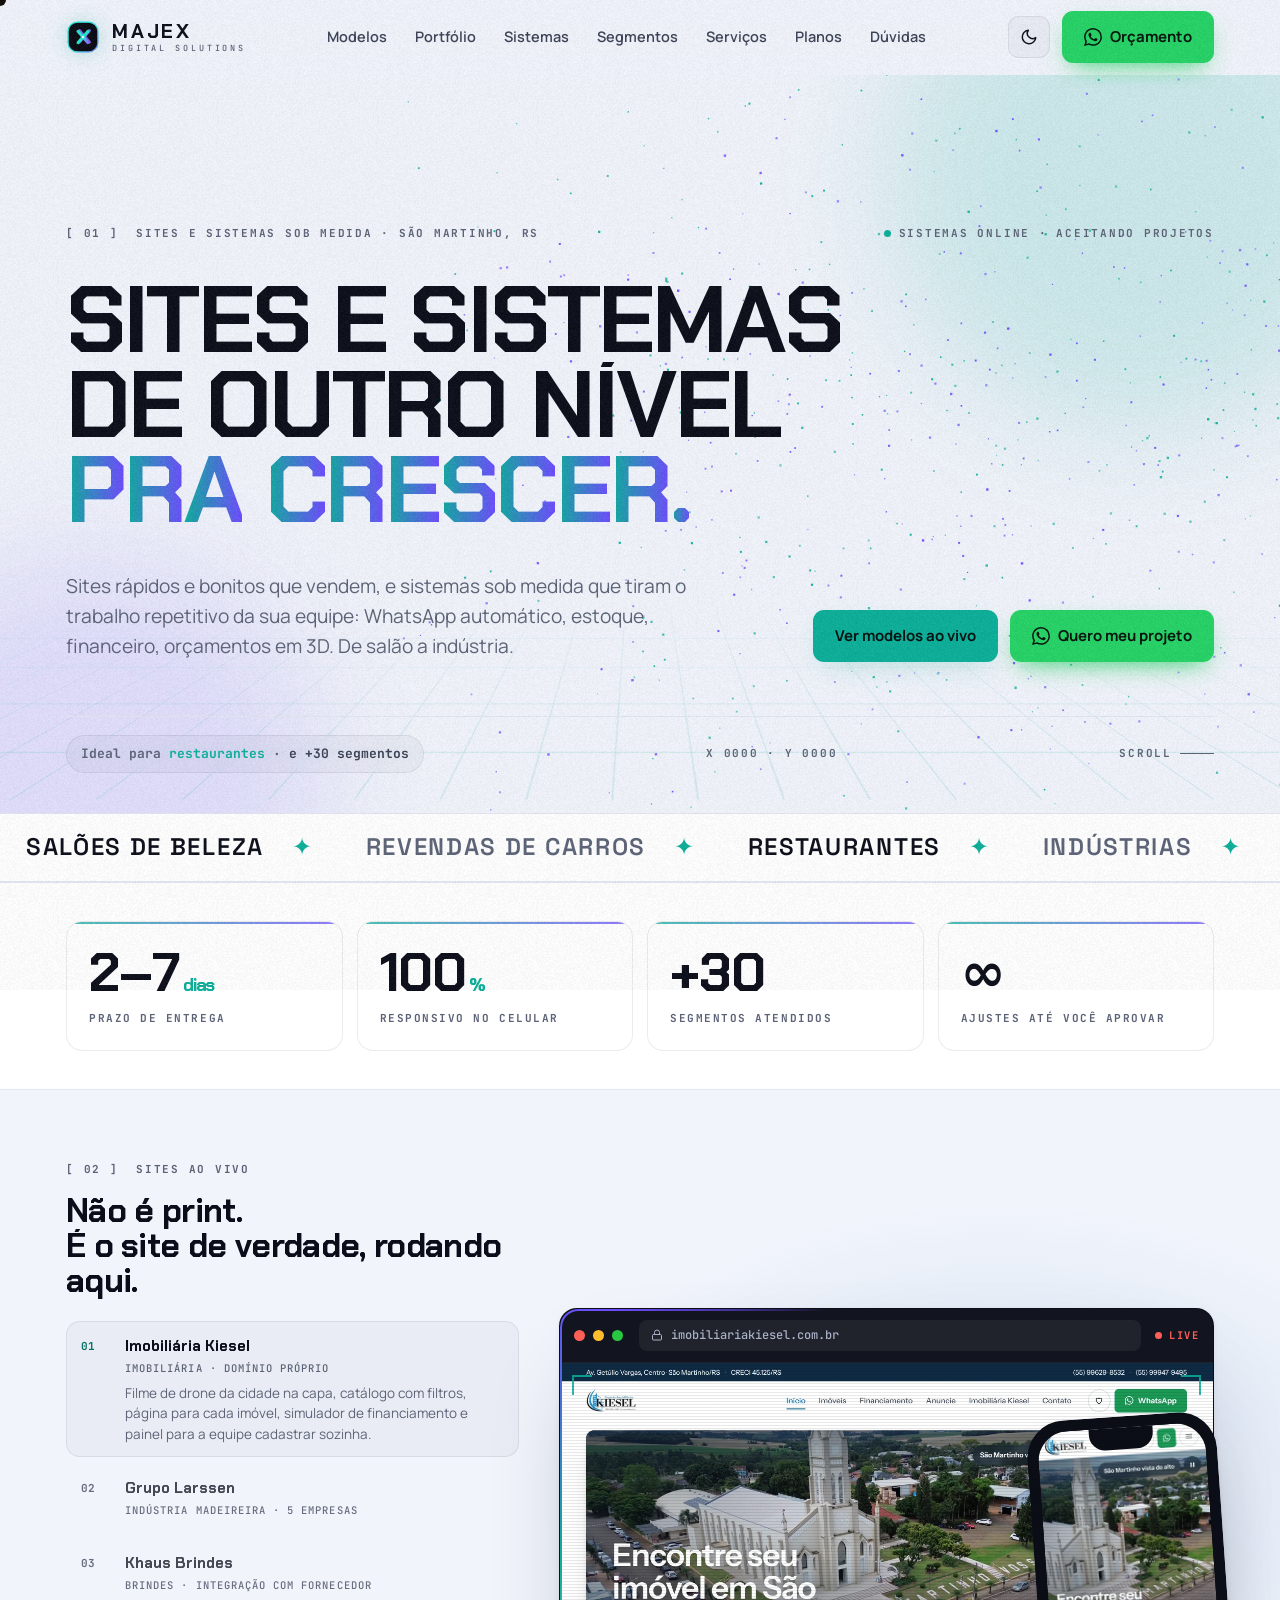
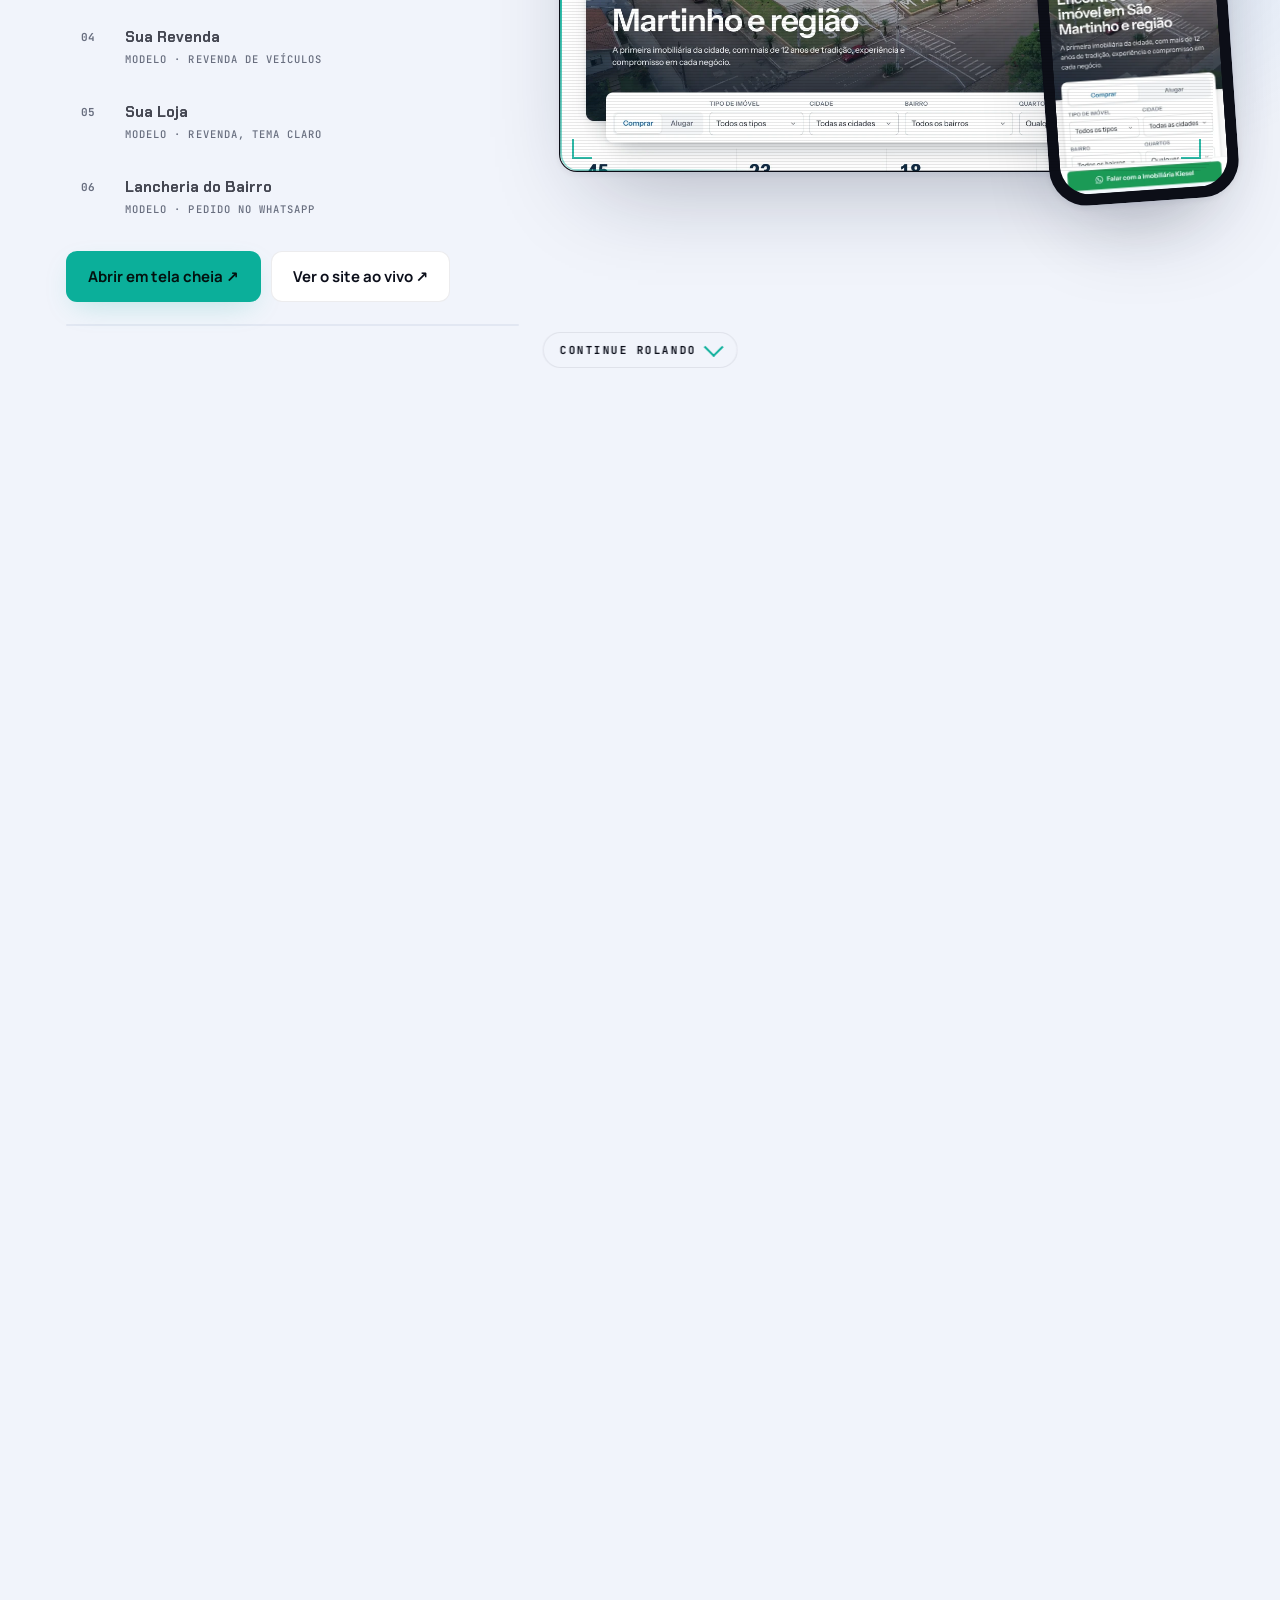
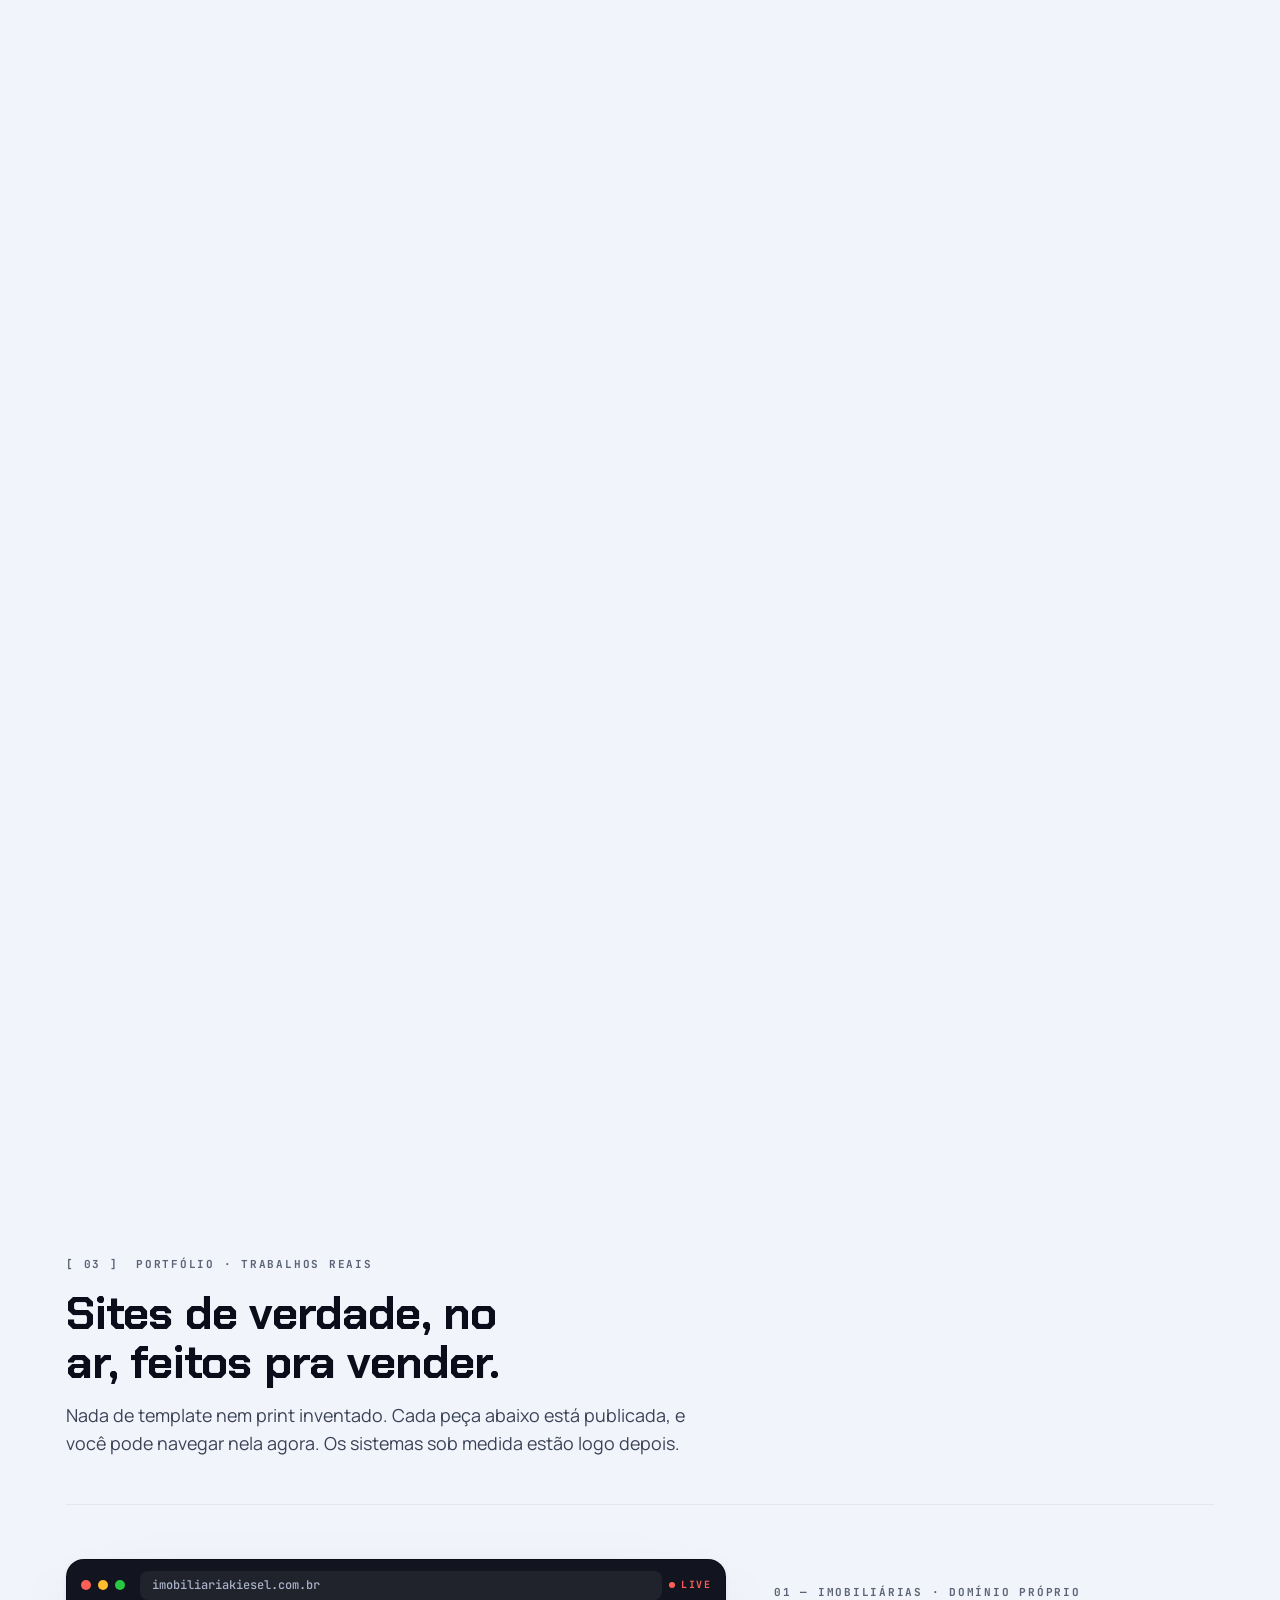
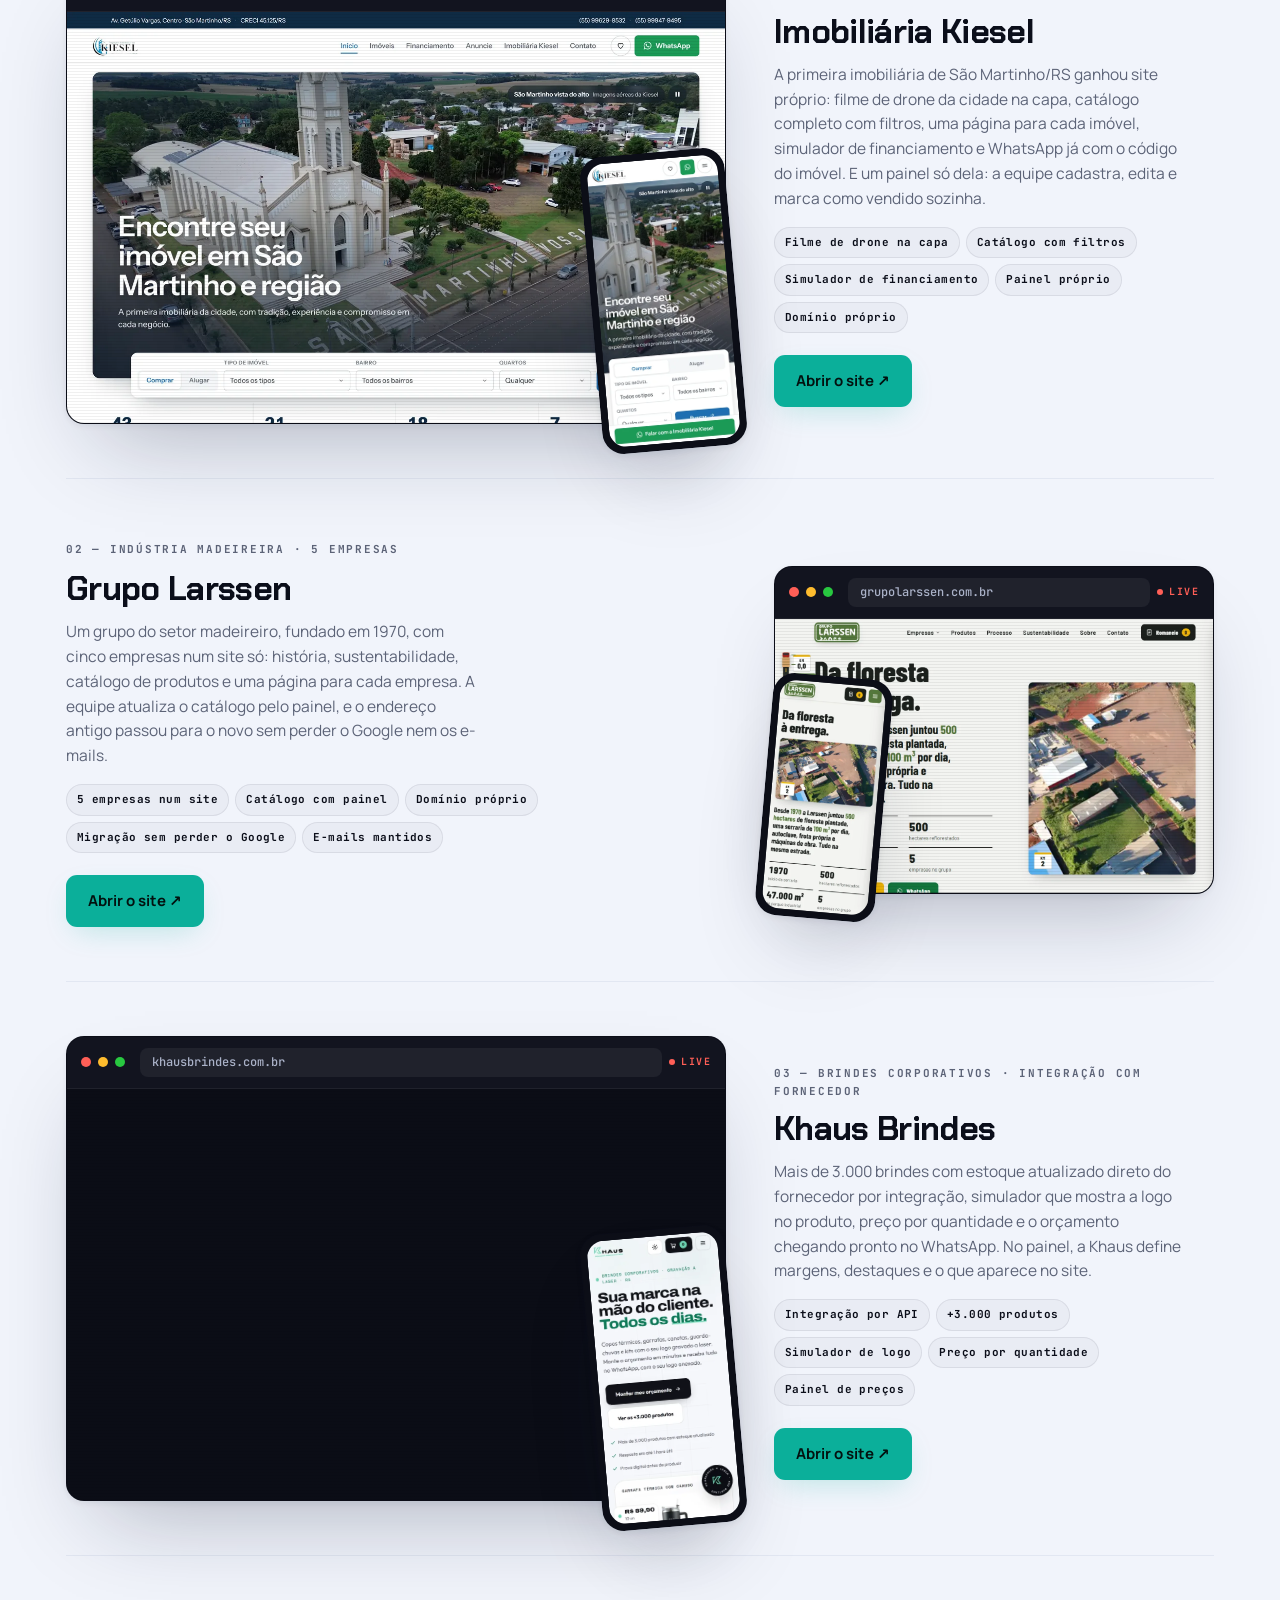
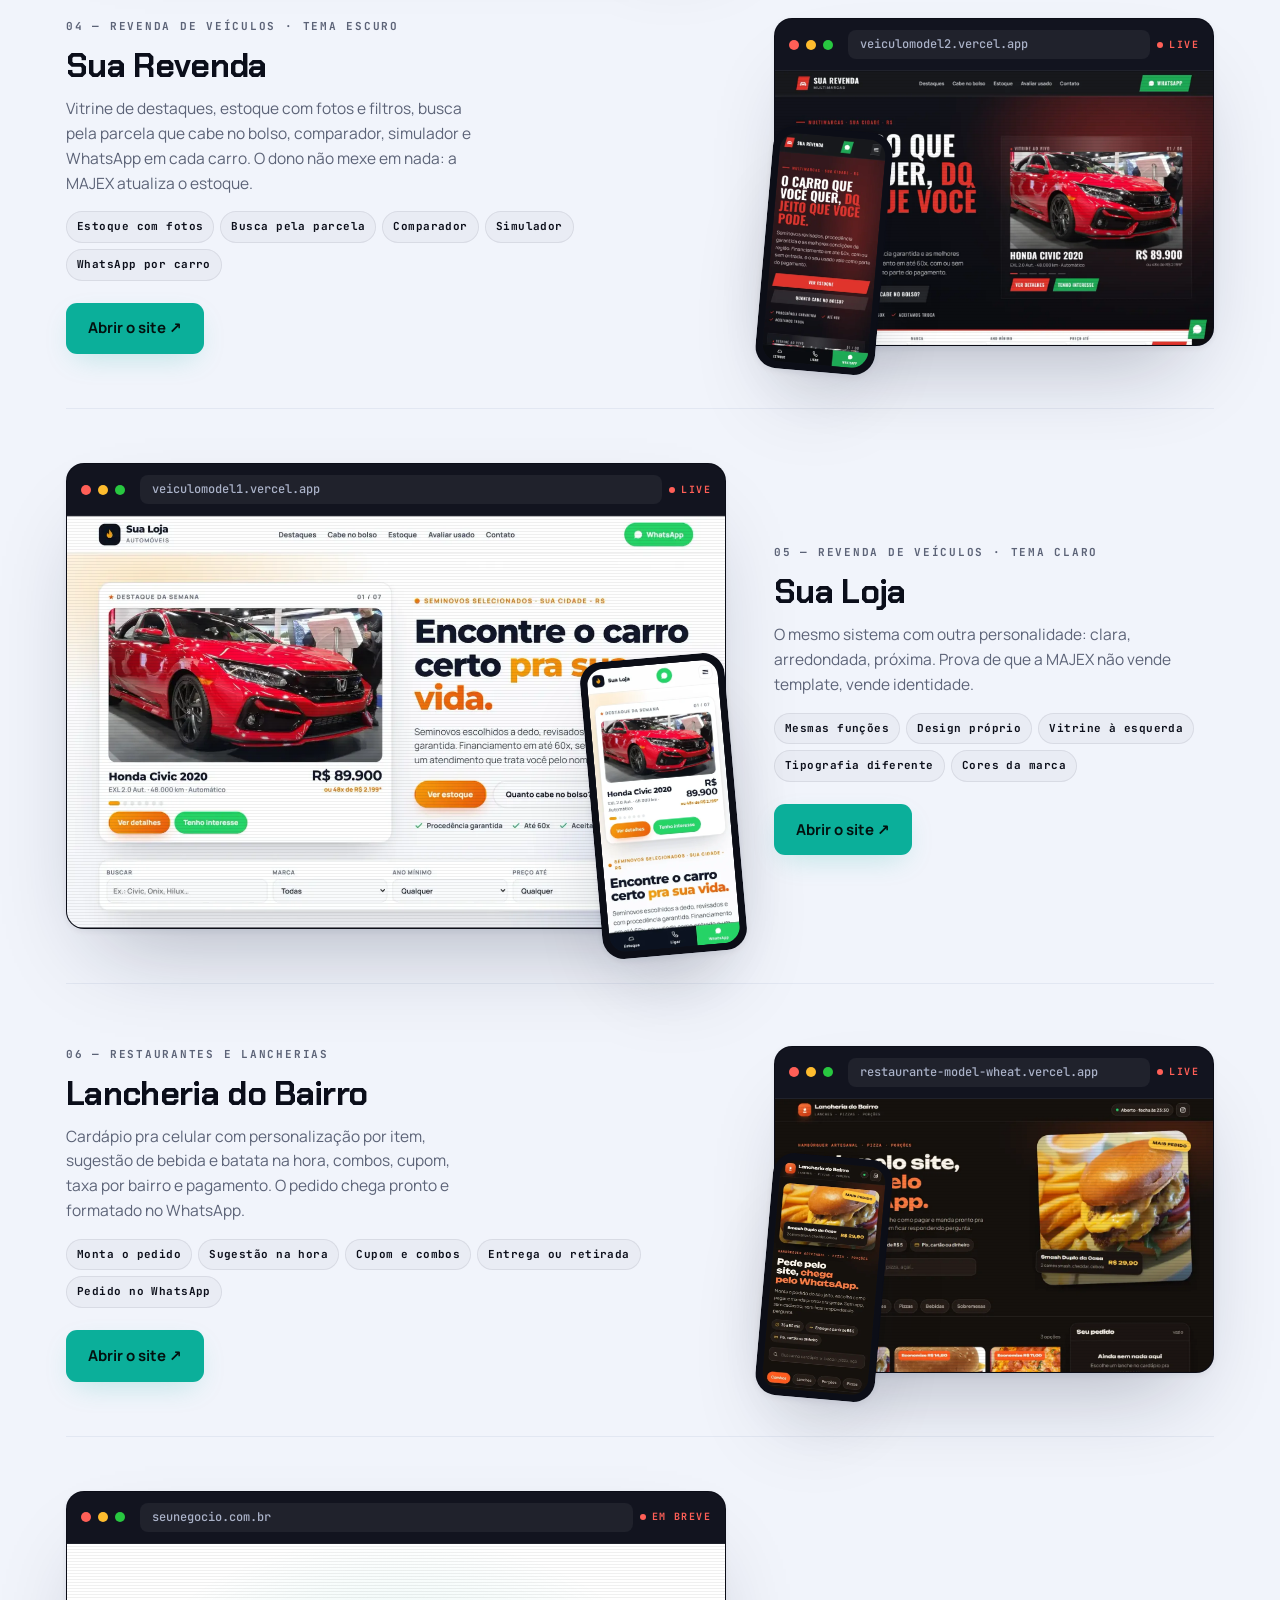
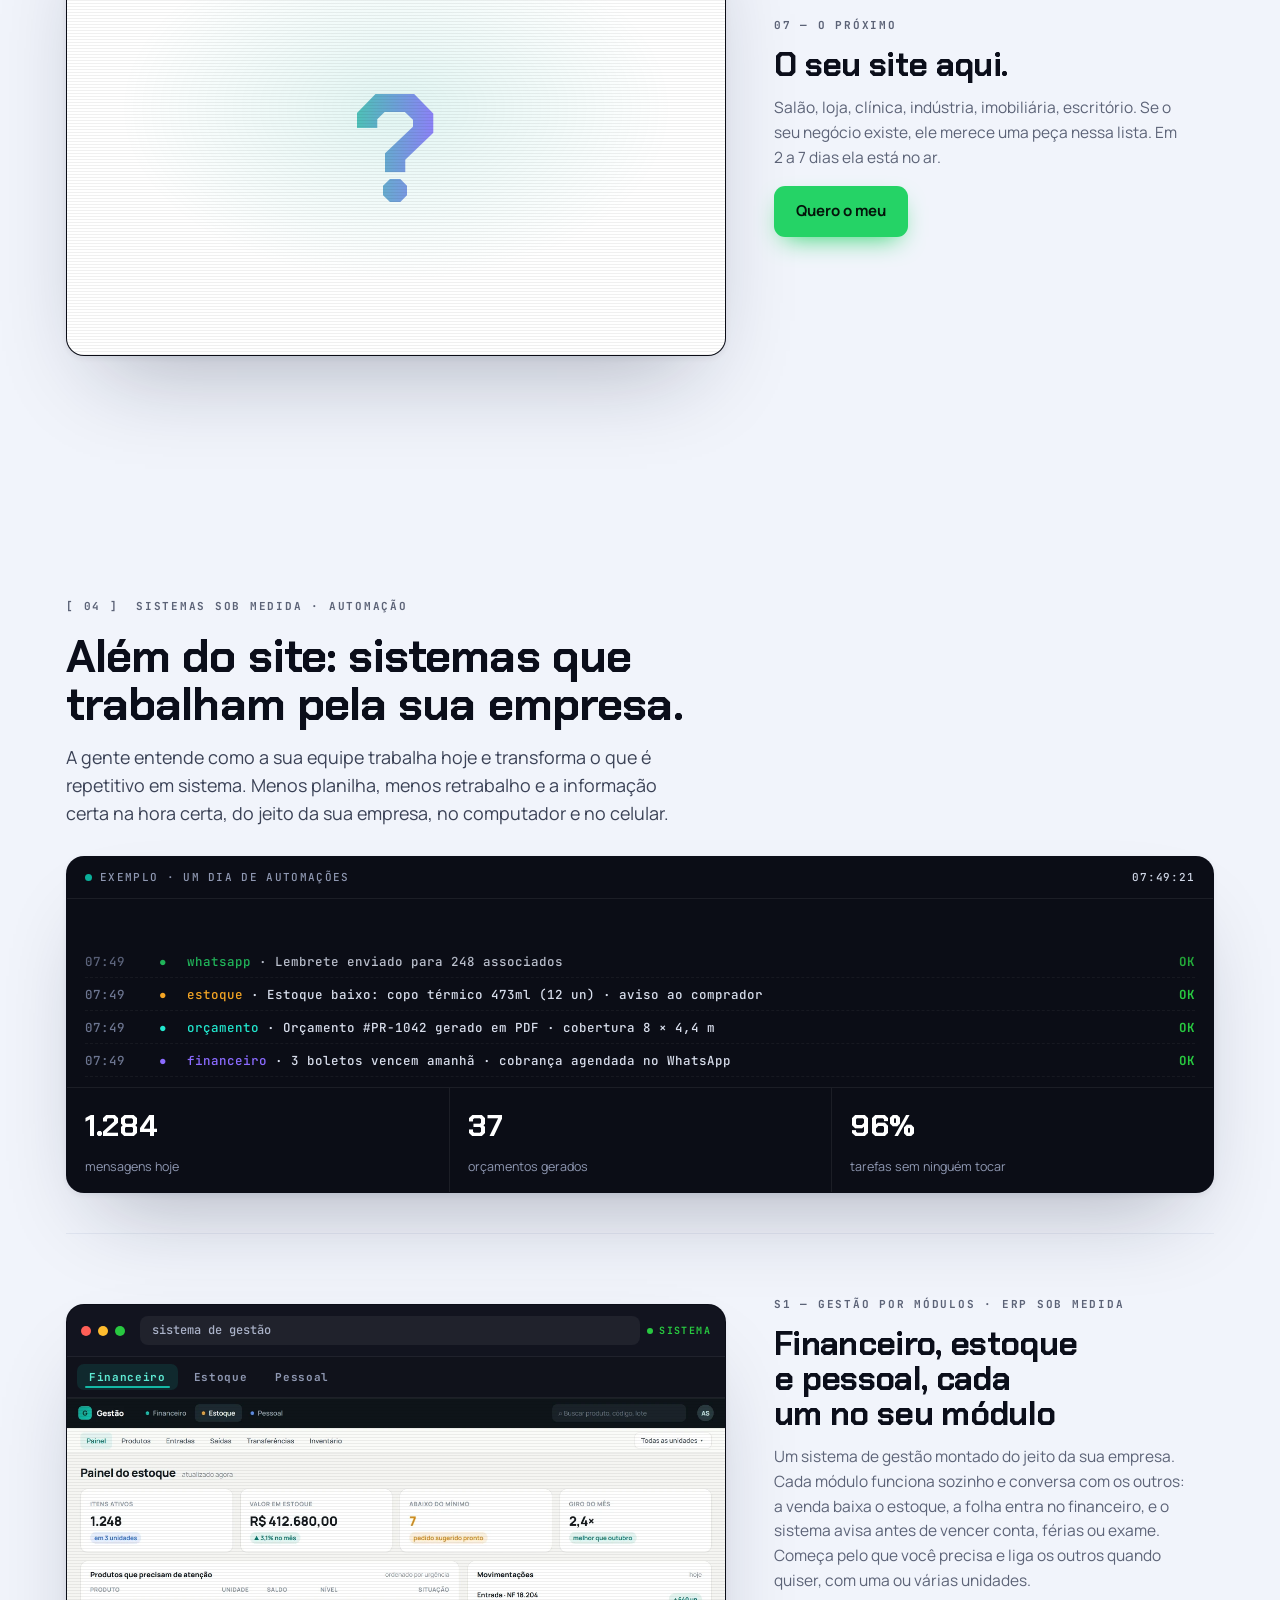
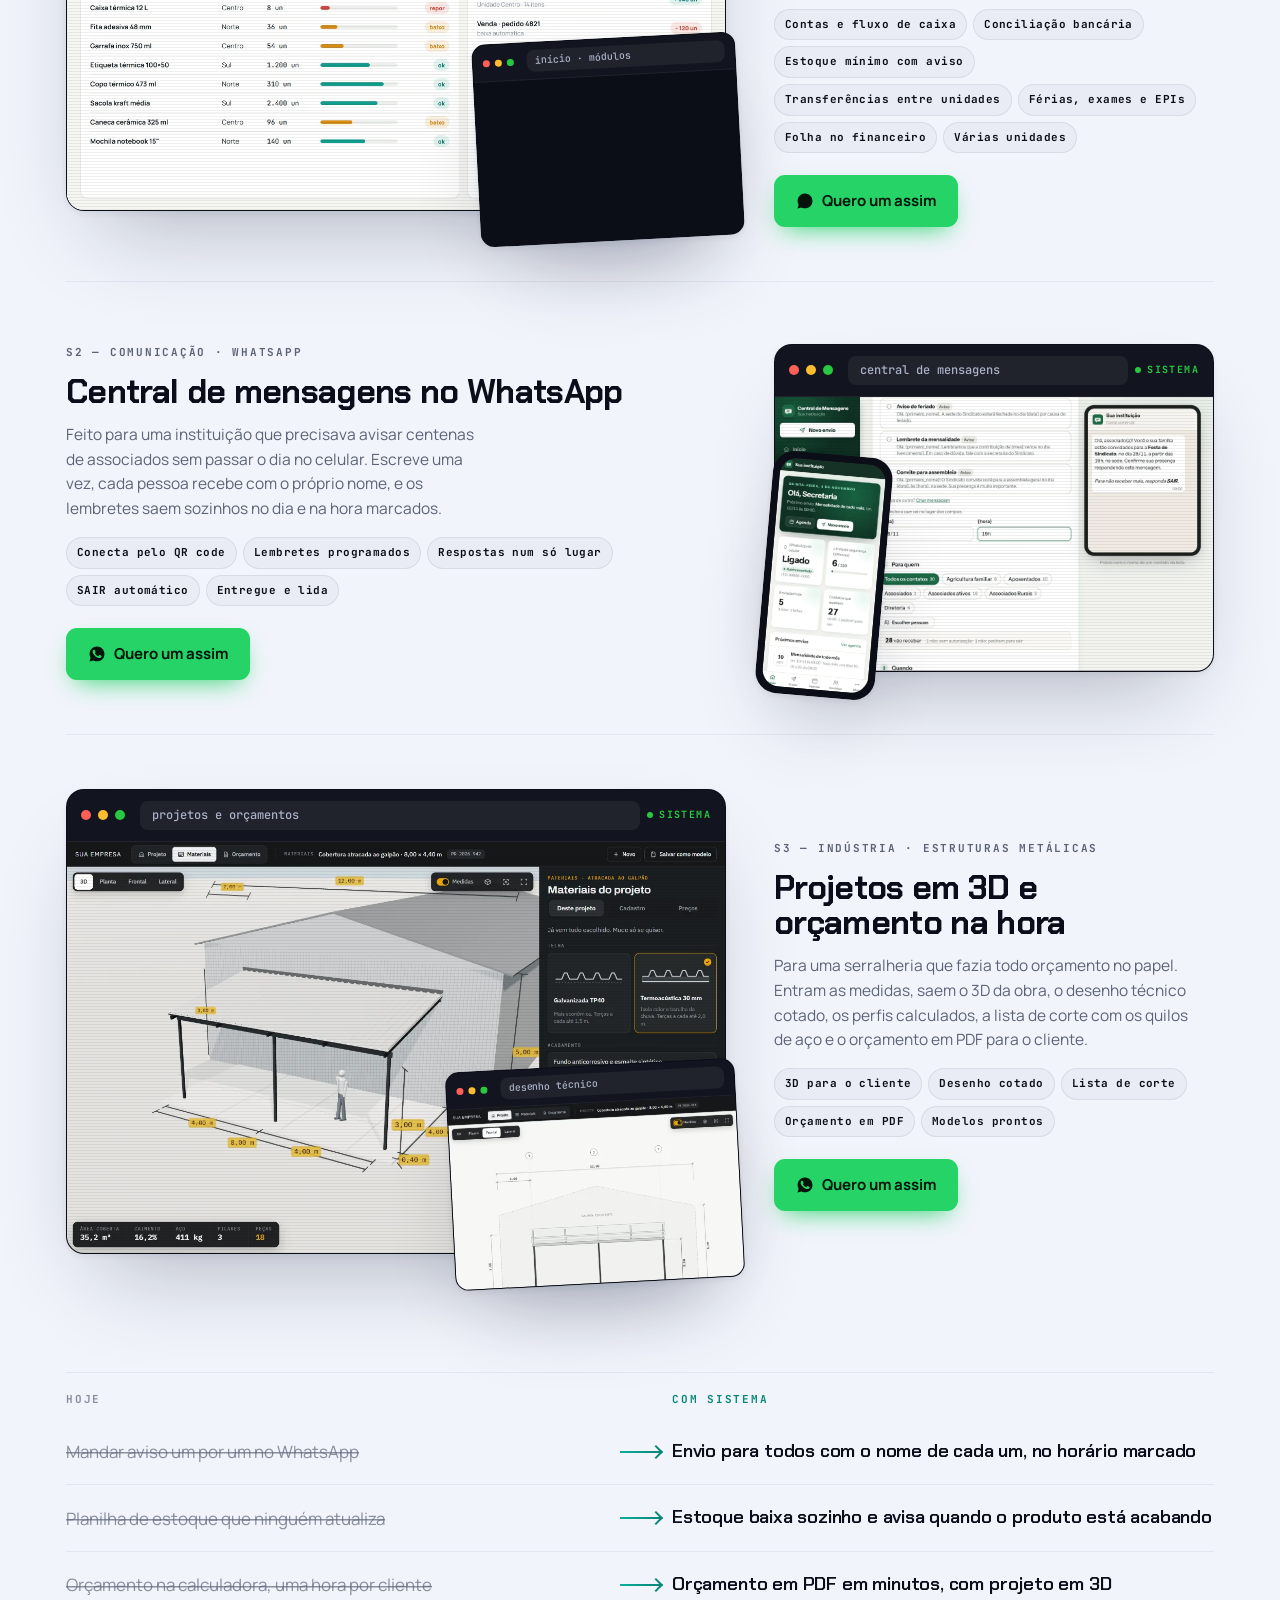
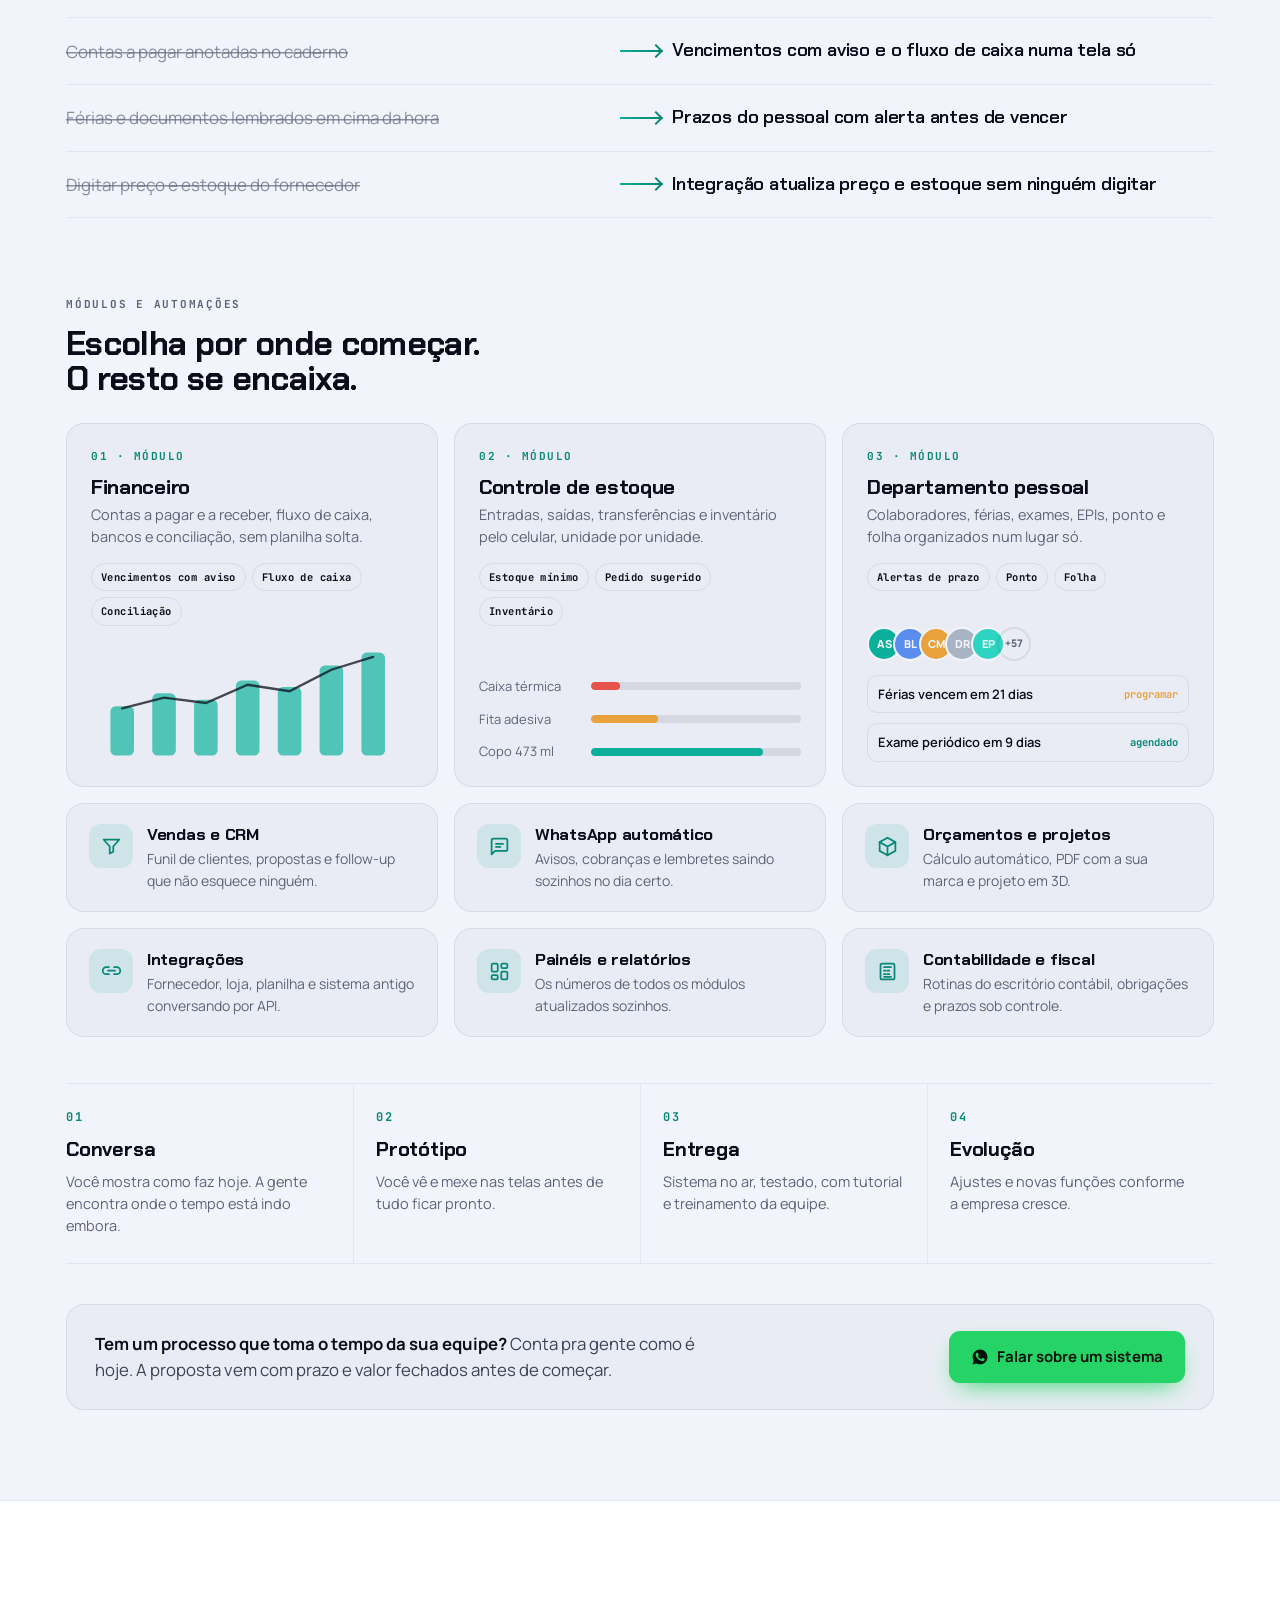
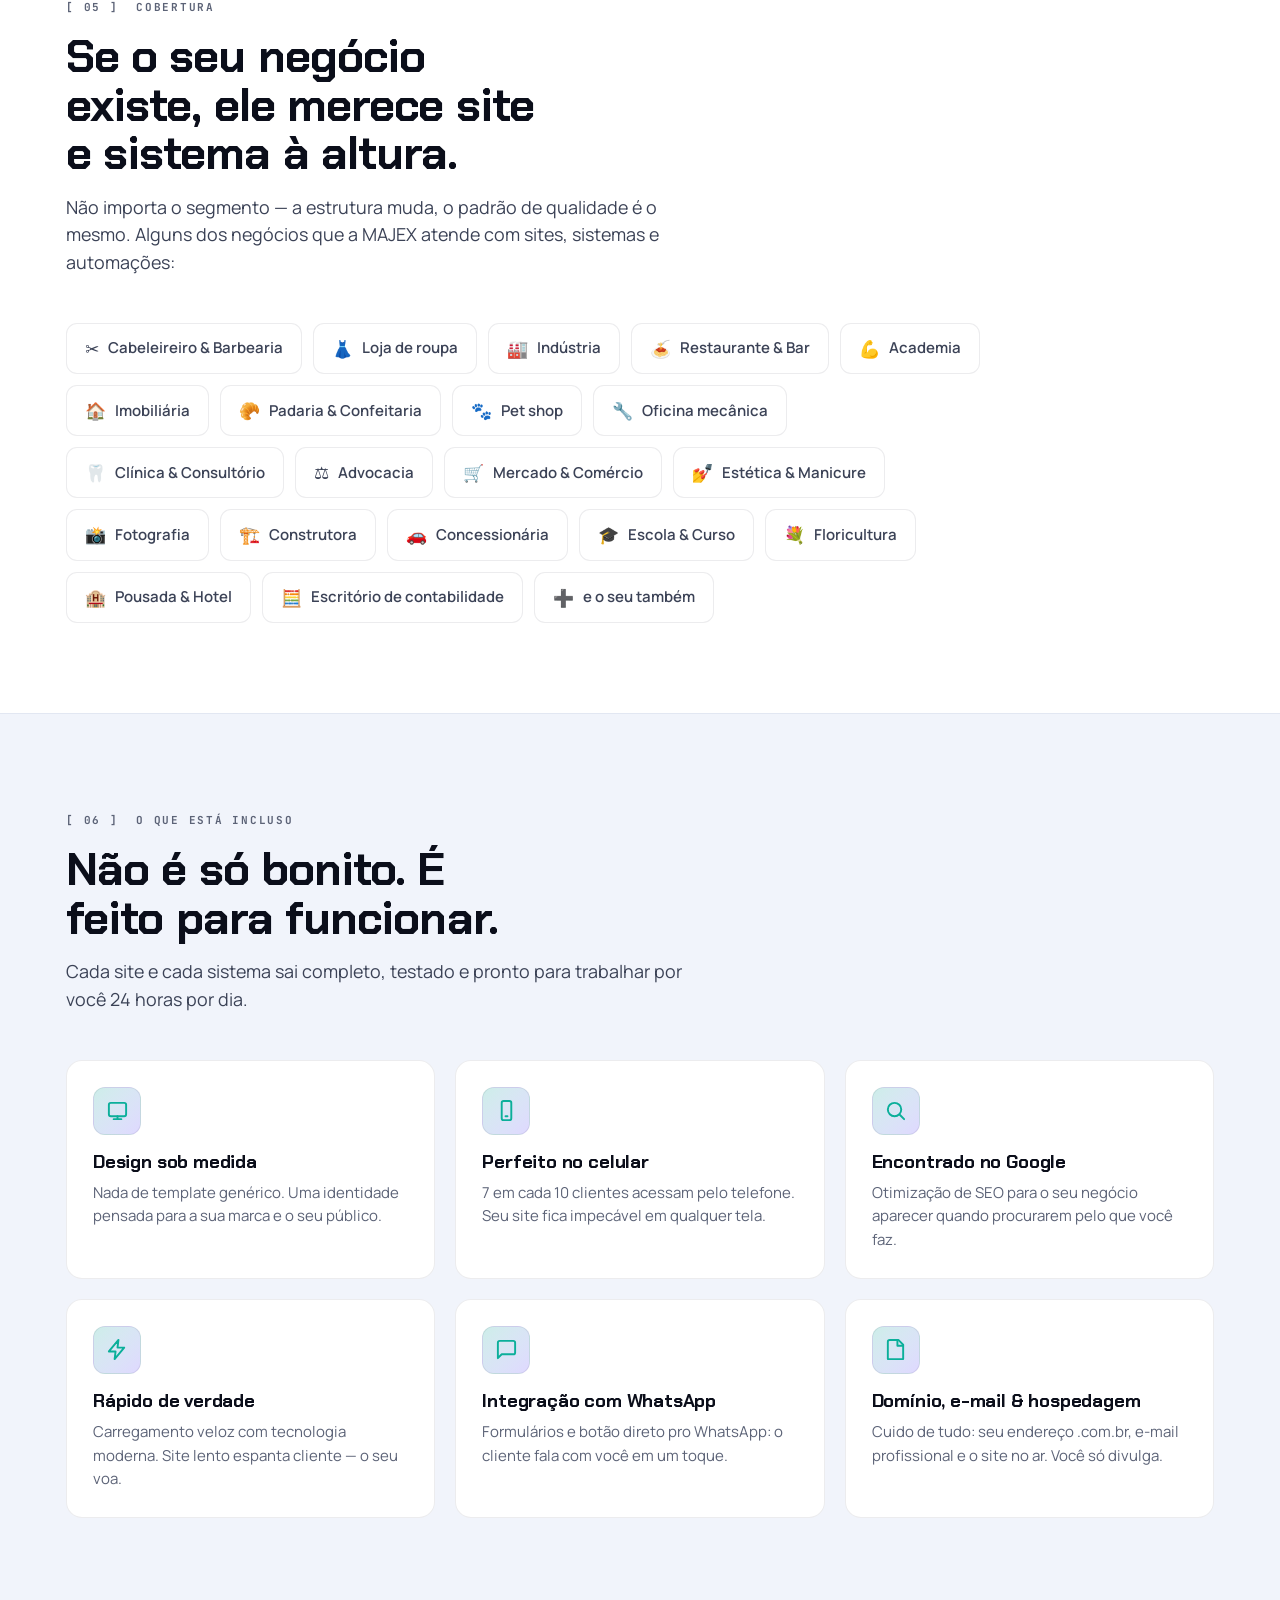
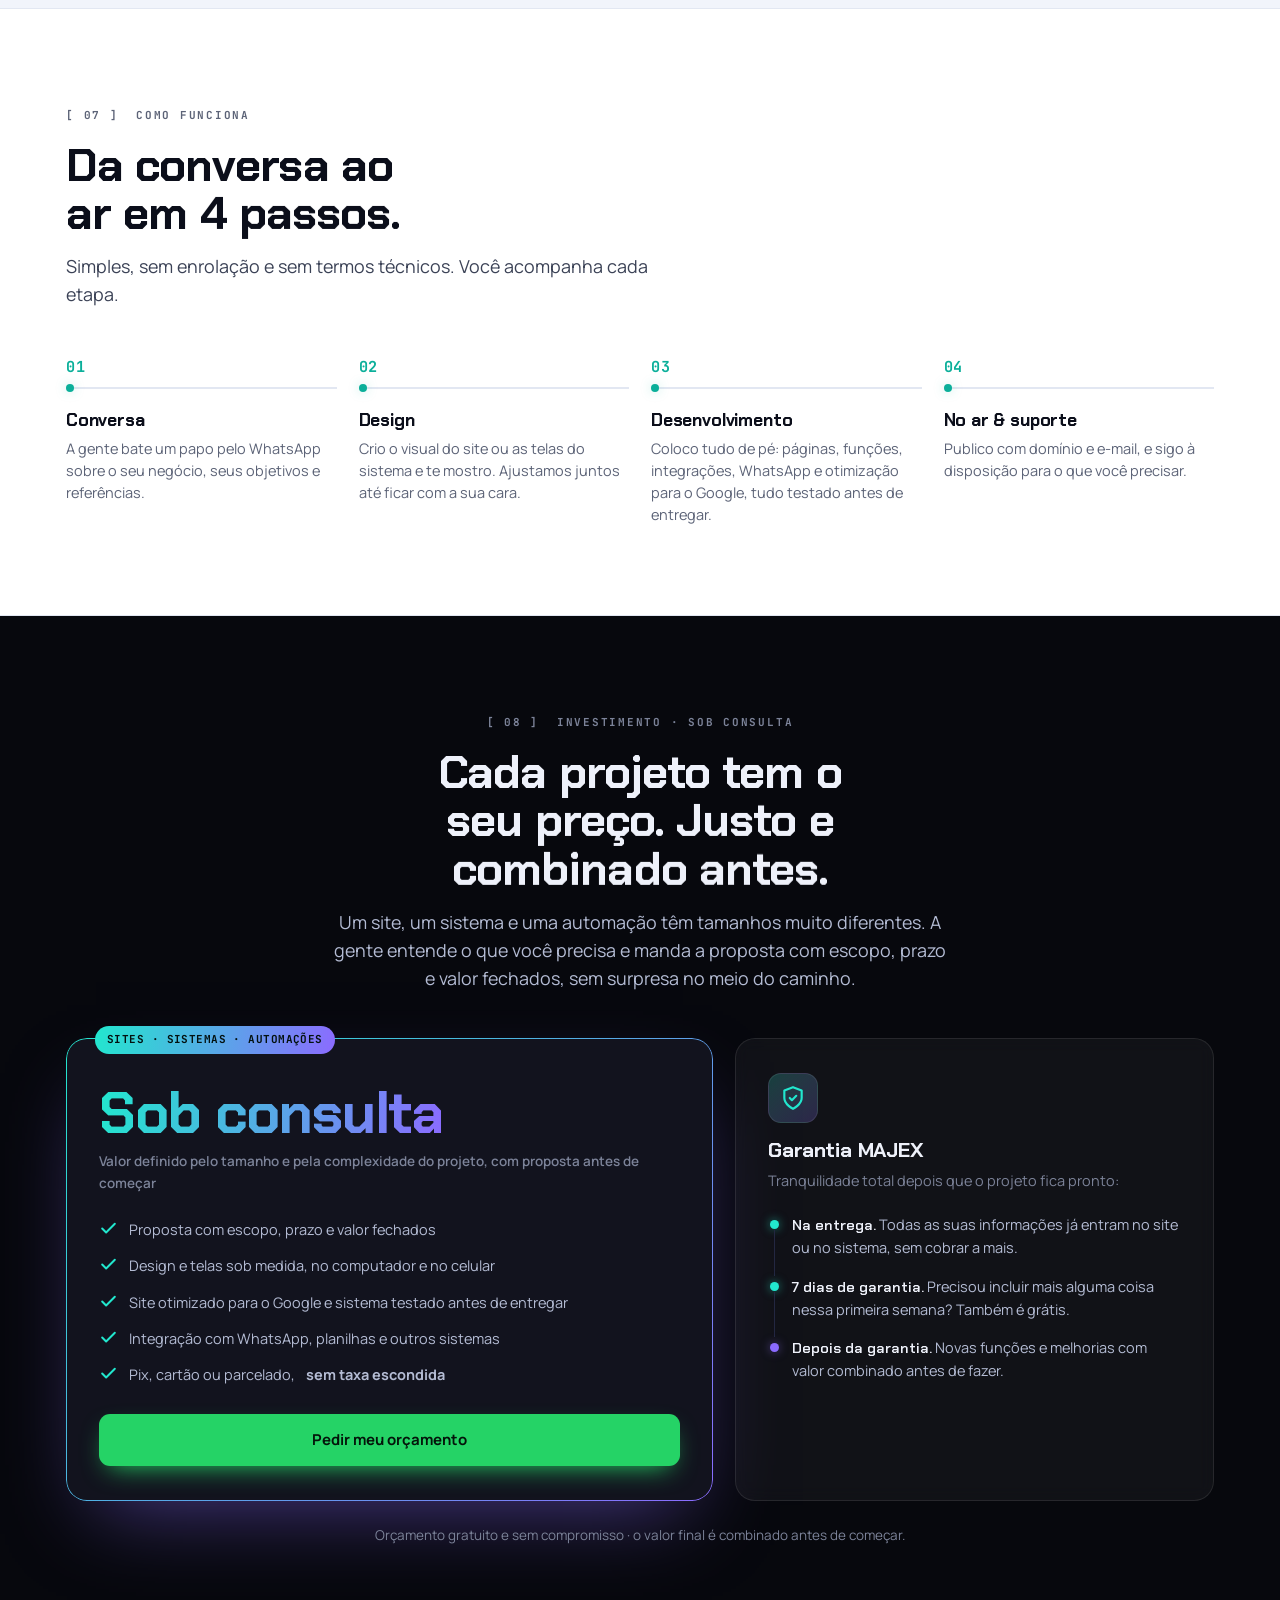
==== index.html @ f6990b2a "Melhorias: fontes e scripts no proprio site, imagens no tamanho certo, contraste e portfolio sem tel" ====
<!doctype html>
<html lang="pt-BR">
<head>
<meta charset="utf-8">
<meta name="viewport" content="width=device-width, initial-scale=1">
<meta name="google-site-verification" content="b00fm8jJkgmRPr_v6QnxMAgg4o9gQQAiu-wmDbqB4Kk">
<meta name="google-site-verification" content="aWofWuE5zzugHikdLjwspqLPCb-Pk0n316ze8vfORV4">
<meta name="description" content="Criação de sites e sistemas sob medida para empresas em Santa Rosa, Horizontina, Três de Maio e todo o noroeste do RS: sites que vendem, WhatsApp automático, controle de estoque, financeiro, orçamentos em 3D e integrações.">
<meta property="og:type" content="website">
<meta property="og:title" content="Criação de sites e sistemas sob medida | MAJEX Digital Solutions">
<meta property="og:description" content="Sites que vendem e sistemas sob medida que automatizam a sua empresa: WhatsApp automático, estoque, financeiro, orçamentos em 3D. Orçamento sem compromisso.">
<meta property="og:url" content="https://www.majexsites.com.br/">
<meta property="og:image" content="https://www.majexsites.com.br/og.jpg">
<meta property="og:image:width" content="1200">
<meta property="og:image:height" content="630">
<meta property="og:image:alt" content="MAJEX Digital Solutions: sites, sistemas de gestão e automações sob medida">
<meta property="og:locale" content="pt_BR">
<meta property="og:site_name" content="MAJEX Digital Solutions">
<meta name="twitter:card" content="summary_large_image">
<meta name="twitter:title" content="Criação de sites e sistemas sob medida | MAJEX Digital Solutions">
<meta name="twitter:description" content="Sites profissionais que fazem sua empresa vender. Orçamento sem compromisso.">
<meta name="twitter:image" content="https://www.majexsites.com.br/og.jpg">
<meta name="theme-color" content="#05070C">
<link rel="preload" as="image" href="img/shot-1-1280.webp" imagesrcset="img/shot-1-640.webp 640w, img/shot-1-1280.webp 1280w" imagesizes="(max-width:760px) 92vw, 660px" fetchpriority="high">
<link rel="canonical" href="https://www.majexsites.com.br/">
<script type="application/ld+json">[{"@context":"https://schema.org","@type":"ProfessionalService","name":"MAJEX Digital Solutions","alternateName":"MAJEX Sites","description":"Criação de sites e sistemas sob medida para empresas: loja virtual, revenda de veículos, cardápio digital, imobiliária e prestadores de serviço.","url":"https://www.majexsites.com.br/","image":"https://www.majexsites.com.br/og.jpg","telephone":"+55 55 99624-1177","priceRange":"$","address":{"@type":"PostalAddress","addressLocality":"São Martinho","addressRegion":"RS","addressCountry":"BR"},"areaServed":["Santa Rosa","São Martinho","Horizontina","Três de Maio","Santo Cristo","Giruá","Tuparendi","Ijuí","Panambi","Cruz Alta","Noroeste do Rio Grande do Sul","Brasil"],"sameAs":["https://www.instagram.com/majexds/"],"knowsAbout":["criação de sites","landing page","sistemas sob medida","automação empresarial","automação de WhatsApp","controle de estoque","sistema financeiro","departamento pessoal","sistema para contabilidade","orçamento com projeto 3D","CRM","integração por API","site para revenda de veículos","cardápio digital","site para imobiliária","site para loja"],"makesOffer":[{"@type":"Offer","itemOffered":{"@type":"Service","name":"Criação de site para empresa"}},{"@type":"Offer","itemOffered":{"@type":"Service","name":"Atualização de estoque para revenda de veículos"}}],"hasOfferCatalog":{"@type":"OfferCatalog","name":"Sites, sistemas e automações","itemListElement":[{"@type":"Offer","itemOffered":{"@type":"Service","name":"Criação de sites","description":"Sites e landing pages sob medida, rápidos e otimizados para o Google, com WhatsApp integrado."}},{"@type":"Offer","itemOffered":{"@type":"Service","name":"Sistema de gestão sob medida","description":"Módulos de financeiro, controle de estoque e departamento pessoal integrados."}},{"@type":"Offer","itemOffered":{"@type":"Service","name":"Automação de WhatsApp","description":"Envio de avisos, lembretes e cobranças programados para muitos contatos."}},{"@type":"Offer","itemOffered":{"@type":"Service","name":"Sistema de orçamentos e projetos 3D","description":"Cálculo automático, desenho técnico, lista de materiais e orçamento em PDF."}},{"@type":"Offer","itemOffered":{"@type":"Service","name":"Integrações por API","description":"Conexão com fornecedores, planilhas, lojas e sistemas existentes."}}]}},{"@context":"https://schema.org","@type":"FAQPage","mainEntity":[{"@type":"Question","name":"Vocês fazem sistemas, além de sites?","acceptedAnswer":{"@type":"Answer","text":"Sim. A MAJEX desenvolve sistemas sob medida: WhatsApp automático, controle de estoque, financeiro, departamento pessoal, rotinas contábeis, orçamentos com projeto em 3D, painéis, CRM e integração com fornecedores. Tudo roda no navegador, no computador e no celular, sem instalar nada."}},{"@type":"Question","name":"Quanto custa um sistema sob medida?","acceptedAnswer":{"@type":"Answer","text":"Depende do tamanho do processo. A gente conversa, entende como a sua equipe trabalha hoje e manda uma proposta com prazo e valor fechados antes de começar. Sem surpresa no meio do caminho."}},{"@type":"Question","name":"E se eu já uso planilhas ou outro sistema?","acceptedAnswer":{"@type":"Answer","text":"Melhor ainda: aproveitamos o que já existe. Importamos as planilhas e, quando o sistema atual permite, fazemos a integração para os dados conversarem sem ninguém precisar digitar duas vezes."}},{"@type":"Question","name":"Quanto tempo leva para ficar pronto?","acceptedAnswer":{"@type":"Answer","text":"Na maioria dos casos, entre 2 e 7 dias. Depende do tamanho do site e da rapidez com que você me envia textos e fotos — mas eu te ajudo com isso também."}},{"@type":"Question","name":"Eu preciso entender de tecnologia?","acceptedAnswer":{"@type":"Answer","text":"Não. A MAJEX cuida de tudo: domínio, e-mail, hospedagem e publicação. Você só me conta sobre o seu negócio e aprova o que eu criar."}},{"@type":"Question","name":"Funciona bem no celular?","acceptedAnswer":{"@type":"Answer","text":"Sempre. Todo site é feito primeiro pensando no celular, porque é de lá que vem a maioria dos seus clientes. Fica perfeito em telefone, tablet e computador."}},{"@type":"Question","name":"Depois de pronto, dá para mudar coisas?","acceptedAnswer":{"@type":"Answer","text":"Claro. Fazemos ajustes até você aprovar, e depois ofereço suporte e pacotes de manutenção para atualizações, novas fotos, promoções e o que surgir."}},{"@type":"Question","name":"Como faço para começar?","acceptedAnswer":{"@type":"Answer","text":"É só chamar a MAJEX no WhatsApp. A gente conversa sobre o seu negócio, eu te passo um orçamento sem compromisso e, se fizer sentido, começamos."}}]}]</script>
<title>Criação de sites e sistemas sob medida | MAJEX Digital Solutions</title>
<link rel="icon" href="/favicon.ico" sizes="any">
<link rel="icon" type="image/svg+xml" href="/favicon.svg">
<link rel="icon" type="image/png" sizes="48x48" href="/favicon-48.png">
<link rel="icon" type="image/png" sizes="192x192" href="/favicon-192.png">
<link rel="apple-touch-icon" href="/apple-touch-icon.png">
<link rel="manifest" href="/site.webmanifest">
<link rel="preload" href="/fonts/chakra-petch-700-latin.woff2" as="font" type="font/woff2" crossorigin>
<link rel="preload" href="/fonts/manrope-400-latin.woff2" as="font" type="font/woff2" crossorigin>
<style>/* fontes locais: parte 13 */
@font-face{font-family:'Anton';font-style:normal;font-weight:400;font-display:swap;src:url(/fonts/anton-400-latin-ext.woff2) format('woff2');unicode-range:U+0100-02BA,U+02BD-02C5,U+02C7-02CC,U+02CE-02D7,U+02DD-02FF,U+0304,U+0308,U+0329,U+1D00-1DBF,U+1E00-1E9F,U+1EF2-1EFF,U+2020,U+20A0-20AB,U+20AD-20C4,U+2113,U+2C60-2C7F,U+A720-A7FF;}
@font-face{font-family:'Anton';font-style:normal;font-weight:400;font-display:swap;src:url(/fonts/anton-400-latin.woff2) format('woff2');unicode-range:U+0000-00FF,U+0131,U+0152-0153,U+02BB-02BC,U+02C6,U+02DA,U+02DC,U+0304,U+0308,U+0329,U+2000-206F,U+20AC,U+2122,U+2191,U+2193,U+2212,U+2215,U+FEFF,U+FFFD;}
@font-face{font-family:'Chakra Petch';font-style:normal;font-weight:500;font-display:swap;src:url(/fonts/chakra-petch-500-latin-ext.woff2) format('woff2');unicode-range:U+0100-02BA,U+02BD-02C5,U+02C7-02CC,U+02CE-02D7,U+02DD-02FF,U+0304,U+0308,U+0329,U+1D00-1DBF,U+1E00-1E9F,U+1EF2-1EFF,U+2020,U+20A0-20AB,U+20AD-20C4,U+2113,U+2C60-2C7F,U+A720-A7FF;}
@font-face{font-family:'Chakra Petch';font-style:normal;font-weight:500;font-display:swap;src:url(/fonts/chakra-petch-500-latin.woff2) format('woff2');unicode-range:U+0000-00FF,U+0131,U+0152-0153,U+02BB-02BC,U+02C6,U+02DA,U+02DC,U+0304,U+0308,U+0329,U+2000-206F,U+20AC,U+2122,U+2191,U+2193,U+2212,U+2215,U+FEFF,U+FFFD;}
@font-face{font-family:'Chakra Petch';font-style:normal;font-weight:600;font-display:swap;src:url(/fonts/chakra-petch-600-latin-ext.woff2) format('woff2');unicode-range:U+0100-02BA,U+02BD-02C5,U+02C7-02CC,U+02CE-02D7,U+02DD-02FF,U+0304,U+0308,U+0329,U+1D00-1DBF,U+1E00-1E9F,U+1EF2-1EFF,U+2020,U+20A0-20AB,U+20AD-20C4,U+2113,U+2C60-2C7F,U+A720-A7FF;}
@font-face{font-family:'Chakra Petch';font-style:normal;font-weight:600;font-display:swap;src:url(/fonts/chakra-petch-600-latin.woff2) format('woff2');unicode-range:U+0000-00FF,U+0131,U+0152-0153,U+02BB-02BC,U+02C6,U+02DA,U+02DC,U+0304,U+0308,U+0329,U+2000-206F,U+20AC,U+2122,U+2191,U+2193,U+2212,U+2215,U+FEFF,U+FFFD;}
@font-face{font-family:'Chakra Petch';font-style:normal;font-weight:700;font-display:swap;src:url(/fonts/chakra-petch-700-latin-ext.woff2) format('woff2');unicode-range:U+0100-02BA,U+02BD-02C5,U+02C7-02CC,U+02CE-02D7,U+02DD-02FF,U+0304,U+0308,U+0329,U+1D00-1DBF,U+1E00-1E9F,U+1EF2-1EFF,U+2020,U+20A0-20AB,U+20AD-20C4,U+2113,U+2C60-2C7F,U+A720-A7FF;}
@font-face{font-family:'Chakra Petch';font-style:normal;font-weight:700;font-display:swap;src:url(/fonts/chakra-petch-700-latin.woff2) format('woff2');unicode-range:U+0000-00FF,U+0131,U+0152-0153,U+02BB-02BC,U+02C6,U+02DA,U+02DC,U+0304,U+0308,U+0329,U+2000-206F,U+20AC,U+2122,U+2191,U+2193,U+2212,U+2215,U+FEFF,U+FFFD;}
@font-face{font-family:'JetBrains Mono';font-style:normal;font-weight:500;font-display:swap;src:url(/fonts/jetbrains-mono-500-latin-ext.woff2) format('woff2');unicode-range:U+0100-02BA,U+02BD-02C5,U+02C7-02CC,U+02CE-02D7,U+02DD-02FF,U+0304,U+0308,U+0329,U+1D00-1DBF,U+1E00-1E9F,U+1EF2-1EFF,U+2020,U+20A0-20AB,U+20AD-20C4,U+2113,U+2C60-2C7F,U+A720-A7FF;}
@font-face{font-family:'JetBrains Mono';font-style:normal;font-weight:500;font-display:swap;src:url(/fonts/jetbrains-mono-500-latin.woff2) format('woff2');unicode-range:U+0000-00FF,U+0131,U+0152-0153,U+02BB-02BC,U+02C6,U+02DA,U+02DC,U+0304,U+0308,U+0329,U+2000-206F,U+20AC,U+2122,U+2191,U+2193,U+2212,U+2215,U+FEFF,U+FFFD;}
@font-face{font-family:'JetBrains Mono';font-style:normal;font-weight:700;font-display:swap;src:url(/fonts/jetbrains-mono-500-latin-ext.woff2) format('woff2');unicode-range:U+0100-02BA,U+02BD-02C5,U+02C7-02CC,U+02CE-02D7,U+02DD-02FF,U+0304,U+0308,U+0329,U+1D00-1DBF,U+1E00-1E9F,U+1EF2-1EFF,U+2020,U+20A0-20AB,U+20AD-20C4,U+2113,U+2C60-2C7F,U+A720-A7FF;}
@font-face{font-family:'JetBrains Mono';font-style:normal;font-weight:700;font-display:swap;src:url(/fonts/jetbrains-mono-500-latin.woff2) format('woff2');unicode-range:U+0000-00FF,U+0131,U+0152-0153,U+02BB-02BC,U+02C6,U+02DA,U+02DC,U+0304,U+0308,U+0329,U+2000-206F,U+20AC,U+2122,U+2191,U+2193,U+2212,U+2215,U+FEFF,U+FFFD;}
@font-face{font-family:'Manrope';font-style:normal;font-weight:400;font-display:swap;src:url(/fonts/manrope-400-latin-ext.woff2) format('woff2');unicode-range:U+0100-02BA,U+02BD-02C5,U+02C7-02CC,U+02CE-02D7,U+02DD-02FF,U+0304,U+0308,U+0329,U+1D00-1DBF,U+1E00-1E9F,U+1EF2-1EFF,U+2020,U+20A0-20AB,U+20AD-20C4,U+2113,U+2C60-2C7F,U+A720-A7FF;}
@font-face{font-family:'Manrope';font-style:normal;font-weight:400;font-display:swap;src:url(/fonts/manrope-400-latin.woff2) format('woff2');unicode-range:U+0000-00FF,U+0131,U+0152-0153,U+02BB-02BC,U+02C6,U+02DA,U+02DC,U+0304,U+0308,U+0329,U+2000-206F,U+20AC,U+2122,U+2191,U+2193,U+2212,U+2215,U+FEFF,U+FFFD;}
@font-face{font-family:'Manrope';font-style:normal;font-weight:500;font-display:swap;src:url(/fonts/manrope-400-latin-ext.woff2) format('woff2');unicode-range:U+0100-02BA,U+02BD-02C5,U+02C7-02CC,U+02CE-02D7,U+02DD-02FF,U+0304,U+0308,U+0329,U+1D00-1DBF,U+1E00-1E9F,U+1EF2-1EFF,U+2020,U+20A0-20AB,U+20AD-20C4,U+2113,U+2C60-2C7F,U+A720-A7FF;}
@font-face{font-family:'Manrope';font-style:normal;font-weight:500;font-display:swap;src:url(/fonts/manrope-400-latin.woff2) format('woff2');unicode-range:U+0000-00FF,U+0131,U+0152-0153,U+02BB-02BC,U+02C6,U+02DA,U+02DC,U+0304,U+0308,U+0329,U+2000-206F,U+20AC,U+2122,U+2191,U+2193,U+2212,U+2215,U+FEFF,U+FFFD;}
@font-face{font-family:'Manrope';font-style:normal;font-weight:600;font-display:swap;src:url(/fonts/manrope-400-latin-ext.woff2) format('woff2');unicode-range:U+0100-02BA,U+02BD-02C5,U+02C7-02CC,U+02CE-02D7,U+02DD-02FF,U+0304,U+0308,U+0329,U+1D00-1DBF,U+1E00-1E9F,U+1EF2-1EFF,U+2020,U+20A0-20AB,U+20AD-20C4,U+2113,U+2C60-2C7F,U+A720-A7FF;}
@font-face{font-family:'Manrope';font-style:normal;font-weight:600;font-display:swap;src:url(/fonts/manrope-400-latin.woff2) format('woff2');unicode-range:U+0000-00FF,U+0131,U+0152-0153,U+02BB-02BC,U+02C6,U+02DA,U+02DC,U+0304,U+0308,U+0329,U+2000-206F,U+20AC,U+2122,U+2191,U+2193,U+2212,U+2215,U+FEFF,U+FFFD;}
@font-face{font-family:'Manrope';font-style:normal;font-weight:700;font-display:swap;src:url(/fonts/manrope-400-latin-ext.woff2) format('woff2');unicode-range:U+0100-02BA,U+02BD-02C5,U+02C7-02CC,U+02CE-02D7,U+02DD-02FF,U+0304,U+0308,U+0329,U+1D00-1DBF,U+1E00-1E9F,U+1EF2-1EFF,U+2020,U+20A0-20AB,U+20AD-20C4,U+2113,U+2C60-2C7F,U+A720-A7FF;}
@font-face{font-family:'Manrope';font-style:normal;font-weight:700;font-display:swap;src:url(/fonts/manrope-400-latin.woff2) format('woff2');unicode-range:U+0000-00FF,U+0131,U+0152-0153,U+02BB-02BC,U+02C6,U+02DA,U+02DC,U+0304,U+0308,U+0329,U+2000-206F,U+20AC,U+2122,U+2191,U+2193,U+2212,U+2215,U+FEFF,U+FFFD;}
@font-face{font-family:'Manrope';font-style:normal;font-weight:800;font-display:swap;src:url(/fonts/manrope-400-latin-ext.woff2) format('woff2');unicode-range:U+0100-02BA,U+02BD-02C5,U+02C7-02CC,U+02CE-02D7,U+02DD-02FF,U+0304,U+0308,U+0329,U+1D00-1DBF,U+1E00-1E9F,U+1EF2-1EFF,U+2020,U+20A0-20AB,U+20AD-20C4,U+2113,U+2C60-2C7F,U+A720-A7FF;}
@font-face{font-family:'Manrope';font-style:normal;font-weight:800;font-display:swap;src:url(/fonts/manrope-400-latin.woff2) format('woff2');unicode-range:U+0000-00FF,U+0131,U+0152-0153,U+02BB-02BC,U+02C6,U+02DA,U+02DC,U+0304,U+0308,U+0329,U+2000-206F,U+20AC,U+2122,U+2191,U+2193,U+2212,U+2215,U+FEFF,U+FFFD;}
@font-face{font-family:'Playfair Display';font-style:normal;font-weight:600;font-display:swap;src:url(/fonts/playfair-display-600-latin-ext.woff2) format('woff2');unicode-range:U+0100-02BA,U+02BD-02C5,U+02C7-02CC,U+02CE-02D7,U+02DD-02FF,U+0304,U+0308,U+0329,U+1D00-1DBF,U+1E00-1E9F,U+1EF2-1EFF,U+2020,U+20A0-20AB,U+20AD-20C4,U+2113,U+2C60-2C7F,U+A720-A7FF;}
@font-face{font-family:'Playfair Display';font-style:normal;font-weight:600;font-display:swap;src:url(/fonts/playfair-display-600-latin.woff2) format('woff2');unicode-range:U+0000-00FF,U+0131,U+0152-0153,U+02BB-02BC,U+02C6,U+02DA,U+02DC,U+0304,U+0308,U+0329,U+2000-206F,U+20AC,U+2122,U+2191,U+2193,U+2212,U+2215,U+FEFF,U+FFFD;}
@font-face{font-family:'Playfair Display';font-style:normal;font-weight:700;font-display:swap;src:url(/fonts/playfair-display-600-latin-ext.woff2) format('woff2');unicode-range:U+0100-02BA,U+02BD-02C5,U+02C7-02CC,U+02CE-02D7,U+02DD-02FF,U+0304,U+0308,U+0329,U+1D00-1DBF,U+1E00-1E9F,U+1EF2-1EFF,U+2020,U+20A0-20AB,U+20AD-20C4,U+2113,U+2C60-2C7F,U+A720-A7FF;}
@font-face{font-family:'Playfair Display';font-style:normal;font-weight:700;font-display:swap;src:url(/fonts/playfair-display-600-latin.woff2) format('woff2');unicode-range:U+0000-00FF,U+0131,U+0152-0153,U+02BB-02BC,U+02C6,U+02DA,U+02DC,U+0304,U+0308,U+0329,U+2000-206F,U+20AC,U+2122,U+2191,U+2193,U+2212,U+2215,U+FEFF,U+FFFD;}
@font-face{font-family:'Playfair Display';font-style:normal;font-weight:800;font-display:swap;src:url(/fonts/playfair-display-600-latin-ext.woff2) format('woff2');unicode-range:U+0100-02BA,U+02BD-02C5,U+02C7-02CC,U+02CE-02D7,U+02DD-02FF,U+0304,U+0308,U+0329,U+1D00-1DBF,U+1E00-1E9F,U+1EF2-1EFF,U+2020,U+20A0-20AB,U+20AD-20C4,U+2113,U+2C60-2C7F,U+A720-A7FF;}
@font-face{font-family:'Playfair Display';font-style:normal;font-weight:800;font-display:swap;src:url(/fonts/playfair-display-600-latin.woff2) format('woff2');unicode-range:U+0000-00FF,U+0131,U+0152-0153,U+02BB-02BC,U+02C6,U+02DA,U+02DC,U+0304,U+0308,U+0329,U+2000-206F,U+20AC,U+2122,U+2191,U+2193,U+2212,U+2215,U+FEFF,U+FFFD;}
@font-face{font-family:'Space Grotesk';font-style:normal;font-weight:500;font-display:swap;src:url(/fonts/space-grotesk-500-latin-ext.woff2) format('woff2');unicode-range:U+0100-02BA,U+02BD-02C5,U+02C7-02CC,U+02CE-02D7,U+02DD-02FF,U+0304,U+0308,U+0329,U+1D00-1DBF,U+1E00-1E9F,U+1EF2-1EFF,U+2020,U+20A0-20AB,U+20AD-20C4,U+2113,U+2C60-2C7F,U+A720-A7FF;}
@font-face{font-family:'Space Grotesk';font-style:normal;font-weight:500;font-display:swap;src:url(/fonts/space-grotesk-500-latin.woff2) format('woff2');unicode-range:U+0000-00FF,U+0131,U+0152-0153,U+02BB-02BC,U+02C6,U+02DA,U+02DC,U+0304,U+0308,U+0329,U+2000-206F,U+20AC,U+2122,U+2191,U+2193,U+2212,U+2215,U+FEFF,U+FFFD;}
@font-face{font-family:'Space Grotesk';font-style:normal;font-weight:600;font-display:swap;src:url(/fonts/space-grotesk-500-latin-ext.woff2) format('woff2');unicode-range:U+0100-02BA,U+02BD-02C5,U+02C7-02CC,U+02CE-02D7,U+02DD-02FF,U+0304,U+0308,U+0329,U+1D00-1DBF,U+1E00-1E9F,U+1EF2-1EFF,U+2020,U+20A0-20AB,U+20AD-20C4,U+2113,U+2C60-2C7F,U+A720-A7FF;}
@font-face{font-family:'Space Grotesk';font-style:normal;font-weight:600;font-display:swap;src:url(/fonts/space-grotesk-500-latin.woff2) format('woff2');unicode-range:U+0000-00FF,U+0131,U+0152-0153,U+02BB-02BC,U+02C6,U+02DA,U+02DC,U+0304,U+0308,U+0329,U+2000-206F,U+20AC,U+2122,U+2191,U+2193,U+2212,U+2215,U+FEFF,U+FFFD;}
</style>

<style>
/* ================= TOKENS — DARK-FIRST ================= */
:root{
  --bg:#07080D; --bg-2:#0C0D15; --panel:#12131E; --panel-2:#171827;
  --ink:#EEF1FA; --ink-2:#B4BCD4; --ink-soft:#7C8399;
  --line:#232741; --line-2:#1A1C2E; --glass:rgba(255,255,255,.045); --glass-bd:rgba(255,255,255,.09);
  --cyan:#22E7CE; --cyan-deep:#12C7B0; --violet:#8B6BFF; --violet-deep:#6D4BFF;
  --grid-line:rgba(34,231,206,.16); --wa:#25D366; --wa-deep:#1DB558;
  --glow-c:rgba(34,231,206,.55); --glow-v:rgba(139,107,255,.5);
  --shadow:0 2px 6px rgba(0,0,0,.4), 0 24px 60px -22px rgba(0,0,0,.75);
  --shadow-lg:0 2px 8px rgba(0,0,0,.5), 0 50px 100px -34px rgba(0,0,0,.85);
  --maxw:1200px;
  --f-display:"Chakra Petch", system-ui, sans-serif;
  --f-body:"Manrope", system-ui, sans-serif;
  --f-mono:"JetBrains Mono", ui-monospace, monospace;
}
@media (prefers-color-scheme: light){
  :root:not([data-theme="dark"]){
    --bg:#F1F4FB; --bg-2:#FFFFFF; --panel:#FFFFFF; --panel-2:#F6F8FD;
    --ink:#0B0E1A; --ink-2:#3B4256; --ink-soft:#5C6377; --cyan-txt:#067366;
    --line:#E2E7F2; --line-2:#EDF1F9; --glass:rgba(15,20,40,.03); --glass-bd:rgba(15,20,40,.08);
    --cyan:#0BAF9A; --cyan-deep:#088777; --violet:#6D4BFF; --violet-deep:#5836E6;
    --grid-line:rgba(11,175,154,.14);
    --glow-c:rgba(11,175,154,.28); --glow-v:rgba(109,75,255,.24);
    --shadow:0 1px 2px rgba(16,24,50,.05), 0 18px 44px -18px rgba(16,24,50,.22);
    --shadow-lg:0 2px 6px rgba(16,24,50,.07), 0 44px 90px -34px rgba(16,24,50,.3);
  }
}
:root[data-theme="light"]{
  --bg:#F1F4FB; --bg-2:#FFFFFF; --panel:#FFFFFF; --panel-2:#F6F8FD;
  --ink:#0B0E1A; --ink-2:#3B4256; --ink-soft:#5C6377; --cyan-txt:#067366;
  --line:#E2E7F2; --line-2:#EDF1F9; --glass:rgba(15,20,40,.03); --glass-bd:rgba(15,20,40,.08);
  --cyan:#0BAF9A; --cyan-deep:#088777; --violet:#6D4BFF; --violet-deep:#5836E6;
  --grid-line:rgba(11,175,154,.14);
  --glow-c:rgba(11,175,154,.28); --glow-v:rgba(109,75,255,.24);
  --shadow:0 1px 2px rgba(16,24,50,.05), 0 18px 44px -18px rgba(16,24,50,.22);
  --shadow-lg:0 2px 6px rgba(16,24,50,.07), 0 44px 90px -34px rgba(16,24,50,.3);
}
:root[data-theme="dark"]{
  --bg:#07080D; --bg-2:#0C0D15; --panel:#12131E; --panel-2:#171827;
  --ink:#EEF1FA; --ink-2:#B4BCD4; --ink-soft:#7C8399;
  --line:#232741; --line-2:#1A1C2E; --glass:rgba(255,255,255,.045); --glass-bd:rgba(255,255,255,.09);
  --cyan:#22E7CE; --cyan-deep:#12C7B0; --violet:#8B6BFF; --violet-deep:#6D4BFF;
  --grid-line:rgba(34,231,206,.16);
  --glow-c:rgba(34,231,206,.55); --glow-v:rgba(139,107,255,.5);
}

*{box-sizing:border-box}
html{scroll-behavior:smooth}
body{margin:0; background:var(--bg); color:var(--ink); font-family:var(--f-body); font-size:17px; line-height:1.6;
  -webkit-font-smoothing:antialiased; text-rendering:optimizeLegibility; overflow-x:hidden}
h1,h2,h3,h4{font-family:var(--f-display); font-weight:700; line-height:1.05; margin:0; text-wrap:balance; letter-spacing:-.01em}
p{margin:0}
a{color:inherit; text-decoration:none}
.wrap{width:100%; max-width:var(--maxw); margin:0 auto; padding:0 26px}
.eyebrow{font-family:var(--f-mono); font-size:12px; font-weight:700; letter-spacing:.14em; text-transform:uppercase; color:var(--cyan-deep); display:inline-flex; align-items:center; gap:8px}
.eyebrow::before{content:"//"; color:var(--violet); opacity:.8}
.muted{color:var(--ink-soft)}
.grad{background:linear-gradient(100deg,var(--cyan),var(--violet),var(--cyan)); background-size:220% auto; -webkit-background-clip:text; background-clip:text; color:transparent; animation:shimmer 7s steps(140) infinite}
@keyframes shimmer{to{background-position:220% center}}

/* ================= LOGO ================= */
.logo-mark{width:34px; height:34px; flex:0 0 auto; filter:drop-shadow(0 0 10px var(--glow-c))}
.brand{display:inline-flex; align-items:center; gap:12px}
.brand-tx{display:flex; flex-direction:column; line-height:1}
.brand-tx b{font-family:var(--f-display); font-weight:700; font-size:20px; letter-spacing:.14em}
.brand-tx small{font-family:var(--f-mono); font-size:8.5px; letter-spacing:.34em; color:var(--ink-soft); margin-top:3px}

/* ================= BUTTONS ================= */
.btn{display:inline-flex; align-items:center; gap:.55em; font-family:var(--f-body); font-weight:700; font-size:15px;
  padding:.85em 1.4em; border-radius:11px; cursor:pointer; border:1.5px solid transparent; transition:transform .16s ease, box-shadow .22s ease, background .2s, border-color .2s; white-space:nowrap; position:relative}
.btn:active{transform:translateY(1px)}
.btn-wa{background:var(--wa); color:#04140A; box-shadow:0 10px 26px -10px var(--wa)}
.btn-wa:hover{background:var(--wa-deep); transform:translateY(-2px); box-shadow:0 16px 34px -12px var(--wa)}
.btn-primary{background:var(--cyan); color:#03110F; box-shadow:0 10px 30px -10px var(--glow-c)}
.btn-primary:hover{transform:translateY(-2px); box-shadow:0 18px 42px -12px var(--glow-c)}
.btn-ghost{background:var(--glass); color:var(--ink); border-color:var(--glass-bd); backdrop-filter:blur(6px)}
.btn-ghost:hover{border-color:var(--cyan); transform:translateY(-2px)}
.btn svg{width:18px; height:18px}
.btn{overflow:hidden}
.btn::after{content:""; position:absolute; top:0; bottom:0; left:-70%; width:45%; background:linear-gradient(100deg,transparent,rgba(255,255,255,.4),transparent); transform:skewX(-18deg); opacity:0; pointer-events:none}
.btn:hover::after{animation:sheen .75s ease}
@keyframes sheen{0%{left:-70%; opacity:.9}100%{left:130%; opacity:.9}}
.tech-badge svg{width:13px; height:13px; color:var(--cyan); flex:0 0 auto}

/* ================= NAV ================= */
header.nav{position:sticky; top:0; z-index:60; backdrop-filter:saturate(1.4) blur(14px);
  background:color-mix(in srgb, var(--bg) 78%, transparent); border-bottom:1px solid transparent; transition:border-color .3s}
header.nav.scrolled{border-color:var(--line)}
.nav-inner{display:flex; align-items:center; justify-content:space-between; gap:20px; height:74px}
.nav-links{display:flex; align-items:center; gap:28px}
.nav-links a{font-size:14.5px; font-weight:600; color:var(--ink-2)}
.nav-links a{position:relative}
.nav-links a::after{content:""; position:absolute; left:0; right:100%; bottom:-5px; height:2px; border-radius:2px; background:linear-gradient(90deg,var(--cyan),var(--violet)); transition:right .28s ease}
.nav-links a:hover{color:var(--cyan)}
.nav-links a:hover::after{right:0}
.nav-right{display:flex; align-items:center; gap:12px}
.icon-btn{width:42px; height:42px; border-radius:11px; border:1.5px solid var(--glass-bd); background:var(--glass); display:grid; place-items:center; cursor:pointer; color:var(--ink); transition:border-color .2s; backdrop-filter:blur(6px)}
.icon-btn:hover{border-color:var(--cyan)}
.icon-btn svg{width:18px; height:18px}
.sun{display:none}
:root[data-theme="dark"] .sun{display:block} :root[data-theme="dark"] .moon{display:none}
@media (prefers-color-scheme:dark){:root:not([data-theme="light"]) .sun{display:block} :root:not([data-theme="light"]) .moon{display:none}}

/* ================= HERO ================= */
.hero{position:relative; padding:80px 0 60px; overflow:hidden}
.hero-bg{position:absolute; inset:0; z-index:0; overflow:hidden}
.orb{position:absolute; border-radius:50%; filter:blur(80px); opacity:.55; pointer-events:none}
.orb.c{width:520px; height:520px; background:var(--glow-c); top:-160px; right:-120px}
.orb.v{width:460px; height:460px; background:var(--glow-v); bottom:-200px; left:-140px}
.grid-floor{position:absolute; bottom:-20px; left:50%; width:220%; height:420px;
  transform:translateX(-50%) perspective(420px) rotateX(62deg);
  background-image:linear-gradient(var(--grid-line) 1px, transparent 1px), linear-gradient(90deg, var(--grid-line) 1px, transparent 1px);
  background-size:48px 48px; -webkit-mask-image:linear-gradient(to top,#000 5%,transparent 72%); mask-image:linear-gradient(to top,#000 5%,transparent 72%);
  animation:none; overflow:hidden; background:none}
.grid-floor::before{content:""; position:absolute; inset:-48px 0 0 -48px; background-image:linear-gradient(var(--grid-line) 1px, transparent 1px), linear-gradient(90deg, var(--grid-line) 1px, transparent 1px); background-size:48px 48px; animation:floor 9s linear infinite; will-change:transform}
@keyframes floor{to{transform:translate(48px,48px)}}
/* desempenho: seção fora da tela pausa as próprias animações */
.pausa,.pausa *,.pausa *::before,.pausa *::after,.fora-tela,.fora-tela *,.fora-tela *::before,.fora-tela *::after{animation-play-state:paused!important}

/* desempenho: computador fraco mantém os efeitos, troca só o vidro desfocado por fundo sólido */
html.fraco .feat,html.fraco .plan,html.fraco .stat,html.fraco .btn-ghost,html.fraco .tagbig,html.fraco .card{backdrop-filter:none!important;-webkit-backdrop-filter:none!important;background:var(--panel)}
html.fraco header.nav{backdrop-filter:blur(8px);-webkit-backdrop-filter:blur(8px)}
html.fraco .orb{filter:blur(56px)}

.hero .wrap{position:relative; z-index:2}
.hero-grid{display:grid; grid-template-columns:1.15fr .85fr; gap:40px; align-items:center}
.status{display:inline-flex; align-items:center; gap:10px; padding:8px 15px; border:1px solid var(--glass-bd); background:var(--glass); border-radius:999px; font-family:var(--f-mono); font-size:12px; font-weight:600; color:var(--ink-2); backdrop-filter:blur(8px); margin-bottom:26px}
.status .dot{width:8px; height:8px; border-radius:50%; background:var(--cyan); box-shadow:0 0 0 4px color-mix(in srgb,var(--cyan) 22%, transparent); animation:pulse 2s ease-in-out infinite}
@keyframes pulse{50%{opacity:.4}}
h1.hero-h{font-size:clamp(2.5rem, 5.6vw, 4.4rem); letter-spacing:-.02em; line-height:1.02}
.rot-word{color:var(--cyan); position:relative; display:inline-block; text-shadow:0 0 26px var(--glow-c)}
.hero-sub{font-size:clamp(1.05rem,1.5vw,1.24rem); color:var(--ink-2); max-width:52ch; margin:24px 0 0; line-height:1.55}
.hero-sub b{color:var(--ink)}
.seg-ticker{font-family:var(--f-mono); font-size:13px; font-weight:600; color:var(--ink-soft); margin-top:16px; display:inline-flex; align-items:center; gap:8px; flex-wrap:wrap; border:1px solid var(--glass-bd); background:var(--glass); padding:8px 14px; border-radius:999px; backdrop-filter:blur(6px)}
.seg-ticker .rot-word{font-size:13px; color:var(--cyan); font-weight:700}
.seg-ticker .seg-more{color:var(--ink-2)}
.seg-ticker .seg-more::before{content:"·"; margin-right:8px; color:var(--ink-soft)}
.hero-cta{display:flex; flex-wrap:wrap; gap:13px; margin-top:32px}
.hero-tech{display:flex; flex-wrap:wrap; gap:9px 10px; margin-top:30px}
.tech-badge{font-family:var(--f-mono); font-size:11.5px; font-weight:600; color:var(--ink-2); border:1px solid var(--glass-bd); background:var(--glass); padding:6px 12px; border-radius:8px; display:inline-flex; align-items:center; gap:7px}
.tech-badge b{color:var(--cyan); font-weight:700}

/* hero orbit visual */
.hero-visual{position:relative; display:grid; place-items:center; min-height:360px}
.orbit{position:absolute; border:1px solid var(--glass-bd); border-radius:50%}
.orbit.o1{width:300px; height:300px; animation:spin 18s linear infinite}
.orbit.o2{width:210px; height:210px; animation:spin 12s linear infinite reverse}
.orbit .sat{position:absolute; top:-5px; left:50%; width:10px; height:10px; margin-left:-5px; border-radius:50%; background:var(--cyan); box-shadow:0 0 14px var(--glow-c)}
.orbit.o2 .sat{background:var(--violet); box-shadow:0 0 14px var(--glow-v)}
@keyframes spin{to{transform:rotate(360deg)}}
.hero-logo{width:190px; height:190px; filter:drop-shadow(0 0 40px var(--glow-c)); position:relative; z-index:2}
.hero-ring{position:absolute; width:340px; height:340px; border-radius:50%; background:radial-gradient(circle, transparent 58%, var(--glow-v) 100%); opacity:.35; filter:blur(20px)}

/* ================= SECTION ================= */
.sec{padding:90px 0; position:relative}
.sec-head{max-width:62ch; margin-bottom:46px}
.sec-head h2{font-size:clamp(2rem,3.6vw,2.9rem); letter-spacing:-.02em; margin-top:16px}
.sec-head p{color:var(--ink-2); font-size:1.12rem; margin-top:16px; line-height:1.55}
.band{background:var(--bg-2); border-top:1px solid var(--line); border-bottom:1px solid var(--line)}

/* ================= STATS ================= */
.stats-grid{display:grid; grid-template-columns:repeat(4,1fr); gap:14px; padding:38px 0}
.stat{padding:24px 22px 22px; background:var(--glass); border:1px solid var(--glass-bd); border-radius:16px; position:relative; overflow:hidden; backdrop-filter:blur(8px); transition:transform .2s, border-color .2s}
.stat::before{content:""; position:absolute; left:0; right:0; top:0; height:2px; background:linear-gradient(90deg,var(--cyan),var(--violet)); opacity:.75}
.stat:hover{transform:translateY(-3px); border-color:color-mix(in srgb,var(--cyan) 35%,transparent)}
.stat b{font-family:var(--f-display); font-weight:700; font-size:2.5rem; letter-spacing:-.02em; display:block; line-height:1; color:var(--ink); white-space:nowrap}
.stat b .cnt{font-variant-numeric:tabular-nums}
.stat b .u{color:var(--cyan); font-size:1.15rem; font-weight:700; margin-left:3px}
.stat > span{font-size:13.5px; color:var(--ink-soft); font-weight:600; display:block; margin-top:10px}

/* ================= PORTFOLIO ================= */
.filters{display:flex; flex-wrap:wrap; gap:10px; margin-bottom:38px}
.filter{padding:9px 17px; border-radius:10px; border:1.5px solid var(--glass-bd); background:var(--glass); font-family:var(--f-mono); font-weight:600; font-size:13px; letter-spacing:.02em; color:var(--ink-2); cursor:pointer; transition:all .18s; backdrop-filter:blur(6px)}
.filter:hover{border-color:var(--cyan); color:var(--ink)}
.filter[aria-pressed="true"]{background:var(--cyan); color:#03110F; border-color:var(--cyan)}
.gallery{display:grid; grid-template-columns:repeat(2,1fr); gap:30px}
.case{transition:opacity .35s, transform .35s}
.case.hide{display:none}
.browser{border-radius:16px; overflow:hidden; box-shadow:var(--shadow-lg); border:1px solid var(--glass-bd); background:#fff; transition:transform .3s ease}
.case:hover .browser{transform:translateY(-9px)}
.browser{position:relative}
.browser::after{content:""; position:absolute; inset:0; z-index:6; pointer-events:none; opacity:0; background:linear-gradient(115deg,transparent 34%,rgba(255,255,255,.22) 46%,rgba(255,255,255,.05) 55%,transparent 66%); background-size:280% 100%; background-position:135% 0}
.case:hover .browser::after{opacity:1; animation:glare .9s ease forwards}
@keyframes glare{from{background-position:135% 0}to{background-position:-60% 0}}
.bbar{display:flex; align-items:center; gap:8px; padding:11px 14px; background:#e9e9ec; border-bottom:1px solid rgba(0,0,0,.06)}
.bdot{width:11px; height:11px; border-radius:50%}
.burl{flex:1; margin-left:8px; background:#fff; border-radius:7px; font-family:var(--f-mono); font-size:11.5px; color:#7a7a82; padding:5px 12px; display:flex; align-items:center; gap:7px; overflow:hidden; white-space:nowrap}
.burl svg{width:11px; height:11px; flex:0 0 auto; color:#3fae6b}

.mk{background:var(--mk-bg); color:var(--mk-fg); font-family:var(--mk-body,"Manrope",sans-serif); font-size:11px; line-height:1.4; aspect-ratio:16/12.6; display:flex; flex-direction:column; overflow:hidden; position:relative}
.mk *{box-sizing:border-box; margin:0; padding:0}
.m-top{display:flex; align-items:center; justify-content:space-between; padding:10px 15px; flex:0 0 auto; border-bottom:1px solid var(--mk-line)}
.m-brand{font-family:var(--mk-display); font-weight:800; font-size:13px; letter-spacing:var(--mk-brand-sp,-.01em); color:var(--mk-brandc,var(--mk-fg)); text-transform:var(--mk-brand-tt,none); display:flex; align-items:center; gap:6px}
.m-dot{width:11px; height:11px; border-radius:3px; background:var(--mk-accent); flex:0 0 auto}
.m-nav{display:flex; gap:10px; align-items:center; color:var(--mk-muted); font-weight:600; font-size:9.5px}
.m-nav .on{color:var(--mk-fg)}
.m-btn{background:var(--mk-accent); color:var(--mk-btnfg,#fff); font-weight:700; font-size:9.5px; padding:6px 11px; border-radius:var(--mk-btn-r,8px); white-space:nowrap; display:inline-flex; align-items:center; gap:4px; font-family:var(--mk-body)}
.m-hero{flex:1 1 auto; min-height:0; display:flex; overflow:hidden}
.m-copy{padding:15px; display:flex; flex-direction:column; justify-content:center; min-width:0}
.m-eyebrow{font-family:var(--f-mono); font-size:8px; letter-spacing:.15em; text-transform:uppercase; color:var(--mk-accent); font-weight:700; margin-bottom:7px}
.m-h{font-family:var(--mk-display); font-weight:var(--mk-title-w,800); font-size:var(--mk-title-s,22px); line-height:1.02; letter-spacing:var(--mk-title-sp,-.02em); color:var(--mk-titlec,var(--mk-fg)); text-transform:var(--mk-title-tt,none)}
.m-sub{font-size:9.5px; color:var(--mk-muted); margin-top:7px; line-height:1.5}
.m-cta{align-self:flex-start; margin-top:11px}
.m-photo{background:var(--mk-photo,linear-gradient(135deg,#c9c9c9,#9a9a9a)); position:relative; overflow:hidden; min-width:0}
.m-photo::after{content:""; position:absolute; inset:0; background:var(--mk-photo-ov,linear-gradient(180deg,transparent 45%,rgba(8,10,20,.3)))}
.m-photo > *{position:relative; z-index:1}
.m-photo.win::before{content:""; position:absolute; inset:0; z-index:0; opacity:.5;
  background-image:repeating-linear-gradient(90deg,rgba(255,255,255,.12) 0 5px,transparent 5px 13px),repeating-linear-gradient(0deg,rgba(255,255,255,.12) 0 6px,transparent 6px 15px)}
.m-strip{flex:0 0 auto; padding:11px 15px; background:var(--mk-soft,transparent); border-top:1px solid var(--mk-line); display:flex; gap:9px; align-items:center}
.m-fill{flex:1 1 auto; min-width:0}
.m-stars{color:#F5A623; letter-spacing:.5px; font-size:10px; white-space:nowrap}
.m-cards{display:grid; grid-template-columns:repeat(3,1fr); gap:8px}
.m-card{display:flex; flex-direction:column; gap:4px; min-width:0}
.m-thumb{aspect-ratio:1/1; border-radius:7px; background:var(--_t,#ccc)}
.m-card b{font-size:9px; font-weight:600; color:var(--mk-fg); white-space:nowrap; overflow:hidden; text-overflow:ellipsis}
.m-card .p{font-size:10px; font-weight:800; color:var(--mk-accent2,var(--mk-fg)); font-family:var(--mk-display)}
.m-menu{display:flex; flex-direction:column; gap:7px}
.m-mitem{display:flex; align-items:baseline; gap:6px; font-size:10px}
.m-mitem .nm{color:var(--mk-fg); font-weight:600; white-space:nowrap}
.m-mitem .ln{flex:1; border-bottom:1px dotted var(--mk-line); transform:translateY(-2px); min-width:12px}
.m-mitem .pr{color:var(--mk-accent2,var(--mk-accent)); font-weight:800; font-family:var(--mk-display); white-space:nowrap}
.m-plans{display:grid; grid-template-columns:repeat(3,1fr); gap:7px}
.m-plan{border:1px solid var(--mk-line); border-radius:8px; padding:9px 8px; display:flex; flex-direction:column; gap:3px}
.m-plan.hot{border-color:var(--mk-accent); background:color-mix(in srgb,var(--mk-accent) 14%, transparent)}
.m-plan .t{font-size:7.5px; text-transform:uppercase; letter-spacing:.08em; color:var(--mk-muted); font-weight:700}
.m-plan .v{font-family:var(--mk-display); font-weight:800; font-size:14px; color:var(--mk-fg); line-height:1}
.m-plan .v small{font-size:7.5px; color:var(--mk-muted); font-weight:600}
.m-stats{display:flex; gap:16px}
.m-stat b{font-family:var(--mk-display); font-weight:800; font-size:15px; color:var(--mk-accent); display:block; line-height:1}
.m-stat span{font-size:8px; color:var(--mk-muted)}
.m-logos{display:flex; gap:9px; align-items:center; opacity:.55}
.m-logos i{height:7px; border-radius:2px; background:var(--mk-muted)}
.m-tabs{display:flex; gap:5px}
.m-chip{font-size:8px; font-weight:700; padding:3px 9px; border-radius:999px; background:rgba(255,255,255,.18); color:#fff}
.m-chip.on{background:var(--mk-accent); color:var(--mk-btnfg,#16283c)}
.m-search{display:flex; gap:5px; background:#fff; border-radius:8px; padding:4px 4px 4px 8px; align-items:center}
.m-search .f{flex:1; font-size:8.5px; color:#8a94a0; white-space:nowrap; overflow:hidden}
.m-props{display:grid; grid-template-columns:repeat(2,1fr); gap:8px}
.m-prop{border:1px solid var(--mk-line); border-radius:8px; overflow:hidden; background:var(--mk-soft,#fff)}
.m-prop .ph{aspect-ratio:16/8; background:var(--_t,#ccc)}
.m-prop .in{padding:6px 8px}
.m-prop .pr{font-family:var(--mk-display); font-weight:800; font-size:11px; color:var(--mk-fg)}
.m-prop .mt{font-size:7.5px; color:var(--mk-muted); margin-top:2px}
.mk-cap{padding:20px 4px 0}
.mk-cap-top{display:flex; align-items:center; justify-content:space-between; gap:12px}
.mk-cap h3{font-size:1.26rem; letter-spacing:-.01em}
.mk-tag{font-family:var(--f-mono); font-size:11px; font-weight:700; color:var(--cyan-deep); background:color-mix(in srgb,var(--cyan) 14%, transparent); padding:5px 11px; border-radius:999px; white-space:nowrap; border:1px solid color-mix(in srgb,var(--cyan) 26%, transparent)}
.mk-cap p{color:var(--ink-soft); font-size:14.5px; margin-top:8px; line-height:1.5}

.mk--salao{--mk-bg:#fffaf8; --mk-fg:#3a2230; --mk-muted:#a98a92; --mk-accent:#c07a5a; --mk-accent2:#b06a86; --mk-line:#f1e3e3; --mk-soft:#fdf4f3; --mk-display:"Playfair Display",serif; --mk-title-w:700; --mk-title-s:21px; --mk-brandc:#a85f7d; --mk-btn-r:999px; --mk-btnfg:#fff; --mk-photo:linear-gradient(150deg,#f1d6cb,#dcaab0 52%,#a96d80)}
.mk--moda{--mk-bg:#0f0f11; --mk-fg:#f5f5f5; --mk-muted:#8f8f95; --mk-accent:#ece6d8; --mk-accent2:#ece6d8; --mk-line:#2a2a2e; --mk-soft:#161618; --mk-display:"Manrope",sans-serif; --mk-title-w:800; --mk-title-tt:uppercase; --mk-title-sp:-.03em; --mk-title-s:24px; --mk-brand-tt:uppercase; --mk-brand-sp:.24em; --mk-btnfg:#111; --mk-btn-r:2px; --mk-photo:linear-gradient(120deg,#4a3b45,#241c22 65%)}
.mk--industria{--mk-bg:#0e1620; --mk-fg:#e9f0f6; --mk-muted:#8097a8; --mk-accent:#ff8b32; --mk-accent2:#ff8b32; --mk-line:#243447; --mk-soft:#12202e; --mk-display:"Chakra Petch",sans-serif; --mk-title-w:700; --mk-title-tt:uppercase; --mk-title-s:21px; --mk-brand-tt:uppercase; --mk-brand-sp:.06em; --mk-btnfg:#0c1620; --mk-btn-r:4px; --mk-photo:linear-gradient(135deg,#4a6b82,#22384a 55%,#12202c)}
.mk--resto{--mk-bg:#f8f1e5; --mk-fg:#33291b; --mk-muted:#9c8a70; --mk-accent:#b5451f; --mk-accent2:#b5451f; --mk-line:#ece1ce; --mk-soft:#fdf8ee; --mk-display:"Playfair Display",serif; --mk-title-w:700; --mk-title-s:23px; --mk-brandc:#b5451f; --mk-btn-r:999px; --mk-btnfg:#fff; --mk-photo:radial-gradient(circle at 50% 42%,#dba869,#8a5730 55%,#3f2a1c); --mk-photo-ov:linear-gradient(180deg,rgba(40,25,15,.12),rgba(40,25,15,.35))}
.mk--academia{--mk-bg:#0a0a0c; --mk-fg:#f4f4f5; --mk-muted:#84848c; --mk-accent:#d7ff3e; --mk-accent2:#d7ff3e; --mk-line:#26262a; --mk-soft:#141416; --mk-display:"Anton",sans-serif; --mk-title-w:400; --mk-title-tt:uppercase; --mk-title-s:26px; --mk-title-sp:0; --mk-brand-tt:uppercase; --mk-brandc:#d7ff3e; --mk-btnfg:#0b0b0d; --mk-btn-r:4px; --mk-photo:radial-gradient(circle at 72% 22%,rgba(215,255,62,.22),transparent 45%),linear-gradient(120deg,#212126,#0c0c0f)}
.mk--imob{--mk-bg:#f3f6f9; --mk-fg:#16283c; --mk-muted:#7a8a9c; --mk-accent:#c39a4e; --mk-accent2:#16283c; --mk-line:#e1e8ee; --mk-soft:#ffffff; --mk-display:"Playfair Display",serif; --mk-title-w:700; --mk-title-s:19px; --mk-brandc:#16283c; --mk-btn-r:6px; --mk-btnfg:#16283c; --mk-photo:linear-gradient(160deg,#3a6a94,#16324f 55%,#0f2338)}
.mk--auto{--mk-bg:#0d0f14; --mk-fg:#f3f4f6; --mk-muted:#8b93a3; --mk-accent:#e0342c; --mk-accent2:#ff6b64; --mk-line:#242833; --mk-soft:#151821; --mk-display:"Chakra Petch",sans-serif; --mk-brand-tt:uppercase; --mk-brand-sp:.06em; --mk-btnfg:#fff; --mk-btn-r:3px}
.ma-hero{flex:1 1 auto; min-height:0; position:relative; background-size:cover; background-position:center; display:flex; flex-direction:column; justify-content:flex-end; padding:12px 14px}
.ma-hero::before{content:""; position:absolute; inset:0; background:linear-gradient(180deg,rgba(13,15,20,.08) 25%,rgba(13,15,20,.55) 60%,rgba(13,15,20,.95))}
.ma-hero > *{position:relative; z-index:1}
.ma-badge{position:absolute; top:10px; left:14px; font-family:var(--f-mono); font-size:7px; font-weight:700; letter-spacing:.14em; text-transform:uppercase; color:#fff; background:var(--mk-accent); padding:4px 7px; border-radius:3px}
.ma-specs{display:flex; gap:4px; flex-wrap:wrap; margin-bottom:6px}
.ma-specs span{font-size:7px; font-weight:700; color:#e5e7eb; background:rgba(255,255,255,.12); border:1px solid rgba(255,255,255,.2); padding:3px 7px; border-radius:999px}
.ma-title{font-family:var(--mk-display); font-weight:700; text-transform:uppercase; font-size:17px; line-height:1; color:#fff; letter-spacing:.01em}
.ma-price{display:flex; align-items:baseline; gap:8px; margin-top:6px; flex-wrap:wrap}
.ma-price b{font-family:var(--mk-display); font-weight:700; font-size:15px; color:#fff; line-height:1}
.ma-price span{font-size:8px; font-weight:700; color:var(--mk-accent2)}
.ma-strip{flex:0 0 auto; background:var(--mk-soft); border-top:1px solid var(--mk-line); padding:9px 14px 11px}
.ma-strip-top{display:flex; justify-content:space-between; align-items:center; gap:8px; margin-bottom:7px; font-size:8px; font-weight:700; color:var(--mk-muted)}
.ma-strip-top .fl{display:flex; gap:4px}
.ma-strip-top .fl span{padding:2px 6px; border:1px solid var(--mk-line); border-radius:3px; font-size:7px}
.ma-strip-top .fl span.on{background:var(--mk-accent); border-color:var(--mk-accent); color:#fff}
.ma-cars{display:grid; grid-template-columns:repeat(3,1fr); gap:7px}
.ma-car{background:var(--mk-bg); border:1px solid var(--mk-line); border-radius:5px; overflow:hidden; min-width:0}
.ma-car .ph{aspect-ratio:16/10; background-size:cover; background-position:center}
.ma-car .in{padding:5px 6px 6px}
.ma-car b{display:block; font-size:8px; font-weight:700; color:var(--mk-fg); white-space:nowrap; overflow:hidden; text-overflow:ellipsis}
.ma-car .pr{display:block; font-family:var(--mk-display); font-weight:700; font-size:9.5px; color:var(--mk-accent2); margin-top:2px; line-height:1.1}
.ma-car .pc{display:block; font-size:6.5px; color:var(--mk-muted); font-weight:600; margin-top:2px}
@media (max-width:560px){.ma-title{font-size:14px} .ma-price b{font-size:12px} .ma-strip-top .fl{display:none} .ma-specs span:nth-child(n+3){display:none} .ma-car .pc{display:none}}
.mk--conta{--mk-bg:#ffffff; --mk-fg:#0f2430; --mk-muted:#5f7385; --mk-accent:#0DAB9A; --mk-accent2:#13c9a2; --mk-line:#e4eef0; --mk-soft:#f1fbf9; --mk-display:"Chakra Petch",sans-serif; --mk-title-w:700; --mk-title-s:18px; --mk-brandc:#0f2430; --mk-btnfg:#fff; --mk-btn-r:8px}
/* dashboard + pills (contábil / SaaS) */
.m-dash{background:var(--mk-soft,#fff); border:1px solid var(--mk-line); border-radius:10px; padding:11px; display:flex; flex-direction:column; gap:8px; width:100%; box-shadow:0 12px 26px -16px rgba(20,40,80,.5)}
.m-dash-top{display:flex; justify-content:space-between; align-items:center; font-size:8.5px; color:var(--mk-muted); font-weight:600}
.m-dash-top .ok{color:#1fa855; font-weight:700}
.m-dash-big{font-family:var(--mk-display); font-weight:800; font-size:19px; color:var(--mk-fg); line-height:1; display:flex; flex-direction:column; gap:3px}
.m-dash-big span{font-family:var(--mk-body); font-size:8px; font-weight:600; color:var(--mk-muted)}
.m-bars{display:flex; align-items:flex-end; gap:5px; height:32px}
.m-bars i{flex:1; background:linear-gradient(180deg,var(--mk-accent),var(--mk-accent2,var(--mk-accent))); border-radius:3px 3px 0 0; min-height:5px}
.m-dash-row{display:flex; justify-content:space-between; align-items:center; font-size:9px; color:var(--mk-muted); font-weight:600; border-top:1px solid var(--mk-line); padding-top:7px}
.m-dash-row b{color:var(--mk-fg); font-family:var(--mk-display); font-weight:800}
.m-pills{display:flex; gap:6px; flex-wrap:wrap}
.m-pill{font-size:8.5px; font-weight:700; color:var(--mk-fg); background:var(--mk-soft); border:1px solid var(--mk-line); border-radius:999px; padding:5px 9px; display:flex; align-items:center; gap:5px}
.m-pill i{width:5px; height:5px; border-radius:50%; background:var(--mk-accent2,var(--mk-accent)); font-style:normal}
.m-kpis{display:grid; grid-template-columns:repeat(3,1fr); gap:6px}
.m-kpi{background:var(--mk-bg); border:1px solid var(--mk-line); border-radius:7px; padding:6px 7px}
.m-kpi span{font-size:7px; color:var(--mk-muted); font-weight:600; display:block; white-space:nowrap}
.m-kpi b{font-family:var(--mk-display); font-weight:800; font-size:11px; color:var(--mk-fg); white-space:nowrap}
.m-feed{display:flex; flex-direction:column; gap:5px}
.m-fitem{display:flex; gap:6px; align-items:center; font-size:8px; color:var(--mk-muted)}
.m-fitem .ic{width:12px; height:12px; border-radius:50%; background:color-mix(in srgb,var(--mk-accent) 18%, transparent); color:var(--mk-accent); display:grid; place-items:center; font-size:7px; font-weight:800; flex:0 0 auto}
.m-fitem b{color:var(--mk-fg); font-weight:700}

/* ================= SEGMENTS ================= */
.cloud{display:flex; flex-wrap:wrap; gap:11px; max-width:920px}
.tagbig{padding:11px 18px; border-radius:11px; border:1px solid var(--glass-bd); background:var(--glass); font-weight:600; font-size:15px; color:var(--ink-2); display:inline-flex; align-items:center; gap:9px; transition:transform .15s, border-color .2s, color .2s; backdrop-filter:blur(6px)}
.tagbig:hover{transform:translateY(-2px); border-color:var(--cyan); color:var(--ink)}
.tagbig i{font-style:normal; font-size:17px}

/* ================= FEATURES ================= */
.feat-grid{display:grid; grid-template-columns:repeat(3,1fr); gap:20px}
.feat{background:var(--glass); border:1px solid var(--glass-bd); border-radius:16px; padding:26px; transition:transform .2s, border-color .2s, box-shadow .2s; backdrop-filter:blur(8px); position:relative; overflow:hidden}
.feat:hover{transform:translateY(-4px); border-color:color-mix(in srgb,var(--cyan) 40%,transparent); box-shadow:var(--shadow)}
.feat .ic{width:48px; height:48px; border-radius:12px; background:linear-gradient(135deg,color-mix(in srgb,var(--cyan) 22%,transparent),color-mix(in srgb,var(--violet) 22%,transparent)); color:var(--cyan); display:grid; place-items:center; margin-bottom:18px; border:1px solid var(--glass-bd)}
.feat .ic svg{width:23px; height:23px}
.feat h3{font-size:1.16rem; letter-spacing:-.01em}
.feat p{color:var(--ink-soft); font-size:15px; margin-top:9px; line-height:1.55}
.feat{--mx:50%; --my:0%}
.feat::before{content:""; position:absolute; inset:0; border-radius:16px; opacity:0; transition:opacity .3s; pointer-events:none;
  background:radial-gradient(220px circle at var(--mx) var(--my), color-mix(in srgb,var(--cyan) 15%, transparent), transparent 62%)}
.feat:hover::before{opacity:1}
.feat > *{position:relative}
.feat:hover .ic{transform:translateY(-2px) scale(1.05); transition:transform .25s}

/* ================= PROCESS ================= */
.steps{display:grid; grid-template-columns:repeat(4,1fr); gap:22px}
.step{position:relative; padding-top:32px}
.step .num{font-family:var(--f-mono); font-weight:700; font-size:.95rem; color:var(--cyan); position:absolute; top:0; left:0; letter-spacing:.05em}
.step-line{height:2px; background:var(--line); margin-bottom:22px; position:relative}
.step-line::after{content:""; position:absolute; left:0; top:-3px; width:8px; height:8px; border-radius:50%; background:var(--cyan); box-shadow:0 0 12px var(--glow-c)}
.step h3{font-size:1.1rem; letter-spacing:-.01em}
.step p{color:var(--ink-soft); font-size:14.5px; margin-top:9px; line-height:1.5}

/* ================= PRICING ================= */
.plans{display:grid; grid-template-columns:repeat(3,1fr); gap:22px; align-items:start}
.plan{background:var(--glass); border:1px solid var(--glass-bd); border-radius:18px; padding:30px 28px; position:relative; backdrop-filter:blur(8px)}
.plan.feature{border-color:transparent; background:var(--panel)}
.plan.feature::before{content:""; position:absolute; inset:-1px; border-radius:19px; padding:1px; background:linear-gradient(135deg,var(--cyan),var(--violet));
  -webkit-mask:linear-gradient(#000 0 0) content-box, linear-gradient(#000 0 0); -webkit-mask-composite:xor; mask-composite:exclude; pointer-events:none}
.plan.feature{box-shadow:0 30px 70px -28px var(--glow-v); transform:translateY(-6px)}
.plan-badge{position:absolute; top:-13px; left:28px; background:linear-gradient(100deg,var(--cyan),var(--violet)); color:#03110F; font-family:var(--f-mono); font-size:11px; font-weight:700; letter-spacing:.04em; padding:5px 12px; border-radius:999px}
.plan h3{font-size:1.28rem}
.plan .price{font-family:var(--f-display); font-weight:700; font-size:2.5rem; letter-spacing:-.02em; margin:14px 0 2px; line-height:1}
.plan .price small{font-size:1rem; font-weight:600; color:var(--ink-soft); font-family:var(--f-body)}
.plan .from{font-size:13px; color:var(--ink-soft); font-weight:600}
.plan ul{list-style:none; padding:0; margin:22px 0 26px; display:flex; flex-direction:column; gap:12px}
.plan li{display:flex; gap:11px; align-items:flex-start; font-size:14.5px; color:var(--ink-2)}
.plan li svg{width:19px; height:19px; color:var(--cyan); flex:0 0 auto; margin-top:1px}
.plan .btn{width:100%; justify-content:center}

/* ================= OFFER (real pricing) ================= */
.offer{display:grid; grid-template-columns:1.15fr .85fr; gap:22px; align-items:stretch}
.offer-card{background:var(--glass); border:1px solid var(--glass-bd); border-radius:20px; padding:34px 32px; backdrop-filter:blur(8px); position:relative}
.offer-main{background:var(--panel); border-color:transparent; box-shadow:0 34px 80px -30px var(--glow-v); animation:cardpulse 3.4s steps(68) infinite}
@keyframes cardpulse{0%,100%{box-shadow:0 34px 80px -30px var(--glow-v)}50%{box-shadow:0 42px 94px -26px var(--glow-c)}}
.offer-main::before{content:""; position:absolute; inset:-1px; border-radius:21px; padding:1px; background:linear-gradient(135deg,var(--cyan),var(--violet));
  -webkit-mask:linear-gradient(#000 0 0) content-box, linear-gradient(#000 0 0); -webkit-mask-composite:xor; mask-composite:exclude; pointer-events:none}
.price-row{margin-top:12px; display:flex; align-items:baseline; gap:4px}
.price{font-family:var(--f-display); font-weight:700; font-size:3.4rem; letter-spacing:-.02em; line-height:1;
  background:linear-gradient(100deg,var(--cyan),var(--violet)); -webkit-background-clip:text; background-clip:text; color:transparent}
.price-cur{font-family:var(--f-display); font-weight:600; font-size:1.4rem; color:var(--ink-2)}
.offer .from{font-size:13.5px; color:var(--ink-soft); font-weight:600; margin-top:8px}
.offer-main ul{list-style:none; padding:0; margin:24px 0 28px; display:flex; flex-direction:column; gap:13px}
.offer-main li{display:flex; gap:11px; align-items:flex-start; font-size:14.5px; color:var(--ink-2)}
.offer-main li svg{width:19px; height:19px; color:var(--cyan); flex:0 0 auto; margin-top:1px}
.offer-main .btn{width:100%; justify-content:center}
.g-ic{width:50px; height:50px; border-radius:13px; display:grid; place-items:center; color:var(--cyan); margin-bottom:16px; border:1px solid var(--glass-bd);
  background:linear-gradient(135deg,color-mix(in srgb,var(--cyan) 22%,transparent),color-mix(in srgb,var(--violet) 22%,transparent))}
.g-ic svg{width:26px; height:26px}
.offer-guarantee h3{font-size:1.3rem}
.offer-guarantee > p{color:var(--ink-soft); margin-top:8px; font-size:14.5px}
.g-list{list-style:none; padding:0; margin:22px 0 0; display:flex; flex-direction:column; gap:17px}
.g-list li{position:relative; padding-left:24px; font-size:14.5px; color:var(--ink-2); line-height:1.5}
.g-list li::before{content:""; position:absolute; left:2px; top:6px; width:9px; height:9px; border-radius:50%; background:var(--cyan); box-shadow:0 0 10px var(--glow-c)}
.g-list li:last-child::before{background:var(--violet); box-shadow:0 0 10px var(--glow-v)}
.g-list li::after{content:""; position:absolute; left:6px; top:16px; bottom:-17px; width:1px; background:var(--line)}
.g-list li:last-child::after{display:none}
.g-list b{color:var(--ink); font-family:var(--f-display); font-weight:600}
.g-price{color:var(--cyan-deep); font-weight:700}

/* ================= SCROLL PROGRESS ================= */
.progress{position:fixed; top:0; left:0; height:3px; width:0; z-index:90;
  background:linear-gradient(90deg,var(--cyan),var(--violet)); box-shadow:0 0 12px var(--glow-c)}
/* ================= HERO CANVAS ================= */
.hero-fx{position:absolute; inset:0; width:100%; height:100%; z-index:1; opacity:.7; pointer-events:none}
/* ================= CURSOR SPOTLIGHT + TILT ================= */
.cursor-glow{position:fixed; top:0; left:0; width:360px; height:360px; margin:-180px 0 0 -180px; border-radius:50%; pointer-events:none; z-index:4;
  background:radial-gradient(circle, var(--glow-c), transparent 62%); opacity:0; transition:opacity .35s ease; mix-blend-mode:screen; will-change:transform}
.gallery{perspective:1500px}
.case .browser{will-change:transform; transform-style:preserve-3d}
.stat b .cnt{font-variant-numeric:tabular-nums}

/* ================= FAQ ================= */
.faq{max-width:820px; margin:0 auto}
details{border:1px solid var(--glass-bd); border-radius:14px; background:var(--glass); margin-bottom:12px; overflow:hidden; backdrop-filter:blur(6px)}
summary{list-style:none; cursor:pointer; padding:20px 22px; font-family:var(--f-display); font-weight:600; font-size:1.05rem; display:flex; justify-content:space-between; gap:16px; align-items:center}
summary::-webkit-details-marker{display:none}
summary .plus{width:22px; height:22px; flex:0 0 auto; position:relative}
summary .plus::before,summary .plus::after{content:""; position:absolute; background:var(--cyan); border-radius:2px}
summary .plus::before{top:10px; left:3px; right:3px; height:2px}
summary .plus::after{left:10px; top:3px; bottom:3px; width:2px; transition:opacity .2s}
details[open] summary .plus::after{opacity:0}
details .a{padding:0 22px 22px; color:var(--ink-soft); font-size:15px; line-height:1.6}

/* ================= CTA ================= */
.cta-final{position:relative; overflow:hidden; border-radius:26px; border:1px solid var(--glass-bd); background:var(--bg-2); padding:66px 56px; text-align:center}
.cta-final .orb{opacity:.4}
.cta-final .grid-floor{opacity:.5}
.cta-inner{position:relative; z-index:2}
.cta-final h2{font-size:clamp(2rem,4vw,3.1rem); letter-spacing:-.02em}
.cta-final p{color:var(--ink-2); font-size:1.15rem; max-width:52ch; margin:20px auto 0}
.cta-final .hero-cta{justify-content:center; margin-top:32px}
.cta-contacts{display:flex; flex-wrap:wrap; gap:12px 30px; justify-content:center; margin-top:34px; font-family:var(--f-mono); font-size:13.5px; color:var(--ink-soft)}
.cta-contacts a{display:inline-flex; align-items:center; gap:9px; color:var(--ink)}
.cta-contacts svg{width:16px; height:16px; color:var(--cyan)}

/* ================= FOOTER ================= */
footer.ft{padding:48px 0 40px; border-top:1px solid var(--line)}
.ft-inner{display:flex; flex-wrap:wrap; gap:20px; justify-content:space-between; align-items:center}
.ft small{color:var(--ink-soft); font-size:13.5px}
.ft-note{font-size:12.5px; color:var(--ink-soft); margin-top:22px; max-width:74ch; line-height:1.6}

/* ================= REVEAL ================= */
.js .reveal{opacity:0; transform:translateY(22px) scale(.985); filter:blur(5px)}
.js .reveal.in{opacity:1; transform:none; filter:blur(0); transition:opacity .7s cubic-bezier(.2,.7,.2,1), transform .7s cubic-bezier(.2,.7,.2,1), filter .7s cubic-bezier(.2,.7,.2,1)}

/* ================= RESPONSIVE ================= */
@media (max-width:960px){
  .hero-grid{grid-template-columns:1fr}
  .hero-visual{min-height:280px; order:-1}
  .nav-links{display:none}
  .brand-tx small{display:none}
  .gallery,.feat-grid,.plans,.offer{grid-template-columns:1fr}
  .steps{grid-template-columns:repeat(2,1fr); gap:30px}
  .stats-grid{grid-template-columns:repeat(2,1fr)}
  .plan.feature{transform:none}
  .cta-final{padding:48px 24px}
}
@media (max-width:520px){
  body{font-size:16px}
  .stats-grid{grid-template-columns:repeat(2,1fr); gap:10px}
  .steps{grid-template-columns:1fr}
  .hero{padding:52px 0 40px}
  .hero-visual{min-height:230px}
  .hero-logo{width:140px; height:140px}
  .orbit.o1{width:230px;height:230px}.orbit.o2{width:160px;height:160px}
}
@media (max-width:560px){
  .wrap{padding:0 18px}
  .sec{padding:58px 0}
  .sec-head{margin-bottom:32px}
  h1.hero-h{font-size:2.25rem}
  .hero{padding:36px 0 26px}
  .hero-visual{min-height:168px}
  .hero-logo{width:116px; height:116px}
  .hero-ring{width:224px; height:224px}
  .orbit.o1{width:192px; height:192px} .orbit.o2{width:136px; height:136px}
  .hero-sub{font-size:1.02rem}
  .hero-cta{flex-direction:column}
  .hero-cta .btn{width:100%; justify-content:center}
  .status{font-size:11px}
  .offer-card{padding:24px 20px}
  .price{font-size:2.55rem}
  .feat{padding:22px}
  .gallery{gap:20px}
  .cta-final{padding:42px 20px}
  .cta-contacts{font-size:12.5px}
  /* mockups do portfólio: proporção de "print real" no celular */
  .mk{aspect-ratio:16/14}
  .m-top{padding:8px 11px}
  .m-brand{font-size:11px}
  .m-nav{gap:7px; font-size:8px}
  .m-btn{font-size:8px; padding:5px 8px}
  .m-copy{padding:11px}
  .m-eyebrow{font-size:7px; margin-bottom:5px}
  .mk .m-h{font-size:calc(var(--mk-title-s,20px) * .8)}
  .m-sub{font-size:8.5px; margin-top:5px}
  .m-cta{margin-top:9px}
  .m-strip{padding:9px 11px; gap:7px}
  .m-mitem{font-size:9px}
  .m-card b{font-size:8.5px} .m-card .p{font-size:9px}
  .m-pill{font-size:7.5px; padding:4px 8px}
  .m-plan{padding:8px 7px} .m-plan .v{font-size:12px} .m-plan .t{font-size:7px}
  .m-stat b{font-size:13px} .m-stat span{font-size:7.5px}
  .m-dash{padding:9px; gap:6px}
  .m-dash-top{font-size:7.5px}
  .m-kpi{padding:5px} .m-kpi b{font-size:9.5px} .m-kpi span{font-size:6.5px}
  .m-bars{height:26px}
  .m-fitem{font-size:7px}
}
@media (max-width:380px){
  h1.hero-h{font-size:2.05rem}
  .m-nav .on ~ span:not(.m-btn){display:none}
}
/* Animações sempre ativas (decisão de marketing): não respeita "reduzir movimento" do sistema. */

/* ===== SHOWROOM · modelos ao vivo ===== */
@property --ang{syntax:"<angle>"; inherits:false; initial-value:0deg}
.showroom{position:relative; overflow:hidden; --sr-accent:#e0342c}
.showroom::before{content:""; position:absolute; inset:0; background:radial-gradient(55% 45% at 78% 35%, color-mix(in srgb,var(--sr-accent) 13%,transparent), transparent 72%); pointer-events:none; transition:background .6s}
.sr-top{display:flex; align-items:flex-end; justify-content:space-between; gap:26px; flex-wrap:wrap}
.sr-top .sec-head{margin-bottom:0}
.sr-tabs{display:flex; gap:10px; flex-wrap:wrap}
.sr-tab{display:flex; align-items:center; gap:12px; padding:10px 18px 10px 12px; border-radius:14px; border:1px solid var(--glass-bd); background:var(--glass); color:var(--ink); cursor:pointer; font-family:var(--f-body); text-align:left; transition:border-color .25s, background .25s, transform .2s, box-shadow .25s}
.sr-tab b{display:block; font-family:var(--f-display); font-size:15px; letter-spacing:.01em}
.sr-tab small{display:block; font-size:11.5px; color:var(--ink-soft); margin-top:2px}
.sr-tab .sr-dot{width:12px; height:12px; border-radius:50%; background:var(--c); box-shadow:0 0 0 4px color-mix(in srgb,var(--c) 22%,transparent); flex:0 0 auto}
.sr-tab[aria-selected="true"]{border-color:color-mix(in srgb,var(--cyan) 60%,transparent); background:color-mix(in srgb,var(--cyan) 10%,var(--glass)); box-shadow:0 12px 34px -18px var(--glow-c)}
.sr-tab:hover{transform:translateY(-2px)}
.sr-stage{display:grid; grid-template-columns:minmax(0,1fr) auto; grid-template-areas:"desk phone" "info info"; gap:28px 40px; align-items:start; margin-top:40px; perspective:1500px}
.sr-desk{grid-area:desk}
.sr-phone{grid-area:phone; justify-self:center; align-self:center}
.sr-info{grid-area:info}
.sr-desk{position:relative; transform-style:preserve-3d; transform:rotateY(var(--ry,0deg)) rotateX(var(--rx,0deg)); transition:transform .28s ease-out}
.sr-desk.flat{transform:none}
.sr-shell{position:relative; border-radius:18px; border:1px solid var(--glass-bd); background:#0b0d16; box-shadow:var(--shadow-lg); overflow:hidden}
.sr-shell::before{content:""; position:absolute; inset:0; border-radius:inherit; padding:1.5px; background:conic-gradient(from var(--ang), transparent 0 58%, var(--cyan) 74%, var(--violet) 86%, transparent 96%); -webkit-mask:linear-gradient(#000 0 0) content-box, linear-gradient(#000 0 0); -webkit-mask-composite:xor; mask-composite:exclude; animation:srSpin 5.5s linear infinite; pointer-events:none; z-index:5}
@keyframes srSpin{to{--ang:360deg}}
.sr-bar{display:flex; align-items:center; gap:8px; padding:11px 14px; background:#12141f; border-bottom:1px solid rgba(255,255,255,.06)}
.sr-bar i{width:11px; height:11px; border-radius:50%; display:block}
.sr-url{margin-left:8px; flex:1; min-width:0; font-family:var(--f-mono); font-size:12px; color:#aab2c8; background:rgba(255,255,255,.06); border-radius:8px; padding:6px 12px; display:flex; align-items:center; gap:8px; white-space:nowrap; overflow:hidden}
.sr-url svg{width:12px; height:12px; flex:0 0 auto}
.sr-live{font-family:var(--f-mono); font-size:10.5px; font-weight:700; letter-spacing:.14em; color:#ff5f57; display:inline-flex; align-items:center; gap:7px; margin-left:6px}
.sr-live::before{content:""; width:7px; height:7px; border-radius:50%; background:currentColor; animation:srPulse 1.6s infinite}
@keyframes srPulse{0%{box-shadow:0 0 0 0 rgba(255,95,87,.6)}100%{box-shadow:0 0 0 9px rgba(255,95,87,0)}}
.sr-screen{position:relative; aspect-ratio:16/10; background:#0b0d16; overflow:hidden}
.sr-screen img{position:absolute; inset:0; width:100%; height:100%; object-fit:cover; object-position:top; transition:opacity .4s}
.sr-screen iframe{position:absolute; inset:0; width:100%; height:100%; border:0; background:#fff; opacity:0; transition:opacity .5s}
.sr-pscreen iframe{position:absolute; left:0; top:0; width:390px; height:844px; transform:scale(var(--ps,.72)); transform-origin:0 0; border:0; background:#fff; opacity:0; transition:opacity .5s}
.sr-screen.live iframe,.sr-pscreen.live iframe{opacity:1}
.sr-screen.live img,.sr-screen.live .sr-play,.sr-screen.live .sr-scan,.sr-screen.live .sr-hud,.sr-pscreen.live img,.sr-pscreen.live .sr-play{opacity:0; pointer-events:none}
.sr-play{position:absolute; inset:0; display:grid; place-items:center; background:linear-gradient(180deg,rgba(7,8,13,.05),rgba(7,8,13,.55)); border:0; cursor:pointer; color:#fff; transition:opacity .35s; z-index:3; font:inherit}
.sr-play span{display:inline-flex; align-items:center; gap:10px; padding:14px 24px; border-radius:999px; background:rgba(7,8,13,.62); border:1px solid rgba(255,255,255,.22); backdrop-filter:blur(8px); font-family:var(--f-display); font-weight:700; font-size:15px; letter-spacing:.02em; box-shadow:0 20px 50px -20px rgba(0,0,0,.8); transition:transform .2s, background .2s, border-color .2s}
.sr-play:hover span{transform:scale(1.05); background:color-mix(in srgb,var(--cyan) 32%,rgba(7,8,13,.62)); border-color:color-mix(in srgb,var(--cyan) 60%,transparent)}
.sr-play svg{width:18px; height:18px; fill:currentColor}
.sr-scan{position:absolute; left:0; right:0; height:36%; top:-40%; background:linear-gradient(180deg,transparent,color-mix(in srgb,var(--cyan) 12%,transparent) 60%,color-mix(in srgb,var(--cyan) 42%,transparent) 99%,transparent); animation:srScan 3.6s cubic-bezier(.4,0,.2,1) infinite; pointer-events:none; mix-blend-mode:screen; z-index:2}
@keyframes srScan{0%{top:-40%}70%,100%{top:110%}}
.sr-hud{position:absolute; inset:12px; pointer-events:none; z-index:2}
.sr-hud i{position:absolute; width:20px; height:20px; border:2px solid color-mix(in srgb,var(--cyan) 85%,transparent)}
.sr-hud i:nth-child(1){left:0; top:0; border-right:0; border-bottom:0}
.sr-hud i:nth-child(2){right:0; top:0; border-left:0; border-bottom:0}
.sr-hud i:nth-child(3){left:0; bottom:0; border-right:0; border-top:0}
.sr-hud i:nth-child(4){right:0; bottom:0; border-left:0; border-top:0}
.sr-phone{width:300px; position:relative; transform:translate3d(var(--px,0px),var(--py,0px),0); transition:transform .28s ease-out}
.sr-pshell{position:relative; border-radius:38px; padding:10px; background:#0c0e17; border:1px solid var(--glass-bd); box-shadow:var(--shadow-lg)}
.sr-pscreen{position:relative; aspect-ratio:390/844; border-radius:30px; overflow:hidden; background:#0b0d16}
.sr-pscreen img{position:absolute; inset:0; width:100%; height:100%; object-fit:cover; object-position:top; transition:opacity .4s}
.sr-pscreen .sr-play span{padding:11px 18px; font-size:13.5px}
.sr-notch{position:absolute; top:0; left:50%; transform:translateX(-50%); width:38%; height:22px; border-radius:0 0 16px 16px; background:#0c0e17; z-index:4}
.sr-info{width:100%; padding:24px 28px; border-radius:16px; border:1px solid var(--glass-bd); background:var(--glass); backdrop-filter:blur(8px); display:grid; grid-template-columns:minmax(0,1fr) minmax(0,1.15fr); gap:18px 36px; align-items:center}
.sr-info-l p{margin-bottom:0}
.sr-info h3{font-size:1.2rem}
.sr-info p{color:var(--ink-soft); font-size:14px; margin:8px 0 14px; line-height:1.55}
.sr-feats{display:flex; flex-wrap:wrap; gap:6px; margin-bottom:14px}
.sr-feats span{font-family:var(--f-mono); font-size:11px; font-weight:700; padding:5px 10px; border-radius:999px; border:1px solid var(--glass-bd); color:var(--ink)}
.sr-actions{display:flex; gap:10px; flex-wrap:wrap}
.sr-actions .btn{width:auto}
.sr-note{font-size:12px; color:var(--ink-soft); margin:12px 0 0 !important}
@media (max-width:960px){
  .sr-stage{grid-template-columns:1fr; grid-template-areas:"phone" "info"; gap:24px; perspective:none; margin-top:28px}
  .sr-desk{display:none}
  .sr-phone{width:min(290px,80%)}
  .sr-info{grid-template-columns:1fr; gap:14px}
  .sr-tab{flex:1 1 46%} .sr-tab[data-m="2"]{flex-basis:100%}
}
@media (max-width:560px){ .sr-actions .btn{width:100%} }

/* ===== v2 · camada premium ===== */
html{scroll-behavior:auto}
html.pre-on{overflow:hidden}
.hud{font-family:var(--f-mono); font-size:11px; font-weight:700; letter-spacing:.16em; text-transform:uppercase; color:var(--ink-soft); display:inline-flex; align-items:center; gap:8px}
.hud-dot{width:7px; height:7px; border-radius:50%; background:var(--cyan); box-shadow:0 0 0 0 var(--glow-c); animation:hudPulse 1.8s infinite}
@keyframes hudPulse{0%{box-shadow:0 0 0 0 var(--glow-c)}100%{box-shadow:0 0 0 8px transparent}}
.hero2{padding:150px 0 40px; min-height:auto}
.hero2 .wrap{display:block; max-width:var(--maxw)}
.h2-top{display:flex; justify-content:space-between; gap:16px; flex-wrap:wrap; margin-bottom:34px}
.h2-title{font-family:var(--f-display); font-weight:700; text-transform:uppercase; font-size:clamp(2.5rem,7.4vw,8.4rem); line-height:.9; letter-spacing:-.03em; margin:0; color:var(--ink)}
.h2-title .ln{display:block; overflow:hidden; padding-bottom:.06em; margin-bottom:-.06em}
.h2-title .tx{display:block}
.h2-title .ch{display:inline-block; will-change:transform}
.h2-title .wd{display:inline-block; white-space:nowrap}
.h2-title .grad .wd{background:inherit; -webkit-background-clip:text; background-clip:text; color:transparent}
.h2-title .grad{background:linear-gradient(90deg,var(--cyan),var(--violet)); -webkit-background-clip:text; background-clip:text; color:transparent}
.h2-title .grad .ch{color:transparent; background:inherit; -webkit-background-clip:text; background-clip:text}
.h2-row{display:grid; grid-template-columns:minmax(0,1.1fr) auto; gap:28px 48px; align-items:end; margin-top:40px}
.h2-sub{font-size:clamp(1rem,1.5vw,1.25rem); color:var(--ink-soft); max-width:52ch; margin:0; line-height:1.55}
.h2-cta{display:flex; gap:12px; flex-wrap:wrap}
.h2-cta .btn{width:auto}
.h2-hud{display:flex; justify-content:space-between; align-items:center; gap:16px; flex-wrap:wrap; margin-top:54px; padding-top:18px; border-top:1px solid var(--line)}
.h2-hud .seg-ticker{margin:0}
.hud-xy{font-variant-numeric:tabular-nums; min-width:14ch}
.hud-scroll i{display:inline-block; width:34px; height:1px; background:currentColor; transform-origin:left; animation:scrollLine 1.6s ease-in-out infinite}
@keyframes scrollLine{0%{transform:scaleX(0); opacity:0}30%{opacity:1}100%{transform:scaleX(1); opacity:0}}
@media (max-width:760px){ .hero2{padding:112px 0 30px} .h2-row{grid-template-columns:1fr; gap:22px; margin-top:28px} .h2-hud{margin-top:34px} .hud-xy{display:none} .h2-top .hud-r{display:none} }
/* marquee */
.marq{overflow:hidden; border-top:1px solid var(--line); border-bottom:1px solid var(--line); padding:14px 0; background:var(--bg-2)}
.marq-track{display:flex; gap:0; width:max-content; animation:marq 38s linear infinite}
.marq span{font-family:"Space Grotesk",var(--f-body); font-weight:600; text-transform:uppercase; font-size:clamp(1.05rem,1.9vw,1.5rem); letter-spacing:.07em; padding:0 26px; white-space:nowrap; color:var(--ink)}
.marq span:nth-child(even){color:var(--ink-soft)}
.marq span i{font-style:normal; color:var(--cyan); margin-left:28px}
@keyframes marq{to{transform:translateX(-50%)}}
/* grão */
.grain{position:fixed; inset:-10%; width:120%; height:120%; pointer-events:none; z-index:9998; opacity:.04; background-repeat:repeat; background-size:160px 160px; animation:grain 1.2s steps(6) infinite; will-change:transform}
@keyframes grain{0%{transform:translate(0,0)}17%{transform:translate(-3%,2%)}33%{transform:translate(2%,-4%)}50%{transform:translate(-4%,-2%)}67%{transform:translate(3%,3%)}83%{transform:translate(-1%,4%)}100%{transform:translate(0,0)}}
/* cursor */
.cur{position:fixed; left:0; top:0; width:12px; height:12px; border-radius:50%; background:#fff; mix-blend-mode:difference; pointer-events:none; z-index:9999; transform:translate(-50%,-50%); transition:width .25s,height .25s}
.cur.big{width:56px; height:56px}
@media (hover:none){ .cur{display:none} .grain{display:none} }
@media (max-width:980px){ .grain{display:none} .orb{display:none} *{backdrop-filter:none!important; -webkit-backdrop-filter:none!important} .reveal{filter:none!important} .reveal.in{filter:none!important} .marq-track{animation-duration:26s} .sr2-pin::before{display:none} .cta-final .hero-bg .orb{display:none} }
/* preloader */
.pre{position:fixed; inset:0; z-index:10000; background:var(--bg); color:var(--ink); display:grid; place-items:center}
.pre-in{width:min(420px,84vw); display:grid; gap:22px}
.pre svg{width:64px; height:64px}
.pre svg path{fill:none; stroke:var(--cyan); stroke-width:14; stroke-linecap:round; stroke-dasharray:80; stroke-dashoffset:80}
.pre svg path:last-child{stroke:var(--violet)}
.pre-num{font-family:var(--f-display); font-weight:700; font-size:clamp(4rem,12vw,7rem); line-height:1; letter-spacing:-.04em; font-variant-numeric:tabular-nums; display:flex; align-items:baseline; gap:6px}
.pre-num span{font-family:var(--f-mono); font-size:1rem; color:var(--ink-soft); letter-spacing:.1em}
.pre-log{font-family:var(--f-mono); font-size:11.5px; letter-spacing:.08em; text-transform:uppercase; color:var(--ink-soft); display:grid; gap:6px; min-height:60px}
.pre-log div{opacity:0; transform:translateY(6px); transition:opacity .3s, transform .3s}
.pre-log div.on{opacity:1; transform:none}
.pre-log b{color:var(--cyan-txt,var(--cyan)); font-weight:700}
.pre-bar{height:2px; background:var(--line); overflow:hidden; border-radius:2px}
.pre-bar i{display:block; height:100%; width:0; background:linear-gradient(90deg,var(--cyan),var(--violet))}
/* showroom v2 */
html,body{overflow-x:clip}
.sr2{position:relative; height:370vh; --sr-accent:#1F6FB8}
.sr2 + #portfolio{padding-top:28px}
.sr2-pin{position:sticky; top:0; height:100vh; display:flex; align-items:center; overflow:hidden}
.sr2-more{position:absolute; left:50%; bottom:22px; transform:translateX(-50%); z-index:3; display:inline-flex; align-items:center; gap:10px; padding:10px 16px; border-radius:999px; border:1px solid var(--glass-bd); background:color-mix(in srgb,var(--bg) 70%,transparent); backdrop-filter:blur(8px); font-family:var(--f-mono); font-size:11px; font-weight:700; letter-spacing:.14em; text-transform:uppercase; color:var(--ink); cursor:pointer; transition:opacity .3s, transform .3s}
.sr2-more i{width:14px; height:14px; border-right:2px solid var(--cyan); border-bottom:2px solid var(--cyan); transform:rotate(45deg) translate(-2px,-2px); animation:srMore 1.4s ease-in-out infinite}
@keyframes srMore{0%,100%{transform:rotate(45deg) translate(-2px,-2px); opacity:1}50%{transform:rotate(45deg) translate(2px,2px); opacity:.5}}
.sr2-end .sr2-more{opacity:0; transform:translate(-50%,10px); pointer-events:none}
.sr2-pin::before{content:""; position:absolute; inset:0; background:radial-gradient(50% 45% at 78% 45%, color-mix(in srgb,var(--sr-accent) 14%,transparent), transparent 72%); pointer-events:none; transition:background .6s}
.sr2-grid{display:grid; grid-template-columns:minmax(0,.9fr) minmax(0,1.3fr); gap:40px; align-items:center; position:relative}
.sr2-h{font-size:clamp(1.6rem,2.6vw,2.3rem); letter-spacing:-.02em; margin:14px 0 22px}
.sr2-steps{list-style:none; margin:0; padding:0; display:grid; gap:6px}
.sr2-steps li{display:grid; grid-template-columns:34px minmax(0,1fr); gap:10px; padding:12px 14px; border-radius:14px; border:1px solid transparent; cursor:pointer; opacity:.75; transition:opacity .35s, border-color .35s, background .35s}
.sr2-steps li.on{opacity:1; border-color:var(--glass-bd); background:var(--glass)}
.sr2-steps li:not(.on) .sr2-n,.sr2-steps li:not(.on) small,.sr2-steps li:not(.on) p{color:var(--ink-2)}
.sr2-n{font-family:var(--f-mono); font-size:11px; font-weight:700; color:var(--cyan-txt,var(--cyan)); padding-top:4px}
.sr2-steps b{display:block; font-family:var(--f-display); font-size:15px}
.sr2-steps small{display:block; font-family:var(--f-mono); font-size:10.5px; letter-spacing:.1em; text-transform:uppercase; color:var(--ink-soft); margin-top:2px}
.sr2-steps p{margin:6px 0 0; font-size:13.5px; color:var(--ink-soft); line-height:1.5; display:none}
.sr2-steps li.on p{display:block}
.sr2-actions{display:flex; gap:10px; flex-wrap:wrap; margin-top:20px}
.sr2-actions .btn{width:auto}
.sr2-prog{height:2px; background:var(--line); margin-top:22px; border-radius:2px; overflow:hidden}
.sr2-prog i{display:block; height:100%; width:0; background:linear-gradient(90deg,var(--cyan),var(--violet))}
.sr2-right{position:relative}
.sr2-screen img{position:absolute; inset:0; width:100%; height:100%; object-fit:cover; object-position:top; opacity:0; transform:scale(1.04); transition:opacity .6s, transform .9s cubic-bezier(.2,.8,.2,1)}
.sr2-screen img.on{opacity:1; transform:none}
.sr2-screen.live img{opacity:0}
.sr2-screen iframe{position:absolute; inset:0; width:100%; height:100%; border:0; background:#fff}
.sr2-phone{position:absolute; right:-14px; bottom:-30px; width:190px; transform:rotate(-4deg)}
.sr2-phone .sr-pscreen img{position:absolute; inset:0; width:100%; height:100%; object-fit:cover; object-position:top; opacity:0; transition:opacity .6s}
.sr2-phone .sr-pscreen img.on{opacity:1}
@media (max-width:980px){
  .sr2{height:auto; padding:70px 0 40px}
  .sr2-pin{position:static; height:auto; display:block; overflow:visible}
  .sr2-grid{grid-template-columns:1fr; gap:26px}
  .sr2-shell{display:none}
  .sr2-phone{position:relative; right:auto; bottom:auto; width:min(280px,78%); margin:0 auto; transform:none}
  .sr2-steps p{display:block}
  .sr2-prog{display:none}
}

/* v3 */
.hero-fx{opacity:1}
.w{display:inline-block; overflow:hidden; vertical-align:bottom; padding-bottom:.1em; margin-bottom:-.1em}
.wi{display:inline-block; will-change:transform}
.sec-head .hud{display:inline-flex; margin-bottom:6px}
.sec-head h2{margin-top:10px}
.nav{transition:transform .45s cubic-bezier(.2,.8,.2,1), background .3s, box-shadow .3s}
.nav.nav-hide{transform:translateY(-110%)}
.sr2-screen::after{content:""; position:absolute; inset:0; background:repeating-linear-gradient(0deg, rgba(0,0,0,.16) 0 1px, transparent 1px 3px); pointer-events:none; z-index:2; opacity:.55}
.sr2-screen.live::after{display:none}
.stat b{font-size:3.4rem}
.stat > span:last-child{font-family:var(--f-mono); font-size:11px; letter-spacing:.14em; text-transform:uppercase}
.cta-inner h2{font-size:clamp(2.2rem,5.2vw,4.8rem); letter-spacing:-.03em; line-height:1}
/* portfólio horizontal (desktop) */
.hgal-on #portfolio{padding:34px 0 26px}
.hgal-on #portfolio .sec-head{margin-bottom:18px; max-width:none; display:grid; grid-template-columns:minmax(0,1.15fr) minmax(0,1fr); align-items:end; gap:8px 40px}
.hgal-on #portfolio .sec-head .hud{grid-column:1/-1}
.hgal-on #portfolio .sec-head h2{margin-top:4px}
.hgal-on #portfolio .sec-head p{margin:0; max-width:46ch}
.hgal-on #portfolio .filters{margin-bottom:22px}
.hgal-on .gallery{display:flex; gap:26px; width:max-content; will-change:transform; padding-right:8vw}
.hgal-on .gallery .case{flex:0 0 470px; width:470px}
.hgal-hint{font-family:var(--f-mono); font-size:11px; letter-spacing:.14em; text-transform:uppercase; color:var(--ink-soft); display:flex; align-items:center; gap:10px; margin-top:16px}
.hgal-hint i{flex:1; height:1px; background:var(--line); position:relative; overflow:hidden}
.hgal-hint i::after{content:""; position:absolute; left:0; top:0; height:100%; width:var(--p,0%); background:linear-gradient(90deg,var(--cyan),var(--violet))}

/* v4 */
.pf4-list{display:grid; gap:0; grid-template-columns:minmax(0,1fr)}
.pf4-case>*{min-width:0}
.pf4-case{display:grid; grid-template-columns:minmax(0,1.2fr) minmax(0,.8fr); gap:48px; align-items:center; padding:54px 0; border-top:1px solid var(--line)}
.pf4-case:nth-child(even) .pf4-media{order:2}
.pf4-media{position:relative}
.pf4-shell{display:block; border-radius:18px; border:1px solid var(--glass-bd); background:#0b0d16; box-shadow:var(--shadow-lg); overflow:hidden; position:relative; transition:transform .5s cubic-bezier(.2,.8,.2,1), box-shadow .5s}
.pf4-shell:hover{transform:translateY(-6px); box-shadow:0 40px 90px -30px color-mix(in srgb,var(--acc) 55%,transparent), var(--shadow-lg)}
.pf4-bar{display:flex; align-items:center; gap:7px; padding:11px 14px; background:#12141f; border-bottom:1px solid rgba(255,255,255,.06)}
.pf4-bar i{width:10px; height:10px; border-radius:50%; background:#2a2d3c}
.pf4-bar i:nth-child(1){background:#ff5f57} .pf4-bar i:nth-child(2){background:#febc2e} .pf4-bar i:nth-child(3){background:#28c840}
.pf4-bar b{margin-left:8px; flex:1; font-family:var(--f-mono); font-weight:500; font-size:12px; color:#aab2c8; background:rgba(255,255,255,.06); border-radius:8px; padding:5px 12px; white-space:nowrap; overflow:hidden; text-overflow:ellipsis; min-width:0}
.pf4-bar em{font-style:normal; font-family:var(--f-mono); font-size:10px; font-weight:700; letter-spacing:.14em; text-transform:uppercase; color:#ff5f57; display:inline-flex; align-items:center; gap:6px}
.pf4-bar em::before{content:""; width:6px; height:6px; border-radius:50%; background:currentColor; animation:srPulse 1.6s infinite}
.pf4-screen{display:block; aspect-ratio:16/10; overflow:hidden; position:relative; background:#0b0d16}
.pf4-screen img{width:100%; height:100%; object-fit:cover; object-position:top; display:block; transform:scale(1.02); transition:transform 1.2s cubic-bezier(.2,.8,.2,1)}
.pf4-shell:hover .pf4-screen img{transform:scale(1.06)}
.pf4-screen::after{content:""; position:absolute; inset:0; background:repeating-linear-gradient(0deg, rgba(0,0,0,.12) 0 1px, transparent 1px 3px); pointer-events:none; opacity:.5}
.pf4-phone{position:absolute; right:-10px; bottom:-26px; width:22%; min-width:120px; border-radius:22px; padding:6px; background:#0c0e17; border:1px solid var(--glass-bd); box-shadow:var(--shadow-lg); transform:rotate(-5deg); pointer-events:none}
.pf4-phone img{display:block; width:100%; aspect-ratio:390/844; object-fit:cover; object-position:top; border-radius:17px}
.pf4-case:nth-child(even) .pf4-phone{right:auto; left:-10px; transform:rotate(5deg)}
.pf4-info h3{font-size:clamp(1.6rem,2.6vw,2.3rem); letter-spacing:-.02em; margin:12px 0 12px}
.pf4-info p{color:var(--ink-soft); font-size:15.5px; line-height:1.6; margin:0 0 16px; max-width:46ch}
.pf4-feats{list-style:none; padding:0; margin:0 0 22px; display:flex; flex-wrap:wrap; gap:6px}
.pf4-feats li{font-family:var(--f-mono); font-size:11px; font-weight:700; letter-spacing:.04em; padding:6px 10px; border-radius:999px; border:1px solid var(--glass-bd); background:var(--glass); color:var(--ink)}
.pf4-info .btn{width:auto}
.pf4-ghost{border-style:dashed; cursor:default}
.pf4-ghost .pf4-screen{display:grid; place-items:center; background:radial-gradient(60% 60% at 50% 40%, color-mix(in srgb,var(--cyan) 12%,transparent), transparent 70%), var(--bg-2)}
.pf4-q{font-family:var(--f-display); font-weight:700; font-size:clamp(5rem,12vw,11rem); line-height:1; background:linear-gradient(90deg,var(--cyan),var(--violet)); -webkit-background-clip:text; background-clip:text; color:transparent; opacity:.7}
.pf4-ghost:hover{transform:none}
@media (max-width:900px){
  .pf4-case{grid-template-columns:minmax(0,1fr); gap:26px; padding:38px 0}
  .pf4-case:nth-child(even) .pf4-media{order:0}
  .pf4-phone{right:6px; bottom:-18px; width:26%}
  .pf4-case:nth-child(even) .pf4-phone{left:auto; right:6px; transform:rotate(-5deg)}
  .pf4-media{margin-bottom:12px}
}
/* temas por seção */
.theme-flip{--bg:#F1F4FB; --bg-2:#FFFFFF; --panel:#FFFFFF; --panel-2:#F6F8FD; --ink:#0B0E1A; --ink-2:#3B4256; --ink-soft:#5C6377; --cyan-txt:#067366; --line:#E2E7F2; --line-2:#EDF1F9; --glass:rgba(15,20,40,.03); --glass-bd:rgba(15,20,40,.08); --cyan:#0BAF9A; --cyan-deep:#088777; --violet:#6D4BFF; --violet-deep:#5836E6; --grid-line:rgba(11,175,154,.14); --glow-c:rgba(11,175,154,.28); --glow-v:rgba(109,75,255,.24); --shadow:0 1px 2px rgba(16,24,50,.05), 0 18px 44px -18px rgba(16,24,50,.22); --shadow-lg:0 2px 6px rgba(16,24,50,.07), 0 44px 90px -34px rgba(16,24,50,.3); background:var(--bg); color:var(--ink); transition:background .6s, color .6s}
[data-theme="light"] .theme-flip{--bg:#07080D; --bg-2:#0C0D15; --panel:#12131E; --panel-2:#171827; --ink:#EEF1FA; --ink-2:#B4BCD4; --ink-soft:#7C8399; --line:#232741; --line-2:#1A1C2E; --glass:rgba(255,255,255,.045); --glass-bd:rgba(255,255,255,.09); --cyan:#22E7CE; --cyan-deep:#12C7B0; --violet:#8B6BFF; --violet-deep:#6D4BFF; --grid-line:rgba(34,231,206,.16); --glow-c:rgba(34,231,206,.55); --glow-v:rgba(139,107,255,.5); --shadow:0 2px 6px rgba(0,0,0,.4), 0 24px 60px -22px rgba(0,0,0,.75); --shadow-lg:0 2px 8px rgba(0,0,0,.5), 0 50px 100px -34px rgba(0,0,0,.85);}
@media (prefers-color-scheme: light){ :root:not([data-theme="dark"]) .theme-flip{--bg:#07080D; --bg-2:#0C0D15; --panel:#12131E; --panel-2:#171827; --ink:#EEF1FA; --ink-2:#B4BCD4; --ink-soft:#7C8399; --line:#232741; --line-2:#1A1C2E; --glass:rgba(255,255,255,.045); --glass-bd:rgba(255,255,255,.09); --cyan:#22E7CE; --cyan-deep:#12C7B0; --violet:#8B6BFF; --violet-deep:#6D4BFF; --grid-line:rgba(34,231,206,.16); --glow-c:rgba(34,231,206,.55); --glow-v:rgba(139,107,255,.5); --shadow:0 2px 6px rgba(0,0,0,.4), 0 24px 60px -22px rgba(0,0,0,.75); --shadow-lg:0 2px 8px rgba(0,0,0,.5), 0 50px 100px -34px rgba(0,0,0,.85);} }
.theme-flip.band{background:var(--bg-2)}
.nav.on-flip{--bg:#F1F4FB; --bg-2:#FFFFFF; --panel:#FFFFFF; --panel-2:#F6F8FD; --ink:#0B0E1A; --ink-2:#3B4256; --ink-soft:#5C6377; --cyan-txt:#067366; --line:#E2E7F2; --line-2:#EDF1F9; --glass:rgba(15,20,40,.03); --glass-bd:rgba(15,20,40,.08); --cyan:#0BAF9A; --cyan-deep:#088777; --violet:#6D4BFF; --violet-deep:#5836E6; --grid-line:rgba(11,175,154,.14); --glow-c:rgba(11,175,154,.28); --glow-v:rgba(109,75,255,.24); --shadow:0 1px 2px rgba(16,24,50,.05), 0 18px 44px -18px rgba(16,24,50,.22); --shadow-lg:0 2px 6px rgba(16,24,50,.07), 0 44px 90px -34px rgba(16,24,50,.3);}
[data-theme="light"] .nav.on-flip{--bg:#07080D; --bg-2:#0C0D15; --panel:#12131E; --panel-2:#171827; --ink:#EEF1FA; --ink-2:#B4BCD4; --ink-soft:#7C8399; --line:#232741; --line-2:#1A1C2E; --glass:rgba(255,255,255,.045); --glass-bd:rgba(255,255,255,.09); --cyan:#22E7CE; --cyan-deep:#12C7B0; --violet:#8B6BFF; --violet-deep:#6D4BFF; --grid-line:rgba(34,231,206,.16); --glow-c:rgba(34,231,206,.55); --glow-v:rgba(139,107,255,.5); --shadow:0 2px 6px rgba(0,0,0,.4), 0 24px 60px -22px rgba(0,0,0,.75); --shadow-lg:0 2px 8px rgba(0,0,0,.5), 0 50px 100px -34px rgba(0,0,0,.85);}
@media (prefers-color-scheme: light){ :root:not([data-theme="dark"]) .nav.on-flip{--bg:#07080D; --bg-2:#0C0D15; --panel:#12131E; --panel-2:#171827; --ink:#EEF1FA; --ink-2:#B4BCD4; --ink-soft:#7C8399; --line:#232741; --line-2:#1A1C2E; --glass:rgba(255,255,255,.045); --glass-bd:rgba(255,255,255,.09); --cyan:#22E7CE; --cyan-deep:#12C7B0; --violet:#8B6BFF; --violet-deep:#6D4BFF; --grid-line:rgba(34,231,206,.16); --glow-c:rgba(34,231,206,.55); --glow-v:rgba(139,107,255,.5); --shadow:0 2px 6px rgba(0,0,0,.4), 0 24px 60px -22px rgba(0,0,0,.75); --shadow-lg:0 2px 8px rgba(0,0,0,.5), 0 50px 100px -34px rgba(0,0,0,.85);} }
.nav{transition:transform .45s cubic-bezier(.2,.8,.2,1), background .5s, color .5s, border-color .3s}
.cta-final .hero-fx{opacity:.9}

/* ===== LEVE ===== */
html.lite .hero-fx,html.lite .cur{display:none!important}
html.lite .orb{filter:blur(48px)}
html.lite [class*="blur"],html.lite .glass{backdrop-filter:none!important;-webkit-backdrop-filter:none!important}
html.lite .nav,html.lite .nav-inner,html.lite .card,html.lite .feat,html.lite .plan,html.lite .tagbig{backdrop-filter:none!important;-webkit-backdrop-filter:none!important}
html.lite .reveal{opacity:1!important;transform:none!important;filter:none!important;transition:none!important}
html.lite .marq-track,html.lite .orbit,html.lite .sat,html.lite .pulse{animation:none!important}
html.lite .pf4-case,html.lite .feat,html.lite .case{transition:none!important}
html.lite .pf4-case:hover,html.lite .feat:hover,html.lite .case:hover{transform:none!important}
html.lite section{content-visibility:auto;contain-intrinsic-size:auto 900px}
html.lite .hero,html.lite .hero2{content-visibility:visible}

/* ===== FX26 ===== */
/* 1. prints revelados por máscara */
.pf4-screen img,.pf4-phone img,.sr2-img{clip-path:inset(0 0 0 0)}
.mask-rv{clip-path:inset(0 0 100% 0);transform:scale(1.08);transition:clip-path 1.05s cubic-bezier(.22,.7,.2,1),transform 1.3s cubic-bezier(.22,.7,.2,1)}
.mask-rv.on{clip-path:inset(0 0 0 0);transform:scale(1)}
.pf4-media{position:relative}
.pf4-media::after{content:"";position:absolute;inset:0;pointer-events:none;background:linear-gradient(100deg,transparent 42%,color-mix(in srgb,var(--acc,#22E7CE) 26%,transparent) 50%,transparent 58%);opacity:0;transform:translateX(-30%)}
.pf4-media.brilho::after{animation:brilhoPassa 1.25s cubic-bezier(.3,.6,.2,1) .15s both}
@keyframes brilhoPassa{0%{opacity:0;transform:translateX(-35%)}25%{opacity:1}100%{opacity:0;transform:translateX(35%)}}

/* 2. card de serviço que abre no hover */
.feat{position:relative;overflow:hidden}
.feat-more{display:grid;grid-template-rows:0fr;opacity:0;transition:grid-template-rows .45s cubic-bezier(.2,.7,.2,1),opacity .35s ease,margin .45s}
.feat-more>span{overflow:hidden;display:block;font-size:13.5px;line-height:1.55;color:var(--ink-soft,#9FB0C8);border-top:1px solid var(--glass-bd,rgba(255,255,255,.12));padding-top:0}
.feat:hover .feat-more,.feat:focus-within .feat-more{grid-template-rows:1fr;opacity:1;margin-top:12px}
.feat:hover .feat-more>span,.feat:focus-within .feat-more>span{padding-top:12px}
.feat{transition:transform .35s cubic-bezier(.2,.7,.2,1),box-shadow .35s,border-color .35s}
.feat:hover{transform:translateY(-6px)}
.feat::after{content:"";position:absolute;inset:auto auto 0 0;height:2px;width:100%;transform:scaleX(0);transform-origin:0 50%;background:linear-gradient(90deg,var(--cyan,#22E7CE),var(--violet,#8B6BFF));transition:transform .45s cubic-bezier(.2,.7,.2,1)}
.feat:hover::after{transform:scaleX(1)}

/* 3. ilha dinâmica */
.ilha{position:fixed;left:50%;bottom:22px;z-index:120;transform:translateX(-50%) translateY(140%);opacity:0;display:grid;align-items:center;
 border-radius:999px;background:rgba(8,11,18,.86);border:1px solid rgba(255,255,255,.14);box-shadow:0 22px 60px -22px rgba(0,0,0,.85),0 0 0 1px rgba(34,231,206,.08) inset;
 backdrop-filter:blur(14px) saturate(1.3);-webkit-backdrop-filter:blur(14px) saturate(1.3);overflow:hidden;
 transition:transform .55s cubic-bezier(.2,.9,.25,1),opacity .4s ease,width .5s cubic-bezier(.2,.9,.25,1),height .5s cubic-bezier(.2,.9,.25,1),border-radius .5s}
.ilha.ver{transform:translateX(-50%) translateY(0);opacity:1}
.ilha>*{grid-area:1/1;width:max-content;justify-self:start}
.ilha-bt{display:flex;align-items:center;gap:10px;height:54px;padding:0 24px 0 20px;background:none;border:0;color:#EAF2FF;font:inherit;font-weight:700;font-size:15px;cursor:pointer;white-space:nowrap;transition:opacity .25s}
.ilha-wa{width:22px;height:22px;color:#25D366;flex:0 0 auto}
.ilha-form{display:flex;align-items:center;gap:8px;padding:8px 8px 8px 16px;opacity:0;pointer-events:none;transition:opacity .3s}
.ilha-form input{height:40px;border-radius:999px;border:1px solid rgba(255,255,255,.14);background:rgba(255,255,255,.04);color:#EAF2FF;padding:0 14px;font:inherit;font-size:14px;min-width:0;width:150px;outline:none;transition:border-color .2s,background .2s}
.ilha-form input:focus{border-color:#22E7CE;background:rgba(34,231,206,.07)}
.ilha-ok{width:40px;height:40px;border-radius:50%;border:0;background:#25D366;color:#05261A;display:grid;place-items:center;cursor:pointer;flex:0 0 auto}
.ilha-ok svg{width:20px;height:20px}
.ilha-x{width:32px;height:40px;border:0;background:none;color:#9FB0C8;font-size:22px;line-height:1;cursor:pointer;flex:0 0 auto}
.ilha-ok-msg{display:flex;align-items:center;justify-content:center;gap:10px;color:#EAF2FF;font-weight:600;font-size:15px;opacity:0;pointer-events:none;transition:opacity .3s;white-space:nowrap;padding:0 26px}
.ilha-ok-msg svg{width:20px;height:20px;color:#25D366}
.ilha[data-estado="aberta"] .ilha-bt{opacity:0;pointer-events:none}
.ilha[data-estado="aberta"] .ilha-form{opacity:1;pointer-events:auto}
.ilha[data-estado="enviada"] .ilha-bt,.ilha[data-estado="enviada"] .ilha-form{opacity:0;pointer-events:none}
.ilha[data-estado="enviada"] .ilha-ok-msg{opacity:1}
@media (max-width:640px){.ilha-form input{width:112px}.ilha-bt{padding:0 18px 0 16px;font-size:14px}}
html.calmo .ilha{transition:opacity .2s}

/* 4. fita de luz no topo */
.hero-gl{position:absolute;inset:0;width:100%;height:100%;display:block;opacity:0;transition:opacity 1.2s ease;pointer-events:none}
.hero-gl.on{opacity:.85}
html.lite .hero-gl{display:none}
/* ===== BASE ===== */

/* ===== SISTEMAS SOB MEDIDA ===== */
.sis-list{margin-bottom:30px}
.sis .wrap>.sec-head{margin-bottom:28px}
.sis-ops{margin:0 0 40px; border:1px solid var(--glass-bd); border-radius:18px; background:#0b0d16; color:#d8deec; overflow:hidden; box-shadow:var(--shadow-lg)}
.sis-ops-top{display:flex; justify-content:space-between; align-items:center; padding:12px 18px; border-bottom:1px solid rgba(255,255,255,.07); font-family:var(--f-mono); font-size:11px; letter-spacing:.12em; text-transform:uppercase; color:#8f98b2}
.sis-ops-top span{display:inline-flex; align-items:center; gap:8px}
.sis-clock{color:#cfd6e6; letter-spacing:.08em}
.sis-log{list-style:none; margin:0; padding:10px 18px; height:188px; overflow:hidden; display:flex; flex-direction:column; justify-content:flex-end; gap:2px; font-family:var(--f-mono); font-size:12.5px; -webkit-mask-image:linear-gradient(transparent,#000 40%); mask-image:linear-gradient(transparent,#000 40%)}
.sis-log li{display:grid; grid-template-columns:64px 18px minmax(0,1fr) auto; gap:10px; align-items:baseline; padding:5px 0; border-bottom:1px dashed rgba(255,255,255,.05); animation:sisIn .5s cubic-bezier(.2,.8,.2,1) both}
.sis-log time{color:#6c7590}
.sis-log .k{color:var(--acc-log,#22E7CE)}
.sis-log .t{white-space:nowrap; overflow:hidden; text-overflow:ellipsis; color:#d8deec}
.sis-log .ok{color:#28c840; font-weight:700}
@keyframes sisIn{from{opacity:0; transform:translateY(8px)}to{opacity:1; transform:none}}
.sis-ops-kpi{display:grid; grid-template-columns:repeat(3,minmax(0,1fr)); border-top:1px solid rgba(255,255,255,.07)}
.sis-ops-kpi div{padding:14px 18px; border-left:1px solid rgba(255,255,255,.07)}
.sis-ops-kpi div:first-child{border-left:0}
.sis-ops-kpi b{display:block; font-family:var(--f-display); font-size:clamp(1.3rem,2.4vw,1.9rem); color:#fff; letter-spacing:-.01em}
.sis-ops-kpi span{font-size:12.5px; color:#8f98b2}
@media (max-width:560px){.sis-log{font-size:11px; height:170px; padding:8px 14px}.sis-log li{grid-template-columns:52px 14px minmax(0,1fr)}.sis-log .ok{display:none}.sis-ops-kpi div{padding:12px}.sis-ops-kpi span{font-size:11px}}
.sis-em{color:#28c840 !important}
.sis-float{position:absolute; right:-14px; bottom:-30px; width:44%; min-width:170px; border-radius:14px; overflow:hidden; background:#0c0e17; border:1px solid var(--glass-bd); box-shadow:var(--shadow-lg); transform:rotate(-3deg); pointer-events:none}
.sis-float .pf4-bar{padding:7px 10px; gap:5px}
.sis-float .pf4-bar i{width:7px; height:7px}
.sis-float .pf4-bar b{font-size:10px; padding:3px 8px}
.sis-float img{display:block; width:100%; height:auto; aspect-ratio:16/10; object-fit:cover; object-position:top}
.pf4-case:nth-child(even) .sis-float{right:auto; left:-14px; transform:rotate(3deg)}
.sis-head2{margin:70px 0 26px; max-width:62ch}
.sis-head2 h3{font-size:clamp(1.5rem,2.6vw,2.1rem); letter-spacing:-.02em; margin:12px 0 0}
.sis-grid{grid-template-columns:repeat(4,minmax(0,1fr))}
.sis-grid .feat h3{font-size:1.08rem}
.sis-grid .feat p{font-size:14.5px}
.sis-steps{list-style:none; padding:0; margin:46px 0 0; display:grid; grid-template-columns:repeat(4,minmax(0,1fr)); gap:0; border-top:1px solid var(--line); border-bottom:1px solid var(--line)}
.sis-steps li{padding:24px 22px 26px; border-left:1px solid var(--line); display:flex; flex-direction:column; gap:6px}
.sis-steps li:first-child{border-left:0; padding-left:0}
.sis-steps b{font-family:var(--f-mono); font-size:12px; letter-spacing:.14em; color:var(--cyan-deep)}
.sis-steps strong{font-family:var(--f-display); font-size:1.25rem; letter-spacing:-.01em; color:var(--ink)}
.sis-steps span{color:var(--ink-soft); font-size:14.5px; line-height:1.5}
.sis-cta{margin-top:40px; display:flex; align-items:center; justify-content:space-between; gap:24px; flex-wrap:wrap; padding:26px 28px; border:1px solid var(--glass-bd); border-radius:18px; background:var(--glass)}
.sis-cta p{margin:0; max-width:60ch; color:var(--ink-2); font-size:1.05rem; line-height:1.55}
.sis-cta strong{color:var(--ink)}
@media (max-width:1100px){.sis-grid{grid-template-columns:repeat(2,minmax(0,1fr))}}
@media (max-width:860px){.sis-steps{grid-template-columns:repeat(2,minmax(0,1fr))}.sis-steps li:nth-child(3){border-left:0; padding-left:0}.sis-steps li:nth-child(n+3){border-top:1px solid var(--line)}}
@media (max-width:760px){.sis-float{width:52%; min-width:0; right:-6px; bottom:-22px}.pf4-case:nth-child(even) .sis-float{left:-6px}}
@media (max-width:560px){.sis-grid{grid-template-columns:minmax(0,1fr)}.sis-steps{grid-template-columns:minmax(0,1fr)}.sis-steps li{border-left:0; padding-left:0}.sis-steps li+li{border-top:1px solid var(--line)}.sis-cta{padding:22px}.sis-cta .btn{width:100%; justify-content:center}}

.sis-vs{margin:64px 0 0; border-top:1px solid var(--line)}
.sis-vs-top{display:grid; grid-template-columns:minmax(0,1fr) 64px minmax(0,1fr); padding:18px 0 10px}
.sis-vs-top .hud{opacity:.7}
.sis-vs-r{grid-column:3; color:var(--cyan-deep); opacity:1 !important}
.sis-vs ol{list-style:none; margin:0; padding:0}
.sis-vs li{display:grid; grid-template-columns:minmax(0,1fr) 64px minmax(0,1fr); align-items:center; padding:18px 0; border-bottom:1px solid var(--line)}
.sis-vs-a{color:var(--ink-soft); font-size:clamp(15px,1.4vw,17px); position:relative; justify-self:start; transition:color .6s ease calc(var(--i)*.12s)}
.sis-vs-a>span{background:linear-gradient(currentColor,currentColor) 0 58%/0% 1.5px no-repeat; -webkit-box-decoration-break:clone; box-decoration-break:clone; transition:background-size .7s cubic-bezier(.6,0,.2,1) calc(var(--i)*.12s)}
.sis-vs-seta{position:relative; height:2px; margin:0 12px; background:var(--line); overflow:visible}
.sis-vs-seta i{position:absolute; inset:0; background:linear-gradient(90deg,var(--cyan),var(--cyan-deep)); transform:scaleX(0); transform-origin:left; transition:transform .5s cubic-bezier(.6,0,.2,1) calc(var(--i)*.12s + .35s)}
.sis-vs-seta::after{content:""; position:absolute; right:-1px; top:50%; width:8px; height:8px; border-top:2px solid var(--cyan-deep); border-right:2px solid var(--cyan-deep); transform:translateY(-50%) rotate(45deg); opacity:0; transition:opacity .3s ease calc(var(--i)*.12s + .75s)}
.sis-vs-b{font-family:var(--f-display); font-weight:600; font-size:clamp(15.5px,1.5vw,18.5px); color:var(--ink); letter-spacing:-.01em; opacity:.18; transform:translateX(-10px); transition:opacity .6s ease calc(var(--i)*.12s + .6s), transform .6s cubic-bezier(.2,.8,.2,1) calc(var(--i)*.12s + .6s)}
.sis-vs.on .sis-vs-a{color:color-mix(in srgb,var(--ink-soft) 70%,transparent)}
.sis-vs.on .sis-vs-a>span{background-size:100% 1.5px}
.sis-vs.on .sis-vs-seta i{transform:scaleX(1)}
.sis-vs.on .sis-vs-seta::after{opacity:1}
.sis-vs.on .sis-vs-b{opacity:1; transform:none}
@media (max-width:700px){
  .sis-vs-top{display:none}
  .sis-vs li{grid-template-columns:minmax(0,1fr); gap:8px; padding:16px 0}
  .sis-vs-seta{width:44px; margin:2px 0}
  .sis-vs-a::before{content:"Hoje · "; font-family:var(--f-mono); font-size:11px; letter-spacing:.1em; text-transform:uppercase; opacity:.7}
}
@media (prefers-reduced-motion:reduce){.sis-vs *, .sis-vs *::after, .sis-vs-a>span{transition-duration:.01s !important; transition-delay:0s !important}}

.sis-tabs{display:flex; gap:4px; padding:7px 10px; background:#10121b; border-bottom:1px solid rgba(255,255,255,.06)}
.sis-tabs button{position:relative; overflow:hidden; font-family:var(--f-mono); font-size:11px; font-weight:700; letter-spacing:.06em; color:#8f98b2; background:transparent; border:0; border-radius:7px; padding:6px 12px; cursor:pointer; transition:color .2s, background .2s}
.sis-tabs button:hover{color:#d8deec}
.sis-tabs button.on{color:#5eead4; background:rgba(20,184,166,.14)}
.sis-tabs button.on::after{content:""; position:absolute; left:8px; right:8px; bottom:2px; height:2px; border-radius:2px; background:#14b8a6; transform-origin:left; animation:sisTab var(--sis-t,4.2s) linear both}
.sis-erp.pausa .sis-tabs button.on::after{animation-play-state:paused}
@keyframes sisTab{from{transform:scaleX(0)}to{transform:scaleX(1)}}
.sis-erp-tela{aspect-ratio:16/10 !important; background:#f4f5f2}
.sis-erp-tela img{position:absolute; inset:0; width:100%; height:100%; object-fit:cover; object-position:top left; opacity:0; transition:opacity .55s ease}
.sis-erp-tela img.on{opacity:1}
.sis-erp .sis-float{width:40%}
@media (max-width:560px){.sis-tabs button{padding:6px 9px; font-size:10.5px}}

.sis-bento{display:grid; grid-template-columns:repeat(3,minmax(0,1fr)); gap:16px}
.sb{position:relative; border:1px solid var(--glass-bd); background:var(--glass); border-radius:18px; padding:24px; overflow:hidden; transition:transform .3s cubic-bezier(.2,.8,.2,1), border-color .3s}
.sb::before{content:""; position:absolute; inset:0; pointer-events:none; opacity:0; transition:opacity .3s; background:radial-gradient(420px circle at var(--mx,50%) var(--my,0%), color-mix(in srgb,var(--cyan) 9%,transparent), transparent 60%)}
.sb:hover{transform:translateY(-4px); border-color:color-mix(in srgb,var(--cyan) 40%,transparent)}
.sb:hover::before{opacity:1}
.sb>*{position:relative}
.sb.big{min-height:360px; display:flex; flex-direction:column}
.sb-n{font-family:var(--f-mono); font-size:11px; font-weight:700; letter-spacing:.14em; text-transform:uppercase; color:var(--cyan-deep)}
.sb h3{font-size:1.3rem; letter-spacing:-.015em; margin:10px 0 6px}
.sb p{color:var(--ink-soft); font-size:14.5px; line-height:1.55; margin:0}
.sb-chips{list-style:none; padding:0; margin:14px 0 18px; display:flex; flex-wrap:wrap; gap:6px}
.sb-chips li{font-family:var(--f-mono); font-size:10.5px; font-weight:700; letter-spacing:.04em; padding:5px 9px; border-radius:999px; border:1px solid var(--glass-bd); color:var(--ink)}
.sb-viz{margin-top:auto; width:100%}
svg.sb-viz{height:118px}
.sb-bars rect{fill:color-mix(in srgb,var(--cyan) 70%,var(--bg)); transform-box:fill-box; transform-origin:bottom; transform:scaleY(.08); transition:transform .9s cubic-bezier(.2,.8,.2,1) var(--d)}
.sb-line{fill:none; stroke:var(--ink); stroke-width:2.2; stroke-linecap:round; stroke-dasharray:1; stroke-dashoffset:1; transition:stroke-dashoffset 1.4s ease .5s; opacity:.75}
.sb-niveis{display:grid; gap:12px}
.sb-niveis div{display:grid; grid-template-columns:100px minmax(0,1fr); align-items:center; gap:12px; font-size:13px; color:var(--ink-soft)}
.sb-niveis i{display:block; height:8px; border-radius:8px; background:color-mix(in srgb,var(--ink) 9%,transparent); overflow:hidden}
.sb-niveis b{display:block; height:100%; width:var(--w); border-radius:8px; transform:scaleX(0); transform-origin:left; transition:transform 1s cubic-bezier(.2,.8,.2,1) var(--d)}
.sb-niveis b.r{background:#e5534b} .sb-niveis b.a{background:#e9a23b} .sb-niveis b.o{background:var(--cyan)}
.sb-pessoas{display:grid; gap:10px}
.sb-avs{display:flex; margin-bottom:4px}
.sb-avs span{width:34px; height:34px; border-radius:50%; display:grid; place-items:center; font-size:11px; font-weight:800; color:var(--bg); background:var(--cyan); border:2px solid var(--bg); margin-left:-8px; transform:translateY(8px); opacity:0; transition:transform .5s cubic-bezier(.2,.8,.2,1) var(--d), opacity .5s var(--d)}
.sb-avs span:first-child{margin-left:0}
.sb-avs span:nth-child(2){background:#5b8def} .sb-avs span:nth-child(3){background:#e9a23b} .sb-avs span:nth-child(4){background:#a8b3c4} .sb-avs span:nth-child(5){background:#2dd4bf}
.sb-avs .mais{background:transparent; color:var(--ink-soft); border-color:var(--glass-bd); font-size:10.5px; opacity:1; transform:none}
.sb-al{display:flex; justify-content:space-between; align-items:center; gap:10px; font-size:13px; padding:8px 10px; border-radius:10px; border:1px solid var(--glass-bd)}
.sb-al b{font-weight:600; color:var(--ink)}
.sb-al em{font-style:normal; font-family:var(--f-mono); font-size:10.5px; font-weight:700; color:#e9a23b}
.sb-al em.ok{color:var(--cyan-deep)}
.sis-bento.on .sb-bars rect{transform:none}
.sis-bento.on .sb-line{stroke-dashoffset:0}
.sis-bento.on .sb-niveis b{transform:none}
.sis-bento.on .sb-avs span{transform:none; opacity:1}
.sb.sm{display:grid; grid-template-columns:44px minmax(0,1fr); gap:14px; align-items:start; padding:20px 22px}
.sb.sm h3{font-size:1.05rem; margin:2px 0 4px}
.sb.sm p{font-size:14px}
.sb-ic{width:44px; height:44px; border-radius:12px; display:grid; place-items:center; color:var(--cyan-deep); background:color-mix(in srgb,var(--cyan) 12%,transparent)}
.sb-ic svg{width:21px; height:21px}
@media (max-width:1000px){.sis-bento{grid-template-columns:repeat(2,minmax(0,1fr))}.sb.big:nth-child(3){grid-column:1/-1}}
@media (max-width:620px){.sis-bento{grid-template-columns:minmax(0,1fr)}.sb.big{min-height:0}.sb.big:nth-child(3){grid-column:auto}}
@media (prefers-reduced-motion:reduce){.sis-bento *{transition-duration:.01s !important; transition-delay:0s !important}}

#planos .price{font-size:clamp(2.4rem,5vw,3.6rem); letter-spacing:-.02em}
</style>
</head>
<body>


<!-- ============ REUSABLE LOGO (defs) ============ -->
<svg width="0" height="0" style="position:absolute" aria-hidden="true">
  <defs>
    <linearGradient id="mjx" x1="0" y1="0" x2="1" y2="1">
      <stop offset="0" stop-color="#22E7CE"/><stop offset=".55" stop-color="#3FD6E8"/><stop offset="1" stop-color="#8B6BFF"/>
    </linearGradient>
    <symbol id="majex-mark" viewBox="0 0 48 48">
      <rect x="3" y="3" width="42" height="42" rx="13" fill="#0A0B12" stroke="url(#mjx)" stroke-width="1.6"/>
      <rect x="3" y="3" width="42" height="42" rx="13" fill="none" stroke="#22E7CE" stroke-width="1.6" opacity=".25"/>
      <g stroke-linecap="round" stroke-width="4.4" fill="none">
        <path d="M17 16 L31 32" stroke="#8B6BFF" opacity=".85" transform="translate(2 -1)"/>
        <path d="M31 16 L17 32" stroke="#8B6BFF" opacity=".85" transform="translate(2 -1)"/>
        <path d="M17 16 L31 32" stroke="url(#mjx)"/>
        <path d="M31 16 L17 32" stroke="#22E7CE"/>
      </g>
      <circle cx="24" cy="24" r="1.7" fill="#EAFBF8"/>
    </symbol>
  </defs>
</svg>

<div class="progress" id="prog" aria-hidden="true"></div>

<!-- ============ NAV ============ -->
<div class="pre" id="pre" aria-hidden="true"><div class="pre-in">
  <svg viewBox="0 0 64 64" aria-hidden="true"><path d="M12 12 L52 52"/><path d="M52 12 L12 52"/></svg>
  <div class="pre-num"><b id="preN">000</b><span>%</span></div>
  <div class="pre-bar"><i id="preBar"></i></div>
  <div class="pre-log" id="preLog"><div>// iniciando <b>MAJEX</b> digital solutions</div><div>// carregando modelos ao vivo</div><div>// tudo pronto. <b>bem-vindo.</b></div></div>
</div></div>
<div class="grain" id="grain" aria-hidden="true"></div>
<div class="cur" id="cur" aria-hidden="true"></div>
<header class="nav" id="nav">
  <div class="wrap nav-inner">
    <a class="brand" href="#topo" aria-label="MAJEX Digital Solutions — início">
      <svg class="logo-mark" aria-hidden="true"><use href="#majex-mark"/></svg>
      <span class="brand-tx"><b>MAJEX</b><small>DIGITAL SOLUTIONS</small></span>
    </a>
    <nav class="nav-links" aria-label="Seções">
      <a href="#modelos">Modelos</a>
      <a href="#portfolio">Portfólio</a>
      <a href="#sistemas">Sistemas</a>
      <a href="#segmentos">Segmentos</a>
      <a href="#servicos">Serviços</a>
      <a href="#planos">Planos</a>
      <a href="#faq">Dúvidas</a>
    </nav>
    <div class="nav-right">
      <button class="icon-btn" id="theme" aria-label="Alternar tema" title="Tema claro/escuro">
        <svg class="moon" viewBox="0 0 24 24" fill="none" stroke="currentColor" stroke-width="2" stroke-linecap="round" stroke-linejoin="round"><path d="M21 12.79A9 9 0 1 1 11.21 3 7 7 0 0 0 21 12.79z"/></svg>
        <svg class="sun" viewBox="0 0 24 24" fill="none" stroke="currentColor" stroke-width="2" stroke-linecap="round" stroke-linejoin="round"><circle cx="12" cy="12" r="4"/><path d="M12 2v2M12 20v2M4.9 4.9l1.4 1.4M17.7 17.7l1.4 1.4M2 12h2M20 12h2M4.9 19.1l1.4-1.4M17.7 6.3l1.4-1.4"/></svg>
      </button>
      <a class="btn btn-wa" href="#contato">
        <svg viewBox="0 0 24 24" fill="currentColor" aria-hidden="true"><path d="M17.472 14.382c-.297-.149-1.758-.867-2.03-.967-.273-.099-.471-.148-.67.15-.197.297-.767.966-.94 1.164-.173.199-.347.223-.644.075-.297-.15-1.255-.463-2.39-1.475-.883-.788-1.48-1.761-1.653-2.059-.173-.297-.018-.458.13-.606.134-.133.298-.347.446-.52.149-.174.198-.298.298-.497.099-.198.05-.371-.025-.52-.075-.149-.669-1.612-.916-2.207-.242-.579-.487-.5-.669-.51-.173-.008-.371-.01-.57-.01-.198 0-.52.074-.792.372-.272.297-1.04 1.016-1.04 2.479 0 1.462 1.065 2.875 1.213 3.074.149.198 2.096 3.2 5.077 4.487.709.306 1.262.489 1.694.625.712.227 1.36.195 1.871.118.571-.085 1.758-.719 2.006-1.413.248-.694.248-1.289.173-1.413-.074-.124-.272-.198-.57-.347m-5.421 7.403h-.004a9.87 9.87 0 01-5.031-1.378l-.361-.214-3.741.982.998-3.648-.235-.374a9.86 9.86 0 01-1.51-5.26c.001-5.45 4.436-9.884 9.888-9.884 2.64 0 5.122 1.03 6.988 2.898a9.825 9.825 0 012.893 6.994c-.003 5.45-4.437 9.884-9.885 9.884m8.413-18.297A11.815 11.815 0 0012.05 0C5.495 0 .16 5.335.157 11.892c0 2.096.547 4.142 1.588 5.945L.057 24l6.305-1.654a11.882 11.882 0 005.683 1.448h.005c6.554 0 11.89-5.335 11.893-11.893a11.821 11.821 0 00-3.48-8.413Z"/></svg>
        Orçamento
      </a>
    </div>
  </div>
</header>

<main id="topo">

<!-- ============ HERO ============ -->
<section class="hero hero2">
  <div class="hero-bg" aria-hidden="true">
    <span class="orb c"></span><span class="orb v"></span>
    <canvas class="hero-gl" id="glx" aria-hidden="true"></canvas>
      <canvas class="hero-fx" id="fx"></canvas>
    <div class="grid-floor"></div>
  </div>
  <div class="wrap">
    <div class="h2-top">
      <span class="hud">[ 01 ]&nbsp;&nbsp;Sites e sistemas sob medida · São Martinho, RS</span>
      <span class="hud hud-r"><i class="hud-dot"></i>Sistemas online · aceitando projetos</span>
    </div>
    <h1 class="h2-title" id="h2Title" aria-label="Sites e sistemas de outro nível pra sua empresa crescer.">
      <span class="ln"><span class="tx">Sites e sistemas</span></span>
      <span class="ln"><span class="tx">de outro nível</span></span>
      <span class="ln"><span class="tx grad">pra crescer.</span></span>
    </h1>
    <div class="h2-row">
      <p class="h2-sub" id="h2Sub">Sites rápidos e bonitos que vendem, e sistemas sob medida que tiram o trabalho repetitivo da sua equipe: WhatsApp automático, estoque, financeiro, orçamentos em 3D. De salão a indústria.</p>
      <div class="h2-cta" id="h2Cta">
        <a class="btn btn-primary mag" href="#modelos">Ver modelos ao vivo</a>
        <a class="btn btn-wa mag" href="#contato"><svg viewBox="0 0 24 24" fill="currentColor" aria-hidden="true"><path d="M17.472 14.382c-.297-.149-1.758-.867-2.03-.967-.273-.099-.471-.148-.67.15-.197.297-.767.966-.94 1.164-.173.199-.347.223-.644.075-.297-.15-1.255-.463-2.39-1.475-.883-.788-1.48-1.761-1.653-2.059-.173-.297-.018-.458.13-.606.134-.133.298-.347.446-.52.149-.174.198-.298.298-.497.099-.198.05-.371-.025-.52-.075-.149-.669-1.612-.916-2.207-.242-.579-.487-.5-.669-.51-.173-.008-.371-.01-.57-.01-.198 0-.52.074-.792.372-.272.297-1.04 1.016-1.04 2.479 0 1.462 1.065 2.875 1.213 3.074.149.198 2.096 3.2 5.077 4.487.709.306 1.262.489 1.694.625.712.227 1.36.195 1.871.118.571-.085 1.758-.719 2.006-1.413.248-.694.248-1.289.173-1.413-.074-.124-.272-.198-.57-.347m-5.421 7.403h-.004a9.87 9.87 0 01-5.031-1.378l-.361-.214-3.741.982.998-3.648-.235-.374a9.86 9.86 0 01-1.51-5.26c.001-5.45 4.436-9.884 9.888-9.884 2.64 0 5.122 1.03 6.988 2.898a9.825 9.825 0 012.893 6.994c-.003 5.45-4.437 9.884-9.885 9.884m8.413-18.297A11.815 11.815 0 0012.05 0C5.495 0 .16 5.335.157 11.892c0 2.096.547 4.142 1.588 5.945L.057 24l6.305-1.654a11.882 11.882 0 005.683 1.448h.005c6.554 0 11.89-5.335 11.893-11.893a11.821 11.821 0 00-3.48-8.413Z"/></svg>Quero meu projeto</a>
      </div>
    </div>
    <div class="h2-hud" id="h2Hud">
      <span class="seg-ticker">Ideal para <span class="rot-word" id="rot">cabeleireiros</span><span class="seg-more">e +30 segmentos</span></span>
      <span class="hud hud-xy" id="hudXY">X 0000 · Y 0000</span>
      <span class="hud hud-scroll">Scroll <i></i></span>
    </div>
  </div>
</section>
<div class="marq" aria-hidden="true"><div class="marq-track" id="marq"></div></div>

<!-- ============ STATS ============ -->
<section class="band">
  <div class="wrap">
    <div class="stats-grid">
      <div class="stat reveal"><b>2–<span class="cnt" data-to="7">0</span><span class="u">dias</span></b><span>Prazo de entrega</span></div>
      <div class="stat reveal"><b><span class="cnt" data-to="100">0</span><span class="u">%</span></b><span>Responsivo no celular</span></div>
      <div class="stat reveal"><b>+<span class="cnt" data-to="30">0</span></b><span>Segmentos atendidos</span></div>
      <div class="stat reveal"><b>∞</b><span>Ajustes até você aprovar</span></div>
    </div>
  </div>
</section>

<!-- ============ SHOWROOM v2 ============ -->
<section class="sr2" id="modelos">
  <div class="sr2-pin">
    <div class="wrap sr2-grid">
      <div class="sr2-left">
        <span class="hud">[ 02 ]&nbsp;&nbsp;Sites ao vivo</span>
        <h2 class="sr2-h">Não é print.<br>É o site de verdade, rodando aqui.</h2>
        <ol class="sr2-steps" id="srSteps">
          <li class="on" data-i="0"><span class="sr2-n">01</span><div><b>Imobiliária Kiesel</b><small>Imobiliária · domínio próprio</small><p>Filme de drone da cidade na capa, catálogo com filtros, página para cada imóvel, simulador de financiamento e painel para a equipe cadastrar sozinha.</p></div></li>
          <li class="" data-i="1"><span class="sr2-n">02</span><div><b>Grupo Larssen</b><small>Indústria madeireira · 5 empresas</small><p>Cinco empresas num site só, catálogo de produtos com painel, romaneio de pedido no WhatsApp e o endereço antigo migrado sem perder o Google.</p></div></li>
          <li class="" data-i="2"><span class="sr2-n">03</span><div><b>Khaus Brindes</b><small>Brindes · integração com fornecedor</small><p>Mais de 3.000 produtos com estoque do fornecedor por integração, simulador da logo no produto, preço por quantidade e orçamento pronto no WhatsApp.</p></div></li>
          <li class="" data-i="3"><span class="sr2-n">04</span><div><b>Sua Revenda</b><small>Modelo · revenda de veículos</small><p>Tipografia condensada, vitrine de destaques e senso de urgência. Estoque com fotos, busca pela parcela, comparador, simulador e WhatsApp em cada carro.</p></div></li>
          <li class="" data-i="4"><span class="sr2-n">05</span><div><b>Sua Loja</b><small>Modelo · revenda, tema claro</small><p>As mesmas funções com outra personalidade: clara, arredondada, próxima. Prova de que o mesmo sistema vira dois sites completamente diferentes.</p></div></li>
          <li class="" data-i="5"><span class="sr2-n">06</span><div><b>Lancheria do Bairro</b><small>Modelo · pedido no WhatsApp</small><p>Cardápio pra celular com personalização por item, sugestão de bebida e batata, cupom, taxa por bairro e pagamento. O pedido chega pronto no WhatsApp do dono.</p></div></li>
        </ol>
        <div class="sr2-actions">
          <a class="btn btn-primary mag" id="srOpen" href="https://www.imobiliariakiesel.com.br/" target="_blank" rel="noopener">Abrir em tela cheia ↗</a>
          <button class="btn btn-ghost mag" id="srLive" type="button">Ver o site ao vivo ↗</button>
        </div>
        <div class="sr2-prog" aria-hidden="true"><i id="srProg"></i></div>
      </div>
      <div class="sr2-right">
        <div class="sr-shell sr2-shell">
          <div class="sr-bar"><i style="background:#ff5f57"></i><i style="background:#febc2e"></i><i style="background:#28c840"></i>
            <span class="sr-url"><svg viewBox="0 0 24 24" fill="none" stroke="currentColor" stroke-width="2"><rect x="3" y="11" width="18" height="11" rx="2"/><path d="M7 11V7a5 5 0 0 1 10 0v4"/></svg><span id="srUrl">imobiliariakiesel.com.br</span></span>
            <span class="sr-live">LIVE</span></div>
          <div class="sr-screen sr2-screen" id="srScreen">
            <img class="sr2-img on" data-i="0" alt="Imobiliária Kiesel, versão computador" src="img/vivo-kiesel-desk-1280.webp" srcset="img/vivo-kiesel-desk-1280.webp 1280w, img/vivo-kiesel-desk-2560.webp 2560w" width="1280" height="800" sizes="(max-width:760px) 92vw, 660px" loading="lazy" decoding="async">
            <img class="sr2-img" data-i="1" alt="Grupo Larssen, versão computador" src="img/vivo-larssen-desk-1280.webp" srcset="img/vivo-larssen-desk-1280.webp 1280w, img/vivo-larssen-desk-2560.webp 2560w" width="1280" height="800" sizes="(max-width:760px) 92vw, 660px" loading="lazy" decoding="async">
            <img class="sr2-img" data-i="2" alt="Khaus Brindes, versão computador" src="img/vivo-khaus-desk-1280.webp" srcset="img/vivo-khaus-desk-1280.webp 1280w, img/vivo-khaus-desk-2560.webp 2560w" width="1280" height="800" sizes="(max-width:760px) 92vw, 660px" loading="lazy" decoding="async">
            <img class="sr2-img" data-i="3" alt="Sua Revenda, versão computador" src="img/shot-1-1280.webp" srcset="img/shot-1-640.webp 640w, img/shot-1-1280.webp 1280w" width="1400" height="875" sizes="(max-width:760px) 92vw, 660px" loading="lazy" decoding="async">
            <img class="sr2-img" data-i="4" alt="Sua Loja, versão computador" src="img/shot-2-1280.webp" srcset="img/shot-2-640.webp 640w, img/shot-2-1280.webp 1280w" width="1400" height="875" sizes="(max-width:760px) 92vw, 660px" loading="lazy" decoding="async">
            <img class="sr2-img" data-i="5" alt="Lancheria do Bairro, versão computador" src="img/shot-3-1280.webp" srcset="img/shot-3-640.webp 640w, img/shot-3-1280.webp 1280w" width="1400" height="875" sizes="(max-width:760px) 92vw, 660px" loading="lazy" decoding="async">
            <div class="sr-hud"><i></i><i></i><i></i><i></i></div>
          </div>
        </div>
        <div class="sr2-phone"><div class="sr-pshell"><div class="sr-pscreen" id="srPscreen"><div class="sr-notch"></div>
          <img class="sr2-img on" data-i="0" alt="" src="img/vivo-kiesel-cel-360.webp" srcset="img/vivo-kiesel-cel-360.webp 360w, img/vivo-kiesel-cel-600.webp 600w, img/vivo-kiesel-cel-780.webp 780w" sizes="(max-width:760px) 66vw, 170px" width="600" height="1298" loading="lazy" decoding="async">
          <img class="sr2-img" data-i="1" alt="" src="img/vivo-larssen-cel-360.webp" srcset="img/vivo-larssen-cel-360.webp 360w, img/vivo-larssen-cel-600.webp 600w, img/vivo-larssen-cel-780.webp 780w" sizes="(max-width:760px) 66vw, 170px" width="600" height="1298" loading="lazy" decoding="async">
          <img class="sr2-img" data-i="2" alt="" src="img/vivo-khaus-cel-360.webp" srcset="img/vivo-khaus-cel-360.webp 360w, img/vivo-khaus-cel-600.webp 600w, img/vivo-khaus-cel-780.webp 780w" sizes="(max-width:760px) 66vw, 170px" width="600" height="1298" loading="lazy" decoding="async">
          <img class="sr2-img" data-i="3" alt="" src="img/shot-5-320.webp" srcset="img/shot-5-320.webp 320w" sizes="(max-width:760px) 66vw, 170px" width="600" height="1298" loading="lazy" decoding="async">
          <img class="sr2-img" data-i="4" alt="" src="img/shot-6-360.webp" srcset="img/shot-6-360.webp 360w, img/shot-6-600.webp 600w" sizes="(max-width:760px) 66vw, 170px" width="600" height="1298" loading="lazy" decoding="async">
          <img class="sr2-img" data-i="5" alt="" src="img/shot-7-360.webp" srcset="img/shot-7-360.webp 360w, img/shot-7-600.webp 600w" sizes="(max-width:760px) 66vw, 170px" width="600" height="1298" loading="lazy" decoding="async">
        </div></div></div>
      </div>
    </div>
    <button class="sr2-more" id="srMore" type="button">Continue rolando<i></i></button>
  </div>
</section>

<!-- ============ PORTFOLIO v4 ============ -->
<section class="sec pf4" id="portfolio">
  <div class="wrap">
    <div class="sec-head">
      <span class="eyebrow">Portfólio · trabalhos reais</span>
      <h2>Sites de verdade, no ar, feitos pra vender.</h2>
      <p>Nada de template nem print inventado. Cada peça abaixo está publicada, e você pode navegar nela agora. Os sistemas sob medida estão logo depois.</p>
    </div>
    <div class="pf4-list">
      <article class="pf4-case" style="--acc:#1F6FB8">
        <div class="pf4-media">
          <a class="pf4-shell" href="https://www.imobiliariakiesel.com.br/" target="_blank" rel="noopener" tabindex="-1" aria-hidden="true">
            <span class="pf4-bar"><i></i><i></i><i></i><b>imobiliariakiesel.com.br</b><em>live</em></span>
            <span class="pf4-screen"><img src="img/kiesel-desk-1280.webp" srcset="img/kiesel-desk-640.webp 640w, img/kiesel-desk-1280.webp 1280w" sizes="(max-width:760px) 92vw, 660px" width="1280" height="800" alt="Site da Imobiliária Kiesel, versão computador" loading="lazy" decoding="async"></span>
          </a>
          <span class="pf4-phone"><img src="img/kiesel-cel-320.webp" srcset="img/kiesel-cel-320.webp 320w, img/kiesel-cel-600.webp 600w" sizes="(max-width:1023px) 175px, 135px" alt="" loading="lazy" decoding="async"></span>
        </div>
        <div class="pf4-info">
          <span class="hud">01 — Imobiliárias · domínio próprio</span>
          <h3>Imobiliária Kiesel</h3>
          <p>A primeira imobiliária de São Martinho/RS ganhou site próprio: filme de drone da cidade na capa, catálogo completo com filtros, uma página para cada imóvel, simulador de financiamento e WhatsApp já com o código do imóvel. E um painel só dela: a equipe cadastra, edita e marca como vendido sozinha.</p>
          <ul class="pf4-feats"><li>Filme de drone na capa</li><li>Catálogo com filtros</li><li>Simulador de financiamento</li><li>Painel próprio</li><li>Domínio próprio</li></ul>
          <a class="btn btn-primary mag" href="https://www.imobiliariakiesel.com.br/" target="_blank" rel="noopener">Abrir o site ↗</a>
        </div>
      </article>
      <article class="pf4-case" style="--acc:#2E7D32">
        <div class="pf4-media">
          <a class="pf4-shell" href="https://grupolarssen.com.br/" target="_blank" rel="noopener" tabindex="-1" aria-hidden="true">
            <span class="pf4-bar"><i></i><i></i><i></i><b>grupolarssen.com.br</b><em>live</em></span>
            <span class="pf4-screen"><img src="img/larssen-desk-1280.webp" srcset="img/larssen-desk-640.webp 640w, img/larssen-desk-1280.webp 1280w" sizes="(max-width:760px) 92vw, 660px" width="1280" height="800" alt="Site Grupo Larssen, versão computador" loading="lazy" decoding="async"></span>
          </a>
          <span class="pf4-phone"><img src="img/larssen-cel-320.webp" srcset="img/larssen-cel-320.webp 320w, img/larssen-cel-600.webp 600w" sizes="(max-width:1023px) 175px, 135px" alt="" loading="lazy" decoding="async"></span>
        </div>
        <div class="pf4-info">
          <span class="hud">02 — Indústria madeireira · 5 empresas</span>
          <h3>Grupo Larssen</h3>
          <p>Um grupo do setor madeireiro, fundado em 1970, com cinco empresas num site só: história, sustentabilidade, catálogo de produtos e uma página para cada empresa. A equipe atualiza o catálogo pelo painel, e o endereço antigo passou para o novo sem perder o Google nem os e-mails.</p>
          <ul class="pf4-feats"><li>5 empresas num site</li><li>Catálogo com painel</li><li>Domínio próprio</li><li>Migração sem perder o Google</li><li>E-mails mantidos</li></ul>
          <a class="btn btn-primary mag" href="https://grupolarssen.com.br/" target="_blank" rel="noopener">Abrir o site ↗</a>
        </div>
      </article>
      <article class="pf4-case" style="--acc:#0F8F66">
        <div class="pf4-media">
          <a class="pf4-shell" href="https://khausbrindes.com.br/" target="_blank" rel="noopener" tabindex="-1" aria-hidden="true">
            <span class="pf4-bar"><i></i><i></i><i></i><b>khausbrindes.com.br</b><em>live</em></span>
            <span class="pf4-screen"><img src="img/khaus-desk-1280.webp" srcset="img/khaus-desk-640.webp 640w, img/khaus-desk-1280.webp 1280w" sizes="(max-width:760px) 92vw, 660px" width="1280" height="800" alt="Site Khaus Brindes, versão computador" loading="lazy" decoding="async"></span>
          </a>
          <span class="pf4-phone"><img src="img/khaus-cel-320.webp" srcset="img/khaus-cel-320.webp 320w, img/khaus-cel-600.webp 600w" sizes="(max-width:1023px) 175px, 135px" alt="" loading="lazy" decoding="async"></span>
        </div>
        <div class="pf4-info">
          <span class="hud">03 — Brindes corporativos · integração com fornecedor</span>
          <h3>Khaus Brindes</h3>
          <p>Mais de 3.000 brindes com estoque atualizado direto do fornecedor por integração, simulador que mostra a logo no produto, preço por quantidade e o orçamento chegando pronto no WhatsApp. No painel, a Khaus define margens, destaques e o que aparece no site.</p>
          <ul class="pf4-feats"><li>Integração por API</li><li>+3.000 produtos</li><li>Simulador de logo</li><li>Preço por quantidade</li><li>Painel de preços</li></ul>
          <a class="btn btn-primary mag" href="https://khausbrindes.com.br/" target="_blank" rel="noopener">Abrir o site ↗</a>
        </div>
      </article>
      <article class="pf4-case" style="--acc:#e0342c">
        <div class="pf4-media">
          <a class="pf4-shell" href="https://veiculomodel2.vercel.app/" target="_blank" rel="noopener" tabindex="-1" aria-hidden="true">
            <span class="pf4-bar"><i></i><i></i><i></i><b>veiculomodel2.vercel.app</b><em>live</em></span>
            <span class="pf4-screen"><img data-shot="dark:desk" alt="Sua Revenda, versão computador" loading="lazy" decoding="async"></span>
          </a>
          <span class="pf4-phone"><img data-shot="dark:phone" alt="" loading="lazy" decoding="async"></span>
        </div>
        <div class="pf4-info">
          <span class="hud">04 — Revenda de veículos · tema escuro</span>
          <h3>Sua Revenda</h3>
          <p>Vitrine de destaques, estoque com fotos e filtros, busca pela parcela que cabe no bolso, comparador, simulador e WhatsApp em cada carro. O dono não mexe em nada: a MAJEX atualiza o estoque.</p>
          <ul class="pf4-feats"><li>Estoque com fotos</li><li>Busca pela parcela</li><li>Comparador</li><li>Simulador</li><li>WhatsApp por carro</li></ul>
          <a class="btn btn-primary mag" href="https://veiculomodel2.vercel.app/" target="_blank" rel="noopener">Abrir o site ↗</a>
        </div>
      </article>
      <article class="pf4-case" style="--acc:#f59e0b">
        <div class="pf4-media">
          <a class="pf4-shell" href="https://veiculomodel1.vercel.app/" target="_blank" rel="noopener" tabindex="-1" aria-hidden="true">
            <span class="pf4-bar"><i></i><i></i><i></i><b>veiculomodel1.vercel.app</b><em>live</em></span>
            <span class="pf4-screen"><img data-shot="light:desk" alt="Sua Loja, versão computador" loading="lazy" decoding="async"></span>
          </a>
          <span class="pf4-phone"><img data-shot="light:phone" alt="" loading="lazy" decoding="async"></span>
        </div>
        <div class="pf4-info">
          <span class="hud">05 — Revenda de veículos · tema claro</span>
          <h3>Sua Loja</h3>
          <p>O mesmo sistema com outra personalidade: clara, arredondada, próxima. Prova de que a MAJEX não vende template, vende identidade.</p>
          <ul class="pf4-feats"><li>Mesmas funções</li><li>Design próprio</li><li>Vitrine à esquerda</li><li>Tipografia diferente</li><li>Cores da marca</li></ul>
          <a class="btn btn-primary mag" href="https://veiculomodel1.vercel.app/" target="_blank" rel="noopener">Abrir o site ↗</a>
        </div>
      </article>
      <article class="pf4-case" style="--acc:#FF5A1F">
        <div class="pf4-media">
          <a class="pf4-shell" href="https://restaurante-model-wheat.vercel.app/" target="_blank" rel="noopener" tabindex="-1" aria-hidden="true">
            <span class="pf4-bar"><i></i><i></i><i></i><b>restaurante-model-wheat.vercel.app</b><em>live</em></span>
            <span class="pf4-screen"><img data-shot="food:desk" alt="Lancheria do Bairro, versão computador" loading="lazy" decoding="async"></span>
          </a>
          <span class="pf4-phone"><img data-shot="food:phone" alt="" loading="lazy" decoding="async"></span>
        </div>
        <div class="pf4-info">
          <span class="hud">06 — Restaurantes e lancherias</span>
          <h3>Lancheria do Bairro</h3>
          <p>Cardápio pra celular com personalização por item, sugestão de bebida e batata na hora, combos, cupom, taxa por bairro e pagamento. O pedido chega pronto e formatado no WhatsApp.</p>
          <ul class="pf4-feats"><li>Monta o pedido</li><li>Sugestão na hora</li><li>Cupom e combos</li><li>Entrega ou retirada</li><li>Pedido no WhatsApp</li></ul>
          <a class="btn btn-primary mag" href="https://restaurante-model-wheat.vercel.app/" target="_blank" rel="noopener">Abrir o site ↗</a>
        </div>
      </article>
      <article class="pf4-case pf4-next">
        <div class="pf4-media">
          <span class="pf4-shell pf4-ghost"><span class="pf4-bar"><i></i><i></i><i></i><b>seunegocio.com.br</b><em>em breve</em></span><span class="pf4-screen"><span class="pf4-q">?</span></span></span>
        </div>
        <div class="pf4-info">
          <span class="hud">07 — O próximo</span>
          <h3>O seu site aqui.</h3>
          <p>Salão, loja, clínica, indústria, imobiliária, escritório. Se o seu negócio existe, ele merece uma peça nessa lista. Em 2 a 7 dias ela está no ar.</p>
          <a class="btn btn-wa mag" href="#contato">Quero o meu</a>
        </div>
      </article>
    </div>
  </div>
</section>

<section class="sec sis" id="sistemas">
  <div class="wrap">
    <div class="sec-head reveal">
      <span class="eyebrow">Sistemas sob medida · automação</span>
      <h2>Além do site: sistemas que trabalham pela sua empresa.</h2>
      <p>A gente entende como a sua equipe trabalha hoje e transforma o que é repetitivo em sistema. Menos planilha, menos retrabalho e a informação certa na hora certa, do jeito da sua empresa, no computador e no celular.</p>
    </div>
    <div class="sis-ops reveal" aria-hidden="true">
      <div class="sis-ops-top"><span><i class="hud-dot"></i>exemplo · um dia de automações</span><span class="sis-clock" id="sisClock">--:--:--</span></div>
      <ol class="sis-log" id="sisLog"></ol>
      <div class="sis-ops-kpi"><div><b data-sis-n="1284">0</b><span>mensagens hoje</span></div><div><b data-sis-n="37">0</b><span>orçamentos gerados</span></div><div><b data-sis-n="96" data-sis-suf="%">0</b><span>tarefas sem ninguém tocar</span></div></div>
    </div>
    <div class="pf4-list sis-list">
      <article class="pf4-case sis-erp" style="--acc:#14b8a6">
        <div class="pf4-media">
          <span class="pf4-shell">
            <span class="pf4-bar"><i></i><i></i><i></i><b>sistema de gestão</b><em class="sis-em">sistema</em></span>
            <span class="sis-tabs" role="tablist" aria-label="Módulos do sistema"><button type="button" class="on" data-erp="0" role="tab" aria-selected="true">Financeiro</button><button type="button" data-erp="1" role="tab" aria-selected="false">Estoque</button><button type="button" data-erp="2" role="tab" aria-selected="false">Pessoal</button></span>
            <span class="pf4-screen sis-erp-tela"><img class="sis-erp-img on" src="img/sis-erp-fin-1280.webp" srcset="img/sis-erp-fin-1280.webp 1280w, img/sis-erp-fin-2560.webp 2560w" sizes="(max-width:760px) 92vw, 660px" width="1280" height="800" alt="Módulo financeiro: saldo em contas, contas a pagar e a receber, fluxo de caixa e próximos vencimentos" loading="lazy" decoding="async"><img class="sis-erp-img" src="img/sis-erp-est-1280.webp" srcset="img/sis-erp-est-1280.webp 1280w, img/sis-erp-est-2560.webp 2560w" sizes="(max-width:760px) 92vw, 660px" width="1280" height="800" alt="Módulo de estoque: itens ativos, produtos abaixo do mínimo e movimentações do dia" loading="lazy" decoding="async"><img class="sis-erp-img" src="img/sis-erp-dp-1280.webp" srcset="img/sis-erp-dp-1280.webp 1280w, img/sis-erp-dp-2560.webp 2560w" sizes="(max-width:760px) 92vw, 660px" width="1280" height="800" alt="Módulo de pessoal: colaboradores por setor e alertas de férias, exames e EPIs" loading="lazy" decoding="async"></span>
          </span>
          <span class="sis-float"><span class="pf4-bar"><i></i><i></i><i></i><b>início · módulos</b></span><img src="img/sis-erp-hub-960.webp" srcset="img/sis-erp-hub-960.webp 960w, img/sis-erp-hub-1920.webp 1920w" sizes="(max-width:760px) 52vw, 340px" width="480" height="300" alt="" loading="lazy" decoding="async"></span>
        </div>
        <div class="pf4-info">
          <span class="hud">S1 — Gestão por módulos · ERP sob medida</span>
          <h3>Financeiro, estoque e pessoal, cada um no seu módulo</h3>
          <p>Um sistema de gestão montado do jeito da sua empresa. Cada módulo funciona sozinho e conversa com os outros: a venda baixa o estoque, a folha entra no financeiro, e o sistema avisa antes de vencer conta, férias ou exame. Começa pelo que você precisa e liga os outros quando quiser, com uma ou várias unidades.</p>
          <ul class="pf4-feats"><li>Contas e fluxo de caixa</li><li>Conciliação bancária</li><li>Estoque mínimo com aviso</li><li>Transferências entre unidades</li><li>Férias, exames e EPIs</li><li>Folha no financeiro</li><li>Várias unidades</li></ul>
          <a class="btn btn-wa mag" href="#contato"><svg viewBox="0 0 24 24" fill="currentColor" aria-hidden="true"><path d="M12.04 2C6.58 2 2.13 6.45 2.13 11.91c0 1.75.46 3.45 1.32 4.95L2.05 22l5.25-1.38c1.45.79 3.08 1.21 4.74 1.21 5.46 0 9.91-4.45 9.91-9.91C21.95 6.45 17.5 2 12.04 2Z"/></svg>Quero um assim</a>
        </div>
      </article>
      <article class="pf4-case" style="--acc:#25D366">
        <div class="pf4-media">
          <span class="pf4-shell">
            <span class="pf4-bar"><i></i><i></i><i></i><b>central de mensagens</b><em class="sis-em">sistema</em></span>
            <span class="pf4-screen"><img src="img/sis-wa-desk-1280.webp" srcset="img/sis-wa-desk-640.webp 640w, img/sis-wa-desk-1280.webp 1280w" sizes="(max-width:760px) 92vw, 660px" width="1280" height="800" alt="Sistema de mensagens no WhatsApp: tela de novo envio com prévia da mensagem" loading="lazy" decoding="async"></span>
          </span>
          <span class="pf4-phone"><img src="img/sis-wa-cel-320.webp" srcset="img/sis-wa-cel-320.webp 320w, img/sis-wa-cel-600.webp 600w" sizes="(max-width:1023px) 175px, 135px" alt="" loading="lazy" decoding="async"></span>
        </div>
        <div class="pf4-info">
          <span class="hud">S2 — Comunicação · WhatsApp</span>
          <h3>Central de mensagens no WhatsApp</h3>
          <p>Feito para uma instituição que precisava avisar centenas de associados sem passar o dia no celular. Escreve uma vez, cada pessoa recebe com o próprio nome, e os lembretes saem sozinhos no dia e na hora marcados.</p>
          <ul class="pf4-feats"><li>Conecta pelo QR code</li><li>Lembretes programados</li><li>Respostas num só lugar</li><li>SAIR automático</li><li>Entregue e lida</li></ul>
          <a class="btn btn-wa mag" href="#contato"><svg viewBox="0 0 24 24" fill="currentColor" aria-hidden="true"><path d="M12.04 2C6.58 2 2.13 6.45 2.13 11.91c0 1.75.46 3.45 1.32 4.95L2.05 22l5.25-1.38c1.45.79 3.08 1.21 4.74 1.21 5.46 0 9.91-4.45 9.91-9.91C21.95 6.45 17.5 2 12.04 2Zm5.8 14.04c-.24.69-1.42 1.32-1.96 1.4-.5.08-1.14.11-1.83-.11-.42-.13-.97-.31-1.67-.61-2.93-1.27-4.85-4.22-5-4.42-.15-.2-1.2-1.59-1.2-3.04s.76-2.16 1.03-2.46c.27-.3.59-.37.79-.37h.57c.18 0 .43-.07.67.51.25.59.84 2.04.91 2.19.07.15.12.32.02.52-.1.2-.15.32-.3.49-.15.17-.31.39-.45.52-.15.15-.3.31-.13.61.17.3.77 1.27 1.65 2.06 1.13 1.01 2.09 1.32 2.38 1.47.3.15.47.12.64-.07.17-.2.74-.86.94-1.16.2-.3.39-.25.66-.15.27.1 1.72.81 2.01.96.3.15.49.22.57.34.07.13.07.71-.17 1.4Z"/></svg>Quero um assim</a>
        </div>
      </article>
      <article class="pf4-case" style="--acc:#F5A524">
        <div class="pf4-media">
          <span class="pf4-shell">
            <span class="pf4-bar"><i></i><i></i><i></i><b>projetos e orçamentos</b><em class="sis-em">sistema</em></span>
            <span class="pf4-screen"><img src="img/sis-3d-desk-1280.webp" srcset="img/sis-3d-desk-640.webp 640w, img/sis-3d-desk-1280.webp 1280w" sizes="(max-width:760px) 92vw, 660px" width="1280" height="800" alt="Sistema de projetos para serralheria: estrutura em 3D com medidas e lista de materiais" loading="lazy" decoding="async"></span>
          </span>
          <span class="sis-float"><span class="pf4-bar"><i></i><i></i><i></i><b>desenho técnico</b></span><img src="img/sis-3d-frontal-480.webp" srcset="img/sis-3d-frontal-480.webp 480w, img/sis-3d-frontal-960.webp 960w" sizes="300px" width="480" height="300" alt="" loading="lazy" decoding="async"></span>
        </div>
        <div class="pf4-info">
          <span class="hud">S3 — Indústria · estruturas metálicas</span>
          <h3>Projetos em 3D e orçamento na hora</h3>
          <p>Para uma serralheria que fazia todo orçamento no papel. Entram as medidas, saem o 3D da obra, o desenho técnico cotado, os perfis calculados, a lista de corte com os quilos de aço e o orçamento em PDF para o cliente.</p>
          <ul class="pf4-feats"><li>3D para o cliente</li><li>Desenho cotado</li><li>Lista de corte</li><li>Orçamento em PDF</li><li>Modelos prontos</li></ul>
          <a class="btn btn-wa mag" href="#contato"><svg viewBox="0 0 24 24" fill="currentColor" aria-hidden="true"><path d="M12.04 2C6.58 2 2.13 6.45 2.13 11.91c0 1.75.46 3.45 1.32 4.95L2.05 22l5.25-1.38c1.45.79 3.08 1.21 4.74 1.21 5.46 0 9.91-4.45 9.91-9.91C21.95 6.45 17.5 2 12.04 2Zm5.8 14.04c-.24.69-1.42 1.32-1.96 1.4-.5.08-1.14.11-1.83-.11-.42-.13-.97-.31-1.67-.61-2.93-1.27-4.85-4.22-5-4.42-.15-.2-1.2-1.59-1.2-3.04s.76-2.16 1.03-2.46c.27-.3.59-.37.79-.37h.57c.18 0 .43-.07.67.51.25.59.84 2.04.91 2.19.07.15.12.32.02.52-.1.2-.15.32-.3.49-.15.17-.31.39-.45.52-.15.15-.3.31-.13.61.17.3.77 1.27 1.65 2.06 1.13 1.01 2.09 1.32 2.38 1.47.3.15.47.12.64-.07.17-.2.74-.86.94-1.16.2-.3.39-.25.66-.15.27.1 1.72.81 2.01.96.3.15.49.22.57.34.07.13.07.71-.17 1.4Z"/></svg>Quero um assim</a>
        </div>
      </article>
    </div>

    <div class="sis-vs" id="sisVs">
      <div class="sis-vs-top"><span class="hud">Hoje</span><span class="hud sis-vs-r">Com sistema</span></div>
      <ol>
        <li style="--i:0"><span class="sis-vs-a"><span>Mandar aviso um por um no WhatsApp</span></span><span class="sis-vs-seta" aria-hidden="true"><i></i></span><span class="sis-vs-b">Envio para todos com o nome de cada um, no horário marcado</span></li>
        <li style="--i:1"><span class="sis-vs-a"><span>Planilha de estoque que ninguém atualiza</span></span><span class="sis-vs-seta" aria-hidden="true"><i></i></span><span class="sis-vs-b">Estoque baixa sozinho e avisa quando o produto está acabando</span></li>
        <li style="--i:2"><span class="sis-vs-a"><span>Orçamento na calculadora, uma hora por cliente</span></span><span class="sis-vs-seta" aria-hidden="true"><i></i></span><span class="sis-vs-b">Orçamento em PDF em minutos, com projeto em 3D</span></li>
        <li style="--i:3"><span class="sis-vs-a"><span>Contas a pagar anotadas no caderno</span></span><span class="sis-vs-seta" aria-hidden="true"><i></i></span><span class="sis-vs-b">Vencimentos com aviso e o fluxo de caixa numa tela só</span></li>
        <li style="--i:4"><span class="sis-vs-a"><span>Férias e documentos lembrados em cima da hora</span></span><span class="sis-vs-seta" aria-hidden="true"><i></i></span><span class="sis-vs-b">Prazos do pessoal com alerta antes de vencer</span></li>
        <li style="--i:5"><span class="sis-vs-a"><span>Digitar preço e estoque do fornecedor</span></span><span class="sis-vs-seta" aria-hidden="true"><i></i></span><span class="sis-vs-b">Integração atualiza preço e estoque sem ninguém digitar</span></li>
      </ol>
    </div>
    <div class="sis-head2 reveal">
      <span class="hud">Módulos e automações</span>
      <h3>Escolha por onde começar. O resto se encaixa.</h3>
    </div>
    <div class="sis-bento" id="sisBento">
      <article class="sb big reveal"><span class="sb-n">01 · Módulo</span><h3>Financeiro</h3><p>Contas a pagar e a receber, fluxo de caixa, bancos e conciliação, sem planilha solta.</p><ul class="sb-chips"><li>Vencimentos com aviso</li><li>Fluxo de caixa</li><li>Conciliação</li></ul><svg class="sb-viz" viewBox="0 0 280 110" aria-hidden="true"><g class="sb-bars"><rect x="8" y="58" width="22" height="46" rx="5" style="--d:0s"/><rect x="47" y="46" width="22" height="58" rx="5" style="--d:0.07s"/><rect x="86" y="52" width="22" height="52" rx="5" style="--d:0.14s"/><rect x="125" y="34" width="22" height="70" rx="5" style="--d:0.21000000000000002s"/><rect x="164" y="40" width="22" height="64" rx="5" style="--d:0.28s"/><rect x="203" y="20" width="22" height="84" rx="5" style="--d:0.35000000000000003s"/><rect x="242" y="8" width="22" height="96" rx="5" style="--d:0.42000000000000004s"/></g><path class="sb-line" d="M19 60 L58 50 L97 55 L136 38 L175 44 L214 24 L253 12" pathLength="1"/></svg></article>
      <article class="sb big reveal"><span class="sb-n">02 · Módulo</span><h3>Controle de estoque</h3><p>Entradas, saídas, transferências e inventário pelo celular, unidade por unidade.</p><ul class="sb-chips"><li>Estoque mínimo</li><li>Pedido sugerido</li><li>Inventário</li></ul><div class="sb-viz sb-niveis" aria-hidden="true"><div><span>Caixa térmica</span><i><b class="r" style="--w:14%;--d:0s"></b></i></div><div><span>Fita adesiva</span><i><b class="a" style="--w:32%;--d:0.12s"></b></i></div><div><span>Copo 473 ml</span><i><b class="o" style="--w:82%;--d:0.24s"></b></i></div></div></article>
      <article class="sb big reveal"><span class="sb-n">03 · Módulo</span><h3>Departamento pessoal</h3><p>Colaboradores, férias, exames, EPIs, ponto e folha organizados num lugar só.</p><ul class="sb-chips"><li>Alertas de prazo</li><li>Ponto</li><li>Folha</li></ul><div class="sb-viz sb-pessoas" aria-hidden="true"><div class="sb-avs"><span style="--d:0s">AS</span><span style="--d:0.08s">BL</span><span style="--d:0.16s">CM</span><span style="--d:0.24s">DR</span><span style="--d:0.32s">EP</span><span class="mais">+57</span></div><div class="sb-al"><b>Férias vencem em 21 dias</b><em>programar</em></div><div class="sb-al"><b>Exame periódico em 9 dias</b><em class="ok">agendado</em></div></div></article>
      <article class="sb sm reveal"><span class="sb-ic"><svg viewBox="0 0 24 24" fill="none" stroke="currentColor" stroke-width="2" stroke-linecap="round" stroke-linejoin="round" aria-hidden="true"><path d="M3 4h18l-7 8v6l-4 2v-8z"/></svg></span><div><h3>Vendas e CRM</h3><p>Funil de clientes, propostas e follow-up que não esquece ninguém.</p></div></article>
      <article class="sb sm reveal"><span class="sb-ic"><svg viewBox="0 0 24 24" fill="none" stroke="currentColor" stroke-width="2" stroke-linecap="round" stroke-linejoin="round" aria-hidden="true"><path d="M21 15a2 2 0 0 1-2 2H7l-4 4V5a2 2 0 0 1 2-2h14a2 2 0 0 1 2 2z"/><path d="M8 9h8M8 12.5h5"/></svg></span><div><h3>WhatsApp automático</h3><p>Avisos, cobranças e lembretes saindo sozinhos no dia certo.</p></div></article>
      <article class="sb sm reveal"><span class="sb-ic"><svg viewBox="0 0 24 24" fill="none" stroke="currentColor" stroke-width="2" stroke-linecap="round" stroke-linejoin="round" aria-hidden="true"><path d="M12 2 3 7v10l9 5 9-5V7z"/><path d="M12 12 3 7M12 12l9-5M12 12v10"/></svg></span><div><h3>Orçamentos e projetos</h3><p>Cálculo automático, PDF com a sua marca e projeto em 3D.</p></div></article>
      <article class="sb sm reveal"><span class="sb-ic"><svg viewBox="0 0 24 24" fill="none" stroke="currentColor" stroke-width="2" stroke-linecap="round" stroke-linejoin="round" aria-hidden="true"><path d="M9 7H6a4 4 0 0 0 0 8h3M15 7h3a4 4 0 0 1 0 8h-3M8 11h8"/></svg></span><div><h3>Integrações</h3><p>Fornecedor, loja, planilha e sistema antigo conversando por API.</p></div></article>
      <article class="sb sm reveal"><span class="sb-ic"><svg viewBox="0 0 24 24" fill="none" stroke="currentColor" stroke-width="2" stroke-linecap="round" stroke-linejoin="round" aria-hidden="true"><rect x="3" y="3" width="7" height="9" rx="1.5"/><rect x="14" y="3" width="7" height="5" rx="1.5"/><rect x="14" y="12" width="7" height="9" rx="1.5"/><rect x="3" y="16" width="7" height="5" rx="1.5"/></svg></span><div><h3>Painéis e relatórios</h3><p>Os números de todos os módulos atualizados sozinhos.</p></div></article>
      <article class="sb sm reveal"><span class="sb-ic"><svg viewBox="0 0 24 24" fill="none" stroke="currentColor" stroke-width="2" stroke-linecap="round" stroke-linejoin="round" aria-hidden="true"><rect x="4" y="3" width="16" height="18" rx="2"/><path d="M8 7h8M8 11h2M12 11h2M8 15h2M12 15h2M8 18h8"/></svg></span><div><h3>Contabilidade e fiscal</h3><p>Rotinas do escritório contábil, obrigações e prazos sob controle.</p></div></article>
    </div>
    <ol class="sis-steps reveal">
      <li><b>01</b><strong>Conversa</strong><span>Você mostra como faz hoje. A gente encontra onde o tempo está indo embora.</span></li>
      <li><b>02</b><strong>Protótipo</strong><span>Você vê e mexe nas telas antes de tudo ficar pronto.</span></li>
      <li><b>03</b><strong>Entrega</strong><span>Sistema no ar, testado, com tutorial e treinamento da equipe.</span></li>
      <li><b>04</b><strong>Evolução</strong><span>Ajustes e novas funções conforme a empresa cresce.</span></li>
    </ol>
    <div class="sis-cta reveal">
      <p><strong>Tem um processo que toma o tempo da sua equipe?</strong> Conta pra gente como é hoje. A proposta vem com prazo e valor fechados antes de começar.</p>
      <a class="btn btn-wa mag" href="#contato"><svg viewBox="0 0 24 24" fill="currentColor" aria-hidden="true"><path d="M12.04 2C6.58 2 2.13 6.45 2.13 11.91c0 1.75.46 3.45 1.32 4.95L2.05 22l5.25-1.38c1.45.79 3.08 1.21 4.74 1.21 5.46 0 9.91-4.45 9.91-9.91C21.95 6.45 17.5 2 12.04 2Zm5.8 14.04c-.24.69-1.42 1.32-1.96 1.4-.5.08-1.14.11-1.83-.11-.42-.13-.97-.31-1.67-.61-2.93-1.27-4.85-4.22-5-4.42-.15-.2-1.2-1.59-1.2-3.04s.76-2.16 1.03-2.46c.27-.3.59-.37.79-.37h.57c.18 0 .43-.07.67.51.25.59.84 2.04.91 2.19.07.15.12.32.02.52-.1.2-.15.32-.3.49-.15.17-.31.39-.45.52-.15.15-.3.31-.13.61.17.3.77 1.27 1.65 2.06 1.13 1.01 2.09 1.32 2.38 1.47.3.15.47.12.64-.07.17-.2.74-.86.94-1.16.2-.3.39-.25.66-.15.27.1 1.72.81 2.01.96.3.15.49.22.57.34.07.13.07.71-.17 1.4Z"/></svg>Falar sobre um sistema</a>
    </div>
  </div>
</section>


<section class="sec band" id="segmentos">
  <div class="wrap">
    <div class="sec-head reveal">
      <span class="eyebrow">Cobertura</span>
      <h2>Se o seu negócio existe, ele merece site e sistema à altura.</h2>
      <p>Não importa o segmento — a estrutura muda, o padrão de qualidade é o mesmo. Alguns dos negócios que a MAJEX atende com sites, sistemas e automações:</p>
    </div>
    <div class="cloud reveal">
      <span class="tagbig"><i>✂️</i>Cabeleireiro & Barbearia</span>
      <span class="tagbig"><i>👗</i>Loja de roupa</span>
      <span class="tagbig"><i>🏭</i>Indústria</span>
      <span class="tagbig"><i>🍝</i>Restaurante & Bar</span>
      <span class="tagbig"><i>💪</i>Academia</span>
      <span class="tagbig"><i>🏠</i>Imobiliária</span>
      <span class="tagbig"><i>🥐</i>Padaria & Confeitaria</span>
      <span class="tagbig"><i>🐾</i>Pet shop</span>
      <span class="tagbig"><i>🔧</i>Oficina mecânica</span>
      <span class="tagbig"><i>🦷</i>Clínica & Consultório</span>
      <span class="tagbig"><i>⚖️</i>Advocacia</span>
      <span class="tagbig"><i>🛒</i>Mercado & Comércio</span>
      <span class="tagbig"><i>💅</i>Estética & Manicure</span>
      <span class="tagbig"><i>📸</i>Fotografia</span>
      <span class="tagbig"><i>🏗️</i>Construtora</span>
      <span class="tagbig"><i>🚗</i>Concessionária</span>
      <span class="tagbig"><i>🎓</i>Escola & Curso</span>
      <span class="tagbig"><i>💐</i>Floricultura</span>
      <span class="tagbig"><i>🏨</i>Pousada & Hotel</span>
      <span class="tagbig"><i>🧮</i>Escritório de contabilidade</span>
      <span class="tagbig"><i>➕</i>e o seu também</span>
    </div>
  </div>
</section>

<!-- ============ FEATURES ============ -->
<section class="sec" id="servicos">
  <div class="wrap">
    <div class="sec-head reveal">
      <span class="eyebrow">O que está incluso</span>
      <h2>Não é só bonito. É feito para funcionar.</h2>
      <p>Cada site e cada sistema sai completo, testado e pronto para trabalhar por você 24 horas por dia.</p>
    </div>
    <div class="feat-grid">
      <div class="feat reveal"><div class="ic"><svg viewBox="0 0 24 24" fill="none" stroke="currentColor" stroke-width="2" stroke-linecap="round" stroke-linejoin="round"><rect x="3" y="4" width="18" height="14" rx="2"/><path d="M8 21h8M12 18v3"/></svg></div><h3>Design sob medida</h3><p>Nada de template genérico. Uma identidade pensada para a sua marca e o seu público.</p><div class="feat-more"><span>Você aprova o layout antes de eu programar. Ajustes de cor, texto e seções inclusos.</span></div></div>
      <div class="feat reveal"><div class="ic"><svg viewBox="0 0 24 24" fill="none" stroke="currentColor" stroke-width="2" stroke-linecap="round" stroke-linejoin="round"><rect x="7" y="2" width="10" height="20" rx="2"/><path d="M11 18h2"/></svg></div><h3>Perfeito no celular</h3><p>7 em cada 10 clientes acessam pelo telefone. Seu site fica impecável em qualquer tela.</p><div class="feat-more"><span>Testado em tela de 360px até monitor grande. 8 em cada 10 visitas vêm do celular.</span></div></div>
      <div class="feat reveal"><div class="ic"><svg viewBox="0 0 24 24" fill="none" stroke="currentColor" stroke-width="2" stroke-linecap="round" stroke-linejoin="round"><circle cx="11" cy="11" r="7"/><path d="m21 21-4.3-4.3"/></svg></div><h3>Encontrado no Google</h3><p>Otimização de SEO para o seu negócio aparecer quando procurarem pelo que você faz.</p><div class="feat-more"><span>Título, descrição, sitemap e dados do negócio prontos pro Google indexar.</span></div></div>
      <div class="feat reveal"><div class="ic"><svg viewBox="0 0 24 24" fill="none" stroke="currentColor" stroke-width="2" stroke-linecap="round" stroke-linejoin="round"><path d="M13 2 3 14h7l-1 8 10-12h-7z"/></svg></div><h3>Rápido de verdade</h3><p>Carregamento veloz com tecnologia moderna. Site lento espanta cliente — o seu voa.</p><div class="feat-more"><span>Imagens comprimidas e site em arquivo único: abre em menos de 2 segundos no 4G.</span></div></div>
      <div class="feat reveal"><div class="ic"><svg viewBox="0 0 24 24" fill="none" stroke="currentColor" stroke-width="2" stroke-linecap="round" stroke-linejoin="round"><path d="M21 15a2 2 0 0 1-2 2H7l-4 4V5a2 2 0 0 1 2-2h14a2 2 0 0 1 2 2z"/></svg></div><h3>Integração com WhatsApp</h3><p>Formulários e botão direto pro WhatsApp: o cliente fala com você em um toque.</p><div class="feat-more"><span>Botão em todo lugar e mensagem já escrita: o cliente só aperta enviar.</span></div></div>
      <div class="feat reveal"><div class="ic"><svg viewBox="0 0 24 24" fill="none" stroke="currentColor" stroke-width="2" stroke-linecap="round" stroke-linejoin="round"><path d="M4 22V4a2 2 0 0 1 2-2h9l5 5v15z"/><path d="M14 2v6h6"/></svg></div><h3>Domínio, e-mail & hospedagem</h3><p>Cuido de tudo: seu endereço .com.br, e-mail profissional e o site no ar. Você só divulga.</p><div class="feat-more"><span>Registro do .com.br, e-mail profissional e publicação. Você não mexe em nada.</span></div></div>
    </div>
  </div>
</section>

<!-- ============ PROCESS ============ -->
<section class="sec band" id="processo">
  <div class="wrap">
    <div class="sec-head reveal">
      <span class="eyebrow">Como funciona</span>
      <h2>Da conversa ao ar em 4 passos.</h2>
      <p>Simples, sem enrolação e sem termos técnicos. Você acompanha cada etapa.</p>
    </div>
    <div class="steps">
      <div class="step reveal"><span class="num">01</span><div class="step-line"></div><h3>Conversa</h3><p>A gente bate um papo pelo WhatsApp sobre o seu negócio, seus objetivos e referências.</p></div>
      <div class="step reveal"><span class="num">02</span><div class="step-line"></div><h3>Design</h3><p>Crio o visual do site ou as telas do sistema e te mostro. Ajustamos juntos até ficar com a sua cara.</p></div>
      <div class="step reveal"><span class="num">03</span><div class="step-line"></div><h3>Desenvolvimento</h3><p>Coloco tudo de pé: páginas, funções, integrações, WhatsApp e otimização para o Google, tudo testado antes de entregar.</p></div>
      <div class="step reveal"><span class="num">04</span><div class="step-line"></div><h3>No ar & suporte</h3><p>Publico com domínio e e-mail, e sigo à disposição para o que você precisar.</p></div>
    </div>
  </div>
</section>

<!-- ============ PRICING ============ -->
<section class="sec theme-flip" id="planos">
  <div class="wrap">
    <div class="sec-head reveal" style="text-align:center; margin-left:auto; margin-right:auto">
      <span class="eyebrow" style="justify-content:center">Investimento · sob consulta</span>
      <h2>Cada projeto tem o seu preço. Justo e combinado antes.</h2>
      <p>Um site, um sistema e uma automação têm tamanhos muito diferentes. A gente entende o que você precisa e manda a proposta com escopo, prazo e valor fechados, sem surpresa no meio do caminho.</p>
    </div>
    <div class="offer">
      <div class="offer-card offer-main reveal">
        <span class="plan-badge">SITES · SISTEMAS · AUTOMAÇÕES</span>
        <div class="price-row"><span class="price">Sob consulta</span></div>
        <div class="from">Valor definido pelo tamanho e pela complexidade do projeto, com proposta antes de começar</div>
        <ul>
          <li><svg viewBox="0 0 24 24" fill="none" stroke="currentColor" stroke-width="2.5" stroke-linecap="round" stroke-linejoin="round"><path d="M20 6 9 17l-5-5"/></svg>Proposta com escopo, prazo e valor fechados</li>
          <li><svg viewBox="0 0 24 24" fill="none" stroke="currentColor" stroke-width="2.5" stroke-linecap="round" stroke-linejoin="round"><path d="M20 6 9 17l-5-5"/></svg>Design e telas sob medida, no computador e no celular</li>
          <li><svg viewBox="0 0 24 24" fill="none" stroke="currentColor" stroke-width="2.5" stroke-linecap="round" stroke-linejoin="round"><path d="M20 6 9 17l-5-5"/></svg>Site otimizado para o Google e sistema testado antes de entregar</li>
          <li><svg viewBox="0 0 24 24" fill="none" stroke="currentColor" stroke-width="2.5" stroke-linecap="round" stroke-linejoin="round"><path d="M20 6 9 17l-5-5"/></svg>Integração com WhatsApp, planilhas e outros sistemas</li>
          <li><svg viewBox="0 0 24 24" fill="none" stroke="currentColor" stroke-width="2.5" stroke-linecap="round" stroke-linejoin="round"><path d="M20 6 9 17l-5-5"/></svg>Pix, cartão ou parcelado, <b>sem taxa escondida</b></li>
        </ul>
        <a class="btn btn-wa" href="#contato">Pedir meu orçamento</a>
      </div>
      <div class="offer-card offer-guarantee reveal">
        <div class="g-ic"><svg viewBox="0 0 24 24" fill="none" stroke="currentColor" stroke-width="2" stroke-linecap="round" stroke-linejoin="round"><path d="M12 22s8-4 8-10V5l-8-3-8 3v7c0 6 8 10 8 10z"/><path d="m9 12 2 2 4-4"/></svg></div>
        <h3>Garantia MAJEX</h3>
        <p>Tranquilidade total depois que o projeto fica pronto:</p>
        <ul class="g-list">
          <li><b>Na entrega.</b> Todas as suas informações já entram no site ou no sistema, sem cobrar a mais.</li>
          <li><b>7 dias de garantia.</b> Precisou incluir mais alguma coisa nessa primeira semana? Também é grátis.</li>
          <li><b>Depois da garantia.</b> Novas funções e melhorias com valor combinado antes de fazer.</li>
        </ul>
      </div>
    </div>
    
    <p class="muted reveal" style="font-size:13.5px; margin-top:24px; text-align:center">Orçamento gratuito e sem compromisso · o valor final é combinado antes de começar.</p>
  </div>
</section>

<!-- ============ FAQ ============ -->
<section class="sec band theme-flip" id="faq">
  <div class="wrap">
    <div class="sec-head reveal" style="text-align:center; margin-left:auto; margin-right:auto">
      <span class="eyebrow">Dúvidas frequentes</span>
      <h2>O que todo cliente pergunta.</h2>
    </div>
    <div class="faq">
      <details class="reveal"><summary>Vocês fazem sistemas, além de sites?<span class="plus" aria-hidden="true"></span></summary><div class="a">Sim. A MAJEX desenvolve sistemas sob medida: WhatsApp automático, controle de estoque, financeiro, departamento pessoal, rotinas contábeis, orçamentos com projeto em 3D, painéis, CRM e integração com fornecedores. Tudo roda no navegador, no computador e no celular, sem instalar nada.</div></details>
      <details class="reveal"><summary>Quanto custa um sistema sob medida?<span class="plus" aria-hidden="true"></span></summary><div class="a">Depende do tamanho do processo. A gente conversa, entende como a sua equipe trabalha hoje e manda uma proposta com prazo e valor fechados antes de começar. Sem surpresa no meio do caminho.</div></details>
      <details class="reveal"><summary>E se eu já uso planilhas ou outro sistema?<span class="plus" aria-hidden="true"></span></summary><div class="a">Melhor ainda: aproveitamos o que já existe. Importamos as planilhas e, quando o sistema atual permite, fazemos a integração para os dados conversarem sem ninguém precisar digitar duas vezes.</div></details>
      <details class="reveal"><summary>Quanto tempo leva para ficar pronto?<span class="plus" aria-hidden="true"></span></summary><div class="a">Na maioria dos casos, entre 2 e 7 dias. Depende do tamanho do site e da rapidez com que você me envia textos e fotos — mas eu te ajudo com isso também.</div></details>
      <details class="reveal"><summary>Eu preciso entender de tecnologia?<span class="plus" aria-hidden="true"></span></summary><div class="a">Não. A MAJEX cuida de tudo: domínio, e-mail, hospedagem e publicação. Você só me conta sobre o seu negócio e aprova o que eu criar.</div></details>
      <details class="reveal"><summary>Funciona bem no celular?<span class="plus" aria-hidden="true"></span></summary><div class="a">Sempre. Todo site é feito primeiro pensando no celular, porque é de lá que vem a maioria dos seus clientes. Fica perfeito em telefone, tablet e computador.</div></details>
      <details class="reveal"><summary>Depois de pronto, dá para mudar coisas?<span class="plus" aria-hidden="true"></span></summary><div class="a">Claro. Fazemos ajustes até você aprovar, e depois ofereço suporte e pacotes de manutenção para atualizações, novas fotos, promoções e o que surgir.</div></details>
      <details class="reveal"><summary>Como faço para começar?<span class="plus" aria-hidden="true"></span></summary><div class="a">É só chamar a MAJEX no WhatsApp. A gente conversa sobre o seu negócio, eu te passo um orçamento sem compromisso e, se fizer sentido, começamos.</div></details>
    </div>
  </div>
</section>

<!-- ============ CTA ============ -->
<section class="sec" id="contato">
  <div class="wrap">
    <div class="cta-final reveal">
      <div class="hero-bg" aria-hidden="true"><span class="orb c"></span><span class="orb v"></span><canvas class="hero-fx" id="fx2"></canvas><div class="grid-floor"></div></div>
      <div class="cta-inner">
        <span class="eyebrow" style="justify-content:center">Vamos começar</span>
        <h2 style="margin-top:16px">O seu site ou sistema pode<br>estar no ar ainda este mês.</h2>
        <p>Me manda uma mensagem contando qual é o seu negócio e o que você precisa: site, sistema ou automação. O orçamento é gratuito e sem compromisso.</p>
        <div class="hero-cta">
          <a class="btn btn-wa" href="https://wa.me/5555996241177?text=Ol%C3%A1%20MAJEX!%20Vi%20o%20portf%C3%B3lio%20e%20quero%20um%20or%C3%A7amento." target="_blank" rel="noopener">
            <svg viewBox="0 0 24 24" fill="currentColor" aria-hidden="true"><path d="M17.472 14.382c-.297-.149-1.758-.867-2.03-.967-.273-.099-.471-.148-.67.15-.197.297-.767.966-.94 1.164-.173.199-.347.223-.644.075-.297-.15-1.255-.463-2.39-1.475-.883-.788-1.48-1.761-1.653-2.059-.173-.297-.018-.458.13-.606.134-.133.298-.347.446-.52.149-.174.198-.298.298-.497.099-.198.05-.371-.025-.52-.075-.149-.669-1.612-.916-2.207-.242-.579-.487-.5-.669-.51-.173-.008-.371-.01-.57-.01-.198 0-.52.074-.792.372-.272.297-1.04 1.016-1.04 2.479 0 1.462 1.065 2.875 1.213 3.074.149.198 2.096 3.2 5.077 4.487.709.306 1.262.489 1.694.625.712.227 1.36.195 1.871.118.571-.085 1.758-.719 2.006-1.413.248-.694.248-1.289.173-1.413-.074-.124-.272-.198-.57-.347m-5.421 7.403h-.004a9.87 9.87 0 01-5.031-1.378l-.361-.214-3.741.982.998-3.648-.235-.374a9.86 9.86 0 01-1.51-5.26c.001-5.45 4.436-9.884 9.888-9.884 2.64 0 5.122 1.03 6.988 2.898a9.825 9.825 0 012.893 6.994c-.003 5.45-4.437 9.884-9.885 9.884m8.413-18.297A11.815 11.815 0 0012.05 0C5.495 0 .16 5.335.157 11.892c0 2.096.547 4.142 1.588 5.945L.057 24l6.305-1.654a11.882 11.882 0 005.683 1.448h.005c6.554 0 11.89-5.335 11.893-11.893a11.821 11.821 0 00-3.48-8.413Z"/></svg>
            Chamar no WhatsApp
          </a>
        </div>
        <div class="cta-contacts">
          <a href="https://wa.me/5555996241177" target="_blank" rel="noopener"><svg viewBox="0 0 24 24" fill="none" stroke="currentColor" stroke-width="2" stroke-linecap="round" stroke-linejoin="round"><path d="M22 16.92v3a2 2 0 0 1-2.18 2 19.79 19.79 0 0 1-8.63-3.07 19.5 19.5 0 0 1-6-6 19.79 19.79 0 0 1-3.07-8.67A2 2 0 0 1 4.11 2h3a2 2 0 0 1 2 1.72c.13.96.36 1.9.7 2.81a2 2 0 0 1-.45 2.11L8.09 9.91a16 16 0 0 0 6 6l1.27-1.27a2 2 0 0 1 2.11-.45c.9.34 1.85.57 2.81.7A2 2 0 0 1 22 16.92z"/></svg> (55) 99624-1177</a>
          <a href="https://instagram.com/majexds" target="_blank" rel="noopener"><svg viewBox="0 0 24 24" fill="none" stroke="currentColor" stroke-width="2" stroke-linecap="round" stroke-linejoin="round"><rect x="2" y="2" width="20" height="20" rx="5"/><circle cx="12" cy="12" r="4"/><path d="M17.5 6.5h.01"/></svg> @majexds</a>
        </div>
      </div>
    </div>
  </div>
</section>

</main>

<footer class="ft">
  <div class="wrap">
    <div class="ft-inner">
      <a class="brand" href="#topo"><svg class="logo-mark" aria-hidden="true"><use href="#majex-mark"/></svg><span class="brand-tx"><b>MAJEX</b><small>DIGITAL SOLUTIONS</small></span></a>
      <small>Sites, sistemas e automações · Feito no capricho · 2026</small>
    </div>
    <p class="ft-note">MAJEX Digital Solutions — Criação de sites, sistemas sob medida e automações para todo tipo de empresa. As revendas e a lancheria do portfólio são modelos de demonstração por segmento; os sistemas aparecem com nomes genéricos para preservar os clientes.</p>
    <p class="atende" style="margin-top:14px;font-size:13px;line-height:1.7;opacity:.62">Atendemos empresas de <strong>Santa Rosa</strong>, <strong>São Martinho</strong>, <strong>Horizontina</strong>, <strong>Três de Maio</strong>, <strong>Santo Cristo</strong>, <strong>Giruá</strong>, <strong>Tuparendi</strong>, <strong>Ijuí</strong>, <strong>Panambi</strong>, <strong>Cruz Alta</strong> e todo o noroeste do Rio Grande do Sul — e, por ser tudo online, qualquer cidade do Brasil. Criação de sites para loja, revenda de veículos, lancheria, imobiliária, salão, clínica e prestador de serviço.</p>
  </div>
</footer>

<script>
(function(){
  var root = document.documentElement;
  root.classList.add('js');
  var mqReduce = false; /* animações sempre ligadas, independente da configuração do sistema */
  /* desempenho: parte 12 */
  if(((navigator.hardwareConcurrency||8) <= 4) || ((navigator.deviceMemory||8) <= 4)) root.classList.add('fraco');
  var fraco = function(){ return root.classList.contains('fraco') || root.classList.contains('lite'); };

  try{ var saved = localStorage.getItem('majex-theme'); if(saved){ root.setAttribute('data-theme', saved); } }catch(e){}
  function effectiveDark(){
    var t = root.getAttribute('data-theme');
    if(t) return t === 'dark';
    return !(window.matchMedia && window.matchMedia('(prefers-color-scheme: light)').matches);
  }
  var themeBtn = document.getElementById('theme');
  if(themeBtn){
    themeBtn.addEventListener('click', function(){
      var next = effectiveDark() ? 'light' : 'dark';
      root.setAttribute('data-theme', next);
      try{ localStorage.setItem('majex-theme', next); }catch(e){}
    });
  }

  var nav = document.getElementById('nav');
  var onScroll = function(){ if(nav){ nav.classList.toggle('scrolled', window.scrollY > 8); } };
  onScroll(); window.addEventListener('scroll', onScroll, {passive:true});

  var words = ['cabeleireiros','lojas de roupa','indústrias','restaurantes','academias','imobiliárias','revendas de carros','contadores','padarias','pet shops','clínicas','oficinas','mercados','advogados'];
  var el = document.getElementById('rot');
  if(el && !mqReduce){
    var wi = 0, sc = 'abcdefghijklmnopqrstuvwxyz#%&0';
    function scrambleTo(target){
      var len = target.length, frame = 0;
      clearInterval(el._t);
      el._t = setInterval(function(){
        var reveal = Math.floor(frame/2), out = '';
        for(var k=0;k<len;k++){
          var c = target.charAt(k);
          if(c === ' '){ out += ' '; continue; }
          out += k < reveal ? c : sc.charAt(Math.floor(Math.random()*sc.length));
        }
        el.textContent = out; frame++;
        if(reveal >= len){ clearInterval(el._t); el.textContent = target; }
      }, 34);
    }
    setInterval(function(){ wi = (wi+1) % words.length; scrambleTo(words[wi]); }, 2700);
  }

  if('IntersectionObserver' in window){
    var io = new IntersectionObserver(function(entries){
      entries.forEach(function(en){ if(en.isIntersecting){ en.target.classList.add('in'); io.unobserve(en.target); } });
    }, {threshold:0, rootMargin:'0px 0px -30px 0px'});
    document.querySelectorAll('.reveal').forEach(function(n){ io.observe(n); });
  } else { document.querySelectorAll('.reveal').forEach(function(n){ n.classList.add('in'); }); }

  var filters = document.querySelectorAll('.filter');
  var cases = document.querySelectorAll('.case');
  filters.forEach(function(btn){
    btn.addEventListener('click', function(){
      var f = btn.getAttribute('data-f');
      filters.forEach(function(b){ b.setAttribute('aria-pressed', b===btn ? 'true':'false'); });
      cases.forEach(function(c){ c.classList.toggle('hide', !(f==='all' || c.getAttribute('data-cat')===f)); });
    });
  });

  /* scroll progress bar */
  var prog = document.getElementById('prog');
  if(prog){
    var updProg = function(){
      var h = document.documentElement;
      var max = (h.scrollHeight - h.clientHeight) || 1;
      prog.style.width = (Math.min(1, window.scrollY / max) * 100) + '%';
    };
    updProg(); window.addEventListener('scroll', updProg, {passive:true}); window.addEventListener('resize', updProg);
  }

  /* X da MAJEX em partículas (hero e CTA final) */
  function particleX(canvas, cfg){ if(document.documentElement.classList.contains("lite")) return;
    if(!(canvas && canvas.getContext)) return;
    var ctx = canvas.getContext('2d'), dpr = Math.min(window.devicePixelRatio || 1, window.innerWidth < 760 ? 1.5 : 2), frame = 0;
    var W=0, H=0, P=[], raf=null, running=false, fxT=0, mx=-9999, my=-9999, ultMov=0, temaEscuro=null, cores=null, grupos=null;
    var nCor = 0;
    function prepCores(){ if(cores && (nCor++ % 30)) return; var dark = effectiveDark(); if(dark===temaEscuro && cores) return; temaEscuro = dark;
      var cyan = dark ? '34,231,206' : '11,175,154', viol = dark ? '139,107,255' : '109,75,255'; cores = [];
      for(var k=0;k<8;k++){ cores.push('rgba('+(k<4?cyan:viol)+','+(.5+((k%4)+.5)/4*.5).toFixed(3)+')'); } }
    function agrupa(){ grupos = [[],[],[],[],[],[],[],[]]; for(var i=0;i<P.length;i++){ var p=P[i]; grupos[(p.v?4:0)+Math.min(3,Math.floor(p.o*4))].push(p); } }
    var isMob = function(){ return W < 760; };
    function size(){
      W = canvas.clientWidth; H = canvas.clientHeight; if(!W || !H) return;
      canvas.width = Math.floor(W*dpr); canvas.height = Math.floor(H*dpr); ctx.setTransform(dpr,0,0,dpr,0,0);
      var S = isMob() ? Math.min(W*cfg.mobS, H*.62) : Math.min(H*cfg.hS, W*cfg.wS);
      var cx = W*(isMob() ? .5 : cfg.cx), cy = H*(isMob() ? cfg.mobCy : cfg.cy);
      var R = 170, off = document.createElement('canvas'); off.width = off.height = R; var o = off.getContext('2d');
      o.lineCap = 'round'; o.lineWidth = R*.15;
      o.strokeStyle = '#f00'; o.beginPath(); o.moveTo(R*.2, R*.2); o.lineTo(R*.8, R*.8); o.stroke();
      o.strokeStyle = '#00f'; o.beginPath(); o.moveTo(R*.8, R*.2); o.lineTo(R*.2, R*.8); o.stroke();
      var d = o.getImageData(0,0,R,R).data, pts = [];
      for(var y=0; y<R; y+=2) for(var x=0; x<R; x+=2){ var ii=(y*R+x)*4; if(d[ii+3] > 120) pts.push({x:(x/R-.5)*S+cx, y:(y/R-.5)*S+cy, v:d[ii+2] > d[ii]}); }
      var N = isMob() ? cfg.nMob : cfg.n; while(pts.length > N) pts.splice(Math.floor(Math.random()*pts.length), 1);
      P = pts.map(function(p){ return {hx:p.x, hy:p.y, x:p.x+(Math.random()-.5)*W*.9, y:p.y+(Math.random()-.5)*H*.9, vx:0, vy:0, v:p.v, s:1+Math.random()*1.4, o:Math.random()}; });
      if(fraco()){ P = P.filter(function(p,i){ return i%2===0; }); }
      agrupa();
    }
    var mexendo = 0;
    function draw(passoT){
      ctx.clearRect(0,0,W,H); fxT += .008 * (passoT || 1);
      prepCores(); if(!grupos) agrupa();
      var R2 = isMob() ? 70*70 : 140*140, perto = mx > -999, vel = 0;
      for(var g=0; g<8; g++){
        var lista = grupos[g]; if(!lista.length) continue;
        ctx.fillStyle = cores[g];
        for(var i=0; i<lista.length; i++){
          var p = lista[i];
          var tx = p.hx + Math.sin(fxT*1.7 + p.o*6.283)*3, ty = p.hy + Math.cos(fxT*1.3 + p.o*6.283)*3;
          if(perto){ var dx = p.x-mx, dy = p.y-my, dd = dx*dx+dy*dy;
            if(dd < R2){ var f = (1-dd/R2)*10, l = Math.sqrt(dd) || 1; p.vx += dx/l*f; p.vy += dy/l*f; } }
          p.vx += (tx-p.x)*.055; p.vy += (ty-p.y)*.055; p.vx *= .8; p.vy *= .8; p.x += p.vx; p.y += p.vy;
          vel += (p.vx < 0 ? -p.vx : p.vx) + (p.vy < 0 ? -p.vy : p.vy);
          ctx.fillRect(p.x, p.y, p.s, p.s);
        }
      }
      mexendo = vel / (P.length || 1);
    }
    /* quando as partículas estão assentadas e o mouse parado, a deriva é lenta: 20 quadros/s bastam */
    function loop(){ frame++; raf = requestAnimationFrame(loop);
      var calmo = mexendo < .06 && (performance.now() - ultMov) > 1200;
      var cada = isMob() ? 2 : (calmo ? 3 : (fraco() ? 2 : 1));
      if(frame % cada === 0) draw(cada); }
    function start(){ if(!running && W && H){ running = true; loop(); } }
    function stop(){ if(running){ running = false; cancelAnimationFrame(raf); } }
    size();
    window.addEventListener('pointermove', function(e){ var r = canvas.getBoundingClientRect(); mx = e.clientX - r.left; my = e.clientY - r.top; if(mx > -140 && my > -140 && mx < W+140 && my < H+140) ultMov = performance.now(); else mx = my = -9999; }, {passive:true});
    document.addEventListener('pointerleave', function(){ mx = my = -9999; });
    if(mqReduce || isMob()){ P.forEach(function(p){ p.x=p.hx; p.y=p.hy; }); draw(); window.addEventListener('resize', function(){ size(); P.forEach(function(p){ p.x=p.hx; p.y=p.hy; }); draw(); }); return; }
    var io = new IntersectionObserver(function(es){ es.forEach(function(en){ if(en.isIntersecting) start(); else stop(); }); }, {threshold:.02});
    io.observe(canvas.parentNode);
    window.addEventListener('resize', function(){ size(); if(!running) draw(); });
  }
  particleX(document.getElementById('fx'),  {cx:.77, cy:.5, mobCy:.4, hS:.9, wS:.36, mobS:.86, n:1500, nMob:220});
  particleX(document.getElementById('fx2'), {cx:.5,  cy:.5, mobCy:.5, hS:.95, wS:.32, mobS:.9, n:1100, nMob:160});

  var fine = window.matchMedia && window.matchMedia('(pointer:fine)').matches;

  /* cursor spotlight */
  if(fine && !mqReduce){
    var glow = document.createElement('div'); glow.className = 'cursor-glow'; document.body.appendChild(glow);
    var gx=0, gy=0, cx=0, cy=0, graf=null;
    function gloop(){ cx+=(gx-cx)*.16; cy+=(gy-cy)*.16; glow.style.transform='translate('+cx+'px,'+cy+'px)';
      if(Math.abs(gx-cx)>.5 || Math.abs(gy-cy)>.5){ graf=requestAnimationFrame(gloop); } else { graf=null; } }
    window.addEventListener('pointermove', function(e){ if(e.pointerType==='touch') return; gx=e.clientX; gy=e.clientY; glow.style.opacity='.4'; if(!graf) gloop(); }, {passive:true});
    document.addEventListener('mouseleave', function(){ glow.style.opacity='0'; });
  }

  /* 3D tilt on portfolio cards */
  if(fine && !mqReduce){
    document.querySelectorAll('.case').forEach(function(card){
      var br = card.querySelector('.browser');
      if(!br) return;
      card.addEventListener('pointermove', function(e){
        var r = card.getBoundingClientRect();
        var px = (e.clientX - r.left)/r.width - .5, py = (e.clientY - r.top)/r.height - .5;
        br.style.transform = 'translateY(-9px) rotateX('+(-py*6).toFixed(2)+'deg) rotateY('+(px*7).toFixed(2)+'deg)';
      }, {passive:true});
      card.addEventListener('pointerleave', function(){ br.style.transform=''; });
    });
  }

  /* animated stat counters */
  var counters = document.querySelectorAll('.cnt');
  if(counters.length && 'IntersectionObserver' in window){
    var cio = new IntersectionObserver(function(entries){
      entries.forEach(function(en){
        if(!en.isIntersecting) return;
        var node = en.target, to = parseInt(node.getAttribute('data-to'),10)||0;
        cio.unobserve(node);
        if(mqReduce){ node.textContent = to; return; }
        var dur = 1150, t0 = null;
        function step(ts){ if(!t0) t0 = ts; var p = Math.min(1,(ts-t0)/dur);
          node.textContent = Math.round(to * (0.5 - Math.cos(Math.PI*p)/2));
          if(p<1) requestAnimationFrame(step); }
        requestAnimationFrame(step);
      });
    }, {threshold:.6});
    counters.forEach(function(c){ cio.observe(c); });
  }

  /* hero parallax */
  if(!mqReduce){
    var orbC = document.querySelector('.hero .orb.c'), orbV = document.querySelector('.hero .orb.v');
    window.addEventListener('scroll', function(){
      var y = window.scrollY;
      if(y < 950){
        if(orbC) orbC.style.transform = 'translateY('+(y*.18).toFixed(1)+'px)';
        if(orbV) orbV.style.transform = 'translateY('+(y*-.12).toFixed(1)+'px)';
      }
    }, {passive:true});
  }

  /* feature card spotlight follows the mouse */
  if(fine){
    document.querySelectorAll('.feat').forEach(function(card){
      card.addEventListener('pointermove', function(e){
        var r = card.getBoundingClientRect();
        card.style.setProperty('--mx', (e.clientX - r.left)+'px');
        card.style.setProperty('--my', (e.clientY - r.top)+'px');
      }, {passive:true});
    });
  }
})();
</script>

<script src="/js/gsap-3.12.5.min.js"></script>
<script src="/js/ScrollTrigger-3.12.5.min.js"></script>
<script src="/js/lenis-1.1.18.min.js"></script>
<script>
(function(){
  var fine=window.matchMedia('(hover:hover) and (pointer:fine)').matches;
  var hasGsap=typeof gsap!=='undefined';
  if(hasGsap && typeof ScrollTrigger!=='undefined') gsap.registerPlugin(ScrollTrigger);
  var $=function(s,r){return (r||document).querySelector(s);}, $$=function(s,r){return [].slice.call((r||document).querySelectorAll(s));};

  /* ---- grão ---- */
  (function(){ var c=document.createElement('canvas'); c.width=c.height=160; var x=c.getContext('2d'); var d=x.createImageData(160,160); for(var i=0;i<d.data.length;i+=4){ var v=Math.random()*255|0; d.data[i]=d.data[i+1]=d.data[i+2]=v; d.data[i+3]=255; } x.putImageData(d,0,0); $('#grain').style.backgroundImage='url('+c.toDataURL()+')'; })();

  /* ---- Lenis ---- */
  var lenis=null;
  if(typeof Lenis!=='undefined' && fine && !document.documentElement.classList.contains('fraco')){
    lenis=window.lenis=new Lenis({duration:1.15, easing:function(t){return Math.min(1,1.001-Math.pow(2,-10*t));}, smoothWheel:true});
    if(hasGsap){ lenis.on('scroll', ScrollTrigger.update); gsap.ticker.add(window.__mjTick=function(t){ lenis.raf(t*1000); }); gsap.ticker.lagSmoothing(0); }
    else { (function raf(t){ lenis.raf(t); requestAnimationFrame(raf); })(0); }
    document.addEventListener('click',function(e){ var a=e.target.closest('a[href^="#"]'); if(!a) return; var id=a.getAttribute('href'); if(id.length<2) return; var el=document.querySelector(id); if(!el) return; e.preventDefault(); lenis.scrollTo(el,{offset:-70, duration:1.3}); });
  } else {
    /* sem Lenis (celular): descida suave nativa, com duração controlada */
    document.addEventListener('click',function(e){ var a=e.target.closest('a[href^="#"]'); if(!a) return; var id=a.getAttribute('href'); if(id.length<2) return; var el=document.querySelector(id); if(!el) return; e.preventDefault();
      var start=window.scrollY, end=el.getBoundingClientRect().top+start-64, d=end-start, T=Math.min(1400, 500+Math.abs(d)*.35), t0=null;
      function ease(t){ return t<.5 ? 4*t*t*t : 1-Math.pow(-2*t+2,3)/2; }
      function step(ts){ if(!t0) t0=ts; var p=Math.min(1,(ts-t0)/T); window.scrollTo(0, start+d*ease(p)); if(p<1) requestAnimationFrame(step); }
      requestAnimationFrame(step); });
  }

  /* ---- split do título em letras ---- */
  var chars=[];
  $$('#h2Title .tx').forEach(function(tx){ var words=tx.textContent.trim().split(/\s+/); tx.textContent=''; words.forEach(function(w,wi){ var wd=document.createElement('span'); wd.className='wd'; w.split('').forEach(function(ch){ var s=document.createElement('span'); s.className='ch'; s.textContent=ch; wd.appendChild(s); chars.push(s); }); tx.appendChild(wd); if(wi<words.length-1) tx.appendChild(document.createTextNode(' ')); }); });

  /* ---- preloader ---- */
  var pre=$('#pre'), quick=false; try{ quick=!!sessionStorage.getItem('majex-pre'); sessionStorage.setItem('majex-pre','1'); }catch(e){}
  document.documentElement.classList.add('pre-on');
  function heroIn(){
    document.documentElement.classList.remove('pre-on');
    if(!hasGsap){ pre.style.display='none'; return; }
    var tl=gsap.timeline();
    tl.to(pre,{yPercent:-100, duration:.9, ease:'expo.inOut'})
      .set(pre,{display:'none'})
      .to(chars,{yPercent:0, duration:1.1, ease:'expo.out', stagger:.022},'-=.45')
      .from(['#h2Sub','#h2Cta'],{y:26, opacity:0, filter:'blur(8px)', duration:.9, ease:'power3.out', stagger:.12},'-=.7')
      .from(['.h2-top','#h2Hud','.marq'],{opacity:0, duration:.8, ease:'power2.out', stagger:.1},'-=.6');
  }
  if(hasGsap){
    var n={v:0}, log=$$('#preLog div'), dur=quick?.7:1.9;
    gsap.set(chars,{yPercent:115});
    gsap.to('.pre svg path',{strokeDashoffset:0, duration:dur*.7, ease:'power2.inOut', stagger:.15});
    gsap.to(n,{v:100, duration:dur, ease:'power2.inOut', onUpdate:function(){ var v=Math.round(n.v); $('#preN').textContent=String(v).padStart(3,'0'); $('#preBar').style.width=v+'%'; log.forEach(function(l,i){ if(v>=[8,48,90][i]) l.classList.add('on'); }); }, onComplete:function(){ setTimeout(heroIn, quick?80:260); }});
  } else heroIn();

  /* ---- marquee ---- */
  var segs=['Salões de beleza','Revendas de carros','Restaurantes','Indústrias','Imobiliárias','Contabilidade','Academias','Lojas de moda','Clínicas','Escritórios'];
  var mk=segs.map(function(s){return '<span>'+s+'<i>✦</i></span>';}).join(''); $('#marq').innerHTML=mk+mk;

  /* ---- HUD coordenadas ---- */
  var xy=$('#hudXY'); if(fine) window.addEventListener('pointermove',function(e){ xy.textContent='X '+String(e.clientX).padStart(4,'0')+' · Y '+String(e.clientY).padStart(4,'0'); },{passive:true});

  /* ---- cursor + magnético ---- */
  var cur=$('#cur');
  if(fine && hasGsap){
    var qx=gsap.quickTo(cur,'x',{duration:.35, ease:'power3'}), qy=gsap.quickTo(cur,'y',{duration:.35, ease:'power3'});
    window.addEventListener('pointermove',function(e){ qx(e.clientX); qy(e.clientY); },{passive:true});
    document.addEventListener('pointerover',function(e){ if(e.target.closest('a,button,.sr2-steps li,.case,.item')) cur.classList.add('big'); });
    document.addEventListener('pointerout',function(e){ if(e.target.closest('a,button,.sr2-steps li,.case,.item')) cur.classList.remove('big'); });
    $$('.mag').forEach(function(b){
      b.addEventListener('pointermove',function(e){ var r=b.getBoundingClientRect(); gsap.to(b,{x:(e.clientX-r.left-r.width/2)*.3, y:(e.clientY-r.top-r.height/2)*.3, duration:.5, ease:'power3.out'}); });
      b.addEventListener('pointerleave',function(){ gsap.to(b,{x:0,y:0, duration:.9, ease:'elastic.out(1,.4)'}); });
    });
  } else if(cur) cur.style.display='none';

  /* ---- showroom v2 ---- */
  var M=[{"name":"Imobiliária Kiesel","url":"https://www.imobiliariakiesel.com.br/","host":"imobiliariakiesel.com.br","accent":"#1F6FB8","embed":false},{"name":"Grupo Larssen","url":"https://grupolarssen.com.br/","host":"grupolarssen.com.br","accent":"#54763A","embed":false},{"name":"Khaus Brindes","url":"https://khausbrindes.com.br/","host":"khausbrindes.com.br","accent":"#0F8F66","embed":false},{"name":"Sua Revenda","url":"https://veiculomodel2.vercel.app/","host":"veiculomodel2.vercel.app","accent":"#e0342c","embed":true},{"name":"Sua Loja","url":"https://veiculomodel1.vercel.app/","host":"veiculomodel1.vercel.app","accent":"#f59e0b","embed":true},{"name":"Lancheria do Bairro","url":"https://restaurante-model-wheat.vercel.app/","host":"restaurante-model-wheat.vercel.app","accent":"#FF5A1F","embed":true}];
  var sec=$('#modelos'), steps=$$('#srSteps li'), imgs=$$('.sr2-img'), curI=0, frame=null, live=false;
  function setModel(i){
    if(i===curI && imgs[0].classList.contains('on')===(i===0)) {}
    curI=i; var x=M[i];
    steps.forEach(function(s,j){ s.classList.toggle('on',j===i); });
    imgs.forEach(function(im){ im.classList.toggle('on', +im.dataset.i===i); });
    $('#srUrl').textContent=x.host; $('#srOpen').href=x.url; sec.style.setProperty('--sr-accent',x.accent);
    if(frame && frame.src!==x.url) frame.src=x.url;
    var lv=$('#srLive'); if(lv && !live) lv.textContent = x.embed ? 'Testar aqui dentro' : 'Ver o site ao vivo ↗';
  }
  var isDesk=function(){ return window.matchMedia('(min-width:981px)').matches; };
  if(hasGsap && isDesk()){
    ScrollTrigger.create({trigger:sec, start:'top top', end:'bottom bottom', onUpdate:function(self){ var p=self.progress; $('#srProg').style.width=(p*100).toFixed(1)+'%'; var i=Math.min(M.length-1, Math.floor(p*M.length)); if(i!==curI) setModel(i); sec.classList.toggle('sr2-end', p>.92); }});
  }
  steps.forEach(function(s){ s.addEventListener('click',function(){ var i=+s.dataset.i; if(hasGsap && isDesk()){ var top=sec.getBoundingClientRect().top+window.scrollY; var span=sec.offsetHeight-window.innerHeight; var y=top+span*((i+.5)/M.length); if(lenis) lenis.scrollTo(y,{duration:.9}); else window.scrollTo({top:y,behavior:'smooth'}); } setModel(i); }); });
  var more=$('#srMore'); if(more) more.addEventListener('click',function(){ var y=sec.getBoundingClientRect().top+window.scrollY+sec.offsetHeight-window.innerHeight+80; if(lenis) lenis.scrollTo(y,{duration:1}); else window.scrollTo({top:y,behavior:'smooth'}); });
  $('#srLive').addEventListener('click',function(){
    if(!isDesk() || !M[curI].embed){ window.open(M[curI].url,'_blank','noopener'); return; }
    var sc=$('#srScreen'); if(!frame){ frame=document.createElement('iframe'); frame.src=M[curI].url; frame.title='Modelo ao vivo'; sc.appendChild(frame); }
    live=!live; sc.classList.toggle('live',live); this.textContent= live? 'Voltar pro print' : 'Testar aqui dentro'; if(!live){ sc.removeChild(frame); frame=null; }
  });
})();
</script>

<script>
/* v3 */
(function(){
  var hasGsap=typeof gsap!=='undefined' && typeof ScrollTrigger!=='undefined'; if(!hasGsap) return;
  var $=function(s,r){return (r||document).querySelector(s);}, $$=function(s,r){return [].slice.call((r||document).querySelectorAll(s));};
  /* palavras por máscara */
  function splitWords(el){
    var walk=function(node){ [].slice.call(node.childNodes).forEach(function(c){
      if(c.nodeType===3){ var parts=c.textContent.split(/(\s+)/), frag=document.createDocumentFragment(); parts.forEach(function(t){ if(!t) return; if(/^\s+$/.test(t)){ frag.appendChild(document.createTextNode(' ')); } else { var w=document.createElement('span'); w.className='w'; var i=document.createElement('span'); i.className='wi'; i.textContent=t; w.appendChild(i); frag.appendChild(w); } }); c.replaceWith(frag); }
      else if(c.nodeType===1 && c.tagName!=='BR') walk(c); }); };
    walk(el);
    gsap.from($$('.wi',el),{yPercent:112, duration:.95, ease:'expo.out', stagger:.035, scrollTrigger:{trigger:el, start:'top 96%', once:true}});
  }
  /* numeração + títulos das seções */
  var n=3;
  $$('.sec-head').forEach(function(h){
    if(h.closest('#modelos')) return;
    var eb=h.querySelector('.eyebrow'), txt=eb? eb.textContent.replace(/^\/\/\s*/,'').trim() : '';
    var hud=document.createElement('span'); hud.className='hud'; hud.innerHTML='[ 0'+n+' ]&nbsp;&nbsp;'+(txt||'Planos e valores'); n++;
    if(eb) eb.replaceWith(hud); else h.insertBefore(hud,h.firstChild);
    h.classList.remove('reveal'); h.classList.add('in');
    var h2=h.querySelector('h2'); if(h2) splitWords(h2);
    var p=h.querySelector('p'); if(p) gsap.from(p,{opacity:0, y:14, duration:.8, ease:'power2.out', delay:.15, scrollTrigger:{trigger:h, start:'top 96%', once:true}});
  });
  var srh=$('.sr2-h'); if(srh) splitWords(srh);
  var ctaH=$('.cta-inner h2'); if(ctaH){ ctaH.closest('.reveal') && ctaH.closest('.reveal').classList.add('in'); splitWords(ctaH); }
  /* nav esconde ao descer, volta ao subir */
  var nav=$('#nav'), ly=window.scrollY;
  window.addEventListener('scroll',function(){ var y=window.scrollY; if(nav) nav.classList.toggle('nav-hide', y>ly && y>260); ly=y; },{passive:true});
  /* portfólio horizontal pinado (desktop) */
  var gal=$('#portfolio .gallery');
  if(gal && window.matchMedia('(min-width:1024px)').matches){
    document.documentElement.classList.add('hgal-on');
    var hint=document.createElement('div'); hint.className='hgal-hint'; hint.innerHTML='<span>Role pra percorrer</span><i></i><span id="hgalN">01 / '+String(gal.children.length).padStart(2,'0')+'</span>'; gal.parentNode.appendChild(hint);
    var dist=function(){ return Math.max(0, gal.scrollWidth - window.innerWidth + 40); };
    var tw=gsap.to(gal,{x:function(){ return -dist(); }, ease:'none', scrollTrigger:{trigger:'#portfolio', start:'top top', end:function(){ return '+='+dist(); }, pin:true, scrub:.8, invalidateOnRefresh:true, onUpdate:function(self){ hint.style.setProperty('--p',(self.progress*100)+'%'); var vis=$$('.case',gal).filter(function(c){ return c.offsetParent!==null; }).length; $('#hgalN').textContent=String(Math.min(vis,Math.floor(self.progress*vis)+1)).padStart(2,'0')+' / '+String(vis).padStart(2,'0'); }}});
    $$('.filter').forEach(function(b){ b.addEventListener('click',function(){ setTimeout(function(){ ScrollTrigger.refresh(); },450); }); });
    window.addEventListener('load',function(){ ScrollTrigger.refresh(); });
  }
})();
</script>

<script>
/* v4 */
(function(){
  var $=function(s,r){return (r||document).querySelector(s);}, $$=function(s,r){return [].slice.call((r||document).querySelectorAll(s));};
  var order={dark:3,light:4,food:5};
  $$('img[data-shot]').forEach(function(im){ var p=im.dataset.shot.split(':'); var src=$$('.sr2-'+(p[1]==='desk'?'screen':'phone')+' .sr2-img')[order[p[0]]]; if(src) im.src=src.src; });
  var nav=$('#nav'), flips=$$('.theme-flip');
  function navFlip(){ var h=nav?nav.offsetHeight:70; var on=flips.some(function(s){ var r=s.getBoundingClientRect(); return r.top<=h && r.bottom>h; }); if(nav) nav.classList.toggle('on-flip',on); }
  window.addEventListener('scroll',navFlip,{passive:true}); window.addEventListener('resize',navFlip); navFlip();
  if(typeof gsap!=='undefined' && typeof ScrollTrigger!=='undefined'){
    $$('.pf4-case').forEach(function(c){
      var shell=$('.pf4-shell',c), img=$('.pf4-screen img',c), info=$('.pf4-info',c), ph=$('.pf4-phone',c);
      var tl=gsap.timeline({scrollTrigger:{trigger:c, start:'top 94%', once:true}});
      if(shell) tl.from(shell,{clipPath:'inset(0 0 100% 0 round 18px)', duration:1.1, ease:'expo.out'},0);
      if(img) tl.fromTo(img,{scale:1.18},{scale:1.02, duration:1.4, ease:'expo.out', clearProps:'transform', onStart:function(){ img.style.transition='none'; }, onComplete:function(){ img.style.transition=''; }},0);
      if(ph) tl.from(ph,{y:40, opacity:0, duration:.9, ease:'power3.out'},.35);
      tl.from(info.children,{y:22, opacity:0, duration:.8, ease:'power3.out', stagger:.08},.25);
    });
  }
})();
</script>

<!-- LGPD:start -->
<style>
.lg-foot{font:500 12px/1.6 system-ui,sans-serif; color:var(--ink-soft,#8a90a3); padding:14px 20px 22px; text-align:center}
.lg-foot a{color:inherit; text-decoration:underline; cursor:pointer}
.lg-foot a+a{margin-left:12px}
.lg-bn{position:fixed; left:14px; right:14px; bottom:14px; z-index:9000; max-width:560px; margin:0 auto; background:#12131E; color:#EEF1FA; border:1px solid #2a2e45; border-radius:16px; padding:16px 18px; box-shadow:0 24px 60px -24px rgba(0,0,0,.7); font:500 14px/1.5 system-ui,sans-serif; display:none}
.lg-bn.on{display:block}
.lg-bn p{margin:0 0 12px}
.lg-bn a{color:inherit; text-decoration:underline}
.lg-bn .row{display:flex; gap:8px; flex-wrap:wrap}
.lg-bn button{flex:1 1 140px; font:700 14px system-ui,sans-serif; padding:11px 14px; border-radius:10px; border:1px solid #3a3f5c; background:transparent; color:inherit; cursor:pointer}
.lg-bn button.ok{background:#22E7CE; color:#03110F; border-color:#22E7CE}
.lg-md{position:fixed; inset:0; z-index:9500; display:none}
.lg-md.on{display:block}
.lg-md .bd{position:absolute; inset:0; background:rgba(4,5,9,.72)}
.lg-md .pn{position:absolute; left:50%; top:50%; transform:translate(-50%,-50%); width:min(720px,94vw); max-height:88vh; overflow:auto; background:#0C0D15; color:#EEF1FA; border:1px solid #2a2e45; border-radius:18px; padding:26px 28px 30px; font:400 15px/1.65 system-ui,sans-serif}
.lg-md h2{font-size:1.35rem; margin:0 40px 6px 0}
.lg-md h3{font-size:1rem; margin:22px 0 6px}
.lg-md p,.lg-md li{color:#B4BCD4; margin:0 0 8px}
.lg-md ul{padding-left:20px; margin:0 0 8px}
.lg-md small{display:block; color:#8a90a3; margin-top:18px; font-size:12.5px}
.lg-md .x{position:absolute; right:14px; top:12px; width:36px; height:36px; border-radius:10px; border:1px solid #2a2e45; background:transparent; color:inherit; font-size:20px; cursor:pointer}
@media (max-width:560px){ .lg-md .pn{width:100vw; max-height:100vh; height:100vh; border-radius:0; padding:22px 18px 30px} }
</style>
<div class="lg-bn" id="lgBanner" role="dialog" aria-live="polite" aria-label="Aviso de cookies">
  <p><b>Cookies e privacidade.</b> Além do armazenamento essencial pro site funcionar, usamos ferramentas de estatística (quando ativadas) que só rodam com a sua permissão. Você pode aceitar ou recusar; nada muda no funcionamento do site. <a href="#" data-lg-open>Saiba mais</a>.</p>
  <div class="row"><button type="button" data-lg="reject">Recusar</button><button type="button" class="ok" data-lg="accept">Aceitar</button></div>
</div>
<div class="lg-md" id="lgModal" role="dialog" aria-modal="true" aria-labelledby="lgT"><div class="bd" data-lg-close></div><div class="pn">
  <button class="x" type="button" data-lg-close aria-label="Fechar">×</button>
  <h2 id="lgT">Política de Privacidade</h2>
  <p>Esta política explica, de forma direta, quais dados este site trata, para quê e quais são os seus direitos, conforme a Lei Geral de Proteção de Dados (Lei 13.709/2018).</p>
  <h3>1. Quem é o responsável</h3>
  <p><b>MAJEX Digital Solutions</b>, São Martinho, RS. Responsável: Douglas Hemsing Majolo. Canal para assuntos de privacidade: WhatsApp (55) 99624-1177.</p>
  <h3>2. Quais dados tratamos</h3>
  <ul>
    <li><b>Dados que você envia:</b> ao clicar em um botão de WhatsApp ou preencher um formulário, você nos envia voluntariamente nome, telefone e o conteúdo da mensagem. Usamos só para atender o seu pedido ou contato.</li>
    <li><b>Dados guardados no seu próprio navegador:</b> tema claro/escuro escolhido e preferências de exibição. Ficam apenas no seu aparelho (armazenamento local), não são enviados aos nossos servidores e podem ser apagados limpando os dados do navegador.</li>
    <li><b>Dados técnicos de acesso:</b> a hospedagem registra automaticamente endereço IP, tipo de navegador e páginas acessadas, para segurança e estatísticas agregadas. Não identificamos você por esses dados.</li>
  </ul>
  <h3>3. Cookies e ferramentas de terceiros</h3>
  <p>Este site não usa cookies de publicidade nem de rastreamento entre sites. Se algum dia passarmos a usar ferramentas de estatística, elas só serão ativadas com o seu consentimento, por meio de um aviso na tela. Serviços de terceiros que podem receber dados técnicos ao carregar a página: Vercel (hospedagem do site); Google Fonts (fontes tipográficas); WhatsApp/Meta (atendimento); Sites modelo da própria MAJEX exibidos dentro da página (iframe).</p>
  <h3>4. Base legal e finalidade</h3>
  <p>Tratamos seus dados para executar o atendimento ou o pedido que você solicitou (art. 7º, V), pelo nosso legítimo interesse em manter o site seguro e funcionando (art. 7º, IX) e, quando aplicável, com o seu consentimento (art. 7º, I).</p>
  <h3>5. Compartilhamento e retenção</h3>
  <p>Não vendemos nem cedemos seus dados. Eles são compartilhados apenas com os serviços necessários para o funcionamento do site listados acima e com o WhatsApp, quando você opta por falar conosco por lá. Mantemos as conversas pelo tempo necessário ao atendimento e às obrigações legais.</p>
  <h3>6. Seus direitos</h3>
  <p>Você pode, a qualquer momento, pedir confirmação de tratamento, acesso, correção, anonimização, portabilidade ou exclusão dos seus dados, e revogar consentimentos (art. 18). Basta falar pelo canal indicado no item 1. Respondemos em até 15 dias.</p>
  <h3>7. Segurança e alterações</h3>
  <p>O site é servido por conexão criptografada (HTTPS) e não armazena senhas ou dados de pagamento. Esta política pode ser atualizada; a data da última versão fica registrada abaixo.</p>
  <small>Última atualização: 13 de setembro de 2026.</small>
</div></div>
<script>
(function(){
  var CFG={"analytics":false};
  var KEY='lgpd-consent', $=function(s){return document.querySelector(s);};
  var ft=document.querySelector('footer')||document.body;
  var foot=document.createElement('div'); foot.className='lg-foot';
  foot.innerHTML=(CFG.analytics?'Usamos armazenamento essencial e, com a sua permissão, estatísticas de acesso. ':'Este site usa apenas armazenamento essencial do navegador, sem rastreadores. ')+'<a href="#" data-lg-open>Política de privacidade</a>'+(CFG.analytics?'<a href="#" data-lg-prefs>Preferências de cookies</a>':'');
  ft.appendChild(foot);
  function openModal(){ $('#lgModal').classList.add('on'); document.documentElement.style.overflow='hidden'; }
  function closeModal(){ $('#lgModal').classList.remove('on'); document.documentElement.style.overflow=''; }
  function readChoice(){ try{ return JSON.parse(localStorage.getItem(KEY)||'null'); }catch(e){ return null; } }
  function setChoice(v){ try{ localStorage.setItem(KEY,JSON.stringify({v:v,t:Date.now()})); }catch(e){} $('#lgBanner').classList.remove('on'); if(v==='accept') activate(); }
  function activate(){ document.querySelectorAll('script[type="text/plain"][data-consent]').forEach(function(t){ var s=document.createElement('script'); if(t.src) s.src=t.src; else s.textContent=t.textContent; t.parentNode.replaceChild(s,t); }); if(typeof window.LGPD_onAccept==='function') window.LGPD_onAccept(); }
  window.LGPD={open:openModal, consent:readChoice, reset:function(){ try{ localStorage.removeItem(KEY); }catch(e){} $('#lgBanner').classList.add('on'); }};
  document.addEventListener('click',function(e){
    if(e.target.closest('[data-lg-open]')){ e.preventDefault(); openModal(); return; }
    if(e.target.closest('[data-lg-close]')){ closeModal(); return; }
    if(e.target.closest('[data-lg-prefs]')){ e.preventDefault(); window.LGPD.reset(); return; }
    var b=e.target.closest('[data-lg]'); if(b){ setChoice(b.dataset.lg); }
  });
  document.addEventListener('keydown',function(e){ if(e.key==='Escape') closeModal(); });
  if(CFG.analytics){ var c=readChoice(); if(!c){ setTimeout(function(){ $('#lgBanner').classList.add('on'); },900); } else if(c.v==='accept') activate(); }
})();
</script>
<!-- LGPD:end -->


<script>
/* ===== LEVE ===== */
(function(){
  var html=document.documentElement;
  function leve(){ if(html.classList.contains("lite")) return; html.classList.add("lite");
    try{ if(window.lenis){ window.lenis.destroy(); window.lenis=null; if(window.gsap&&window.__mjTick) gsap.ticker.remove(window.__mjTick); } }catch(e){}
    try{ if(window.ScrollTrigger) ScrollTrigger.getAll().forEach(function(t){ if(t.vars&&(t.vars.scrub||t.vars.pin)) t.kill(); }); }catch(e){}
    try{ if(window.gsap) gsap.globalTimeline.getChildren(true,true,true).forEach(function(a){ if(a.repeat&&a.repeat()===-1) a.kill(); }); }catch(e){}
    try{ document.querySelectorAll(".reveal").forEach(function(el){ el.classList.remove("reveal"); el.classList.add("reveal-on"); }); }catch(e){}
    try{ if(window.majexDesligaGL) window.majexDesligaGL(); }catch(e){}
    try{ if(window.ScrollTrigger) ScrollTrigger.refresh(); }catch(e){}
  }
  window.majexLeve=leve;
  /* mede os primeiros quadros: máquina lenta vira "fraco" (efeitos ficam, rolagem nativa e vidro sólido) */
  function fraco(){ if(html.classList.contains("fraco")) return; html.classList.add("fraco");
    try{ if(window.lenis){ window.lenis.destroy(); window.lenis=null; if(window.gsap&&window.__mjTick) gsap.ticker.remove(window.__mjTick); } }catch(e){}
    try{ if(window.ScrollTrigger) ScrollTrigger.refresh(); }catch(e){} }
  window.majexFraco=fraco;
  if(!html.classList.contains("fraco")) window.addEventListener("load",function(){ setTimeout(function(){ var n=0,soma=0,ult=performance.now();
    (function q(agora){ var dt=agora-ult; ult=agora; if(n++>3) soma+=dt; if(n<45) requestAnimationFrame(q); else if(soma/(n-4)>24) fraco(); })(ult); },1500); });
  if(html.classList.contains("lite")){ try{ if(window.lenis){ window.lenis.destroy(); window.lenis=null; } }catch(e){} }
  /* mede os quadros enquanto a pessoa rola: é aí que trava */
  if(!html.classList.contains("lite")){
    var lendo=false,quadros=0,lentos=0,ult=0,rodadas=0,ruins=0;
    function passo(agora){ var dt=agora-ult; ult=agora;
      if(quadros++>2&&dt>34) lentos++;
      if(quadros<80){ requestAnimationFrame(passo); }
      else { if(lentos>=26){ ruins++; if(ruins>=2) leve(); } else ruins=0; lendo=false; rodadas++; } }
    function aoRolar(){ if(lendo||rodadas>=6||html.classList.contains("lite")) return; lendo=true; quadros=0; lentos=0; ult=performance.now(); requestAnimationFrame(passo); }
    ["scroll","wheel","touchmove"].forEach(function(ev){ window.addEventListener(ev,aoRolar,{passive:true}); });
  }
})();
</script>
<div class="ilha" id="ilha" data-estado="fechada" aria-live="polite">
  <button type="button" class="ilha-bt" id="ilhaAbrir" aria-expanded="false">
    <svg class="ilha-wa" viewBox="0 0 24 24" fill="currentColor" aria-hidden="true"><path d="M17.472 14.382c-.297-.149-1.758-.867-2.03-.967-.273-.099-.471-.148-.67.15-.197.297-.767.966-.94 1.164-.173.199-.347.223-.644.075-.297-.15-1.255-.463-2.39-1.475-.883-.788-1.48-1.761-1.653-2.059-.173-.297-.018-.458.13-.606.134-.133.298-.347.446-.52.149-.174.198-.298.298-.497.099-.198.05-.371-.025-.52-.075-.149-.669-1.612-.916-2.207-.242-.579-.487-.5-.669-.51l-.57-.01c-.198 0-.52.074-.792.372-.272.297-1.04 1.016-1.04 2.479 0 1.462 1.065 2.875 1.213 3.074.149.198 2.096 3.2 5.077 4.487.709.306 1.262.489 1.694.625.712.227 1.36.195 1.871.118.571-.085 1.758-.719 2.006-1.413.248-.694.248-1.289.173-1.413-.074-.124-.272-.198-.57-.347m-5.421 7.403h-.004a9.87 9.87 0 01-5.031-1.378l-.361-.214-3.741.982.998-3.648-.235-.374a9.86 9.86 0 01-1.51-5.26c.001-5.45 4.436-9.884 9.888-9.884 2.64 0 5.122 1.03 6.988 2.898a9.825 9.825 0 012.893 6.994c-.003 5.45-4.437 9.884-9.885 9.884m8.413-18.297A11.815 11.815 0 0012.05 0C5.495 0 .16 5.335.157 11.892c0 2.096.547 4.142 1.588 5.945L.057 24l6.305-1.654a11.882 11.882 0 005.683 1.448h.005c6.554 0 11.89-5.335 11.893-11.893a11.821 11.821 0 00-3.48-8.413Z"/></svg>
    <span class="ilha-tx">Quero um orçamento</span>
  </button>
  <form class="ilha-form" id="ilhaForm" novalidate>
    <input type="text" id="ilhaNome" placeholder="Seu nome" autocomplete="name" maxlength="40" required>
    <input type="text" id="ilhaNeg" placeholder="Seu negócio ou o que precisa" maxlength="50">
    <button type="submit" class="ilha-ok" aria-label="Enviar no WhatsApp">
      <svg viewBox="0 0 24 24" fill="none" stroke="currentColor" stroke-width="2.2" stroke-linecap="round" stroke-linejoin="round" aria-hidden="true"><path d="M5 12h13M13 6l6 6-6 6"/></svg>
    </button>
    <button type="button" class="ilha-x" id="ilhaFechar" aria-label="Fechar">×</button>
  </form>
  <div class="ilha-ok-msg"><svg viewBox="0 0 24 24" fill="none" stroke="currentColor" stroke-width="2.4" stroke-linecap="round" stroke-linejoin="round" aria-hidden="true"><path d="M4 12.5l5 5L20 6.5"/></svg><span>Abrindo o WhatsApp…</span></div>
</div>

<script>
/* ===== FX26 ===== */
(function(){
  var $=function(s,r){return (r||document).querySelector(s);}, $$=function(s,r){return [].slice.call((r||document).querySelectorAll(s));};
  var html=document.documentElement, leve=function(){ return html.classList.contains("lite"); }, calmo=html.classList.contains("calmo");

  /* 1. prints que aparecem por máscara, com um brilho passando */
  if(!calmo&&"IntersectionObserver" in window){
    var alvos=$$(".pf4-screen img, .pf4-phone img");
    alvos.forEach(function(im){ im.classList.add("mask-rv"); });
    var io=new IntersectionObserver(function(es){ es.forEach(function(e){ if(!e.isIntersecting) return; var im=e.target;
      im.classList.add("on"); var media=im.closest(".pf4-media"); if(media&&!leve()) media.classList.add("brilho"); io.unobserve(im); }); },{rootMargin:"0px 0px -12% 0px",threshold:.15});
    alvos.forEach(function(im){ io.observe(im); });
  }

  /* 3. ilha dinâmica do WhatsApp */
  var ilha=$("#ilha"); if(ilha){
    var abrir=$("#ilhaAbrir"), form=$("#ilhaForm"), nome=$("#ilhaNome"), neg=$("#ilhaNeg"), fechar=$("#ilhaFechar");
    var mostrada=false;
    function medir(){ var est=ilha.dataset.estado; var alvo= est==="aberta"?form : est==="enviada"?$(".ilha-ok-msg",ilha) : abrir;
      ilha.style.width=Math.ceil(alvo.getBoundingClientRect().width)+"px"; ilha.style.height=(est==="aberta"?56:54)+"px"; }
    function estado(e){ ilha.dataset.estado=e; abrir.setAttribute("aria-expanded",e==="aberta"?"true":"false"); medir(); }
    function ver(v){ ilha.classList.toggle("ver",v); if(v&&!mostrada){ mostrada=true; medir(); } }
    abrir.addEventListener("click",function(){ estado("aberta"); setTimeout(function(){ nome.focus(); },240); });
    fechar.addEventListener("click",function(){ estado("fechada"); });
    document.addEventListener("keydown",function(e){ if(e.key==="Escape"&&ilha.dataset.estado==="aberta") estado("fechada"); });
    form.addEventListener("submit",function(e){
      e.preventDefault();
      var n=(nome.value||"").trim(), g=(neg.value||"").trim();
      if(!n){ nome.focus(); nome.style.borderColor="#ff6b6b"; setTimeout(function(){ nome.style.borderColor=""; },1200); return; }
      var txt="Olá MAJEX! Meu nome é "+n+(g?" e tenho "+g:"")+". Quero um orçamento.";
      window.open("https://wa.me/5555996241177?text="+encodeURIComponent(txt),"_blank","noopener");
      estado("enviada"); setTimeout(function(){ estado("fechada"); nome.value=""; neg.value=""; },3200);
    });
    window.addEventListener("resize",medir);
    /* aparece depois que a pessoa passa do topo e some quando chega no contato */
    var contato=$("#contato");
    window.addEventListener("scroll",function(){
      var y=window.scrollY, fim=contato?contato.getBoundingClientRect().top<window.innerHeight*0.75:false;
      ver(y>window.innerHeight*0.6 && !fim);
    },{passive:true});
  }

  /* 4. fita de luz no topo, só onde vale a pena */
  (function(){
    var cv=$("#glx"); if(!cv||leve()||calmo) return;
    if(window.innerWidth<820) return;
    var gl=null; try{ gl=cv.getContext("webgl",{alpha:true,antialias:false,depth:false,stencil:false,powerPreference:"low-power"}); }catch(e){}
    if(!gl) return;
    var vs="attribute vec2 p;void main(){gl_Position=vec4(p,0.,1.);}";
    var fs=[
    "precision mediump float;uniform vec2 r;uniform float t;uniform vec2 m;",
    "float onda(vec2 u,float f,float s,float o){return sin(u.x*f+t*s+o)*0.12+sin(u.x*f*0.5-t*s*0.7)*0.06;}",
    "void main(){vec2 u=(gl_FragCoord.xy/r)*2.0-1.0;u.x*=r.x/r.y;",
    " vec2 mm=(m*2.0-1.0);mm.x*=r.x/r.y;",
    " vec3 c=vec3(0.0);",
    " for(int i=0;i<3;i++){float fi=float(i);",
    "  float y=onda(u,1.1+fi*0.5,0.35+fi*0.12,fi*2.1)+ (fi-1.0)*0.22 + mm.y*0.06;",
    "  float d=abs(u.y-y);",
    "  float lin=0.016/(d+0.016);",
    "  vec3 cor=mix(vec3(0.13,0.90,0.81),vec3(0.55,0.42,1.0),fi*0.5+0.25+0.25*sin(u.x*0.6+t*0.2));",
    "  c+=cor*lin*0.42;}",
    " float vig=smoothstep(1.35,0.15,length(u*vec2(0.62,1.0)));",
    " c*=vig; gl_FragColor=vec4(c,clamp(max(max(c.r,c.g),c.b),0.0,1.0));}"
    ].join("\n");
    function sh(tipo,src){ var o=gl.createShader(tipo); gl.shaderSource(o,src); gl.compileShader(o); if(!gl.getShaderParameter(o,gl.COMPILE_STATUS)) return null; return o; }
    var v=sh(gl.VERTEX_SHADER,vs), f=sh(gl.FRAGMENT_SHADER,fs); if(!v||!f) return;
    var pr=gl.createProgram(); gl.attachShader(pr,v); gl.attachShader(pr,f); gl.linkProgram(pr);
    if(!gl.getProgramParameter(pr,gl.LINK_STATUS)) return;
    gl.useProgram(pr);
    var buf=gl.createBuffer(); gl.bindBuffer(gl.ARRAY_BUFFER,buf);
    gl.bufferData(gl.ARRAY_BUFFER,new Float32Array([-1,-1,3,-1,-1,3]),gl.STATIC_DRAW);
    var lp=gl.getAttribLocation(pr,"p"); gl.enableVertexAttribArray(lp); gl.vertexAttribPointer(lp,2,gl.FLOAT,false,0,0);
    var ur=gl.getUniformLocation(pr,"r"), ut=gl.getUniformLocation(pr,"t"), um=gl.getUniformLocation(pr,"m");
    gl.enable(gl.BLEND); gl.blendFunc(gl.SRC_ALPHA,gl.ONE);
    var mx=0.5,my=0.5,alvoX=0.5,alvoY=0.5,vivo=true,raf=null,dpr=Math.min(window.devicePixelRatio||1,1)*(html.classList.contains('fraco')?.6:.75),t0=performance.now(),nq=0;
    function tam(){ var w=cv.clientWidth||1,h=cv.clientHeight||1; cv.width=Math.round(w*dpr); cv.height=Math.round(h*dpr); gl.viewport(0,0,cv.width,cv.height); gl.uniform2f(ur,cv.width,cv.height); }
    tam(); window.addEventListener("resize",tam);
    window.addEventListener("pointermove",function(e){ alvoX=e.clientX/window.innerWidth; alvoY=1-e.clientY/window.innerHeight; },{passive:true});
    var hero=document.querySelector(".hero");
    var visivel=true;
    if("IntersectionObserver" in window&&hero){ new IntersectionObserver(function(es){ visivel=es[0].isIntersecting; },{threshold:.02}).observe(hero); }
    /* a fita só acende no tema escuro: no claro o brilho somado some no branco */
    function escuro(){ var t=html.getAttribute("data-theme"); return t? t==="dark" : (window.matchMedia&&window.matchMedia("(prefers-color-scheme:dark)").matches); }
    function ajustaTema(){ cv.classList.toggle("on",escuro()); }
    new MutationObserver(ajustaTema).observe(html,{attributes:true,attributeFilter:["data-theme"]});
    if(window.matchMedia) try{ window.matchMedia("(prefers-color-scheme:dark)").addEventListener("change",ajustaTema); }catch(e){}
    function quadro(now){ raf=requestAnimationFrame(quadro);
      if(!vivo||!visivel||document.hidden||leve()||!escuro()) return;
      if((nq++) % 2) return;
      mx+=(alvoX-mx)*0.05; my+=(alvoY-my)*0.05;
      gl.uniform1f(ut,(now-t0)/1000); gl.uniform2f(um,mx,my);
      gl.drawArrays(gl.TRIANGLES,0,3); }
    ajustaTema(); raf=requestAnimationFrame(quadro);
    document.addEventListener("visibilitychange",function(){ vivo=!document.hidden; });
    window.majexDesligaGL=function(){ vivo=false; if(raf) cancelAnimationFrame(raf); cv.classList.remove("on"); };
  })();
})();
</script>

<script>
/* painel de automações ao vivo (seção Sistemas): só roda quando está na tela */
(function(){
  var log=document.getElementById("sisLog"), clk=document.getElementById("sisClock"); if(!log) return;
  var E=[["wa","#25D366","Lembrete enviado para 248 associados"],["est","#F5A524","Estoque baixo: copo térmico 473ml (12 un) · aviso ao comprador"],["orc","#22E7CE","Orçamento #PR-1042 gerado em PDF · cobertura 8 × 4,4 m"],["fin","#8B6BFF","3 boletos vencem amanhã · cobrança agendada no WhatsApp"],["dp","#22E7CE","Férias de 2 funcionários vencem em 30 dias · RH avisado"],["int","#F5A524","Preços do fornecedor atualizados · 3.086 produtos"],["crm","#25D366","Cliente sem resposta há 3 dias · follow-up enviado"],["wa","#25D366","Respostas: 14 confirmações de presença recebidas"],["fin","#8B6BFF","Fluxo de caixa do dia fechado · relatório no painel"],["orc","#22E7CE","Lista de corte pronta · 411 kg de aço · oficina avisada"]];
  var R={wa:"whatsapp",est:"estoque",orc:"orçamento",fin:"financeiro",dp:"pessoal",int:"integração",crm:"vendas"};
  var i=0, timer=null, kpiFeito=false;
  function hora(d){ return d.toTimeString().slice(0,8); }
  function linha(){ var e=E[i++%E.length], li=document.createElement("li"); li.style.setProperty("--acc-log",e[1]);
    li.innerHTML='<time>'+hora(new Date()).slice(0,5)+'</time><span class="k">●</span><span class="t"><span class="k">'+R[e[0]]+'</span> · '+e[2]+'</span><span class="ok">OK</span>';
    log.appendChild(li); while(log.children.length>7) log.removeChild(log.firstChild); }
  function conta(){ if(kpiFeito) return; kpiFeito=true; document.querySelectorAll("[data-sis-n]").forEach(function(b){ var alvo=+b.dataset.sisN, suf=b.dataset.sisSuf||"", t0=performance.now(), d=1400;
    (function passo(t){ var k=Math.min(1,(t-t0)/d), v=Math.round(alvo*(1-Math.pow(1-k,3))); b.textContent=v.toLocaleString("pt-BR")+suf; if(k<1) requestAnimationFrame(passo); })(t0); }); }
  function liga(){ if(timer) return; for(var n=0;n<4;n++) linha(); conta(); timer=setInterval(function(){ linha(); clk.textContent=hora(new Date()); },1700); clk.textContent=hora(new Date()); }
  function desliga(){ clearInterval(timer); timer=null; }
  if("IntersectionObserver" in window){ new IntersectionObserver(function(es){ es.forEach(function(en){ en.isIntersecting?liga():desliga(); }); },{threshold:.15}).observe(log); } else liga();
})();
</script>

<script>
/* comparativo "Hoje × Com sistema": risca o jeito antigo e acende o novo quando entra na tela */
(function(){ var vs=document.getElementById("sisVs"); if(!vs) return;
  if(!("IntersectionObserver" in window)){ vs.classList.add("on"); return; }
  var io=new IntersectionObserver(function(es){ es.forEach(function(e){ if(e.isIntersecting){ vs.classList.add("on"); io.disconnect(); } }); },{threshold:.3}); io.observe(vs);
})();
</script>

<script>
/* case "Gestão integrada": abas Financeiro/Estoque/Pessoal trocam sozinhas quando o case está na tela */
(function(){ var c=document.querySelector(".sis-erp"); if(!c) return;
  var bts=[].slice.call(c.querySelectorAll(".sis-tabs button")), ims=[].slice.call(c.querySelectorAll(".sis-erp-img")), i=0, t=null, visivel=false, DUR=4200;
  function vai(n){ i=(n+bts.length)%bts.length; bts.forEach(function(b,k){ var on=k===i; b.classList.toggle("on",on); b.setAttribute("aria-selected",on?"true":"false"); if(on){ b.style.animation="none"; void b.offsetWidth; b.style.animation=""; } }); ims.forEach(function(im,k){ im.classList.toggle("on",k===i); }); }
  function liga(){ clearInterval(t); t=setInterval(function(){ if(visivel && !c.classList.contains("pausa")) vai(i+1); },DUR); }
  bts.forEach(function(b,k){ b.addEventListener("click",function(){ vai(k); liga(); }); });
  var tela=c.querySelector(".pf4-shell"); tela.addEventListener("mouseenter",function(){ c.classList.add("pausa"); }); tela.addEventListener("mouseleave",function(){ c.classList.remove("pausa"); });
  
  if("IntersectionObserver" in window){ new IntersectionObserver(function(es){ visivel=es[0].isIntersecting; },{threshold:.35}).observe(c); } else visivel=true;
  liga();
})();
</script>

<script>
/* mosaico de módulos: anima os mini gráficos ao entrar na tela e acende o cartão sob o mouse */
(function(){ var g=document.getElementById("sisBento"); if(!g) return;
  if("IntersectionObserver" in window){ var io=new IntersectionObserver(function(es){ if(es[0].isIntersecting){ g.classList.add("on"); io.disconnect(); } },{threshold:.2}); io.observe(g); } else g.classList.add("on");
  [].forEach.call(g.querySelectorAll(".sb"),function(c){ c.addEventListener("pointermove",function(e){ var r=c.getBoundingClientRect(); c.style.setProperty("--mx",(e.clientX-r.left)+"px"); c.style.setProperty("--my",(e.clientY-r.top)+"px"); }); });
})();
</script>
<script>
/* desempenho: cada seção só anima enquanto aparece na tela */
(function(){ if(!("IntersectionObserver" in window)) return;
  var io=new IntersectionObserver(function(es){ es.forEach(function(e){ e.target.classList.toggle("fora-tela",!e.isIntersecting); }); },{rootMargin:"250px 0px"});
  document.querySelectorAll("main > section, body > section, section.sec, footer, .marq").forEach(function(el){ io.observe(el); });
})();
</script>
</body>
</html>
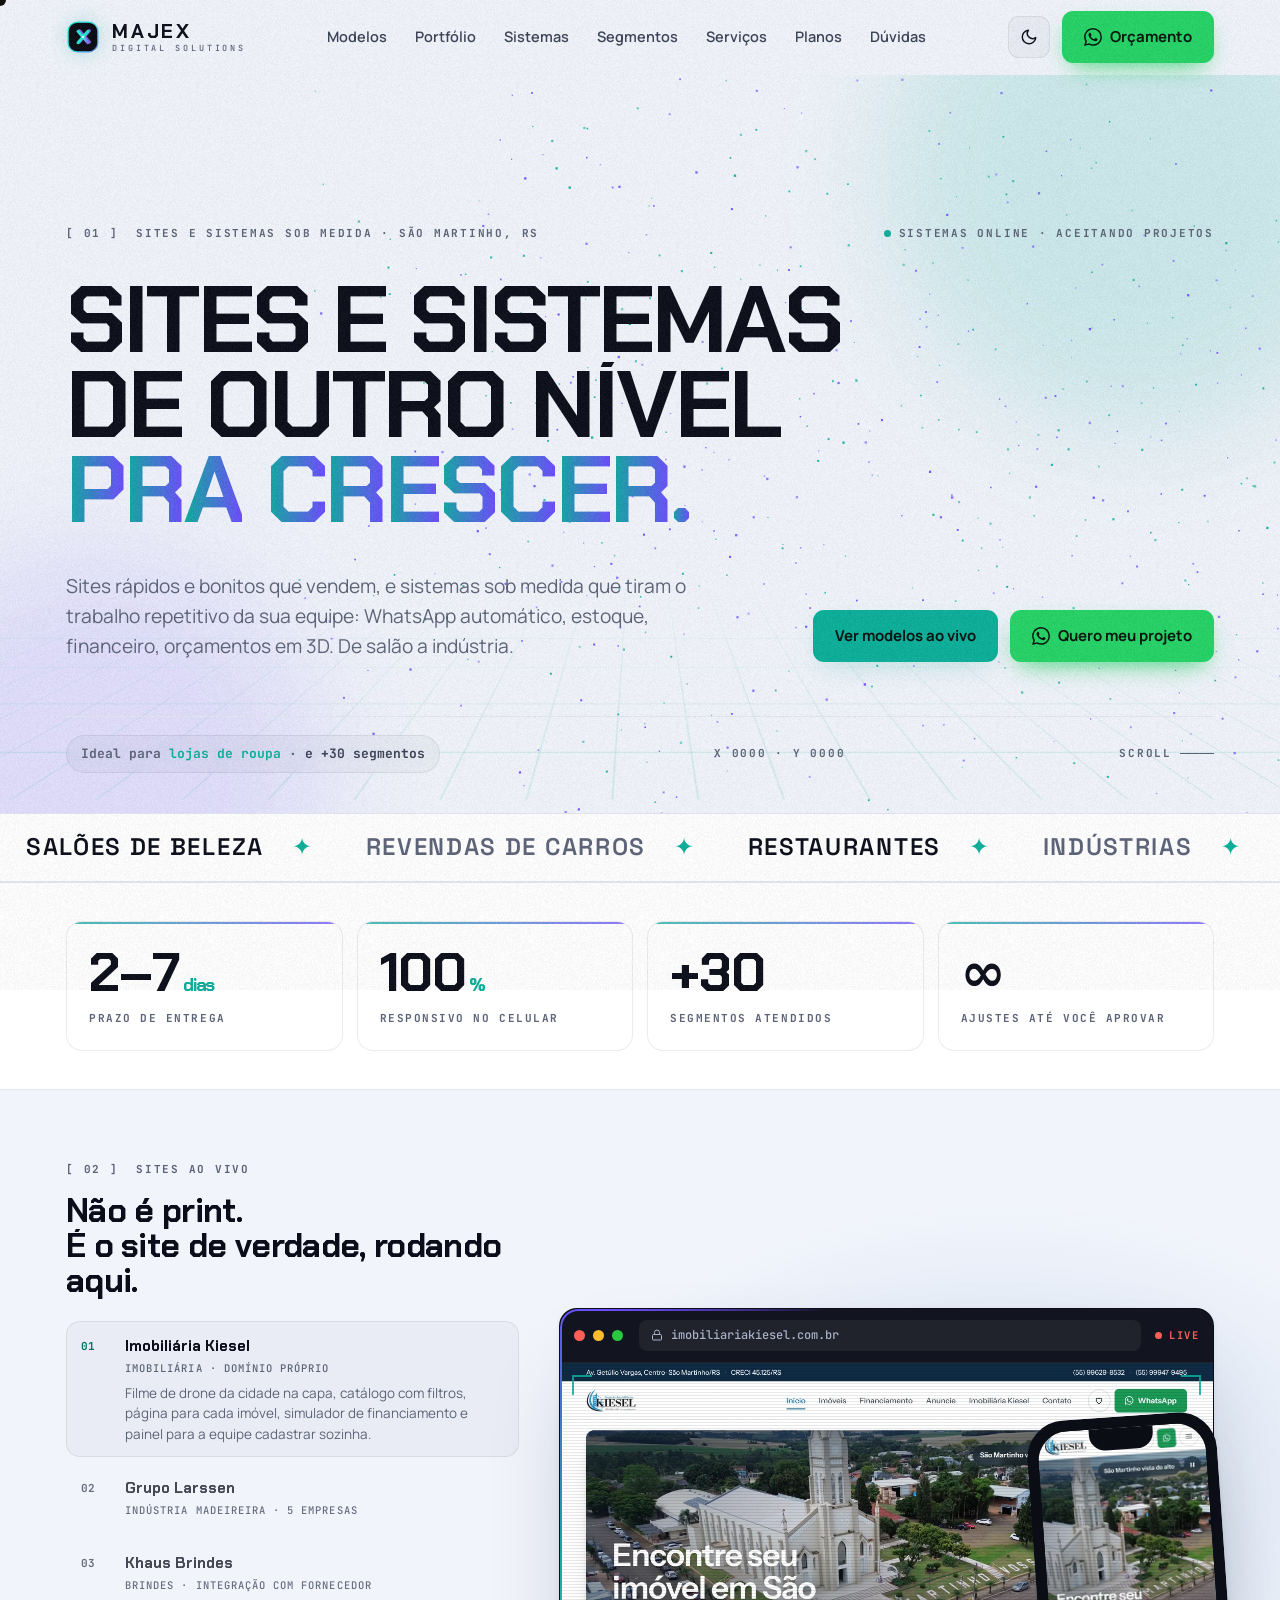
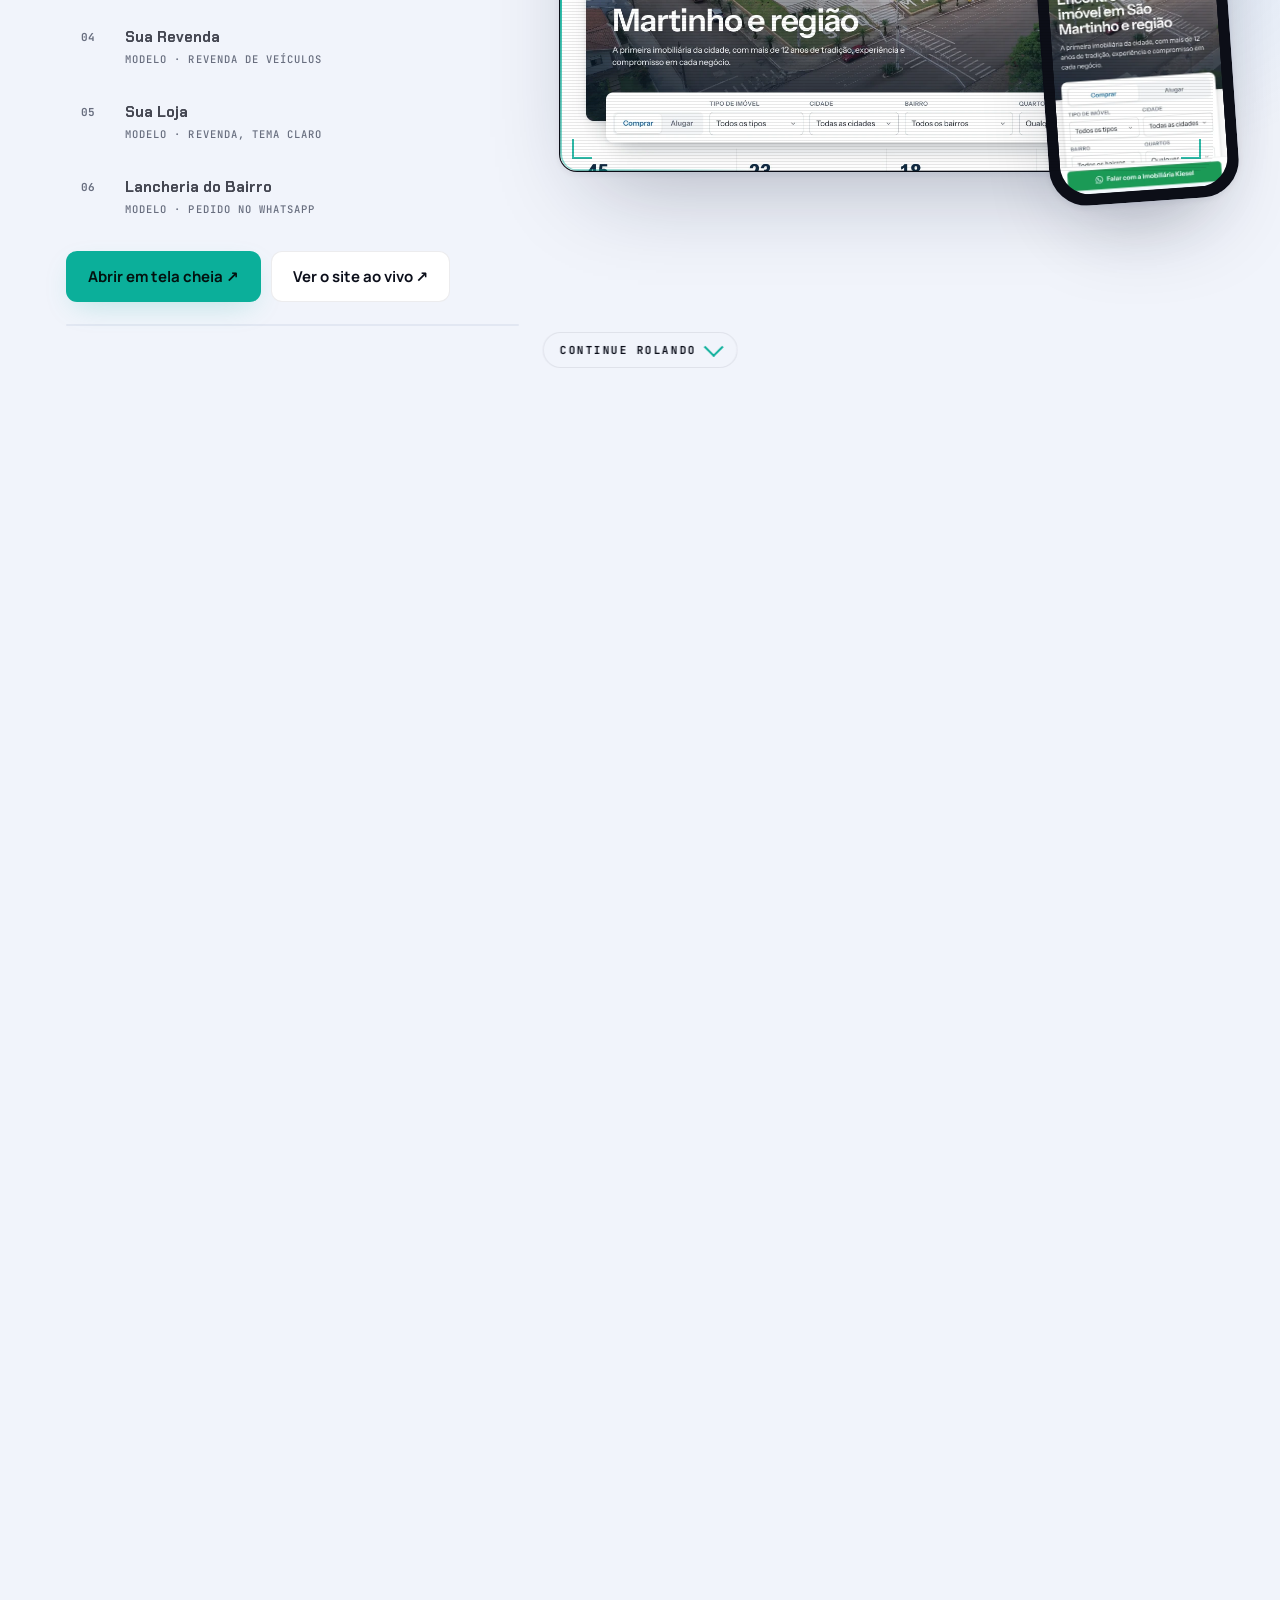
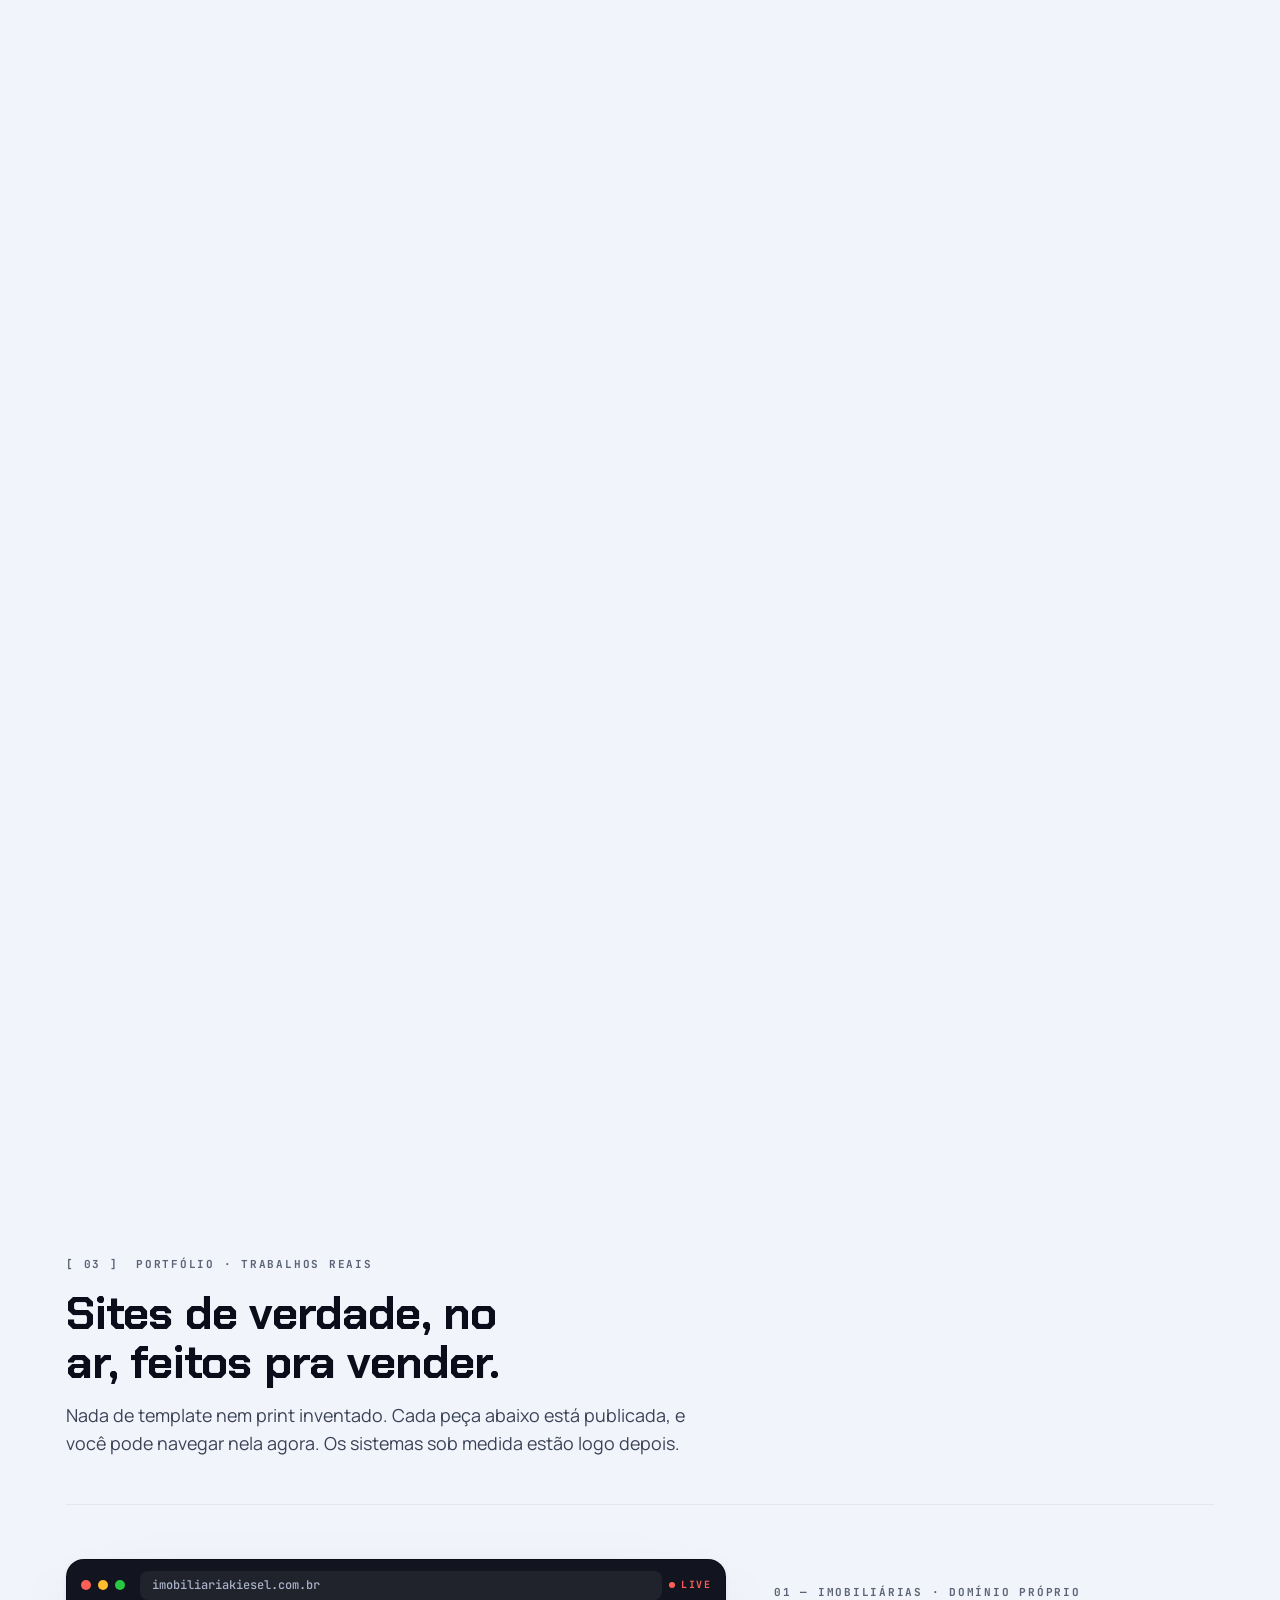
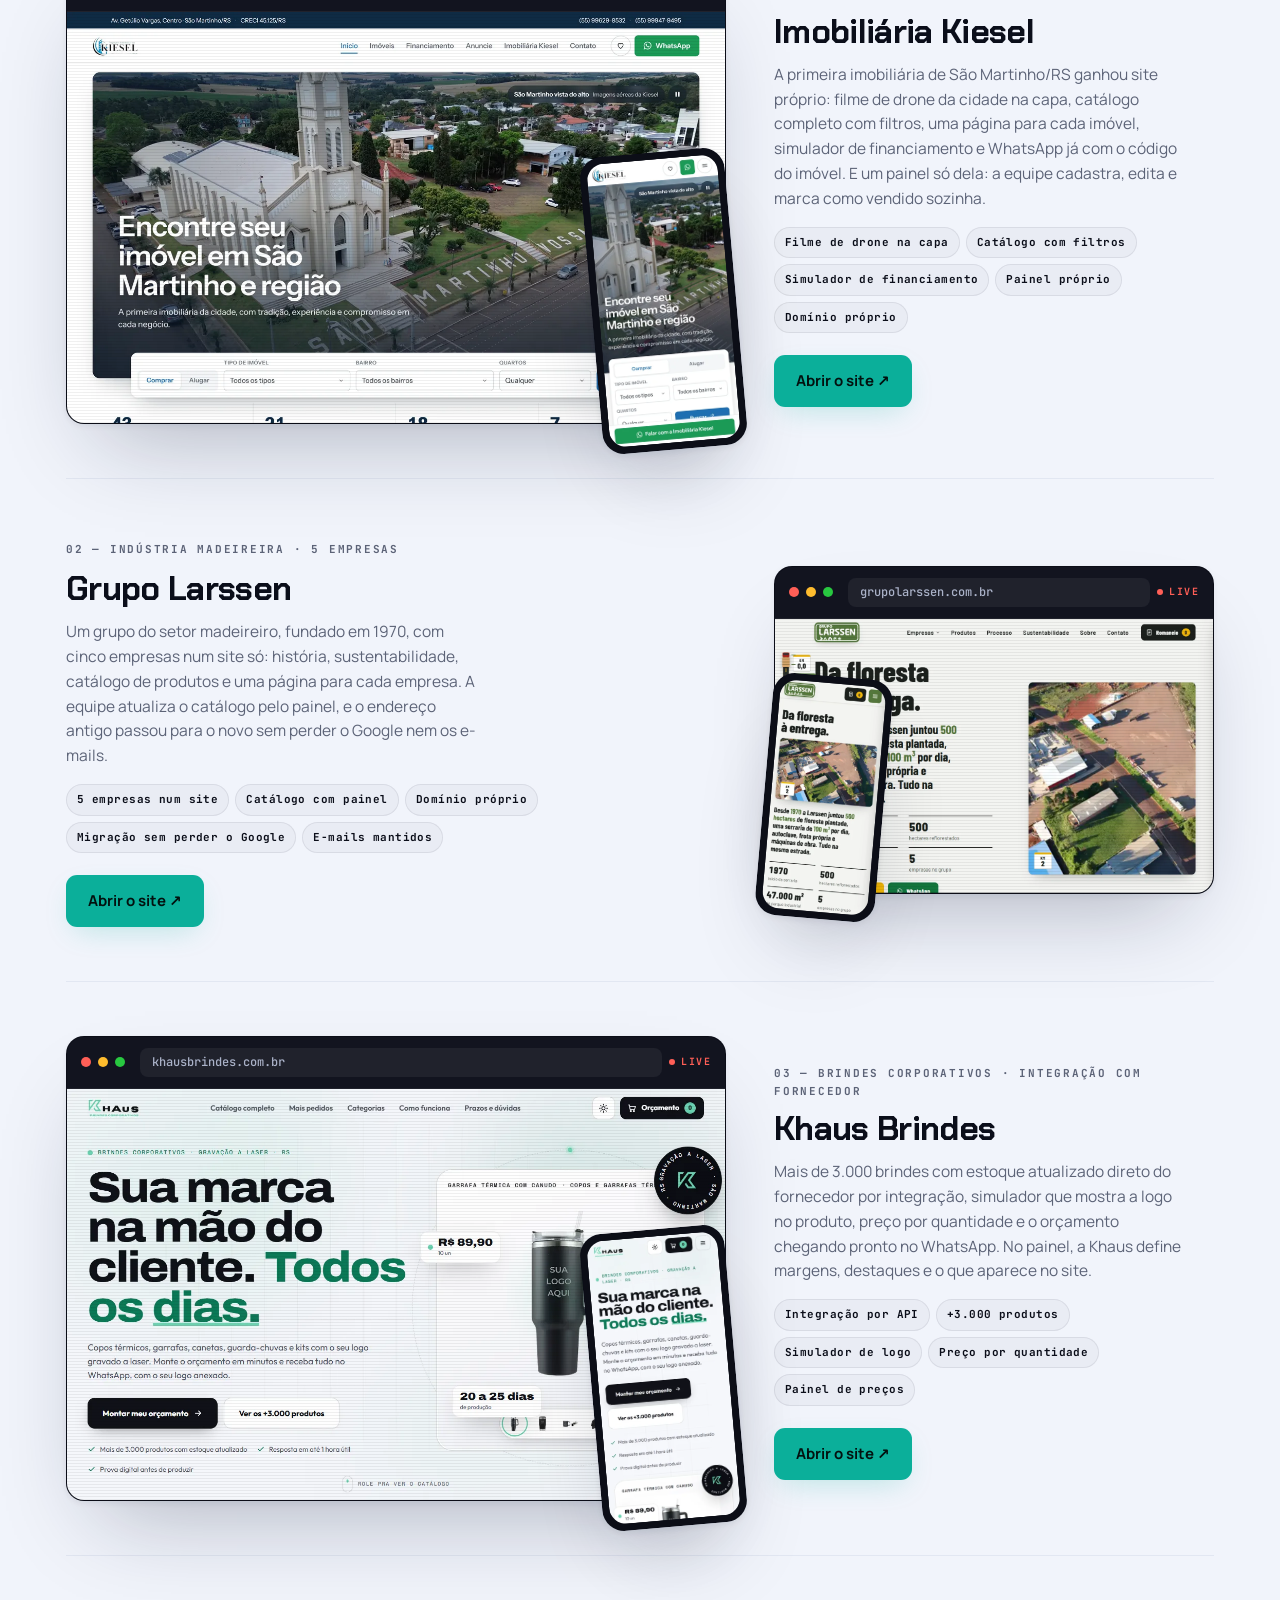
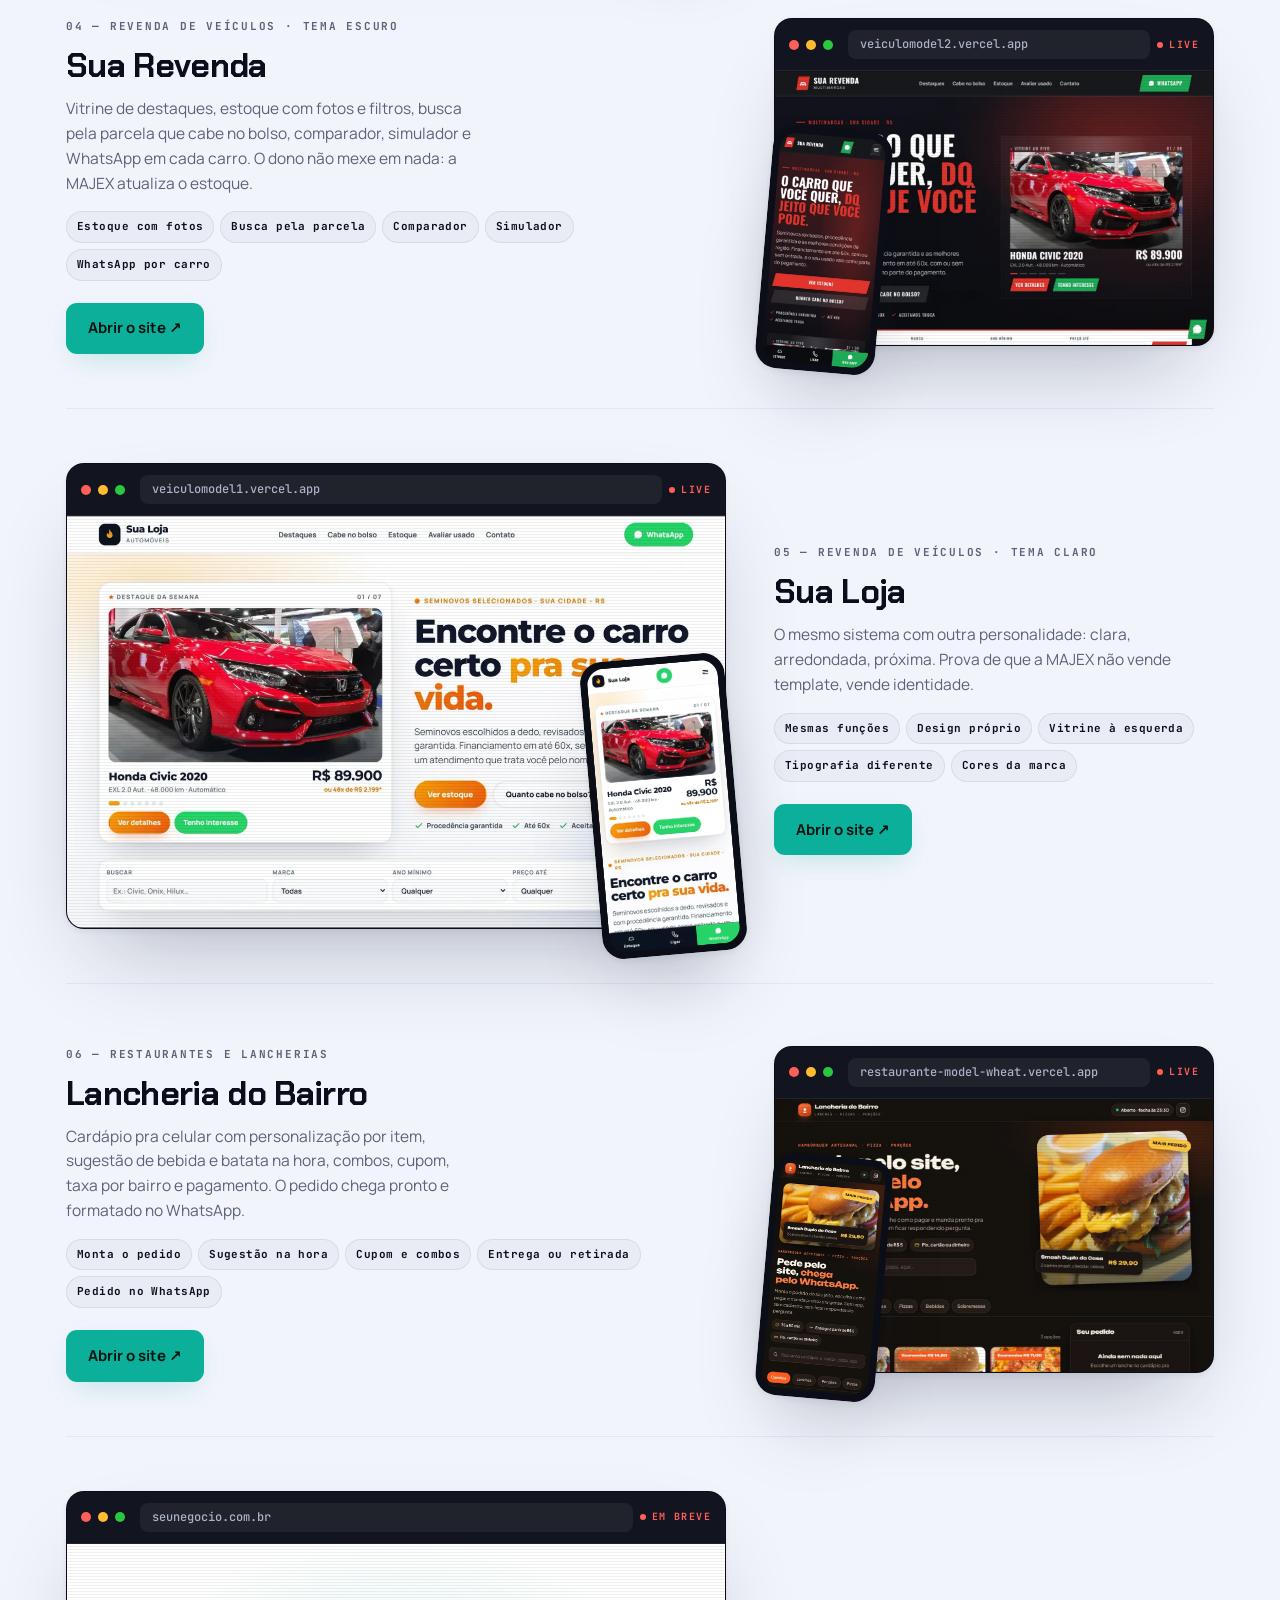
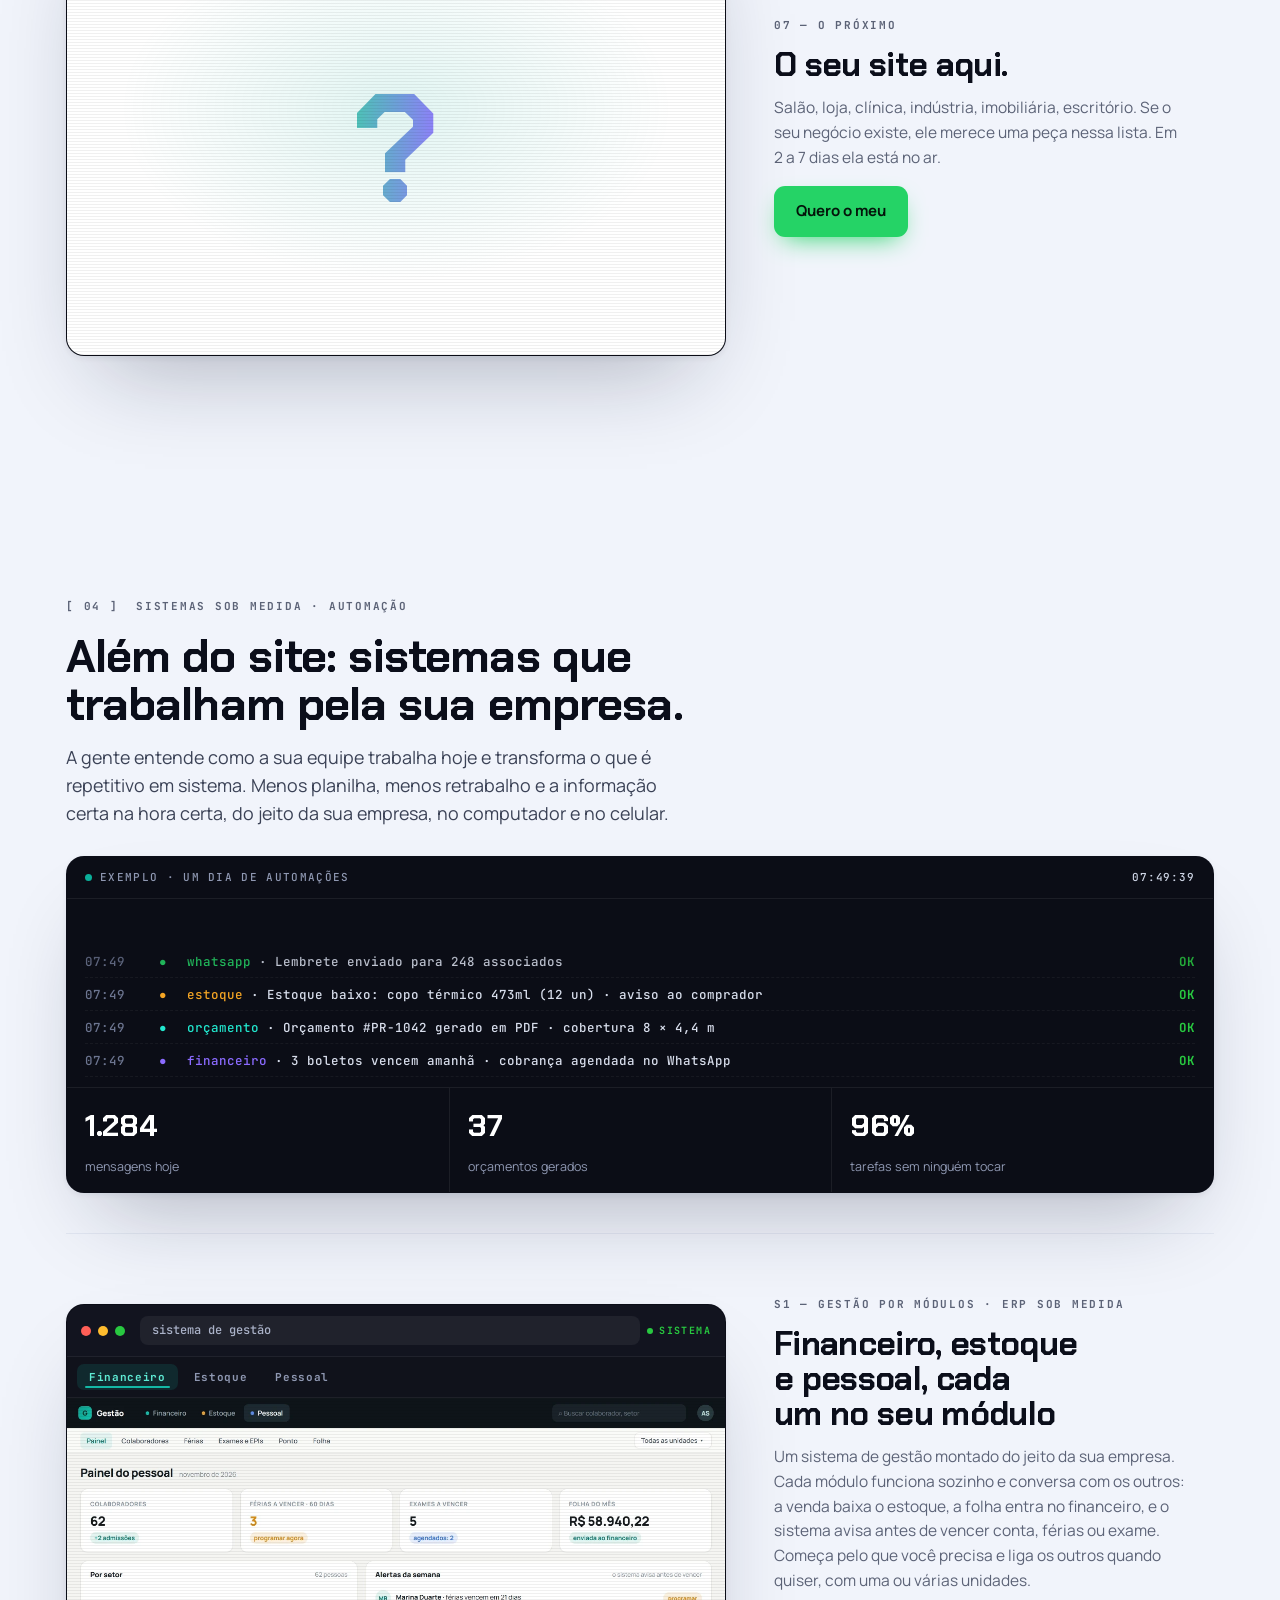
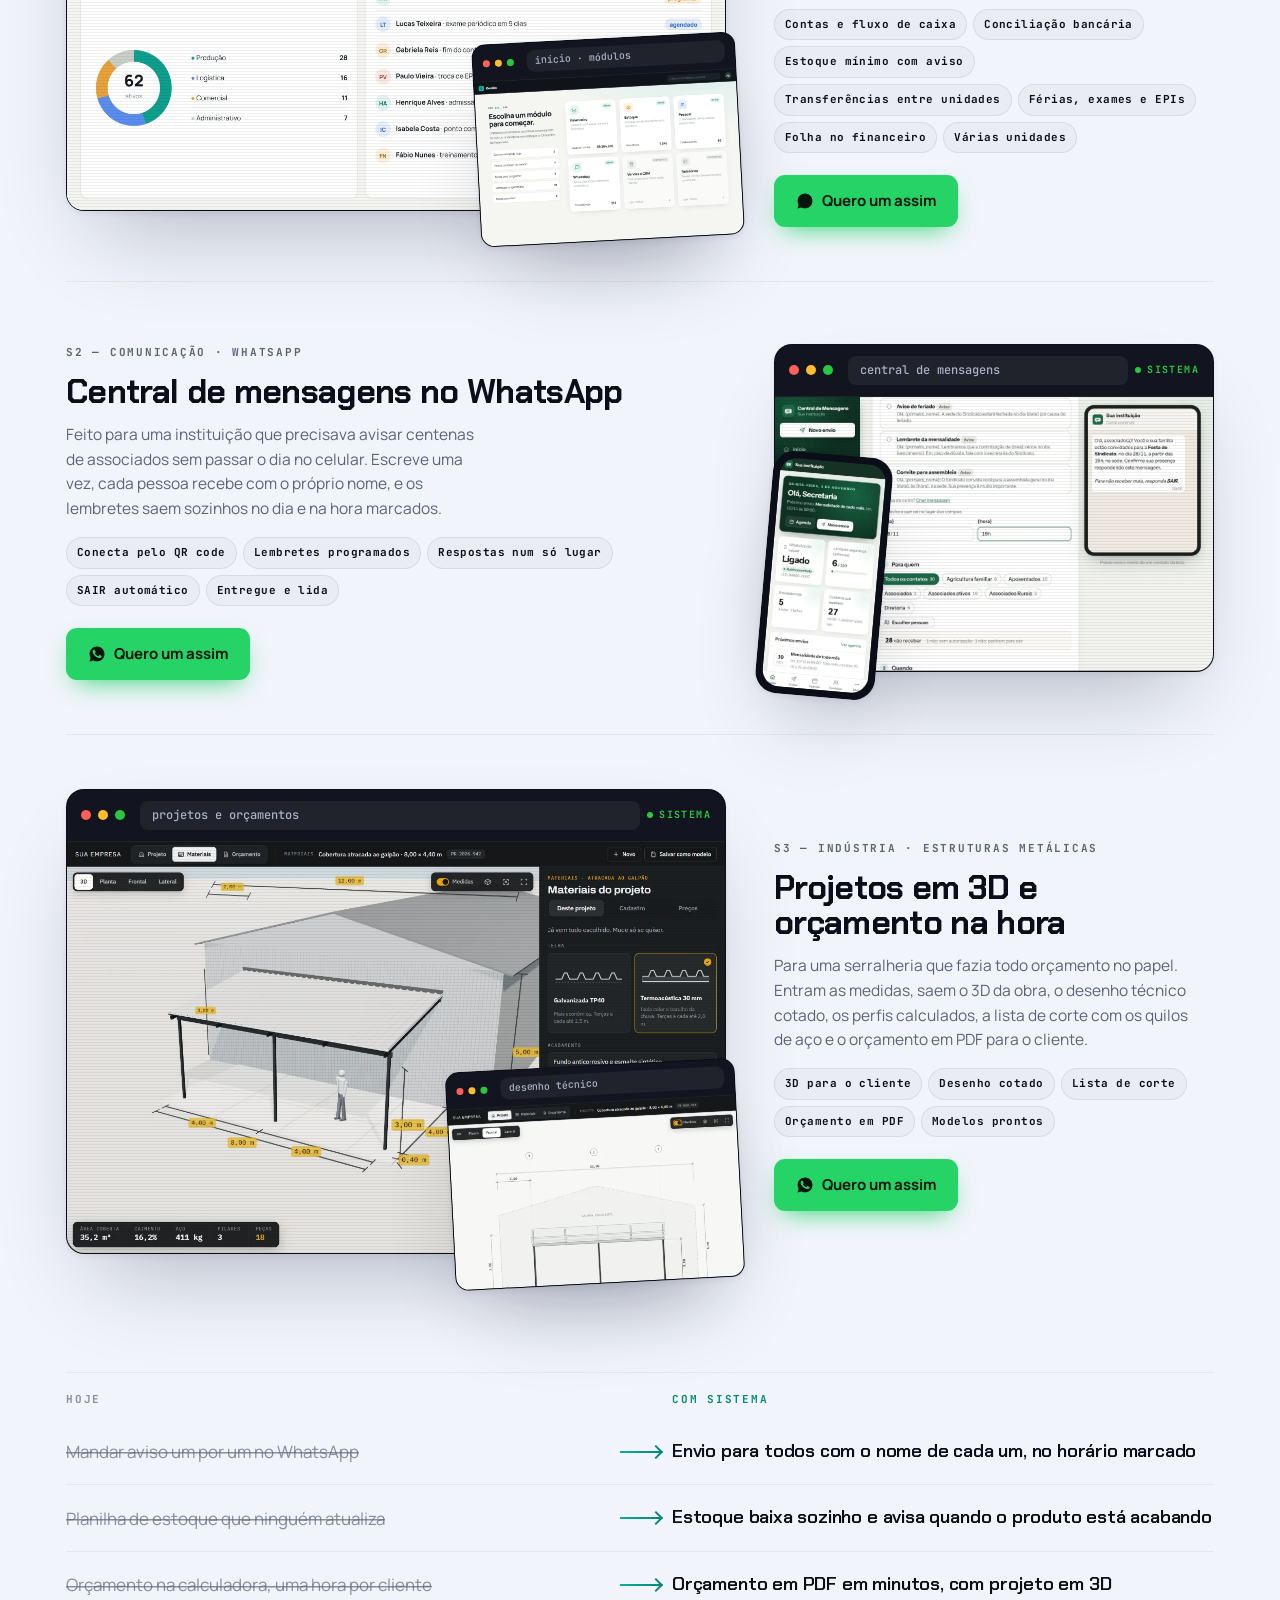
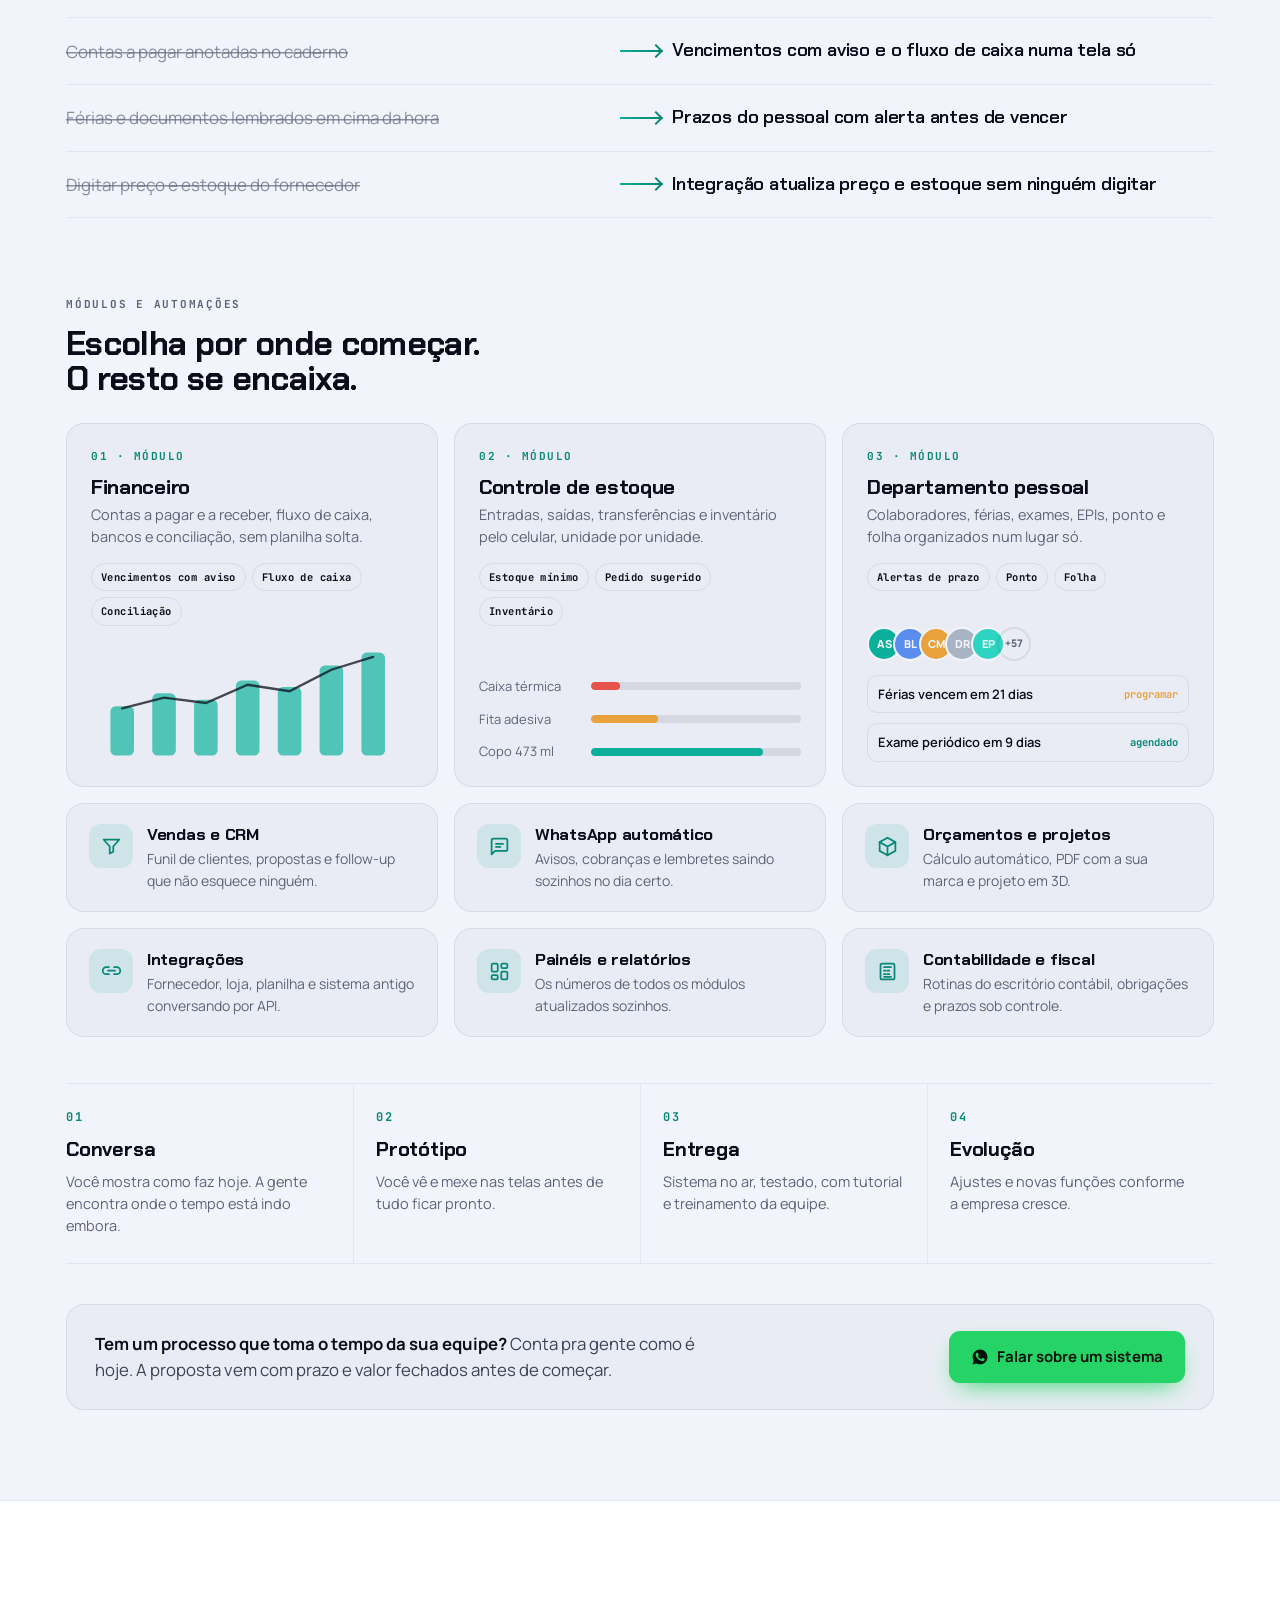
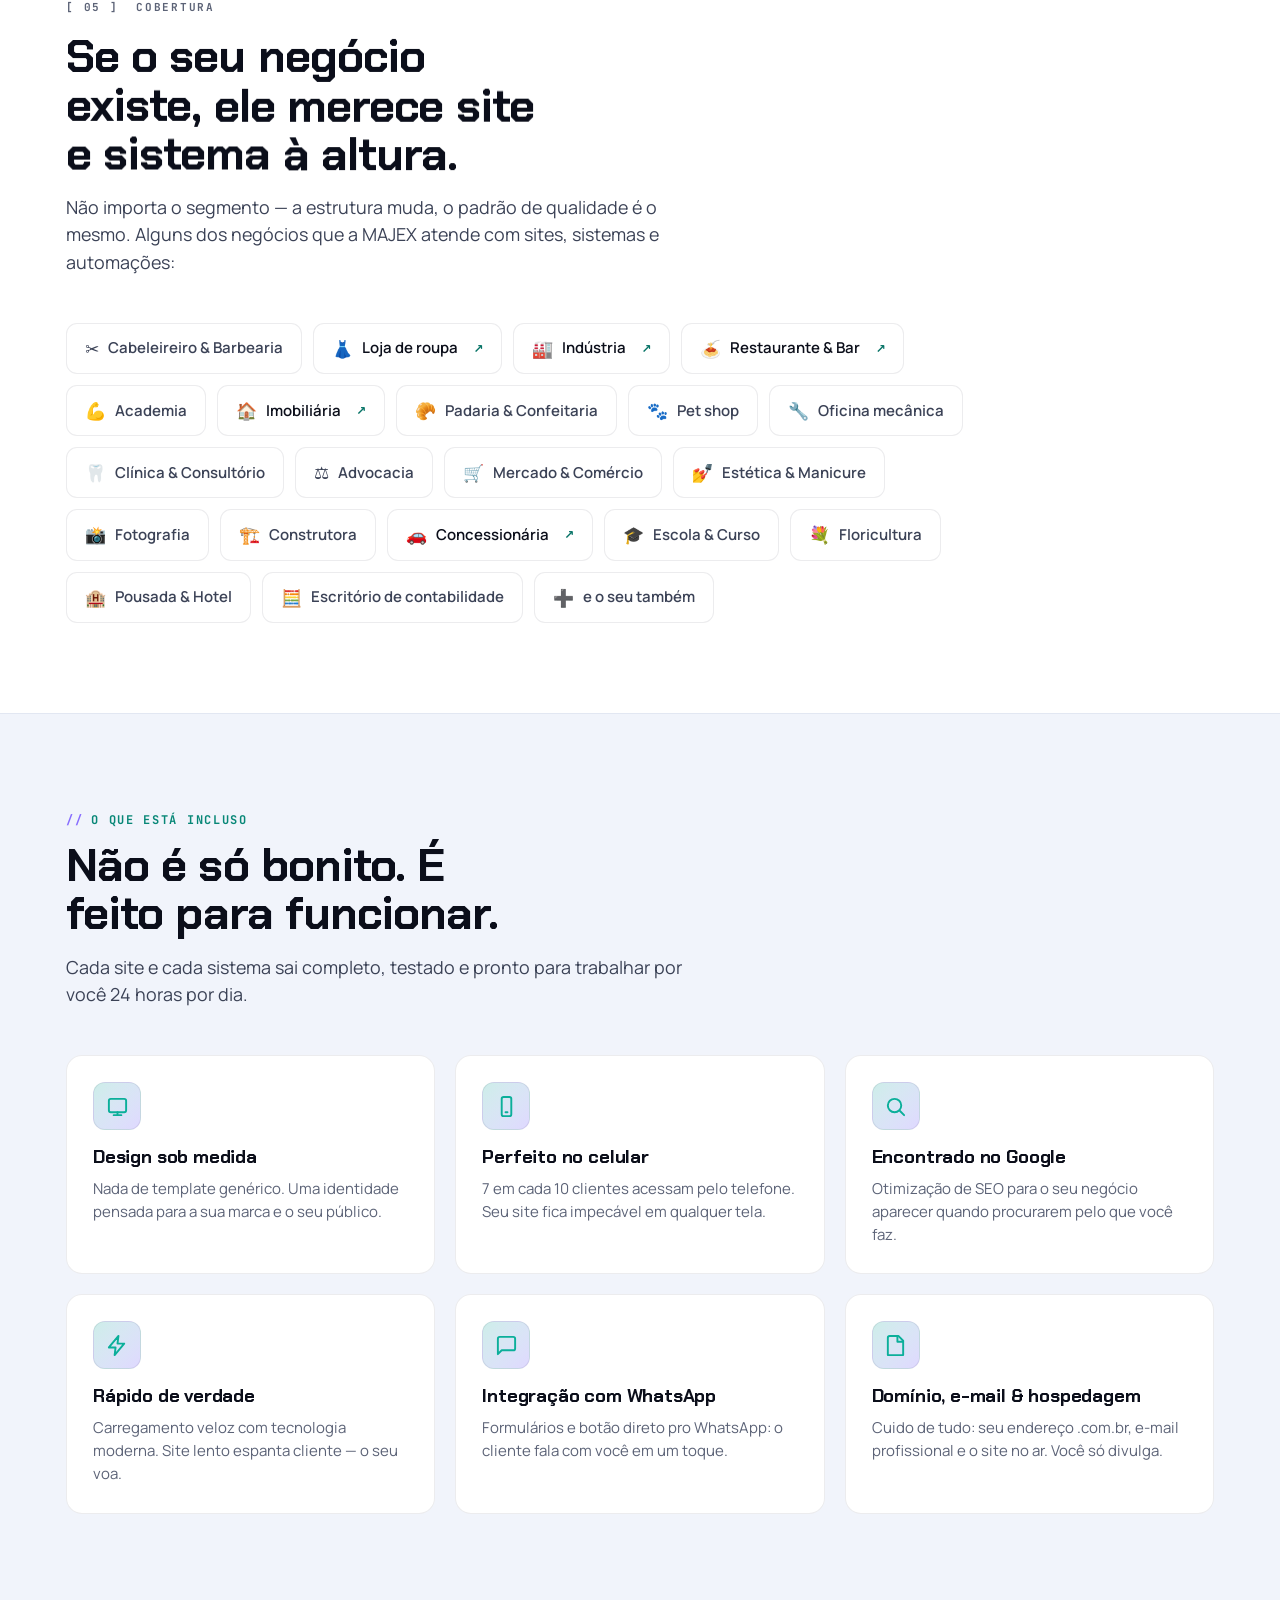
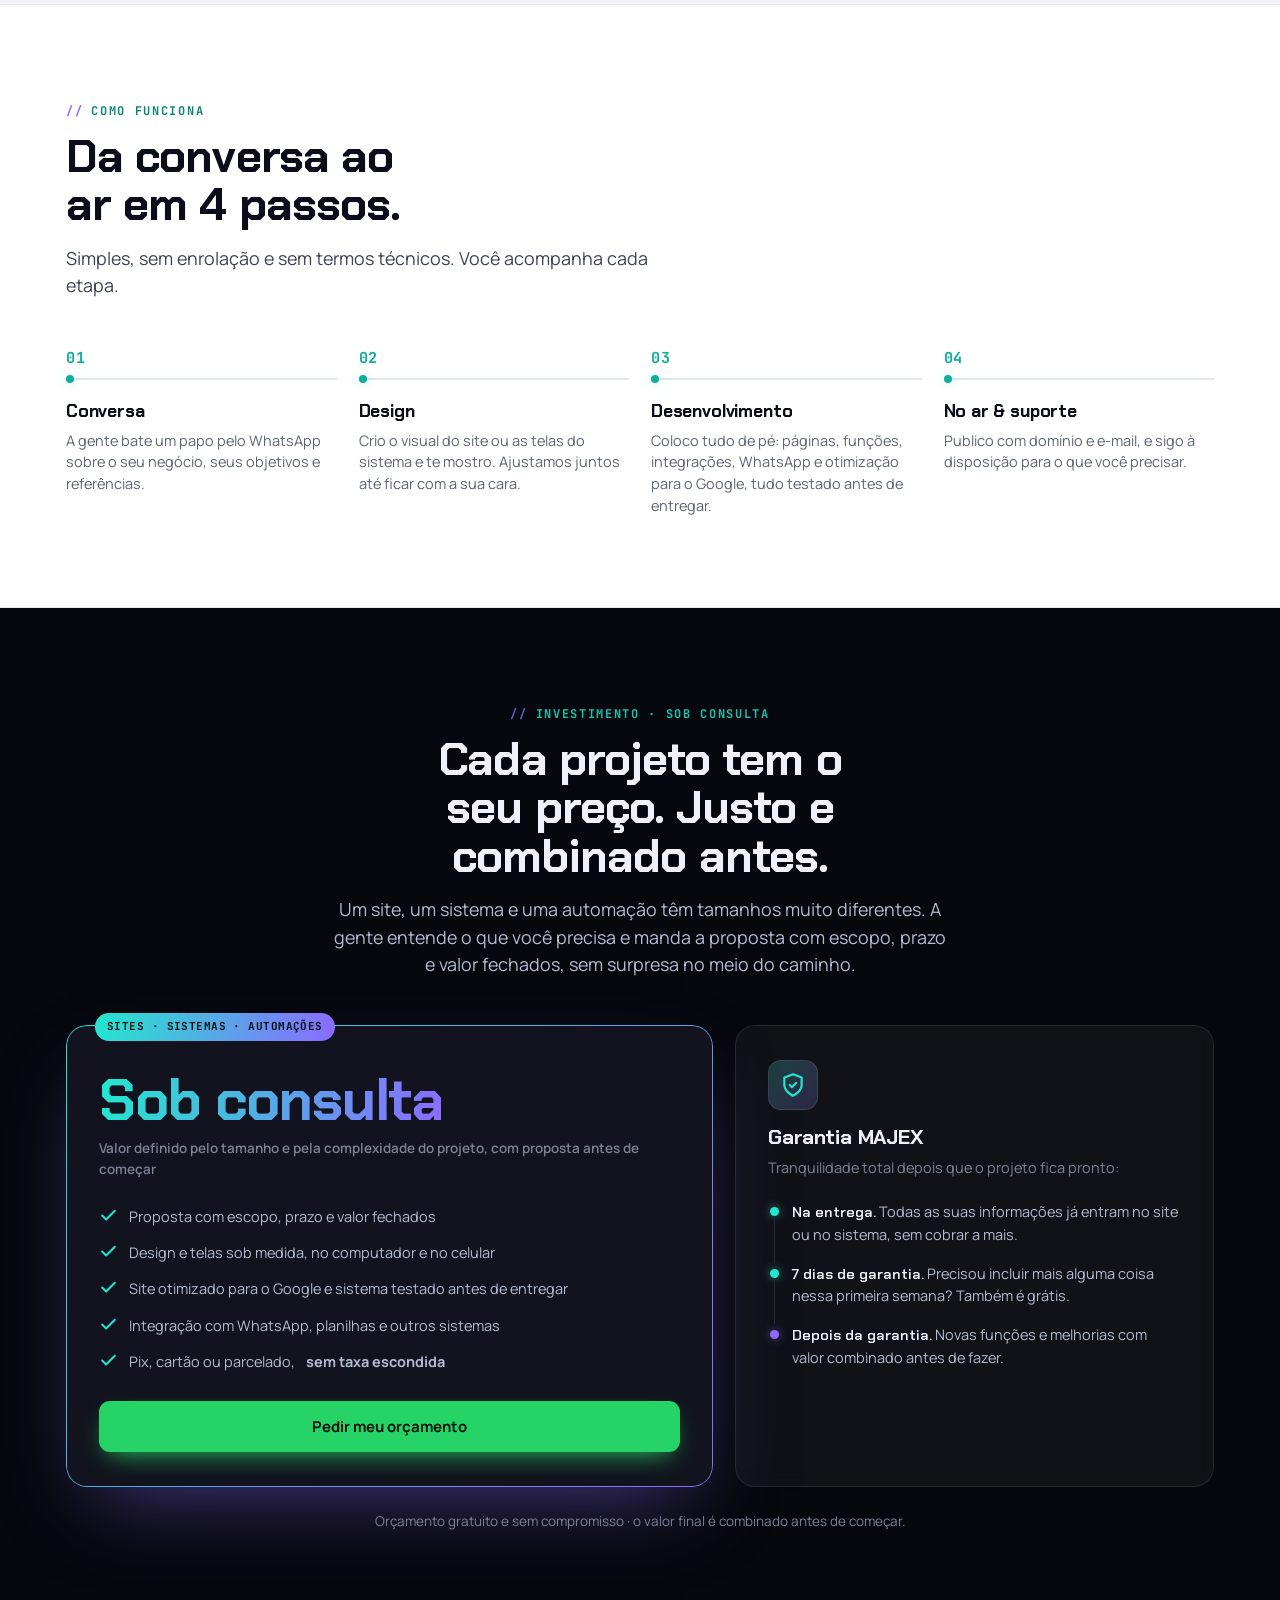
==== commit 3fdb1fa4: "Paginas por segmento, medicao anonima de visitas e cliques, abertura mais leve no celular - 6 pagina" ====
--- a/index.html
+++ b/index.html
@@ -31,6 +31,9 @@
 <link rel="icon" type="image/png" sizes="192x192" href="/favicon-192.png">
 <link rel="apple-touch-icon" href="/apple-touch-icon.png">
 <link rel="manifest" href="/site.webmanifest">
+<script>window.va=window.va||function(){(window.vaq=window.vaq||[]).push(arguments)};</script>
+<script defer src="/_vercel/insights/script.js"></script>
+<script defer src="/js/cliques.js"></script>
 <link rel="preload" href="/fonts/chakra-petch-700-latin.woff2" as="font" type="font/woff2" crossorigin>
 <link rel="preload" href="/fonts/manrope-400-latin.woff2" as="font" type="font/woff2" crossorigin>
 <style>/* fontes locais: parte 13 */
@@ -489,6 +492,13 @@
 .ft-inner{display:flex; flex-wrap:wrap; gap:20px; justify-content:space-between; align-items:center}
 .ft small{color:var(--ink-soft); font-size:13.5px}
 .ft-note{font-size:12.5px; color:var(--ink-soft); margin-top:22px; max-width:74ch; line-height:1.6}
+.ft-seg{display:flex; flex-wrap:wrap; gap:8px 18px; margin-top:18px; font-size:13.5px}
+.ft-seg span{color:var(--ink-soft); font-family:var(--f-mono); font-size:11px; letter-spacing:.14em; text-transform:uppercase; align-self:center}
+.ft-seg a{color:var(--ink-2); text-decoration:none; font-weight:600}
+.ft-seg a:hover{color:var(--cyan-txt,var(--cyan))}
+a.tag-link{text-decoration:none; color:inherit}
+a.tag-link:hover{border-color:var(--cyan)}
+a.tag-link::after{content:"↗"; margin-left:6px; font-size:.8em; color:var(--cyan-txt,var(--cyan))}
 
 /* ================= REVEAL ================= */
 .js .reveal{opacity:0; transform:translateY(22px) scale(.985); filter:blur(5px)}
@@ -928,7 +938,7 @@
 .sis-vs-seta{position:relative; height:2px; margin:0 12px; background:var(--line); overflow:visible}
 .sis-vs-seta i{position:absolute; inset:0; background:linear-gradient(90deg,var(--cyan),var(--cyan-deep)); transform:scaleX(0); transform-origin:left; transition:transform .5s cubic-bezier(.6,0,.2,1) calc(var(--i)*.12s + .35s)}
 .sis-vs-seta::after{content:""; position:absolute; right:-1px; top:50%; width:8px; height:8px; border-top:2px solid var(--cyan-deep); border-right:2px solid var(--cyan-deep); transform:translateY(-50%) rotate(45deg); opacity:0; transition:opacity .3s ease calc(var(--i)*.12s + .75s)}
-.sis-vs-b{font-family:var(--f-display); font-weight:600; font-size:clamp(15.5px,1.5vw,18.5px); color:var(--ink); letter-spacing:-.01em; opacity:.18; transform:translateX(-10px); transition:opacity .6s ease calc(var(--i)*.12s + .6s), transform .6s cubic-bezier(.2,.8,.2,1) calc(var(--i)*.12s + .6s)}
+.sis-vs-b{font-family:var(--f-display); font-weight:600; font-size:clamp(15.5px,1.5vw,18.5px); color:var(--ink); letter-spacing:-.01em; opacity:0; transform:translateX(-10px); transition:opacity .6s ease calc(var(--i)*.12s + .6s), transform .6s cubic-bezier(.2,.8,.2,1) calc(var(--i)*.12s + .6s)}
 .sis-vs.on .sis-vs-a{color:color-mix(in srgb,var(--ink-soft) 70%,transparent)}
 .sis-vs.on .sis-vs-a>span{background-size:100% 1.5px}
 .sis-vs.on .sis-vs-seta i{transform:scaleX(1)}
@@ -1395,11 +1405,11 @@
     </div>
     <div class="cloud reveal">
       <span class="tagbig"><i>✂️</i>Cabeleireiro & Barbearia</span>
-      <span class="tagbig"><i>👗</i>Loja de roupa</span>
-      <span class="tagbig"><i>🏭</i>Indústria</span>
-      <span class="tagbig"><i>🍝</i>Restaurante & Bar</span>
+      <a class="tagbig tag-link" href="/site-com-catalogo-e-orcamento-no-whatsapp/"><i>👗</i>Loja de roupa</a>
+      <a class="tagbig tag-link" href="/site-com-catalogo-e-orcamento-no-whatsapp/"><i>🏭</i>Indústria</a>
+      <a class="tagbig tag-link" href="/cardapio-digital-com-pedido-no-whatsapp/"><i>🍝</i>Restaurante & Bar</a>
       <span class="tagbig"><i>💪</i>Academia</span>
-      <span class="tagbig"><i>🏠</i>Imobiliária</span>
+      <a class="tagbig tag-link" href="/sites-para-imobiliaria/"><i>🏠</i>Imobiliária</a>
       <span class="tagbig"><i>🥐</i>Padaria & Confeitaria</span>
       <span class="tagbig"><i>🐾</i>Pet shop</span>
       <span class="tagbig"><i>🔧</i>Oficina mecânica</span>
@@ -1409,7 +1419,7 @@
       <span class="tagbig"><i>💅</i>Estética & Manicure</span>
       <span class="tagbig"><i>📸</i>Fotografia</span>
       <span class="tagbig"><i>🏗️</i>Construtora</span>
-      <span class="tagbig"><i>🚗</i>Concessionária</span>
+      <a class="tagbig tag-link" href="/sites-para-revenda-de-veiculos/"><i>🚗</i>Concessionária</a>
       <span class="tagbig"><i>🎓</i>Escola & Curso</span>
       <span class="tagbig"><i>💐</i>Floricultura</span>
       <span class="tagbig"><i>🏨</i>Pousada & Hotel</span>
@@ -1547,6 +1557,7 @@
     </div>
     <p class="ft-note">MAJEX Digital Solutions — Criação de sites, sistemas sob medida e automações para todo tipo de empresa. As revendas e a lancheria do portfólio são modelos de demonstração por segmento; os sistemas aparecem com nomes genéricos para preservar os clientes.</p>
     <p class="atende" style="margin-top:14px;font-size:13px;line-height:1.7;opacity:.62">Atendemos empresas de <strong>Santa Rosa</strong>, <strong>São Martinho</strong>, <strong>Horizontina</strong>, <strong>Três de Maio</strong>, <strong>Santo Cristo</strong>, <strong>Giruá</strong>, <strong>Tuparendi</strong>, <strong>Ijuí</strong>, <strong>Panambi</strong>, <strong>Cruz Alta</strong> e todo o noroeste do Rio Grande do Sul — e, por ser tudo online, qualquer cidade do Brasil. Criação de sites para loja, revenda de veículos, lancheria, imobiliária, salão, clínica e prestador de serviço.</p>
+    <nav class="ft-seg" aria-label="Soluções por segmento"><span>Soluções:</span><a href="/sites-para-revenda-de-veiculos/">Revenda de veículos</a><a href="/sites-para-imobiliaria/">Imobiliária</a><a href="/cardapio-digital-com-pedido-no-whatsapp/">Cardápio digital</a><a href="/site-com-catalogo-e-orcamento-no-whatsapp/">Catálogo e orçamento</a><a href="/sistemas-sob-medida/">Sistemas sob medida</a><a href="/criacao-de-sites-santa-rosa-rs/">Santa Rosa e região</a></nav>
   </div>
 </footer>
 
@@ -1689,8 +1700,11 @@
     io.observe(canvas.parentNode);
     window.addEventListener('resize', function(){ size(); if(!running) draw(); });
   }
-  particleX(document.getElementById('fx'),  {cx:.77, cy:.5, mobCy:.4, hS:.9, wS:.36, mobS:.86, n:1500, nMob:220});
-  particleX(document.getElementById('fx2'), {cx:.5,  cy:.5, mobCy:.5, hS:.95, wS:.32, mobS:.9, n:1100, nMob:160});
+  var depois=window.requestIdleCallback? function(f){ requestIdleCallback(f,{timeout:700}); } : function(f){ setTimeout(f,120); };
+  requestAnimationFrame(function(){ depois(function(){ particleX(document.getElementById('fx'),  {cx:.77, cy:.5, mobCy:.4, hS:.9, wS:.36, mobS:.86, n:1500, nMob:220}); }); });
+  (function(){ var c2=document.getElementById('fx2'); if(!c2) return; var cfg2={cx:.5,  cy:.5, mobCy:.5, hS:.95, wS:.32, mobS:.9, n:1100, nMob:160};
+    if(!('IntersectionObserver' in window)){ particleX(c2,cfg2); return; }
+    var o2=new IntersectionObserver(function(es){ if(es[0].isIntersecting){ o2.disconnect(); particleX(c2,cfg2); } },{rootMargin:'600px 0px'}); o2.observe(c2); })();
 
   var fine = window.matchMedia && window.matchMedia('(pointer:fine)').matches;
 
@@ -1862,6 +1876,15 @@
 </script>
 
 <script>
+/* desempenho: parte 14 — animações de entrada disparadas por um observador único */
+window.aoEntrar=(function(){ var io=("IntersectionObserver" in window)? new IntersectionObserver(function(es){ es.forEach(function(e){ if(e.isIntersecting||e.boundingClientRect.top<0){ (e.target.__mjA||[]).forEach(function(t){ t.play(); }); e.target.__mjA=null; io.unobserve(e.target); } }); },{rootMargin:"0px 0px -3% 0px"}) : null;
+  return function(el,t){ if(!io||!el){ t.play(); return; } (el.__mjA=el.__mjA||[]).push(t); io.observe(el); }; })();
+window.mjFatia=(function(){ var fila=[], rodando=false;
+  function roda(dl){ var ate=performance.now()+12; while(fila.length && (dl&&dl.timeRemaining? dl.timeRemaining()>4 : performance.now()<ate)) { try{ fila.shift()(); }catch(e){} } if(fila.length) agenda(); else rodando=false; }
+  function agenda(){ if(window.requestIdleCallback) requestIdleCallback(roda,{timeout:400}); else setTimeout(roda,16); }
+  return function(f){ fila.push(f); if(!rodando){ rodando=true; agenda(); } }; })();
+</script>
+<script>
 /* v3 */
 (function(){
   var hasGsap=typeof gsap!=='undefined' && typeof ScrollTrigger!=='undefined'; if(!hasGsap) return;
@@ -1872,19 +1895,19 @@
       if(c.nodeType===3){ var parts=c.textContent.split(/(\s+)/), frag=document.createDocumentFragment(); parts.forEach(function(t){ if(!t) return; if(/^\s+$/.test(t)){ frag.appendChild(document.createTextNode(' ')); } else { var w=document.createElement('span'); w.className='w'; var i=document.createElement('span'); i.className='wi'; i.textContent=t; w.appendChild(i); frag.appendChild(w); } }); c.replaceWith(frag); }
       else if(c.nodeType===1 && c.tagName!=='BR') walk(c); }); };
     walk(el);
-    gsap.from($$('.wi',el),{yPercent:112, duration:.95, ease:'expo.out', stagger:.035, scrollTrigger:{trigger:el, start:'top 96%', once:true}});
+    aoEntrar(el, gsap.from($$('.wi',el),{yPercent:112, duration:.95, ease:'expo.out', stagger:.035, paused:true}));
   }
   /* numeração + títulos das seções */
   var n=3;
-  $$('.sec-head').forEach(function(h){
+  $$('.sec-head').forEach(function(h){ mjFatia(function(){
     if(h.closest('#modelos')) return;
     var eb=h.querySelector('.eyebrow'), txt=eb? eb.textContent.replace(/^\/\/\s*/,'').trim() : '';
     var hud=document.createElement('span'); hud.className='hud'; hud.innerHTML='[ 0'+n+' ]&nbsp;&nbsp;'+(txt||'Planos e valores'); n++;
     if(eb) eb.replaceWith(hud); else h.insertBefore(hud,h.firstChild);
     h.classList.remove('reveal'); h.classList.add('in');
     var h2=h.querySelector('h2'); if(h2) splitWords(h2);
-    var p=h.querySelector('p'); if(p) gsap.from(p,{opacity:0, y:14, duration:.8, ease:'power2.out', delay:.15, scrollTrigger:{trigger:h, start:'top 96%', once:true}});
-  });
+    var p=h.querySelector('p'); if(p) aoEntrar(h, gsap.from(p,{opacity:0, y:14, duration:.8, ease:'power2.out', delay:.15, paused:true}));
+  }); });
   var srh=$('.sr2-h'); if(srh) splitWords(srh);
   var ctaH=$('.cta-inner h2'); if(ctaH){ ctaH.closest('.reveal') && ctaH.closest('.reveal').classList.add('in'); splitWords(ctaH); }
   /* nav esconde ao descer, volta ao subir */
@@ -1913,14 +1936,14 @@
   function navFlip(){ var h=nav?nav.offsetHeight:70; var on=flips.some(function(s){ var r=s.getBoundingClientRect(); return r.top<=h && r.bottom>h; }); if(nav) nav.classList.toggle('on-flip',on); }
   window.addEventListener('scroll',navFlip,{passive:true}); window.addEventListener('resize',navFlip); navFlip();
   if(typeof gsap!=='undefined' && typeof ScrollTrigger!=='undefined'){
-    $$('.pf4-case').forEach(function(c){
+    $$('.pf4-case').forEach(function(c){ mjFatia(function(){
       var shell=$('.pf4-shell',c), img=$('.pf4-screen img',c), info=$('.pf4-info',c), ph=$('.pf4-phone',c);
-      var tl=gsap.timeline({scrollTrigger:{trigger:c, start:'top 94%', once:true}});
+      var tl=gsap.timeline({paused:true}); aoEntrar(c, tl);
       if(shell) tl.from(shell,{clipPath:'inset(0 0 100% 0 round 18px)', duration:1.1, ease:'expo.out'},0);
       if(img) tl.fromTo(img,{scale:1.18},{scale:1.02, duration:1.4, ease:'expo.out', clearProps:'transform', onStart:function(){ img.style.transition='none'; }, onComplete:function(){ img.style.transition=''; }},0);
       if(ph) tl.from(ph,{y:40, opacity:0, duration:.9, ease:'power3.out'},.35);
       tl.from(info.children,{y:22, opacity:0, duration:.8, ease:'power3.out', stagger:.08},.25);
-    });
+    }); });
   }
 })();
 </script>
@@ -1966,7 +1989,7 @@
     <li><b>Dados técnicos de acesso:</b> a hospedagem registra automaticamente endereço IP, tipo de navegador e páginas acessadas, para segurança e estatísticas agregadas. Não identificamos você por esses dados.</li>
   </ul>
   <h3>3. Cookies e ferramentas de terceiros</h3>
-  <p>Este site não usa cookies de publicidade nem de rastreamento entre sites. Se algum dia passarmos a usar ferramentas de estatística, elas só serão ativadas com o seu consentimento, por meio de um aviso na tela. Serviços de terceiros que podem receber dados técnicos ao carregar a página: Vercel (hospedagem do site); Google Fonts (fontes tipográficas); WhatsApp/Meta (atendimento); Sites modelo da própria MAJEX exibidos dentro da página (iframe).</p>
+  <p>Este site não usa cookies de publicidade nem de rastreamento entre sites. Para saber quantas pessoas visitam o site e quantas clicam nos botões de contato, usamos o Vercel Web Analytics, da própria hospedagem: ele conta visitas e cliques de forma anônima e agregada (página, país, tipo de aparelho e site de origem), não usa cookies, não guarda nenhum identificador no seu aparelho e não acompanha você em outros sites. Serviços de terceiros que podem receber dados técnicos ao carregar a página: Vercel (hospedagem e estatística anônima); WhatsApp/Meta (atendimento); Sites modelo da própria MAJEX exibidos dentro da página (iframe). As fontes tipográficas são servidas pelo próprio site.</p>
   <h3>4. Base legal e finalidade</h3>
   <p>Tratamos seus dados para executar o atendimento ou o pedido que você solicitou (art. 7º, V), pelo nosso legítimo interesse em manter o site seguro e funcionando (art. 7º, IX) e, quando aplicável, com o seu consentimento (art. 7º, I).</p>
   <h3>5. Compartilhamento e retenção</h3>
@@ -1975,7 +1998,7 @@
   <p>Você pode, a qualquer momento, pedir confirmação de tratamento, acesso, correção, anonimização, portabilidade ou exclusão dos seus dados, e revogar consentimentos (art. 18). Basta falar pelo canal indicado no item 1. Respondemos em até 15 dias.</p>
   <h3>7. Segurança e alterações</h3>
   <p>O site é servido por conexão criptografada (HTTPS) e não armazena senhas ou dados de pagamento. Esta política pode ser atualizada; a data da última versão fica registrada abaixo.</p>
-  <small>Última atualização: 13 de setembro de 2026.</small>
+  <small>Última atualização: 7 de novembro de 2026.</small>
 </div></div>
 <script>
 (function(){
@@ -1983,9 +2006,10 @@
   var KEY='lgpd-consent', $=function(s){return document.querySelector(s);};
   var ft=document.querySelector('footer')||document.body;
   var foot=document.createElement('div'); foot.className='lg-foot';
-  foot.innerHTML=(CFG.analytics?'Usamos armazenamento essencial e, com a sua permissão, estatísticas de acesso. ':'Este site usa apenas armazenamento essencial do navegador, sem rastreadores. ')+'<a href="#" data-lg-open>Política de privacidade</a>'+(CFG.analytics?'<a href="#" data-lg-prefs>Preferências de cookies</a>':'');
+  foot.innerHTML=(CFG.analytics?'Usamos armazenamento essencial e, com a sua permissão, estatísticas de acesso. ':'Este site usa só armazenamento essencial do navegador e conta visitas de forma anônima, sem cookies. ')+'<a href="#" data-lg-open>Política de privacidade</a>'+(CFG.analytics?'<a href="#" data-lg-prefs>Preferências de cookies</a>':'');
   ft.appendChild(foot);
   function openModal(){ $('#lgModal').classList.add('on'); document.documentElement.style.overflow='hidden'; }
+  if(location.hash==='#privacidade') setTimeout(openModal,400);
   function closeModal(){ $('#lgModal').classList.remove('on'); document.documentElement.style.overflow=''; }
   function readChoice(){ try{ return JSON.parse(localStorage.getItem(KEY)||'null'); }catch(e){ return null; } }
   function setChoice(v){ try{ localStorage.setItem(KEY,JSON.stringify({v:v,t:Date.now()})); }catch(e){} $('#lgBanner').classList.remove('on'); if(v==='accept') activate(); }
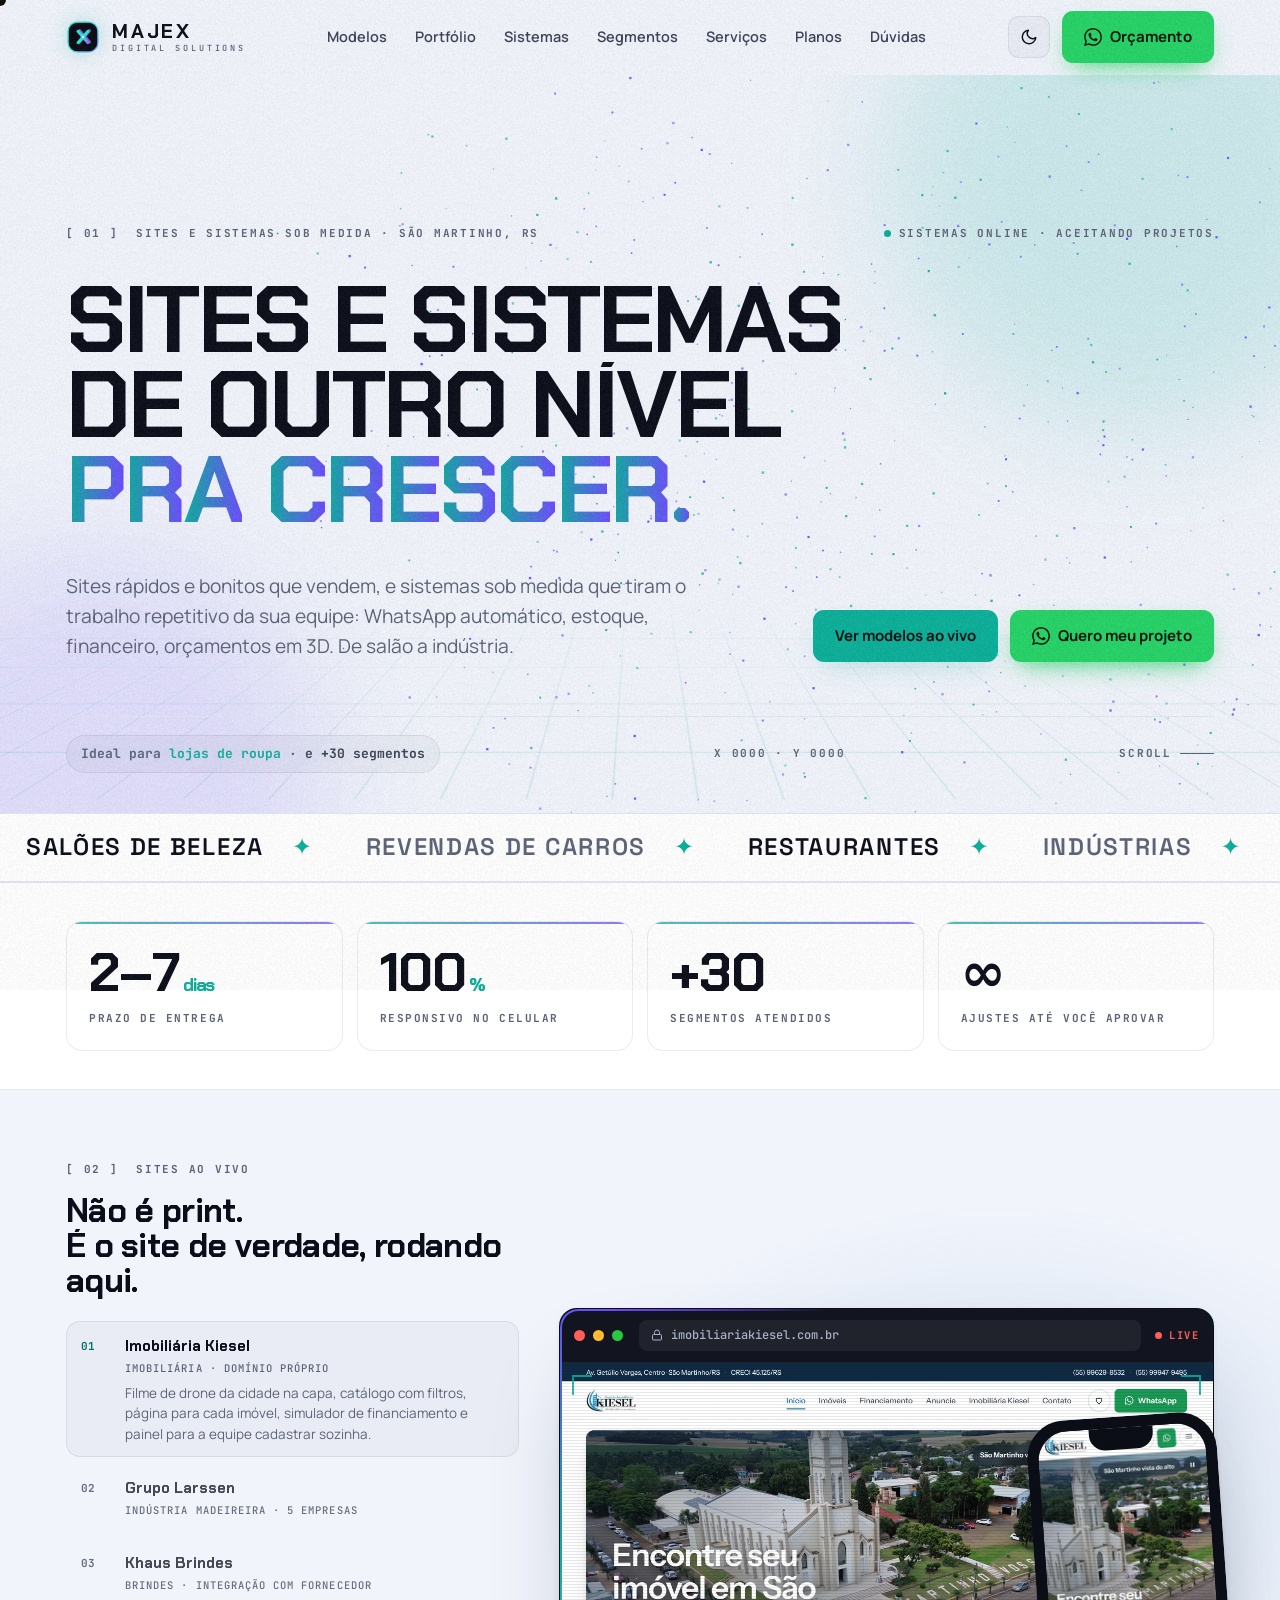
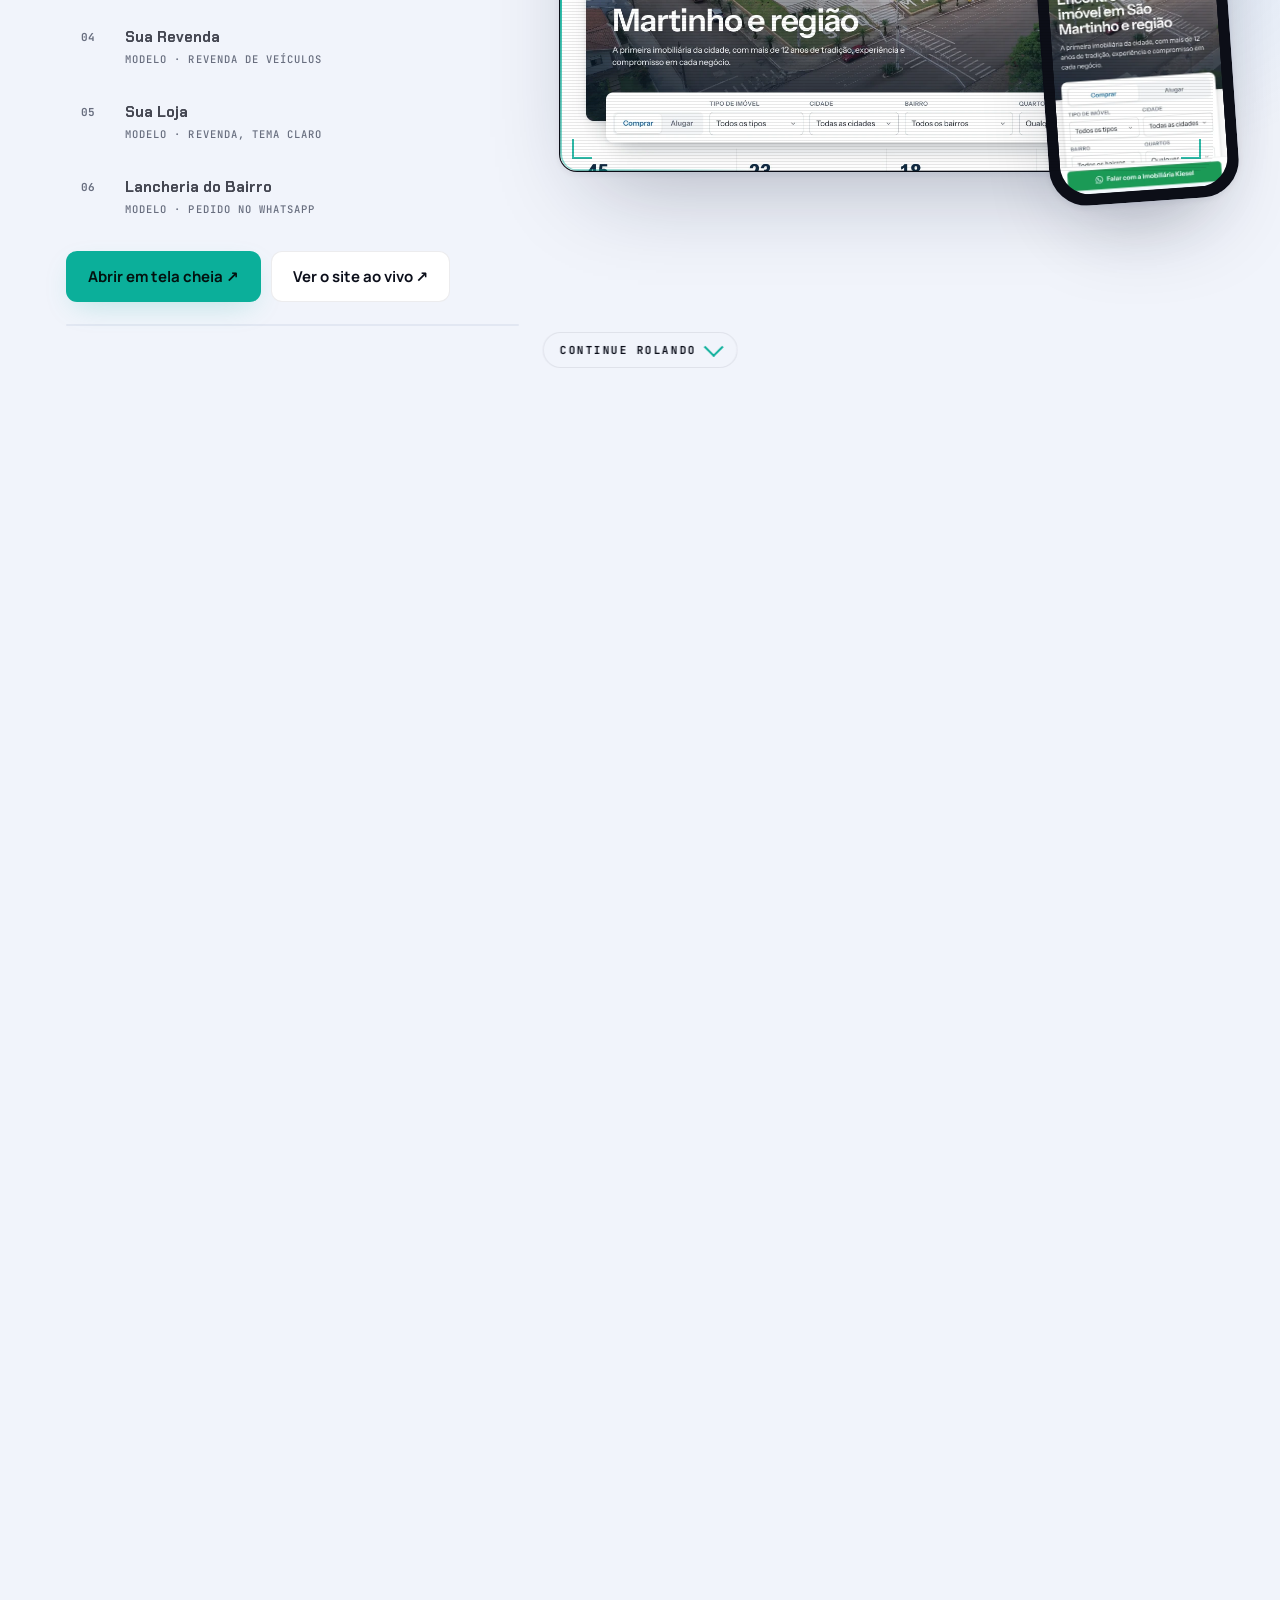
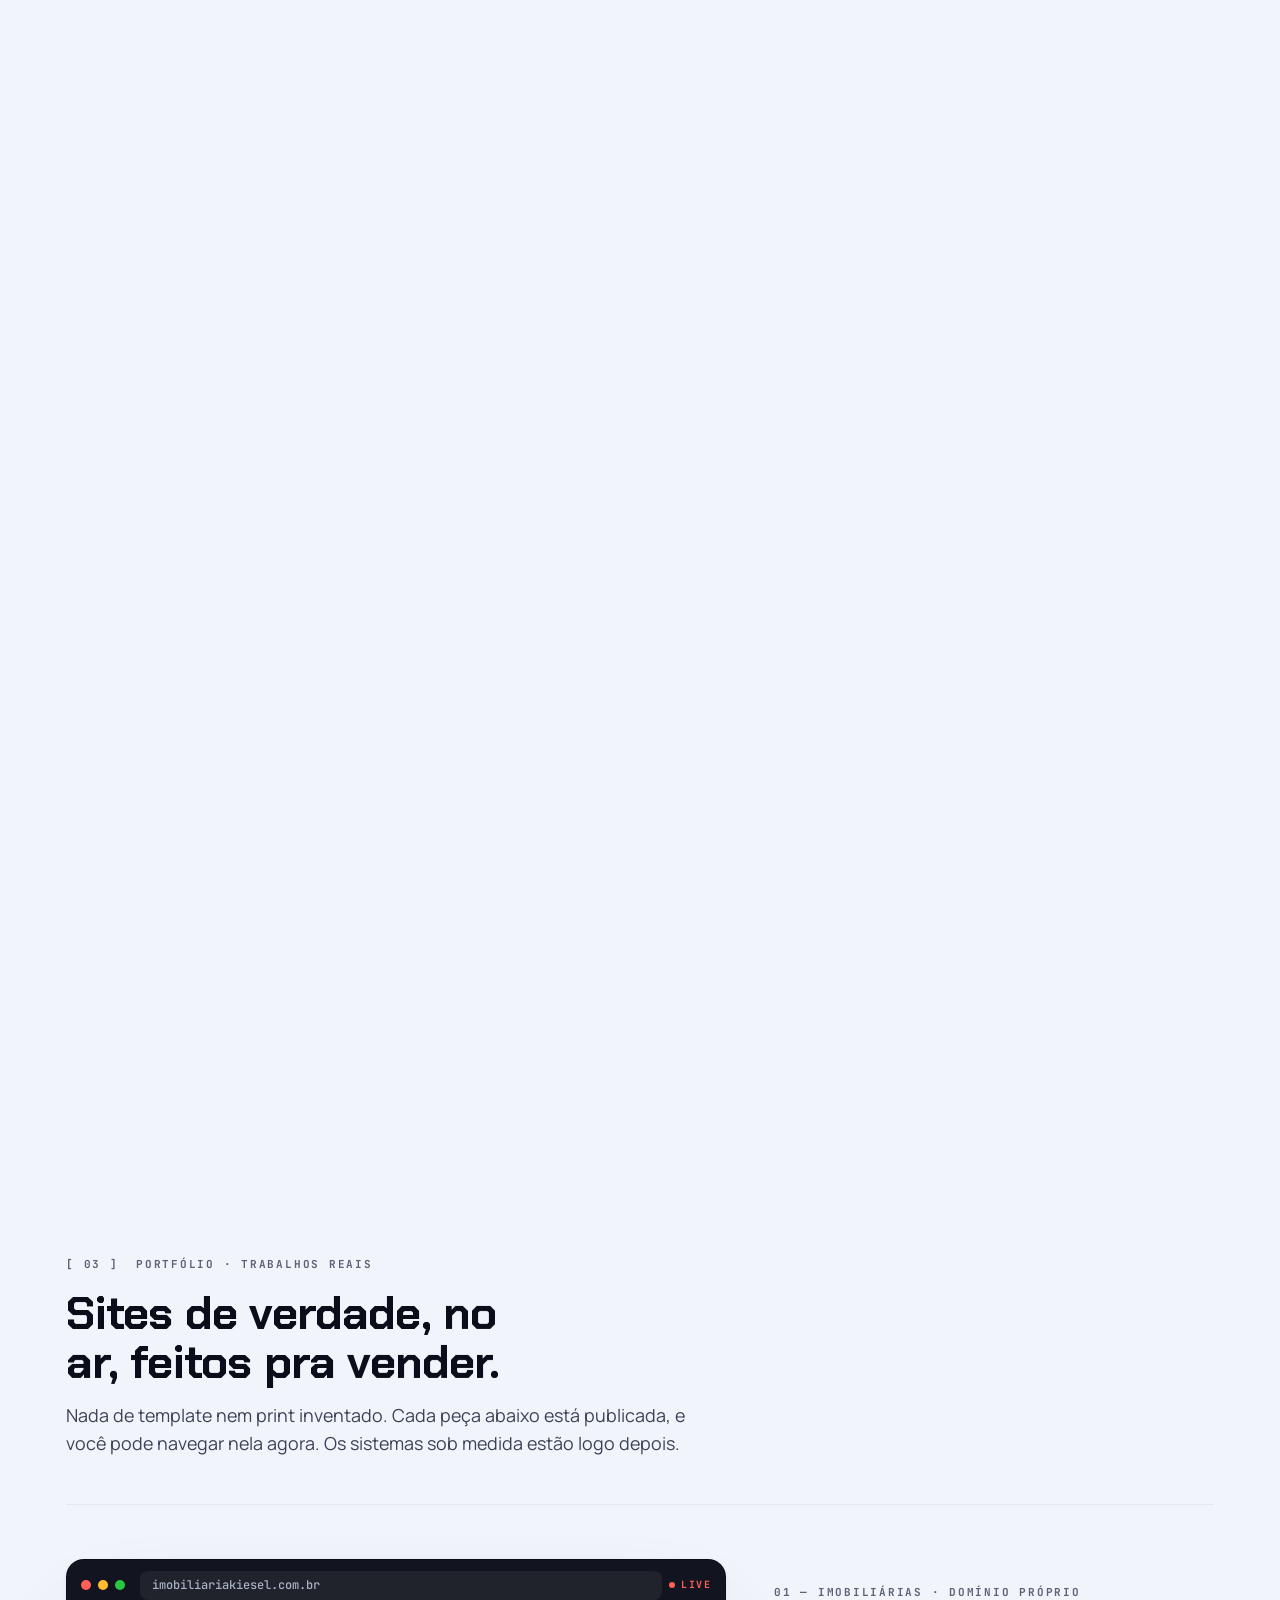
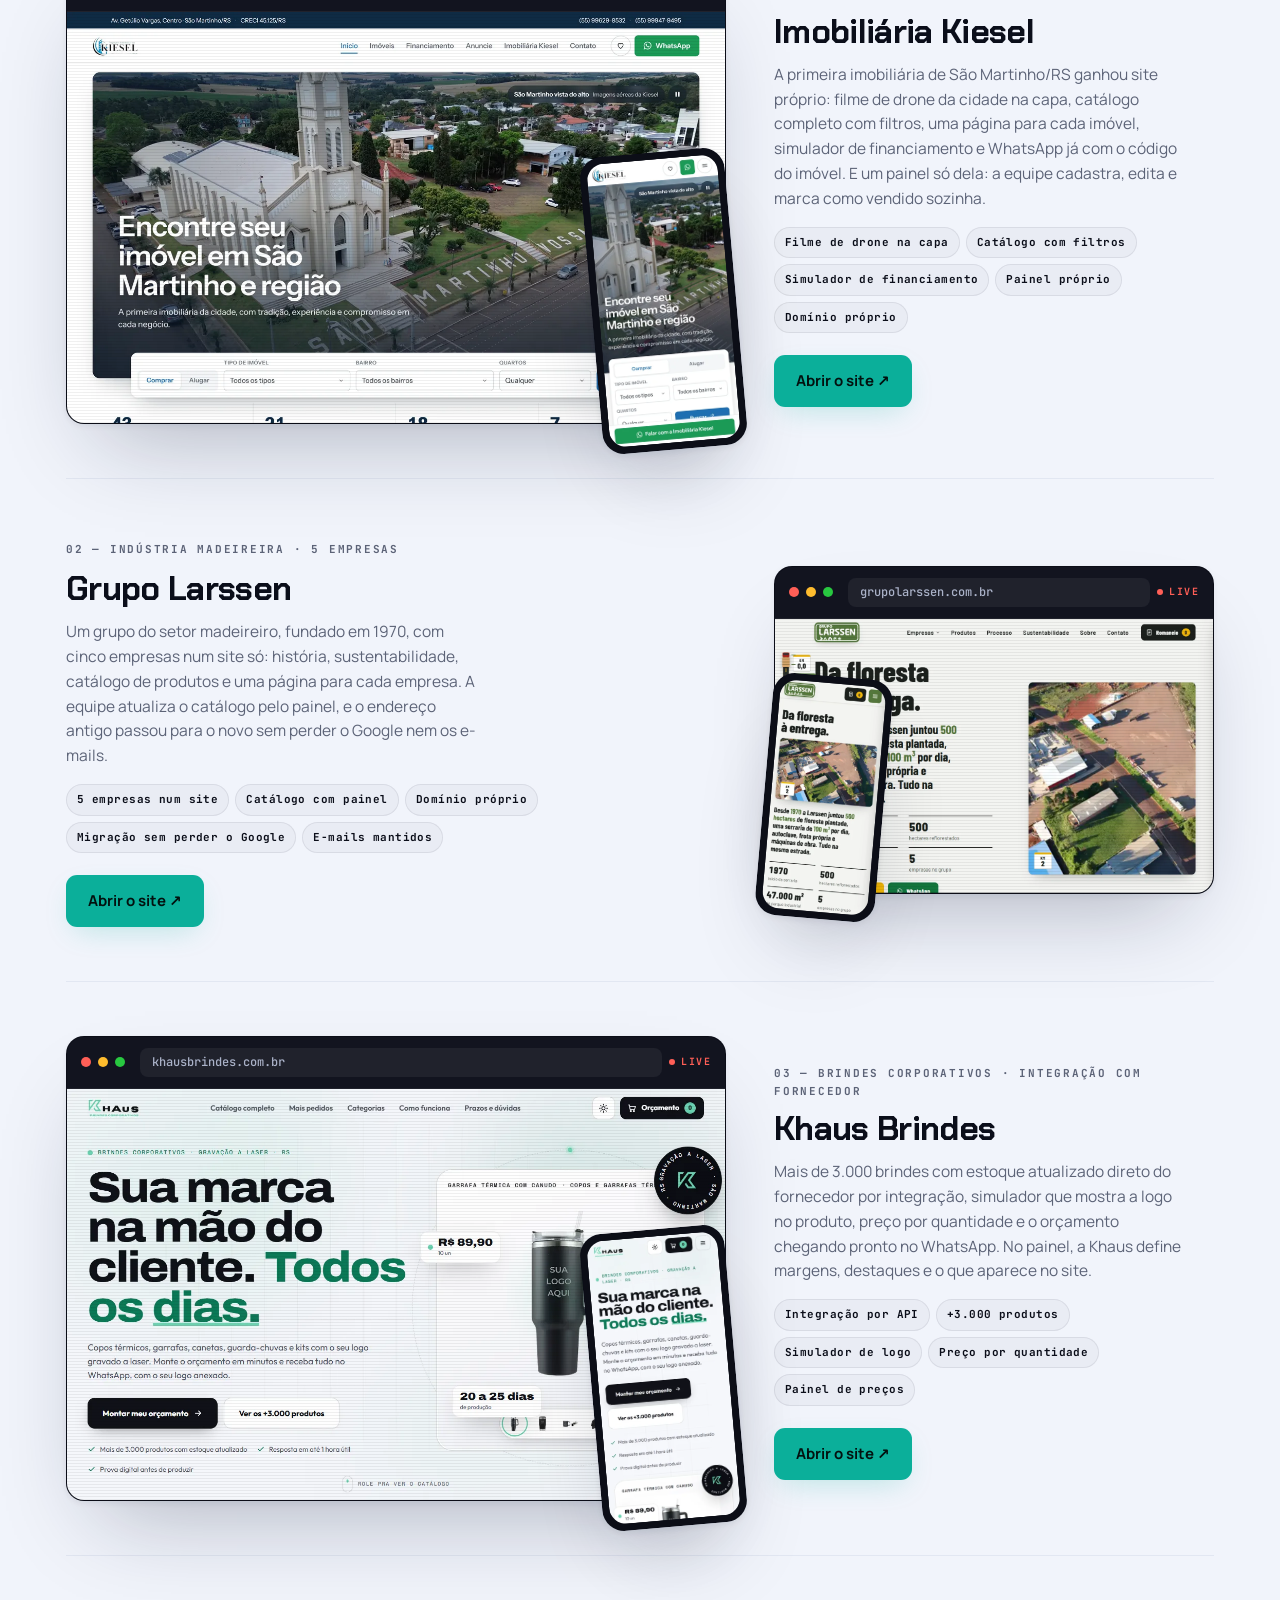
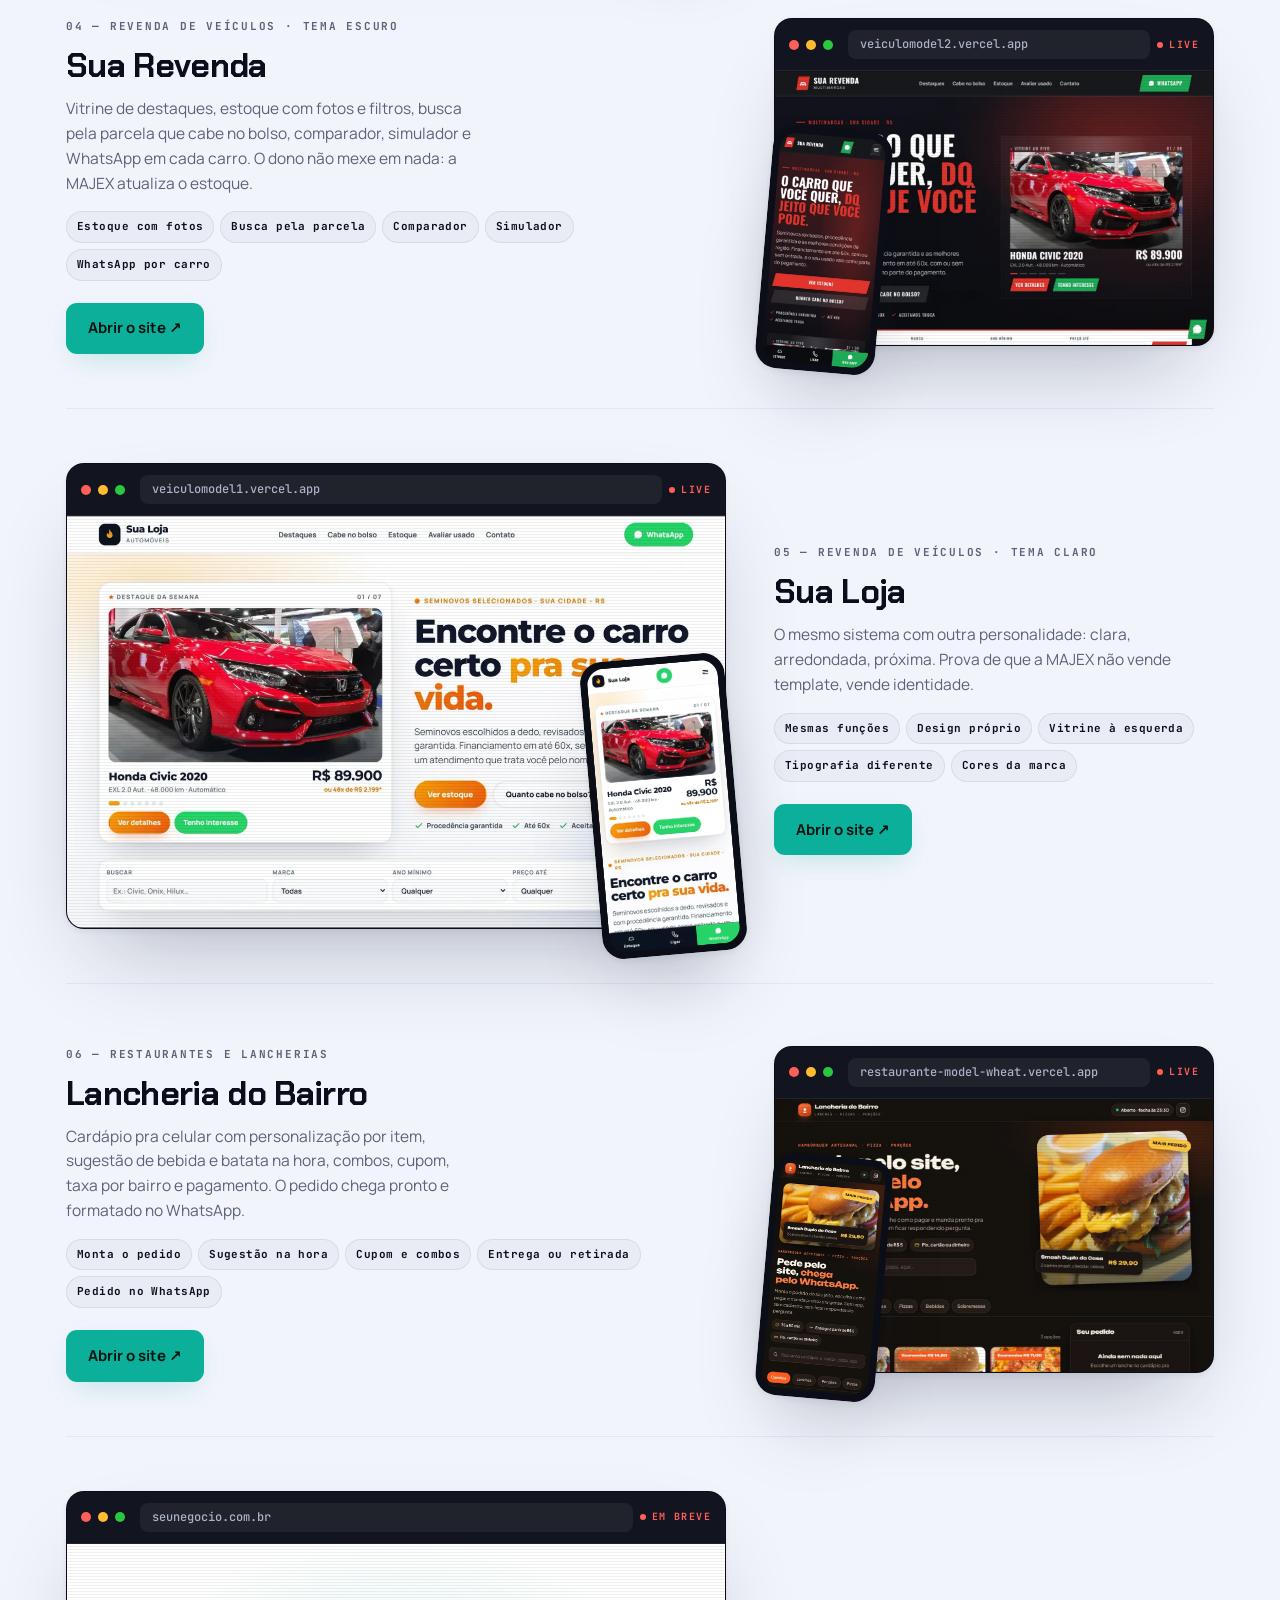
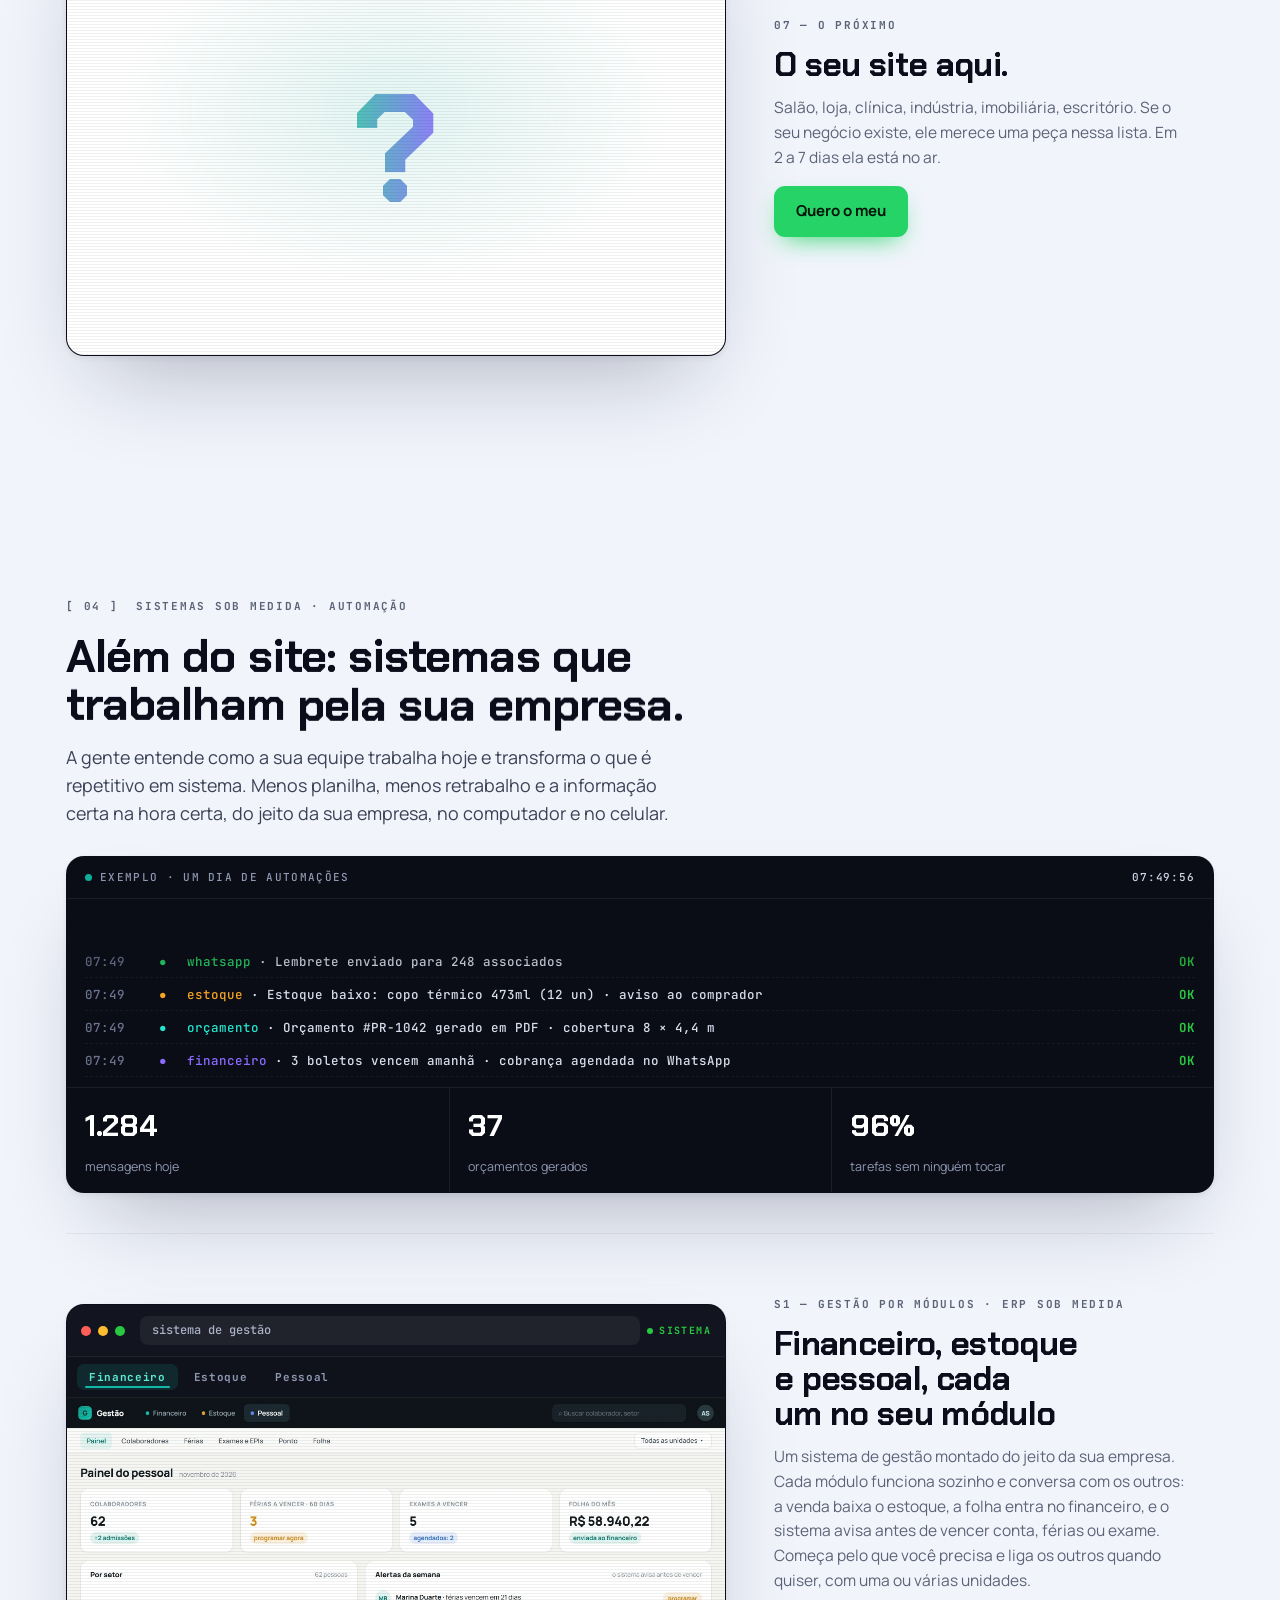
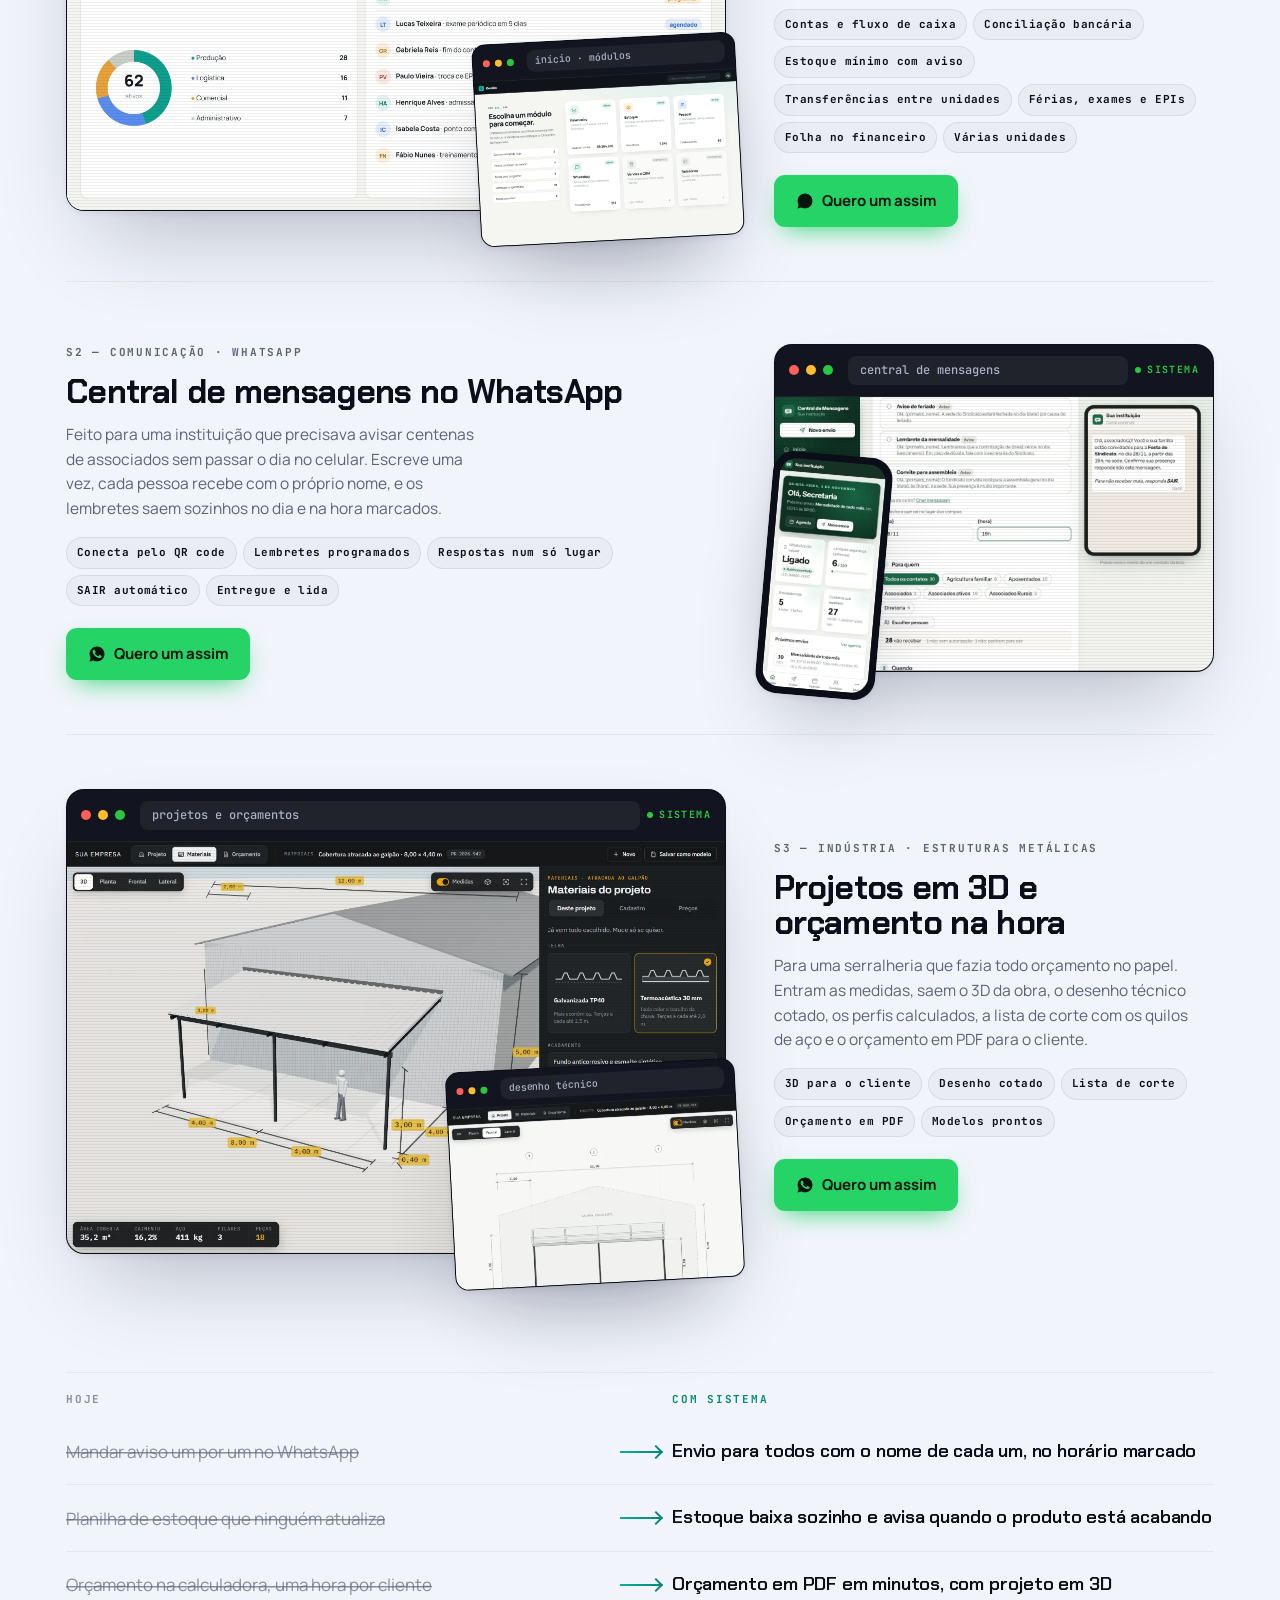
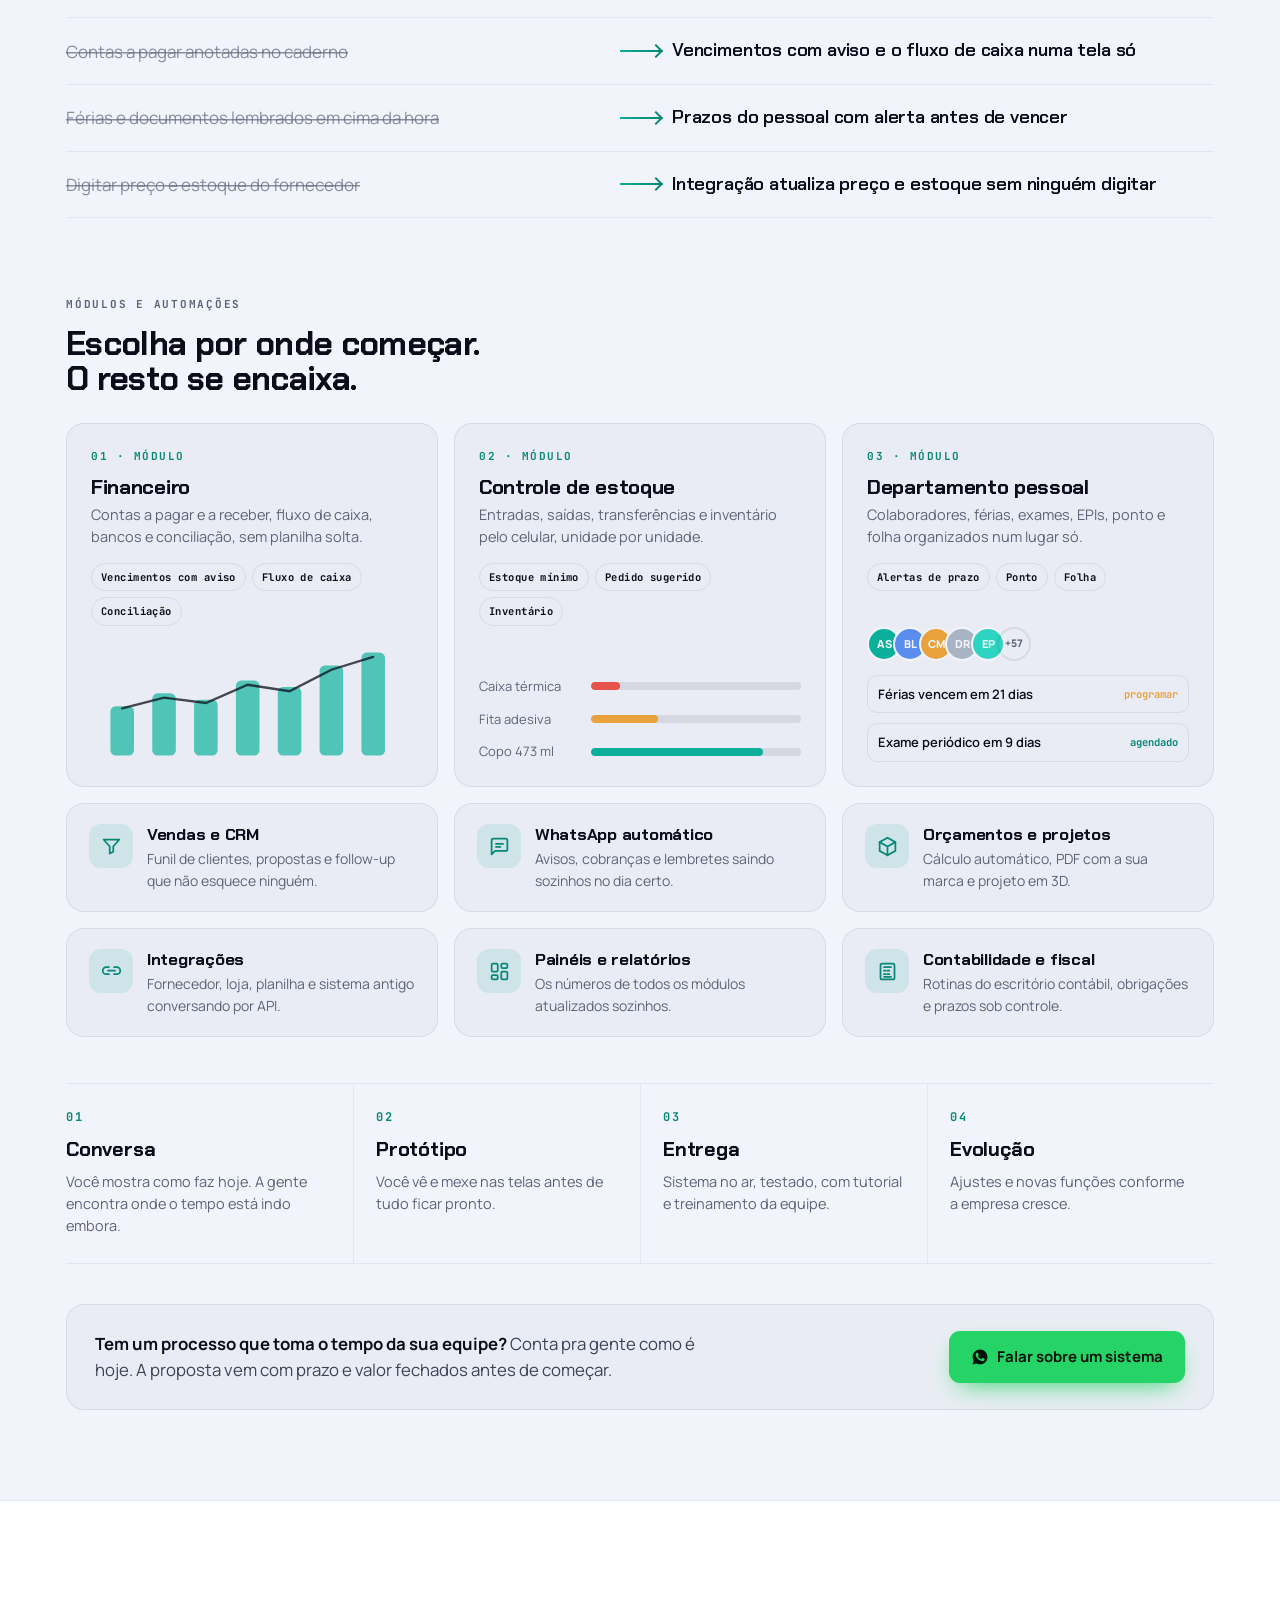
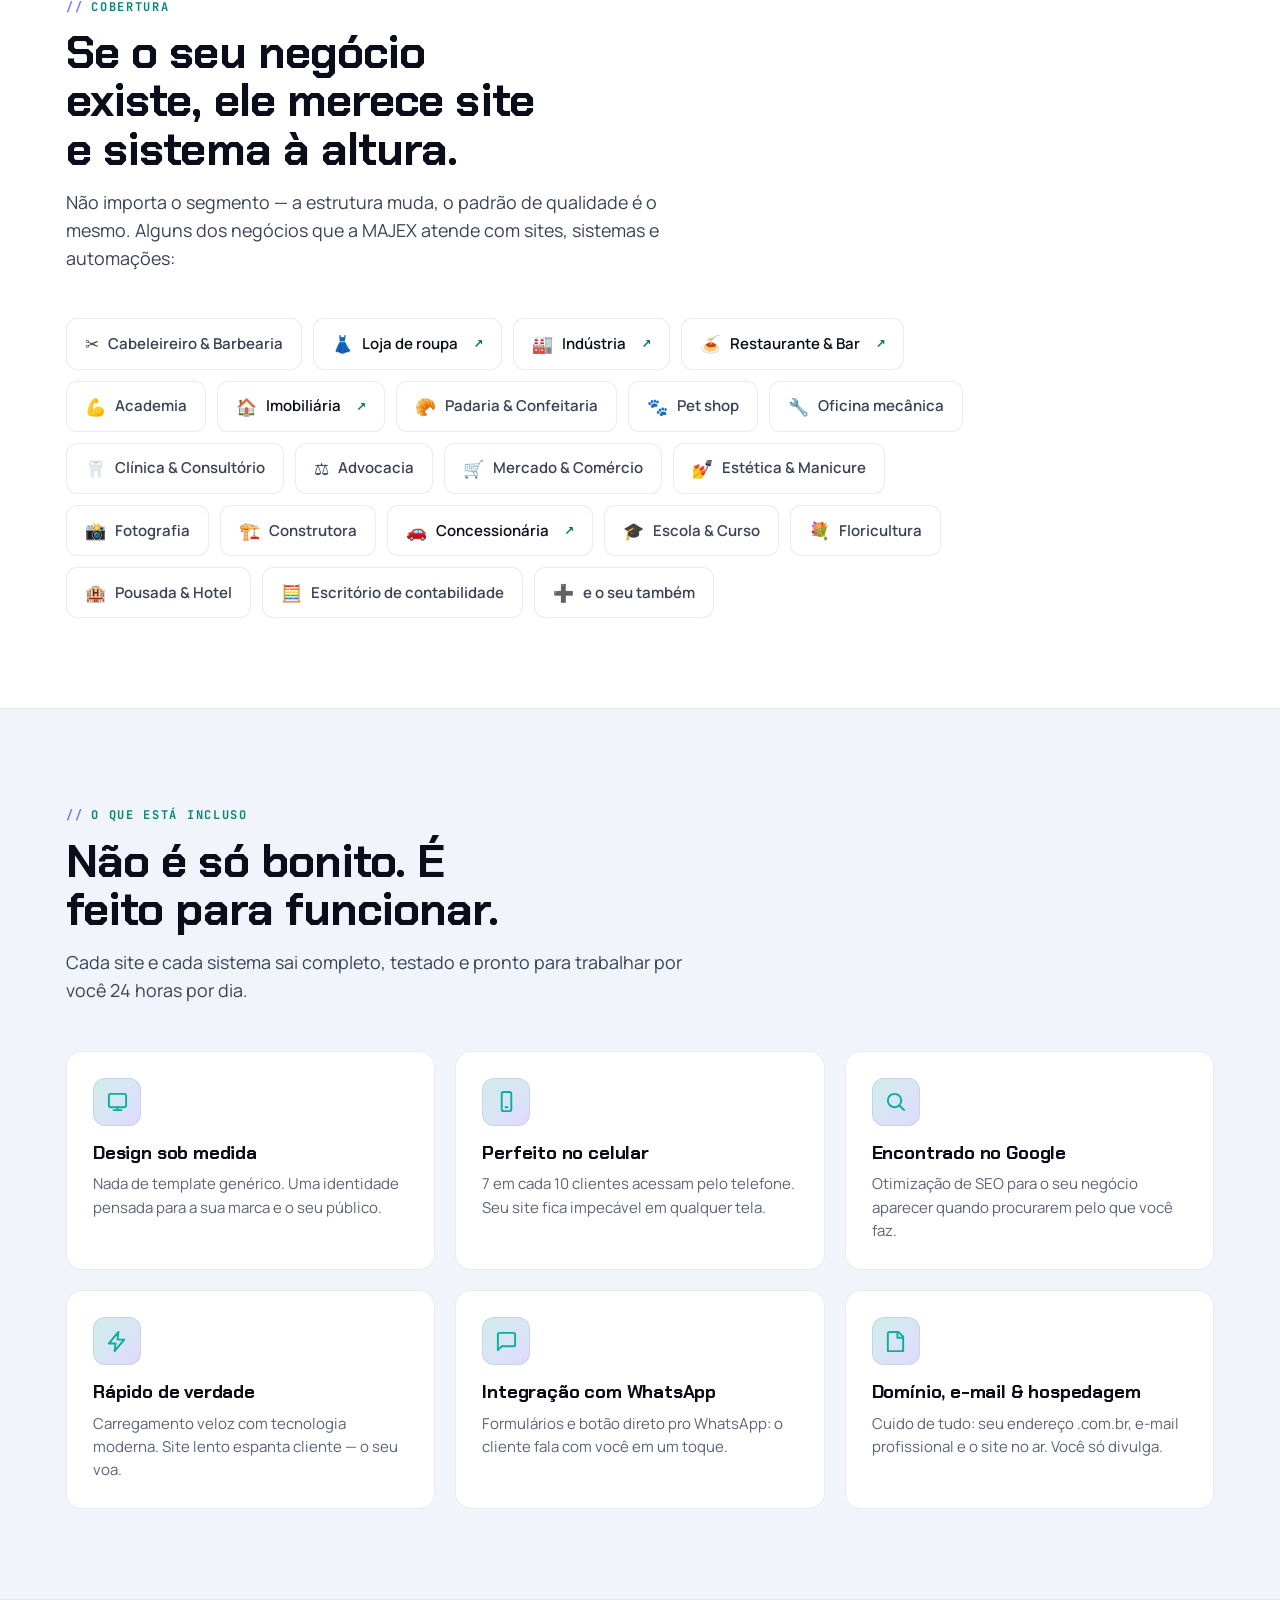
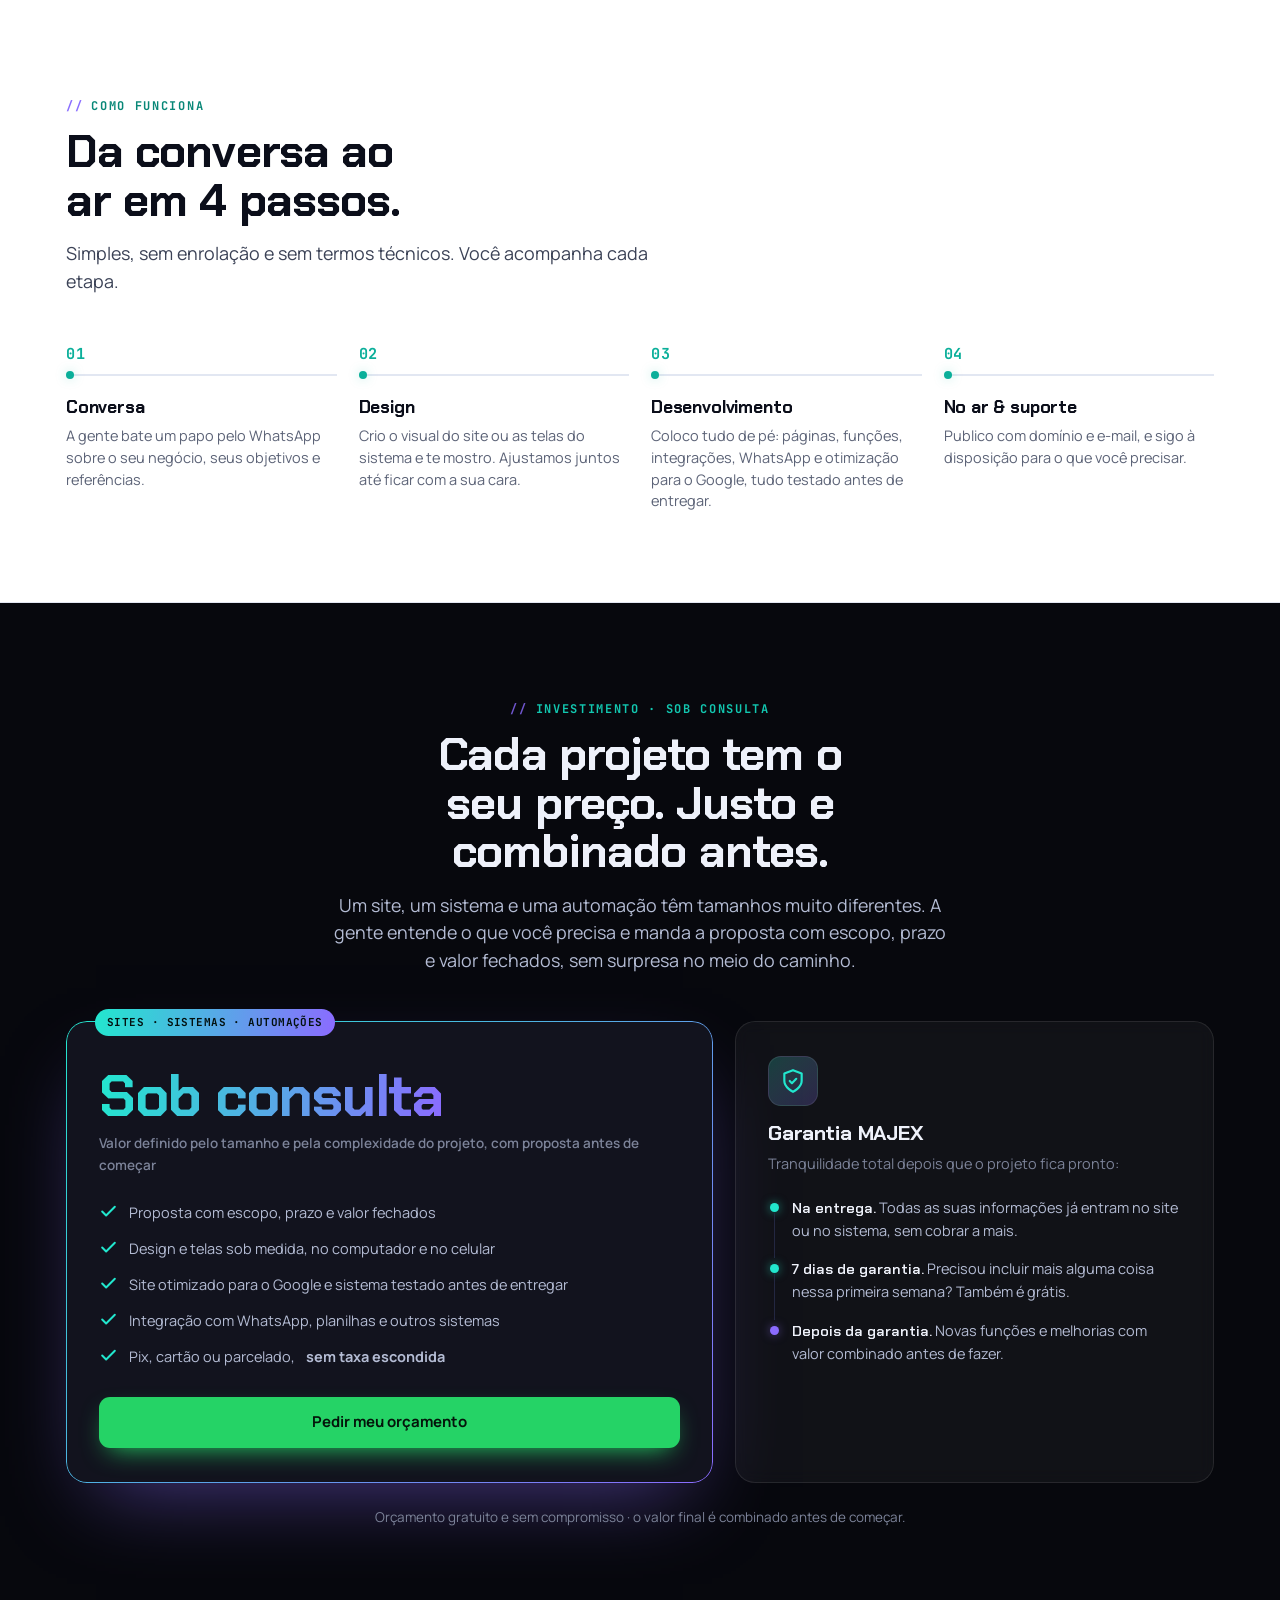
==== commit 110adb20: "Orcamento guiado na secao final: 3 perguntas que montam o pedido no WhatsApp - o que precisa, para q" ====
--- a/index.html
+++ b/index.html
@@ -483,6 +483,29 @@
 .cta-final h2{font-size:clamp(2rem,4vw,3.1rem); letter-spacing:-.02em}
 .cta-final p{color:var(--ink-2); font-size:1.15rem; max-width:52ch; margin:20px auto 0}
 .cta-final .hero-cta{justify-content:center; margin-top:32px}
+.orc{max-width:720px; margin:34px auto 0; text-align:left; display:grid; gap:24px}
+.orc-q{border:0; margin:0; padding:0; min-width:0}
+.orc-q legend,.orc-leg{display:flex; align-items:center; gap:10px; font-family:var(--f-display); font-weight:600; font-size:17px; color:var(--ink); margin:0 0 12px; padding:0}
+.orc-q legend>span,.orc-leg>span{flex:0 0 auto; width:26px; height:26px; border-radius:8px; display:grid; place-items:center; font:700 12px/1 var(--f-mono); color:var(--cyan-txt,var(--cyan)); border:1px solid var(--glass-bd); background:var(--glass)}
+.orc-leg em{font-style:normal; font-family:var(--f-body); color:var(--ink-soft); font-weight:500; font-size:14px}
+.orc-op{display:flex; flex-wrap:wrap; gap:8px}
+.orc-op label{position:relative; display:inline-flex}
+.orc-op input{position:absolute; inset:0; width:100%; height:100%; opacity:0; margin:0; cursor:pointer}
+.orc-op span{display:inline-flex; align-items:center; min-height:44px; padding:10px 16px; border-radius:12px; border:1.5px solid var(--glass-bd); background:var(--panel); color:var(--ink-2); font-weight:600; font-size:15px; transition:border-color .2s, background .2s, color .2s}
+.orc-op input:hover+span{border-color:var(--cyan)}
+.orc-op input:checked+span{border-color:var(--cyan); background:color-mix(in srgb, var(--cyan) 14%, var(--panel)); color:var(--ink)}
+.orc-op input:focus-visible+span{outline:2px solid var(--cyan); outline-offset:2px}
+.orc-campo{display:block}
+.orc-campo input{width:100%; min-height:48px; padding:12px 16px; border-radius:12px; border:1.5px solid var(--glass-bd); background:var(--panel); color:var(--ink); font:500 16px/1.4 var(--f-body)}
+.orc-campo input::placeholder{color:var(--ink-soft)}
+.orc-campo input:focus{outline:none; border-color:var(--cyan)}
+.orc-fim{display:flex; flex-wrap:wrap; align-items:center; gap:14px 22px; margin-top:2px}
+.orc-direto{color:var(--ink-2); font-size:14.5px; text-decoration:underline; text-underline-offset:3px}
+.orc-direto:hover{color:var(--ink)}
+.cta-final .orc-msg{min-height:1.4em; margin:0; max-width:none; font-size:14.5px; font-weight:600; color:var(--cyan-txt,var(--cyan))}
+.cta-final .orc-msg.erro{color:var(--ink)}
+.cta-final .orc-msg.erro::before{content:"! "; color:var(--cyan-txt,var(--cyan))}
+@media (max-width:560px){ .orc-op span{font-size:14.5px; padding:9px 13px} .orc-fim{flex-direction:column; align-items:stretch; text-align:center} }
 .cta-contacts{display:flex; flex-wrap:wrap; gap:12px 30px; justify-content:center; margin-top:34px; font-family:var(--f-mono); font-size:13.5px; color:var(--ink-soft)}
 .cta-contacts a{display:inline-flex; align-items:center; gap:9px; color:var(--ink)}
 .cta-contacts svg{width:16px; height:16px; color:var(--cyan)}
@@ -1531,13 +1554,21 @@
       <div class="cta-inner">
         <span class="eyebrow" style="justify-content:center">Vamos começar</span>
         <h2 style="margin-top:16px">O seu site ou sistema pode<br>estar no ar ainda este mês.</h2>
-        <p>Me manda uma mensagem contando qual é o seu negócio e o que você precisa: site, sistema ou automação. O orçamento é gratuito e sem compromisso.</p>
-        <div class="hero-cta">
-          <a class="btn btn-wa" href="https://wa.me/5555996241177?text=Ol%C3%A1%20MAJEX!%20Vi%20o%20portf%C3%B3lio%20e%20quero%20um%20or%C3%A7amento." target="_blank" rel="noopener">
-            <svg viewBox="0 0 24 24" fill="currentColor" aria-hidden="true"><path d="M17.472 14.382c-.297-.149-1.758-.867-2.03-.967-.273-.099-.471-.148-.67.15-.197.297-.767.966-.94 1.164-.173.199-.347.223-.644.075-.297-.15-1.255-.463-2.39-1.475-.883-.788-1.48-1.761-1.653-2.059-.173-.297-.018-.458.13-.606.134-.133.298-.347.446-.52.149-.174.198-.298.298-.497.099-.198.05-.371-.025-.52-.075-.149-.669-1.612-.916-2.207-.242-.579-.487-.5-.669-.51-.173-.008-.371-.01-.57-.01-.198 0-.52.074-.792.372-.272.297-1.04 1.016-1.04 2.479 0 1.462 1.065 2.875 1.213 3.074.149.198 2.096 3.2 5.077 4.487.709.306 1.262.489 1.694.625.712.227 1.36.195 1.871.118.571-.085 1.758-.719 2.006-1.413.248-.694.248-1.289.173-1.413-.074-.124-.272-.198-.57-.347m-5.421 7.403h-.004a9.87 9.87 0 01-5.031-1.378l-.361-.214-3.741.982.998-3.648-.235-.374a9.86 9.86 0 01-1.51-5.26c.001-5.45 4.436-9.884 9.888-9.884 2.64 0 5.122 1.03 6.988 2.898a9.825 9.825 0 012.893 6.994c-.003 5.45-4.437 9.884-9.885 9.884m8.413-18.297A11.815 11.815 0 0012.05 0C5.495 0 .16 5.335.157 11.892c0 2.096.547 4.142 1.588 5.945L.057 24l6.305-1.654a11.882 11.882 0 005.683 1.448h.005c6.554 0 11.89-5.335 11.893-11.893a11.821 11.821 0 00-3.48-8.413Z"/></svg>
-            Chamar no WhatsApp
-          </a>
-        </div>
+        <p>Responda 3 perguntas rápidas e o pedido chega organizado no meu WhatsApp. O orçamento é gratuito e sem compromisso.</p>
+        <form class="orc" id="orc" novalidate>
+          <fieldset class="orc-q"><legend><span>1</span>O que você precisa?</legend>
+            <div class="orc-op"><label><input type="radio" name="orc-o" value="Site para a empresa"><span>Site para a empresa</span></label><label><input type="radio" name="orc-o" value="Loja ou catálogo"><span>Loja ou catálogo</span></label><label><input type="radio" name="orc-o" value="Cardápio com pedido"><span>Cardápio com pedido</span></label><label><input type="radio" name="orc-o" value="Sistema sob medida"><span>Sistema sob medida</span></label><label><input type="radio" name="orc-o" value="Automação de WhatsApp"><span>Automação de WhatsApp</span></label><label><input type="radio" name="orc-o" value="Ainda não sei"><span>Ainda não sei</span></label></div>
+          </fieldset>
+          <fieldset class="orc-q"><legend><span>2</span>Para quando?</legend>
+            <div class="orc-op"><label><input type="radio" name="orc-p" value="Este mês"><span>Este mês</span></label><label><input type="radio" name="orc-p" value="Nos próximos 2 meses"><span>Nos próximos 2 meses</span></label><label><input type="radio" name="orc-p" value="Só estou pesquisando"><span>Só estou pesquisando</span></label></div>
+          </fieldset>
+          <label class="orc-q orc-campo"><span class="orc-leg"><span>3</span>Conte do seu negócio <em>(opcional)</em></span><input type="text" id="orcNeg" maxlength="90" autocomplete="organization" placeholder="Ex.: revenda de carros em Santa Rosa"></label>
+          <div class="orc-fim">
+            <button class="btn btn-wa" type="submit"><svg viewBox="0 0 24 24" fill="currentColor" aria-hidden="true"><path d="M17.472 14.382c-.297-.149-1.758-.867-2.03-.967-.273-.099-.471-.148-.67.15-.197.297-.767.966-.94 1.164-.173.199-.347.223-.644.075-.297-.15-1.255-.463-2.39-1.475-.883-.788-1.48-1.761-1.653-2.059-.173-.297-.018-.458.13-.606.134-.133.298-.347.446-.52.149-.174.198-.298.298-.497.099-.198.05-.371-.025-.52-.075-.149-.669-1.612-.916-2.207-.242-.579-.487-.5-.669-.51-.173-.008-.371-.01-.57-.01-.198 0-.52.074-.792.372-.272.297-1.04 1.016-1.04 2.479 0 1.462 1.065 2.875 1.213 3.074.149.198 2.096 3.2 5.077 4.487.709.306 1.262.489 1.694.625.712.227 1.36.195 1.871.118.571-.085 1.758-.719 2.006-1.413.248-.694.248-1.289.173-1.413-.074-.124-.272-.198-.57-.347m-5.421 7.403h-.004a9.87 9.87 0 01-5.031-1.378l-.361-.214-3.741.982.998-3.648-.235-.374a9.86 9.86 0 01-1.51-5.26c.001-5.45 4.436-9.884 9.888-9.884 2.64 0 5.122 1.03 6.988 2.898a9.825 9.825 0 012.893 6.994c-.003 5.45-4.437 9.884-9.885 9.884m8.413-18.297A11.815 11.815 0 0012.05 0C5.495 0 .16 5.335.157 11.892c0 2.096.547 4.142 1.588 5.945L.057 24l6.305-1.654a11.882 11.882 0 005.683 1.448h.005c6.554 0 11.89-5.335 11.893-11.893a11.821 11.821 0 00-3.48-8.413Z"/></svg>Enviar pedido no WhatsApp</button>
+            <a class="orc-direto" href="https://wa.me/5555996241177?text=Ol%C3%A1%20MAJEX!%20Vi%20o%20portf%C3%B3lio%20e%20quero%20um%20or%C3%A7amento." target="_blank" rel="noopener">ou chame direto, sem responder nada</a>
+          </div>
+          <p class="orc-msg" role="status" aria-live="polite"></p>
+        </form>
         <div class="cta-contacts">
           <a href="https://wa.me/5555996241177" target="_blank" rel="noopener"><svg viewBox="0 0 24 24" fill="none" stroke="currentColor" stroke-width="2" stroke-linecap="round" stroke-linejoin="round"><path d="M22 16.92v3a2 2 0 0 1-2.18 2 19.79 19.79 0 0 1-8.63-3.07 19.5 19.5 0 0 1-6-6 19.79 19.79 0 0 1-3.07-8.67A2 2 0 0 1 4.11 2h3a2 2 0 0 1 2 1.72c.13.96.36 1.9.7 2.81a2 2 0 0 1-.45 2.11L8.09 9.91a16 16 0 0 0 6 6l1.27-1.27a2 2 0 0 1 2.11-.45c.9.34 1.85.57 2.81.7A2 2 0 0 1 22 16.92z"/></svg> (55) 99624-1177</a>
           <a href="https://instagram.com/majexds" target="_blank" rel="noopener"><svg viewBox="0 0 24 24" fill="none" stroke="currentColor" stroke-width="2" stroke-linecap="round" stroke-linejoin="round"><rect x="2" y="2" width="20" height="20" rx="5"/><circle cx="12" cy="12" r="4"/><path d="M17.5 6.5h.01"/></svg> @majexds</a>
@@ -2078,6 +2109,20 @@
 </div>
 
 <script>
+/* orçamento guiado */
+(function(){ var f=document.getElementById('orc'); if(!f) return; var msg=f.querySelector('.orc-msg'), enviando=false;
+  f.addEventListener('submit',function(e){ e.preventDefault(); if(enviando) return;
+    var o=f.querySelector('input[name="orc-o"]:checked'), p=f.querySelector('input[name="orc-p"]:checked'), n=(document.getElementById('orcNeg').value||'').replace(/\s+/g,' ').trim();
+    if(!o){ msg.textContent='Escolha o que você precisa no item 1.'; msg.classList.add('erro'); f.querySelector('input[name="orc-o"]').focus(); return; }
+    msg.classList.remove('erro');
+    var t='Olá MAJEX! Quero um orçamento.\n\n• Preciso de: '+o.value+(n?'\n• Meu negócio: '+n:'')+(p?'\n• Para quando: '+p.value:'');
+    var a=document.createElement('a'); a.href='https://wa.me/5555996241177?text='+encodeURIComponent(t); a.target='_blank'; a.rel='noopener'; a.setAttribute('data-onde','orcamento-guiado'); a.hidden=true;
+    f.appendChild(a); a.click(); a.remove();
+    msg.textContent='Abrindo o WhatsApp com o seu pedido…'; enviando=true; setTimeout(function(){ enviando=false; },2500); });
+  f.addEventListener('change',function(){ if(msg.classList.contains('erro')){ msg.textContent=''; msg.classList.remove('erro'); } });
+})();
+</script>
+<script>
 /* ===== FX26 ===== */
 (function(){
   var $=function(s,r){return (r||document).querySelector(s);}, $$=function(s,r){return [].slice.call((r||document).querySelectorAll(s));};
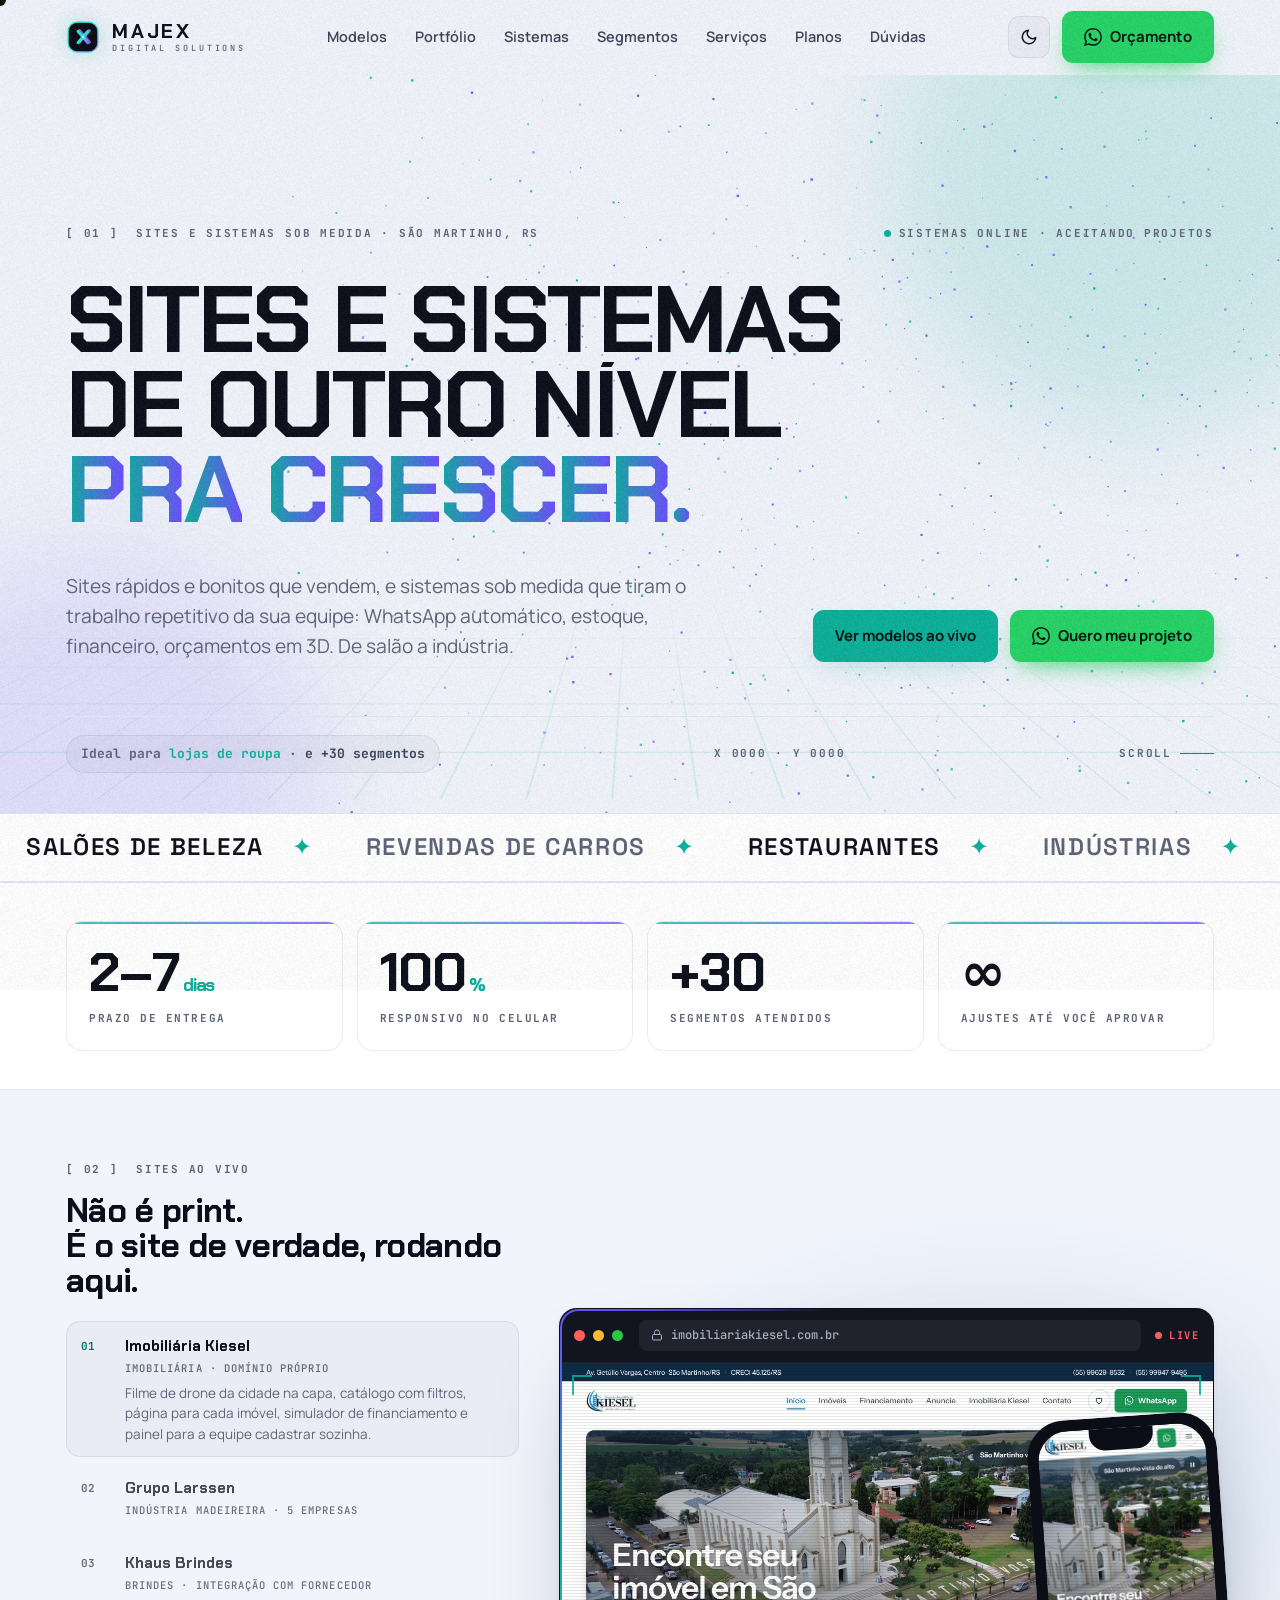
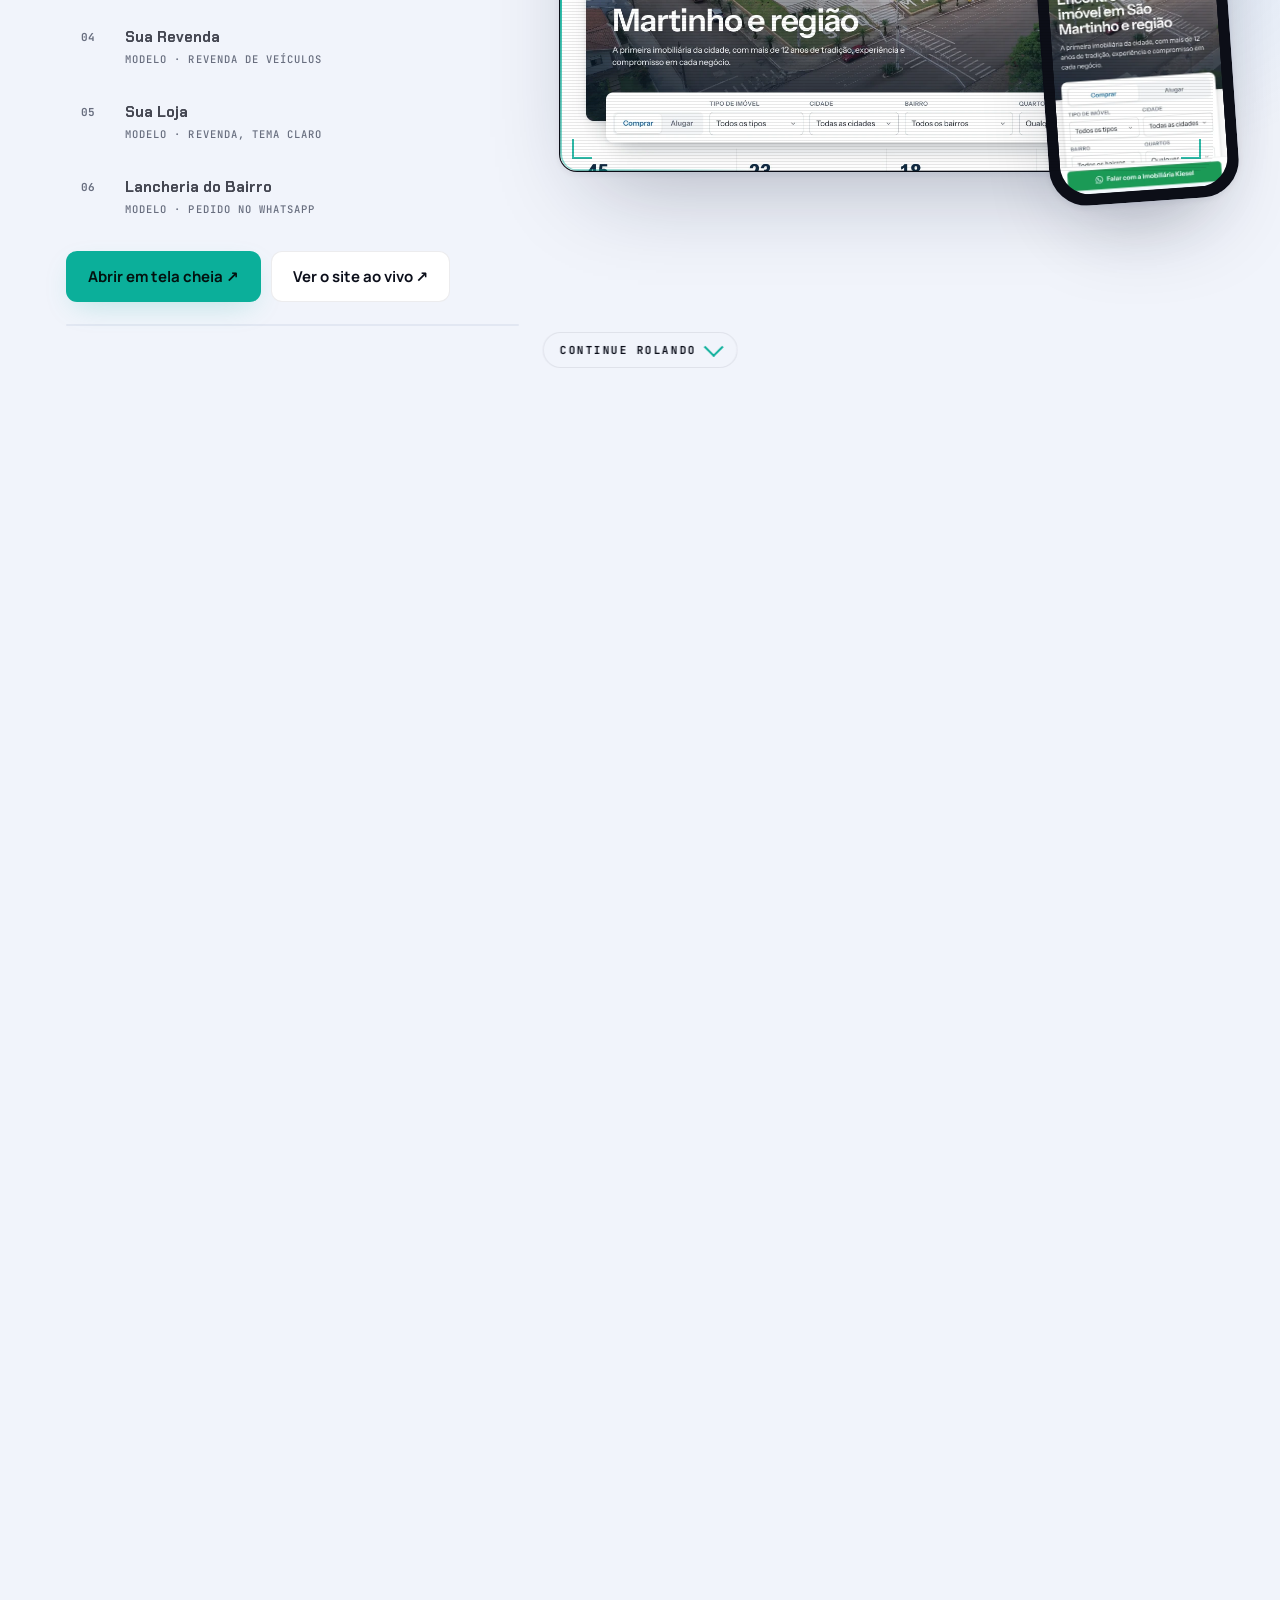
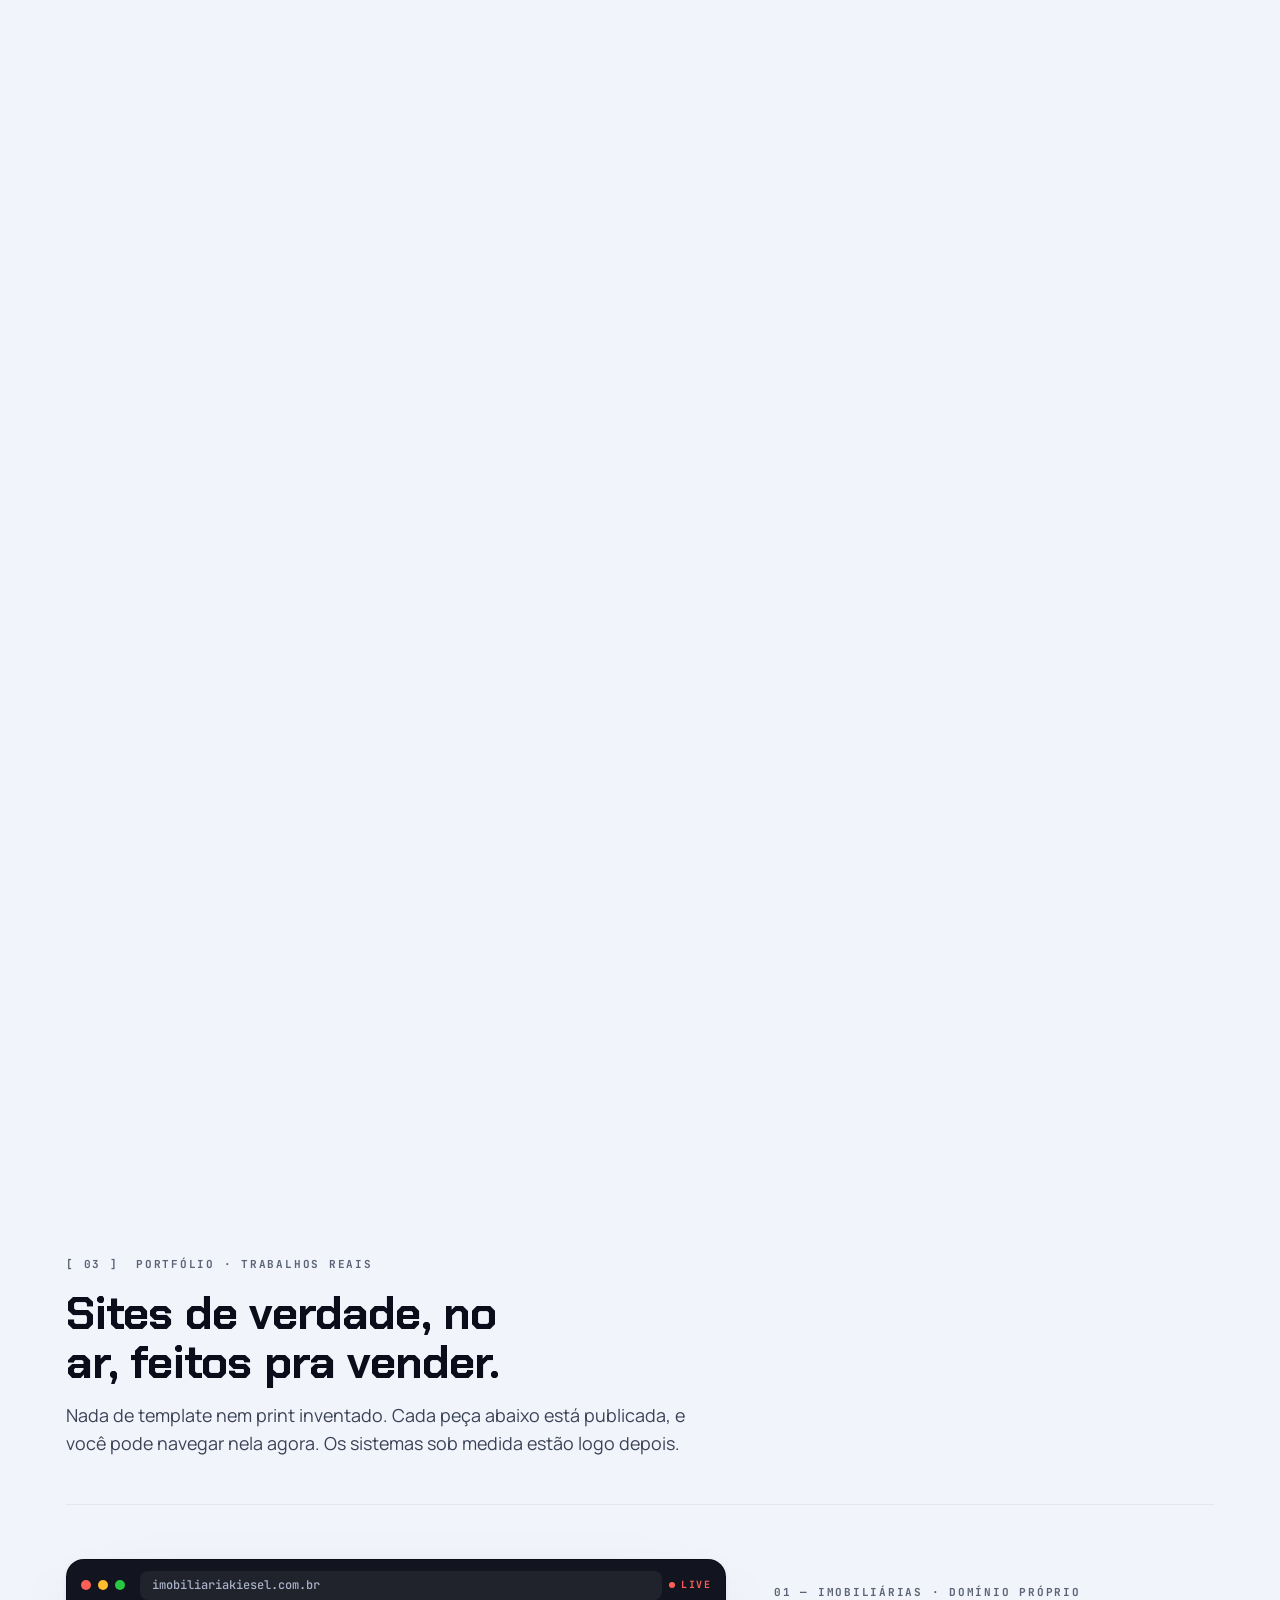
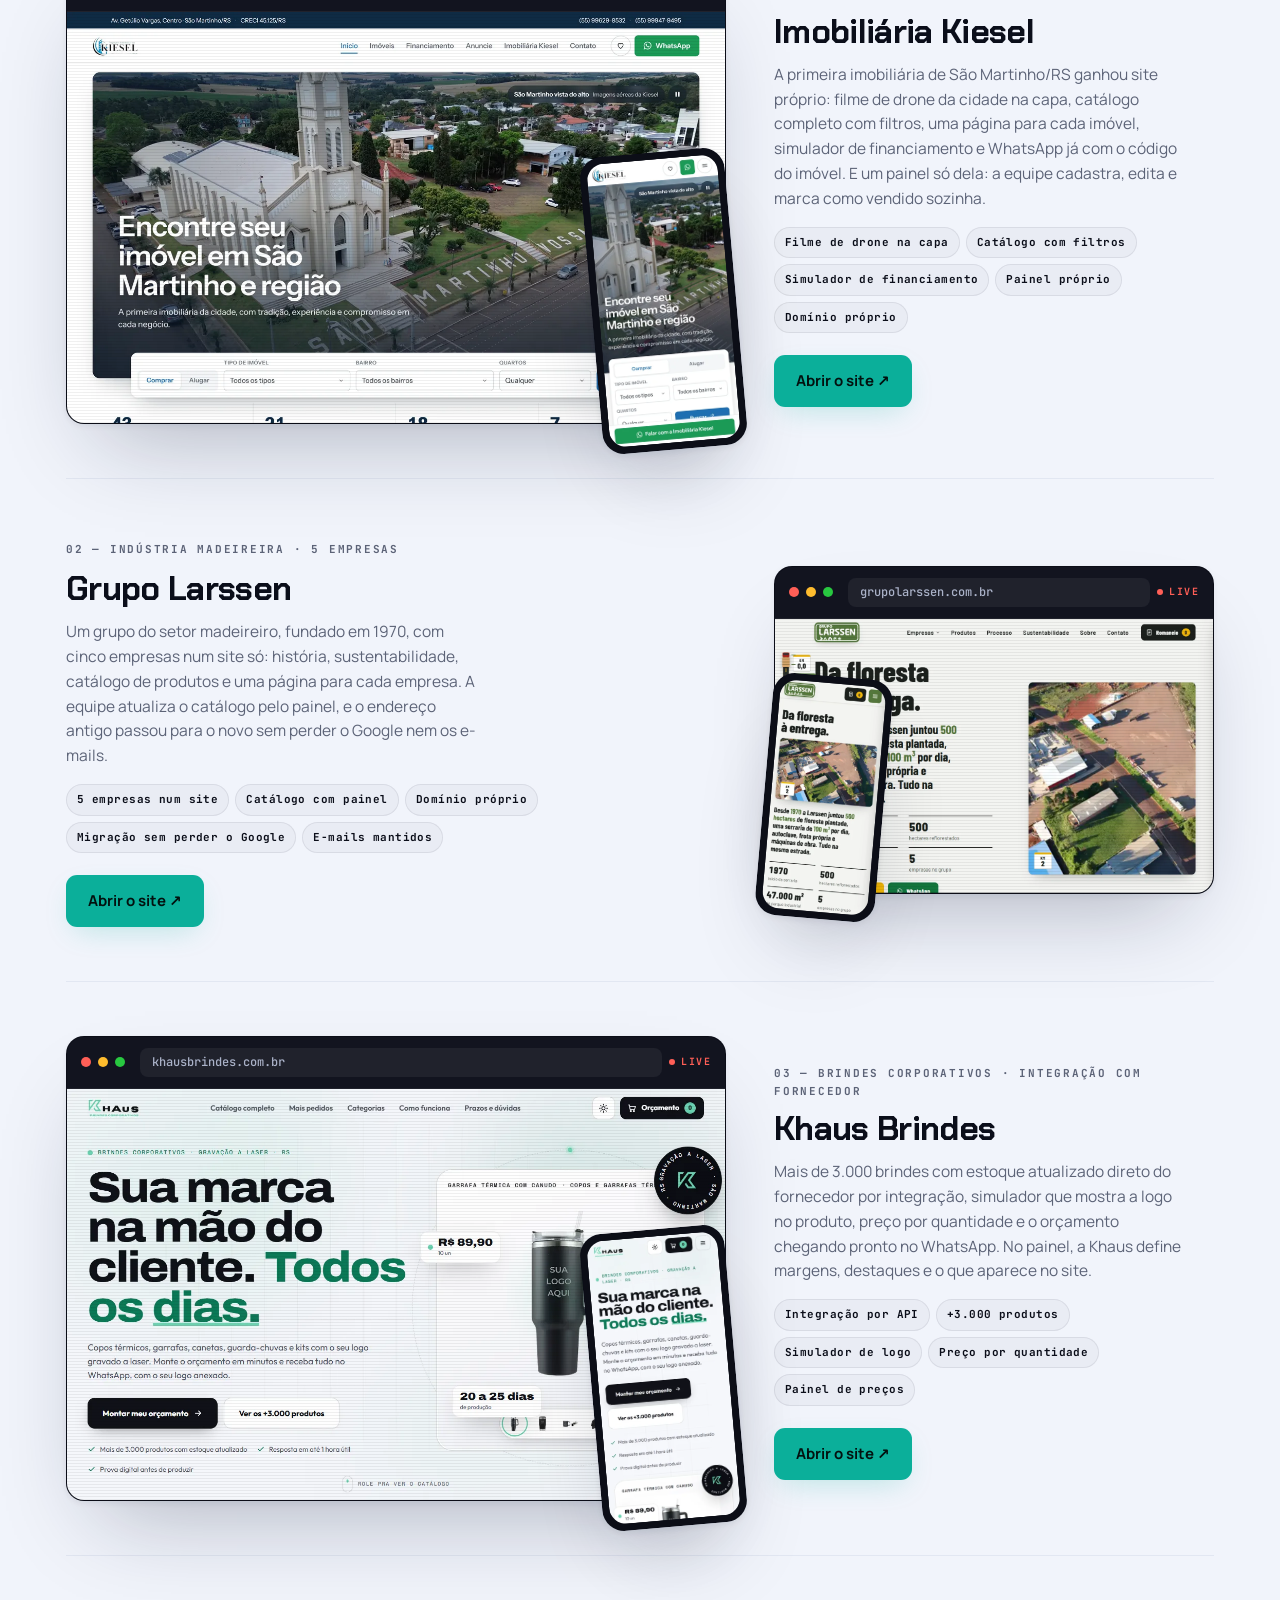
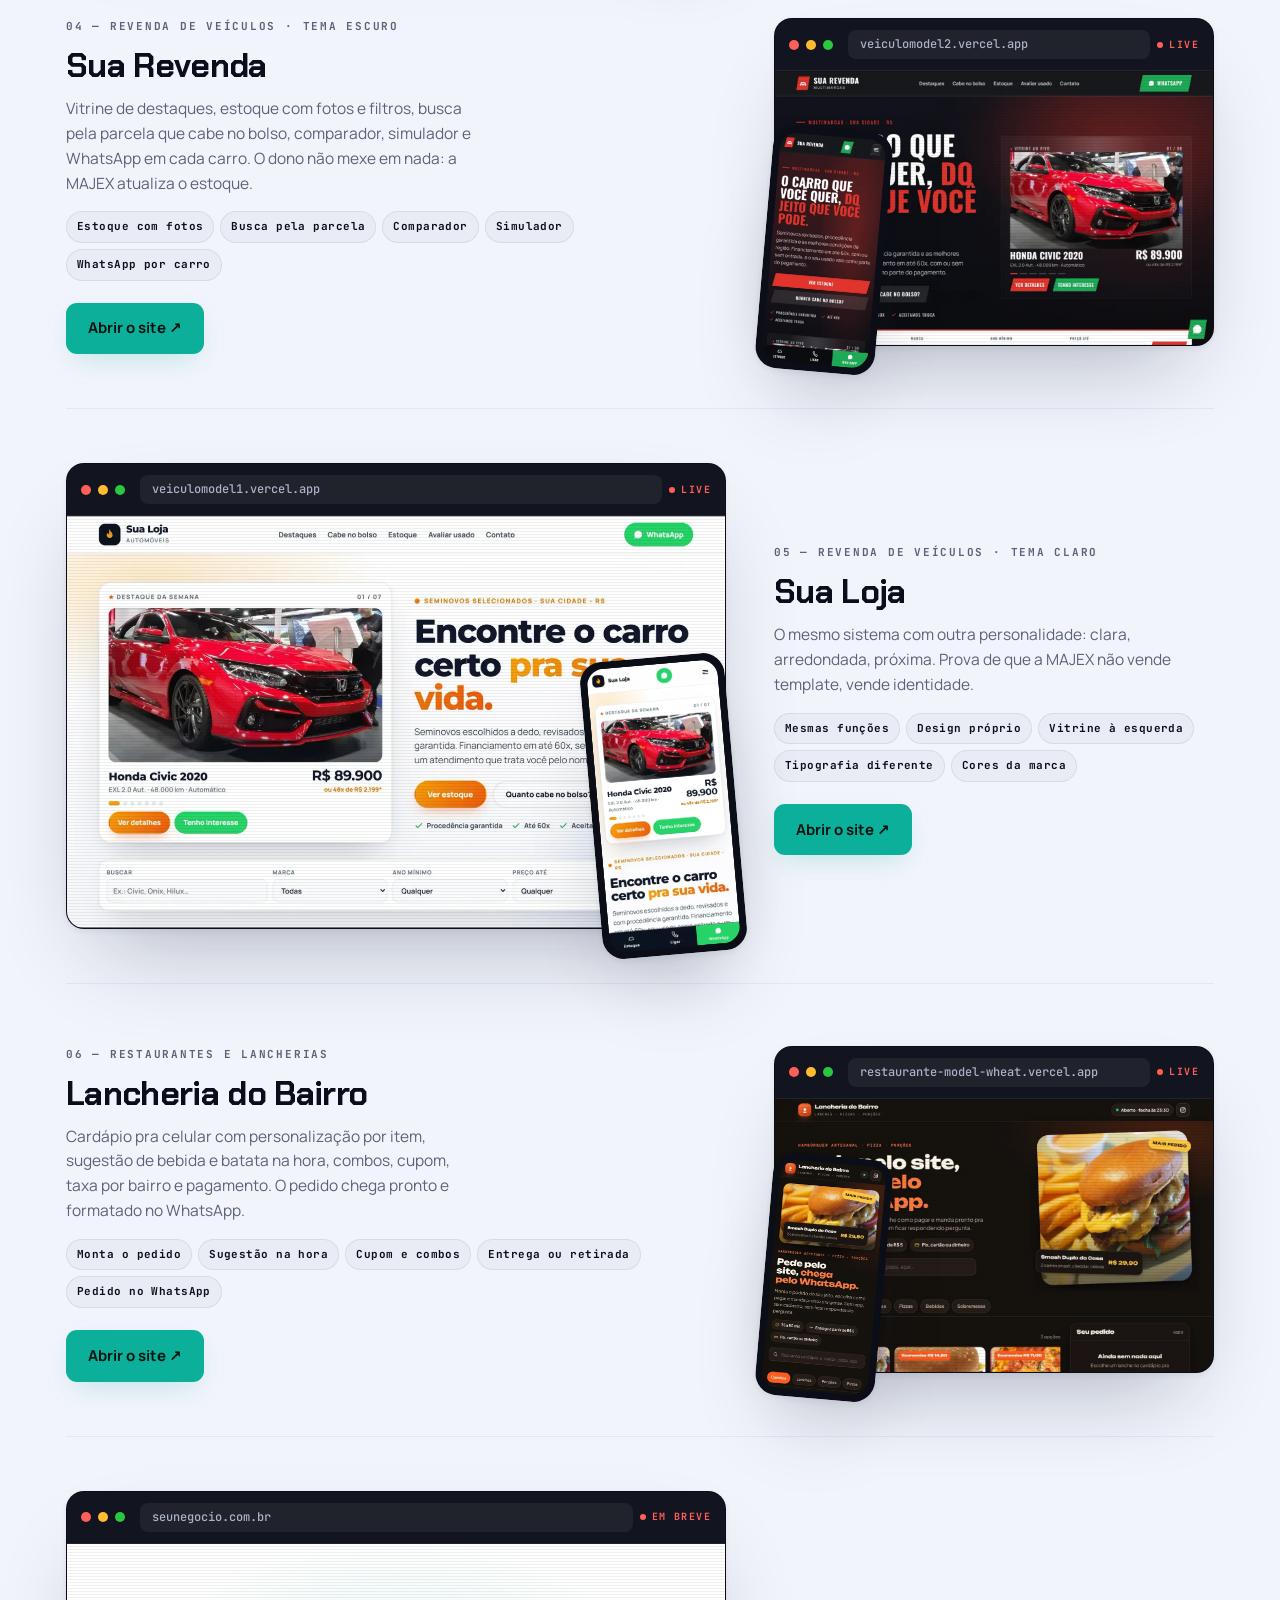
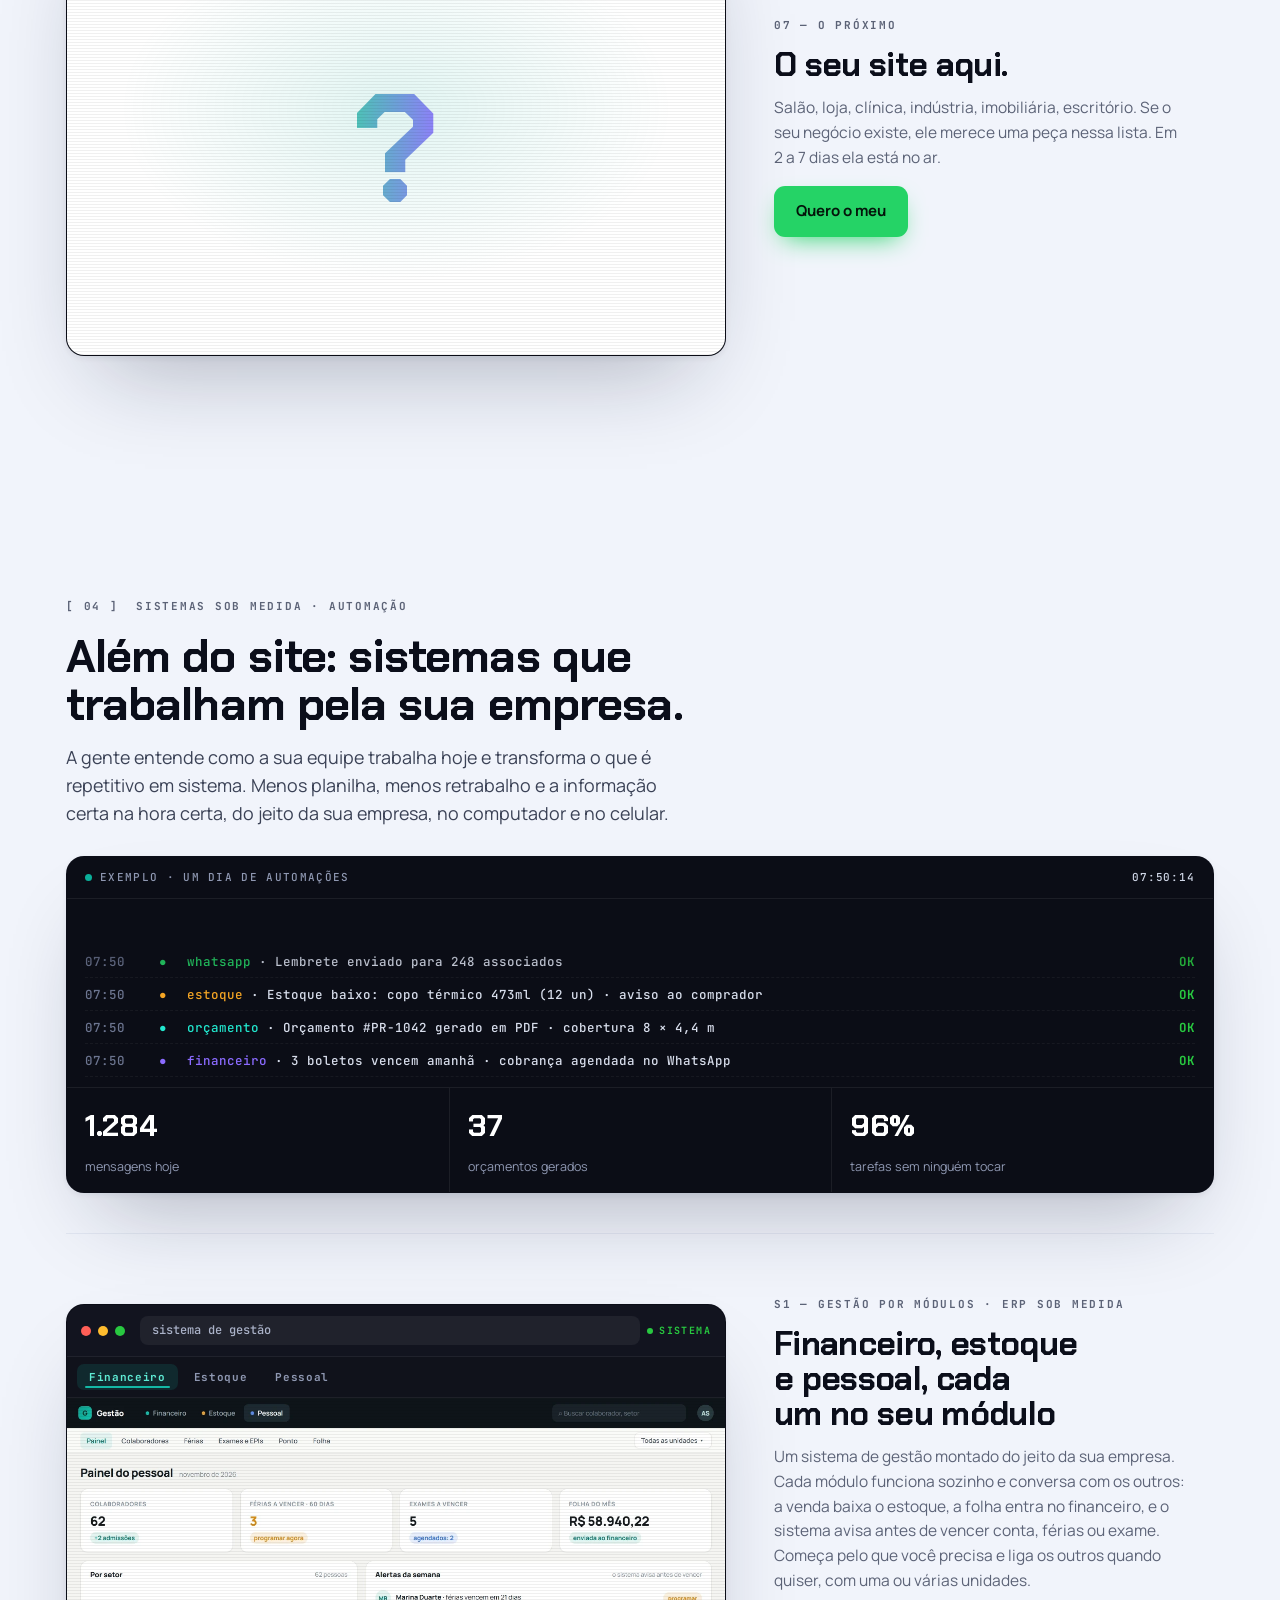
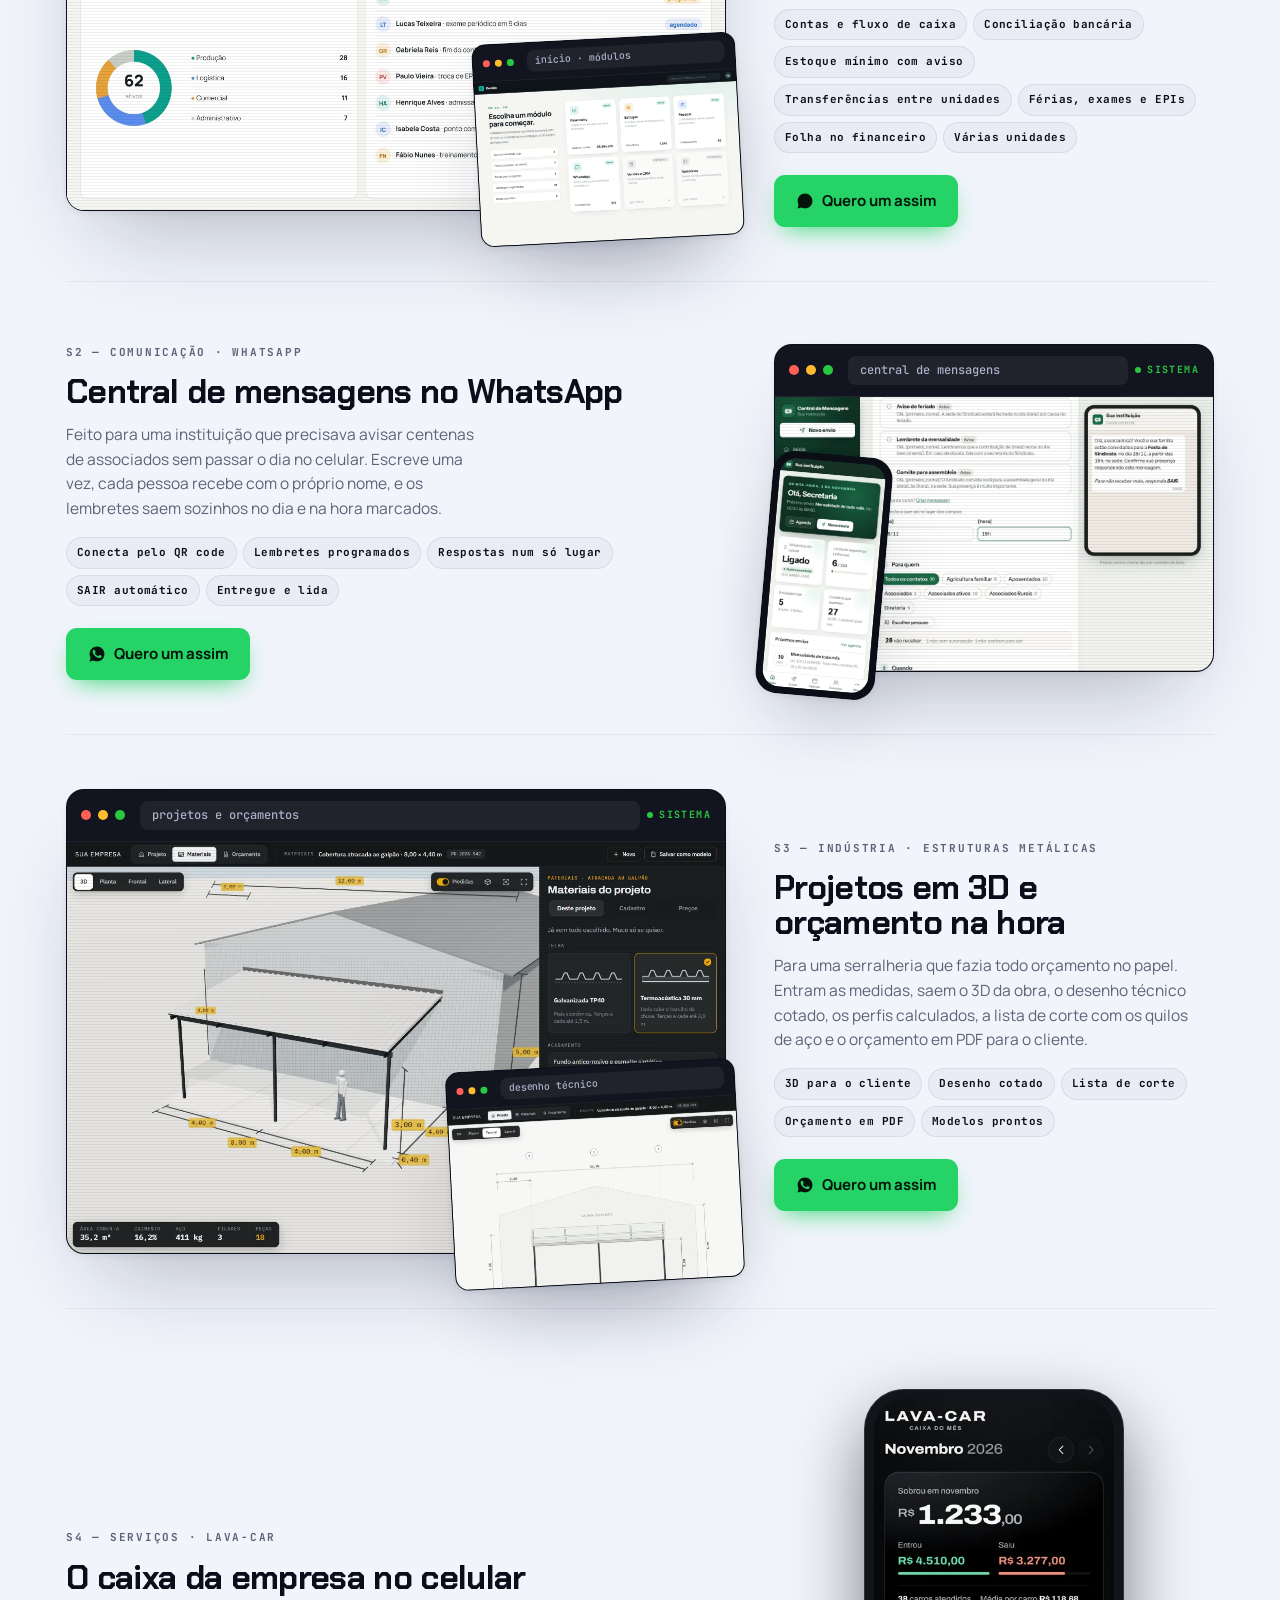
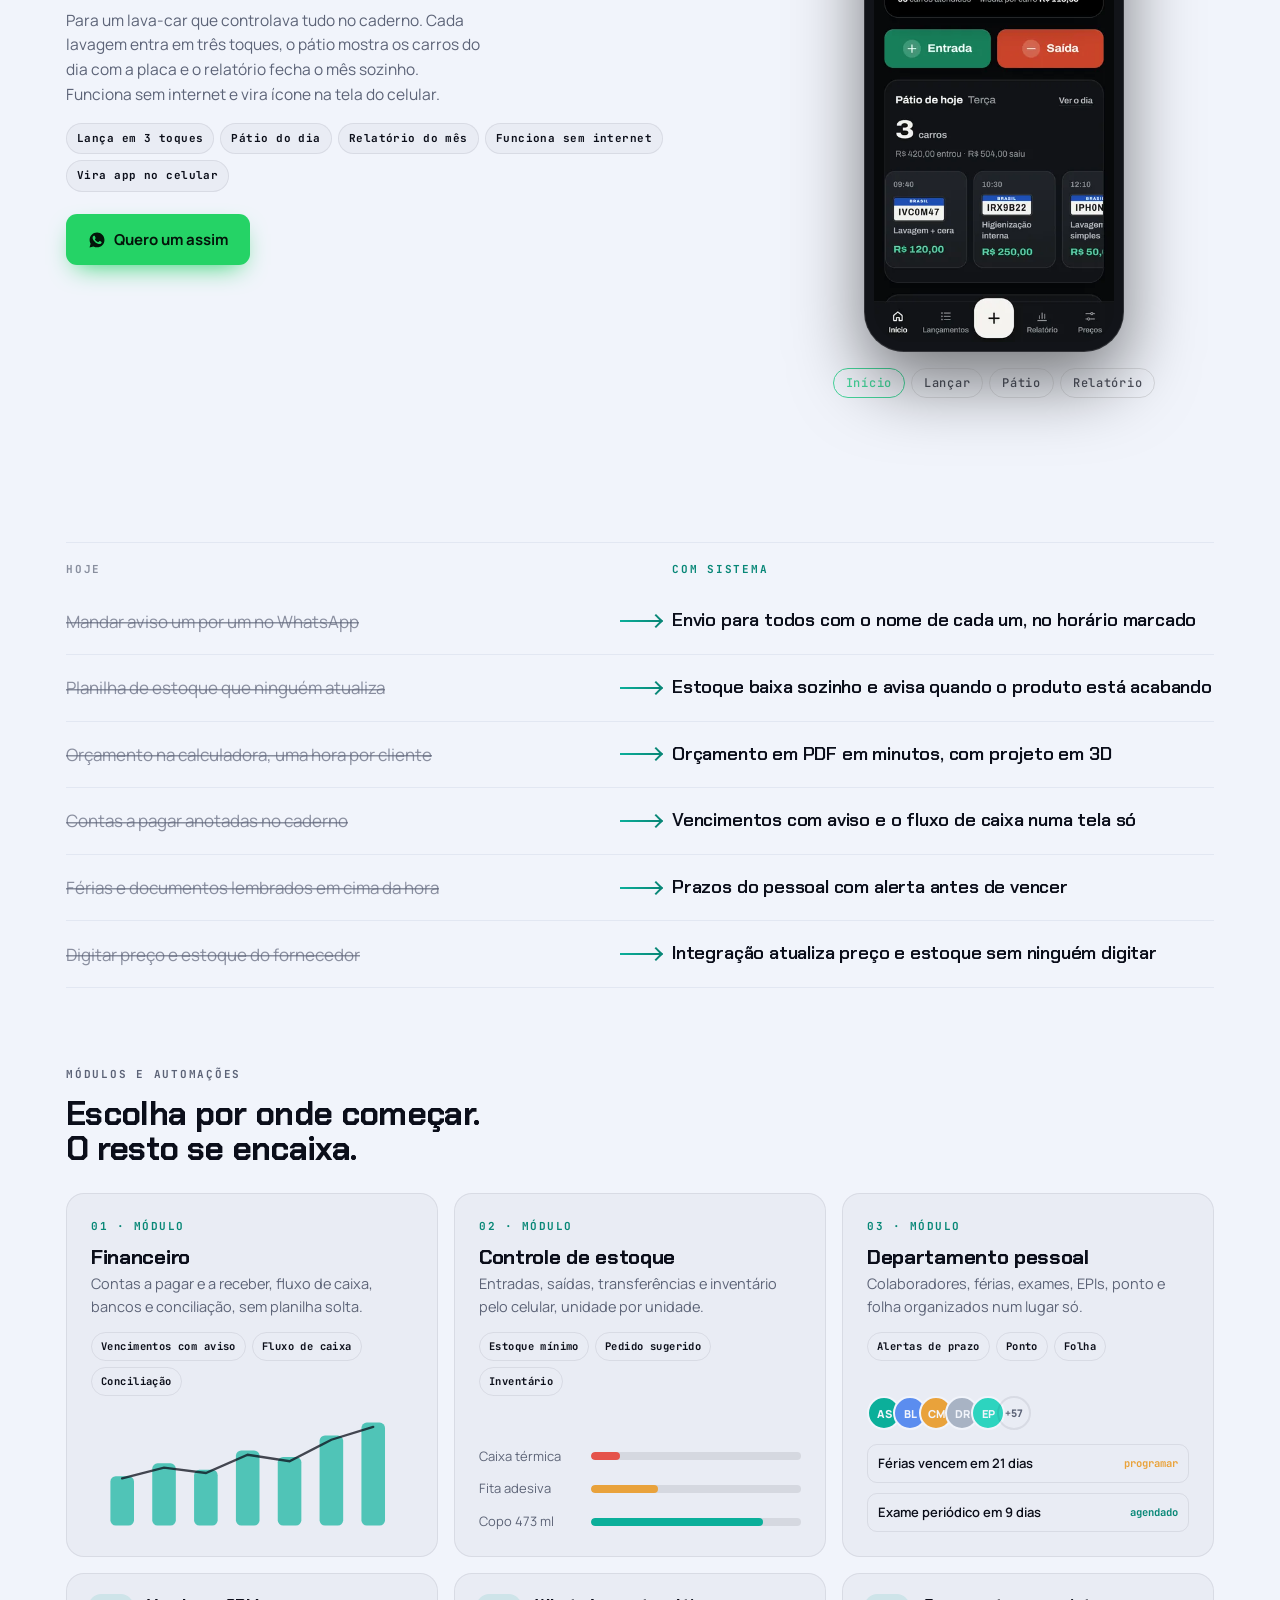
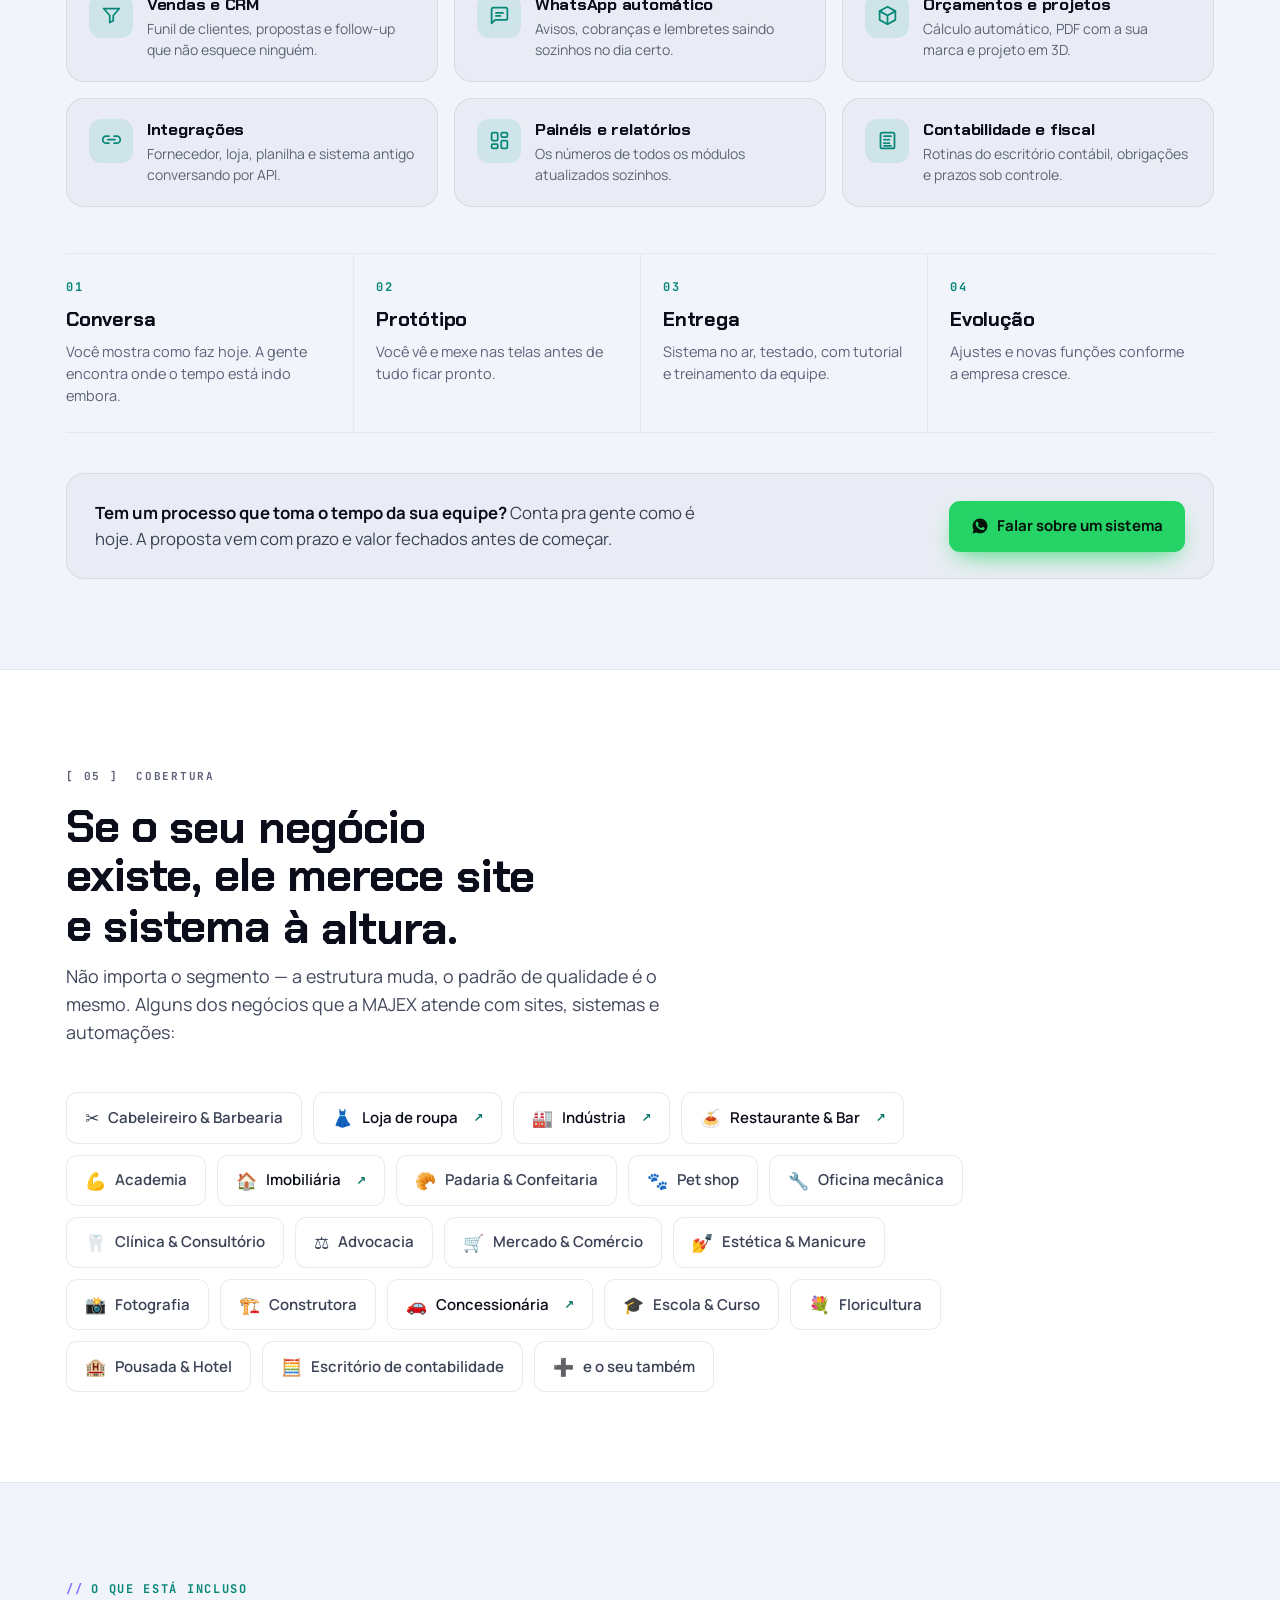
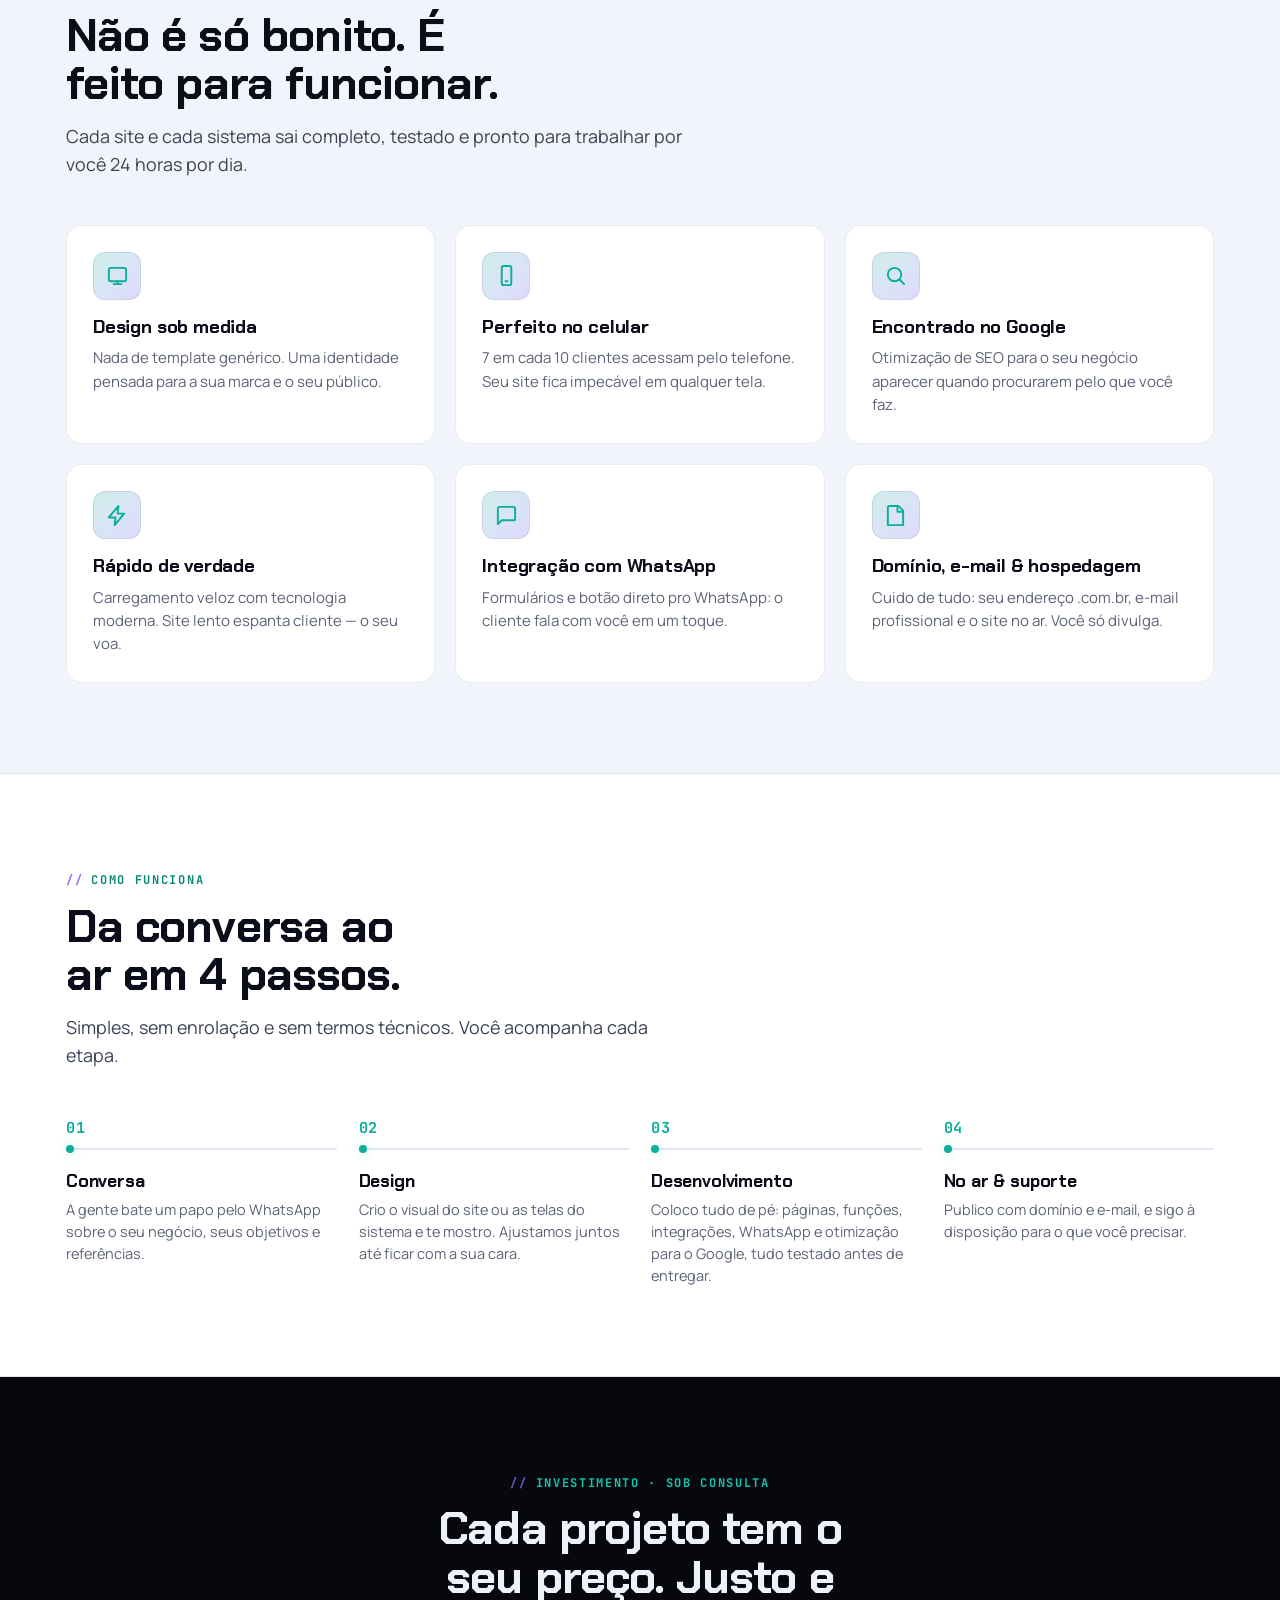
==== commit c55307b4: "Sistemas: case S4 app de caixa no celular (lava-car, sem nome do cliente) com as telas trocando sozi" ====
--- a/index.html
+++ b/index.html
@@ -1034,6 +1034,17 @@
 
 #planos .price{font-size:clamp(2.4rem,5vw,3.6rem); letter-spacing:-.02em}
 </style>
+<style>
+/* S4 — app de caixa: celular com as telas trocando sozinhas */
+.sis-caixa-media{display:flex;flex-direction:column;align-items:center;justify-content:center;gap:16px;padding:26px 0}
+.sis-fone{position:relative;display:block;width:min(260px,62vw);aspect-ratio:390/844;border-radius:40px;padding:9px;background:#121419;border:1.5px solid rgba(255,255,255,.13);box-shadow:0 30px 70px rgba(0,0,0,.5)}
+.sis-fone img{position:absolute;left:9px;top:9px;width:calc(100% - 18px);height:calc(100% - 18px);object-fit:cover;object-position:top;border-radius:32px;opacity:0;transform:translateY(10px) scale(1.015);transition:opacity .6s ease,transform .8s cubic-bezier(.16,1,.3,1)}
+.sis-fone img.on{opacity:1;transform:none}
+.sis-caixa-chips{display:flex;gap:6px;flex-wrap:wrap;justify-content:center}
+.sis-caixa-chips button{font:500 12px/1 'JetBrains Mono',ui-monospace,monospace;letter-spacing:.06em;padding:8px 12px;border-radius:999px;border:1px solid rgba(127,127,127,.35);background:transparent;color:inherit;opacity:.7;cursor:pointer;transition:opacity .2s,border-color .2s,color .2s}
+.sis-caixa-chips button:hover{opacity:1}
+.sis-caixa-chips button.on{opacity:1;border-color:var(--acc);color:var(--acc)}
+</style>
 </head>
 <body>
 
@@ -1374,6 +1385,19 @@
           <h3>Projetos em 3D e orçamento na hora</h3>
           <p>Para uma serralheria que fazia todo orçamento no papel. Entram as medidas, saem o 3D da obra, o desenho técnico cotado, os perfis calculados, a lista de corte com os quilos de aço e o orçamento em PDF para o cliente.</p>
           <ul class="pf4-feats"><li>3D para o cliente</li><li>Desenho cotado</li><li>Lista de corte</li><li>Orçamento em PDF</li><li>Modelos prontos</li></ul>
+          <a class="btn btn-wa mag" href="#contato"><svg viewBox="0 0 24 24" fill="currentColor" aria-hidden="true"><path d="M12.04 2C6.58 2 2.13 6.45 2.13 11.91c0 1.75.46 3.45 1.32 4.95L2.05 22l5.25-1.38c1.45.79 3.08 1.21 4.74 1.21 5.46 0 9.91-4.45 9.91-9.91C21.95 6.45 17.5 2 12.04 2Zm5.8 14.04c-.24.69-1.42 1.32-1.96 1.4-.5.08-1.14.11-1.83-.11-.42-.13-.97-.31-1.67-.61-2.93-1.27-4.85-4.22-5-4.42-.15-.2-1.2-1.59-1.2-3.04s.76-2.16 1.03-2.46c.27-.3.59-.37.79-.37h.57c.18 0 .43-.07.67.51.25.59.84 2.04.91 2.19.07.15.12.32.02.52-.1.2-.15.32-.3.49-.15.17-.31.39-.45.52-.15.15-.3.31-.13.61.17.3.77 1.27 1.65 2.06 1.13 1.01 2.09 1.32 2.38 1.47.3.15.47.12.64-.07.17-.2.74-.86.94-1.16.2-.3.39-.25.66-.15.27.1 1.72.81 2.01.96.3.15.49.22.57.34.07.13.07.71-.17 1.4Z"/></svg>Quero um assim</a>
+        </div>
+      </article>
+      <article class="pf4-case sis-caixa" style="--acc:#46D69C">
+        <div class="pf4-media sis-caixa-media">
+          <span class="sis-fone" id="sisFone"><img class="on" src="img/sis-caixa-inicio-390.webp" srcset="img/sis-caixa-inicio-390.webp 390w, img/sis-caixa-inicio-780.webp 780w" sizes="260px" width="390" height="844" alt="Início do app: quanto sobrou no mês, quanto entrou e quanto saiu" loading="lazy" decoding="async"><img src="img/sis-caixa-lancar-390.webp" srcset="img/sis-caixa-lancar-390.webp 390w, img/sis-caixa-lancar-780.webp 780w" sizes="260px" width="390" height="844" alt="Lançar uma lavagem: escolhe o serviço, o valor já entra" loading="lazy" decoding="async"><img src="img/sis-caixa-patio-390.webp" srcset="img/sis-caixa-patio-390.webp 390w, img/sis-caixa-patio-780.webp 780w" sizes="260px" width="390" height="844" alt="Pátio de hoje: cada carro atendido com hora, placa e valor" loading="lazy" decoding="async"><img src="img/sis-caixa-relatorio-390.webp" srcset="img/sis-caixa-relatorio-390.webp 390w, img/sis-caixa-relatorio-780.webp 780w" sizes="260px" width="390" height="844" alt="Relatório do mês com o resumo e quanto entrou por dia" loading="lazy" decoding="async"></span>
+          <span class="sis-caixa-chips" role="group" aria-label="Telas do app"><button type="button" data-tela="0" class="on">Início</button><button type="button" data-tela="1">Lançar</button><button type="button" data-tela="2">Pátio</button><button type="button" data-tela="3">Relatório</button></span>
+        </div>
+        <div class="pf4-info">
+          <span class="hud">S4 — Serviços · lava-car</span>
+          <h3>O caixa da empresa no celular</h3>
+          <p>Para um lava-car que controlava tudo no caderno. Cada lavagem entra em três toques, o pátio mostra os carros do dia com a placa e o relatório fecha o mês sozinho. Funciona sem internet e vira ícone na tela do celular.</p>
+          <ul class="pf4-feats"><li>Lança em 3 toques</li><li>Pátio do dia</li><li>Relatório do mês</li><li>Funciona sem internet</li><li>Vira app no celular</li></ul>
           <a class="btn btn-wa mag" href="#contato"><svg viewBox="0 0 24 24" fill="currentColor" aria-hidden="true"><path d="M12.04 2C6.58 2 2.13 6.45 2.13 11.91c0 1.75.46 3.45 1.32 4.95L2.05 22l5.25-1.38c1.45.79 3.08 1.21 4.74 1.21 5.46 0 9.91-4.45 9.91-9.91C21.95 6.45 17.5 2 12.04 2Zm5.8 14.04c-.24.69-1.42 1.32-1.96 1.4-.5.08-1.14.11-1.83-.11-.42-.13-.97-.31-1.67-.61-2.93-1.27-4.85-4.22-5-4.42-.15-.2-1.2-1.59-1.2-3.04s.76-2.16 1.03-2.46c.27-.3.59-.37.79-.37h.57c.18 0 .43-.07.67.51.25.59.84 2.04.91 2.19.07.15.12.32.02.52-.1.2-.15.32-.3.49-.15.17-.31.39-.45.52-.15.15-.3.31-.13.61.17.3.77 1.27 1.65 2.06 1.13 1.01 2.09 1.32 2.38 1.47.3.15.47.12.64-.07.17-.2.74-.86.94-1.16.2-.3.39-.25.66-.15.27.1 1.72.81 2.01.96.3.15.49.22.57.34.07.13.07.71-.17 1.4Z"/></svg>Quero um assim</a>
         </div>
       </article>
@@ -2277,5 +2301,13 @@
   document.querySelectorAll("main > section, body > section, section.sec, footer, .marq").forEach(function(el){ io.observe(el); });
 })();
 </script>
+<script>
+/* S4: troca as telas do celular a cada 2,8 s enquanto o case está na tela; tocar num botão escolhe a tela */
+(function(){var f=document.getElementById("sisFone");if(!f)return;var im=f.querySelectorAll("img"),bt=document.querySelectorAll(".sis-caixa-chips button"),i=0,t=null,visivel=false;
+function vai(n){i=(n+im.length)%im.length;for(var k=0;k<im.length;k++){im[k].classList.toggle("on",k===i);bt[k].classList.toggle("on",k===i)}}
+function liga(){parar();if(visivel)t=setInterval(function(){vai(i+1)},2800)}function parar(){if(t){clearInterval(t);t=null}}
+for(var k=0;k<bt.length;k++)(function(n){bt[n].addEventListener("click",function(){vai(n);liga()})})(k);
+if("IntersectionObserver" in window)new IntersectionObserver(function(e){visivel=e[0].isIntersecting;visivel?liga():parar()},{threshold:.3}).observe(f);else{visivel=true;liga()}})();
+</script>
 </body>
 </html>
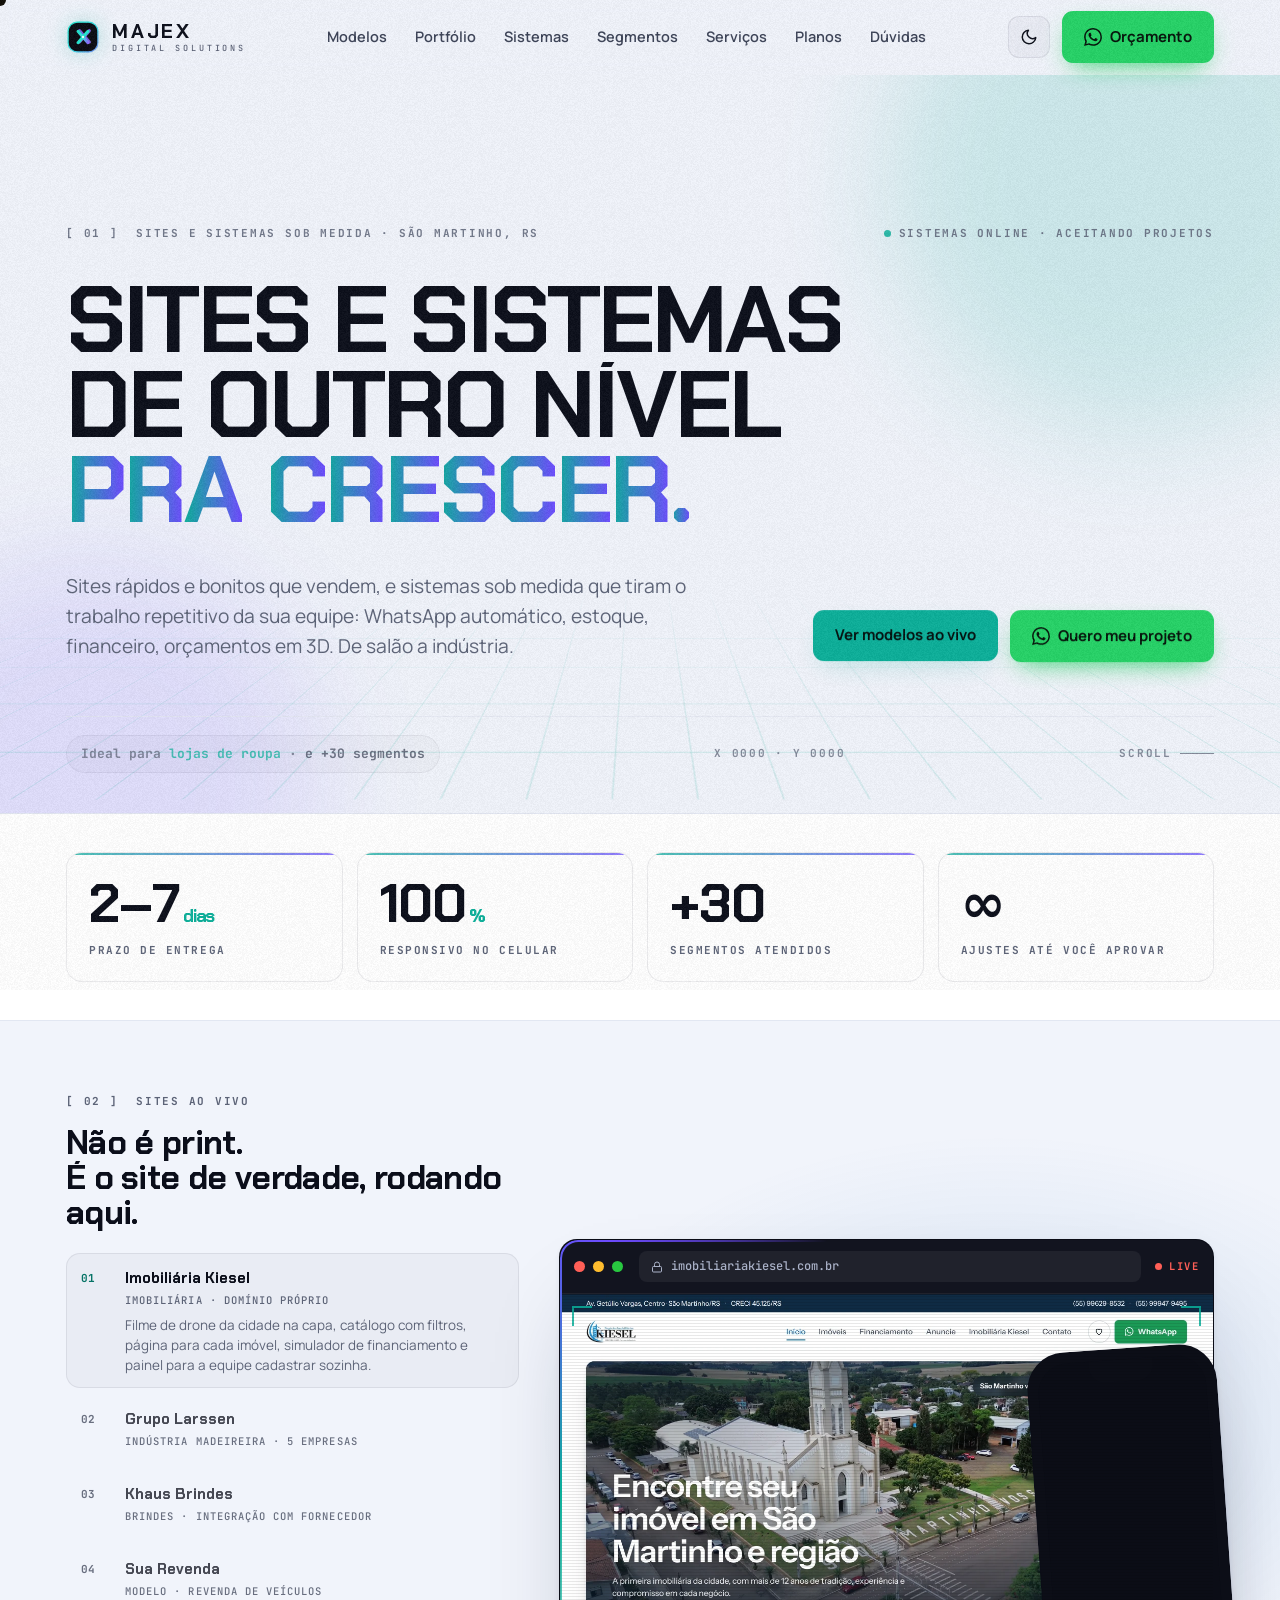
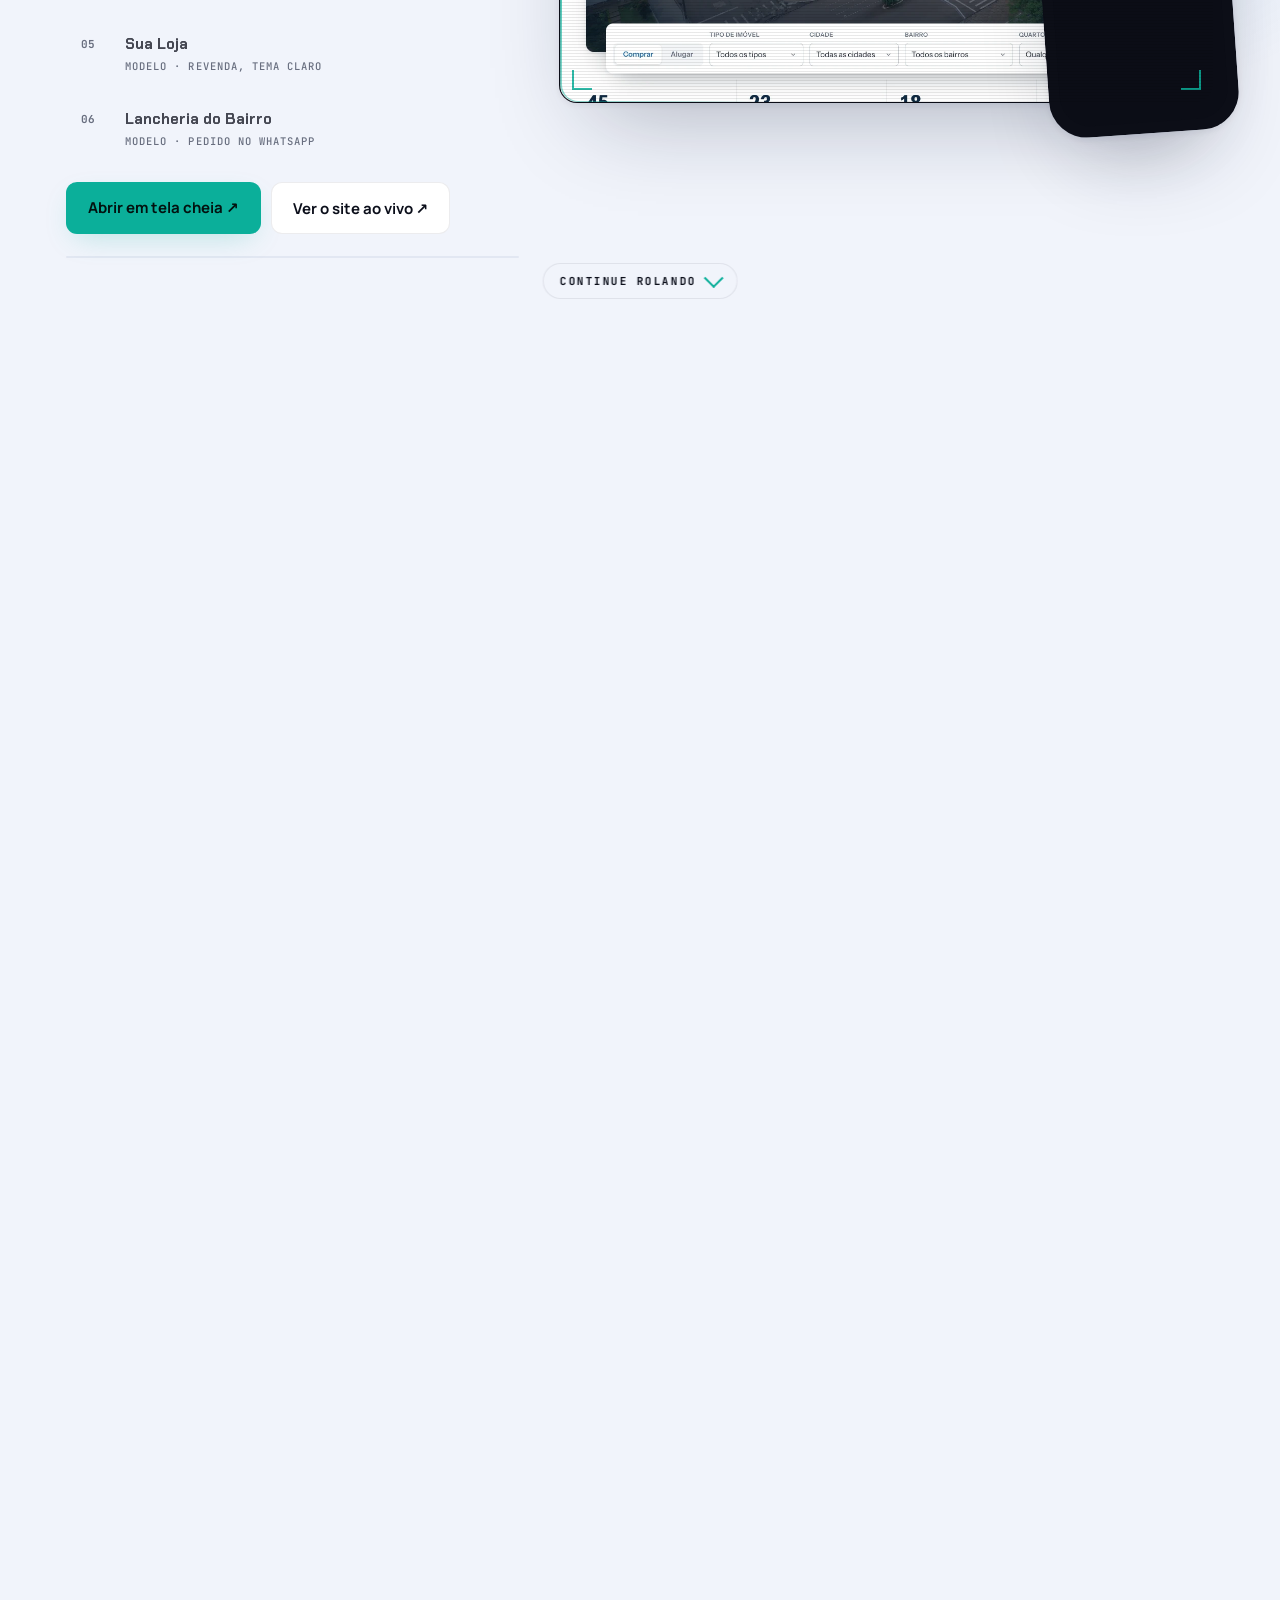
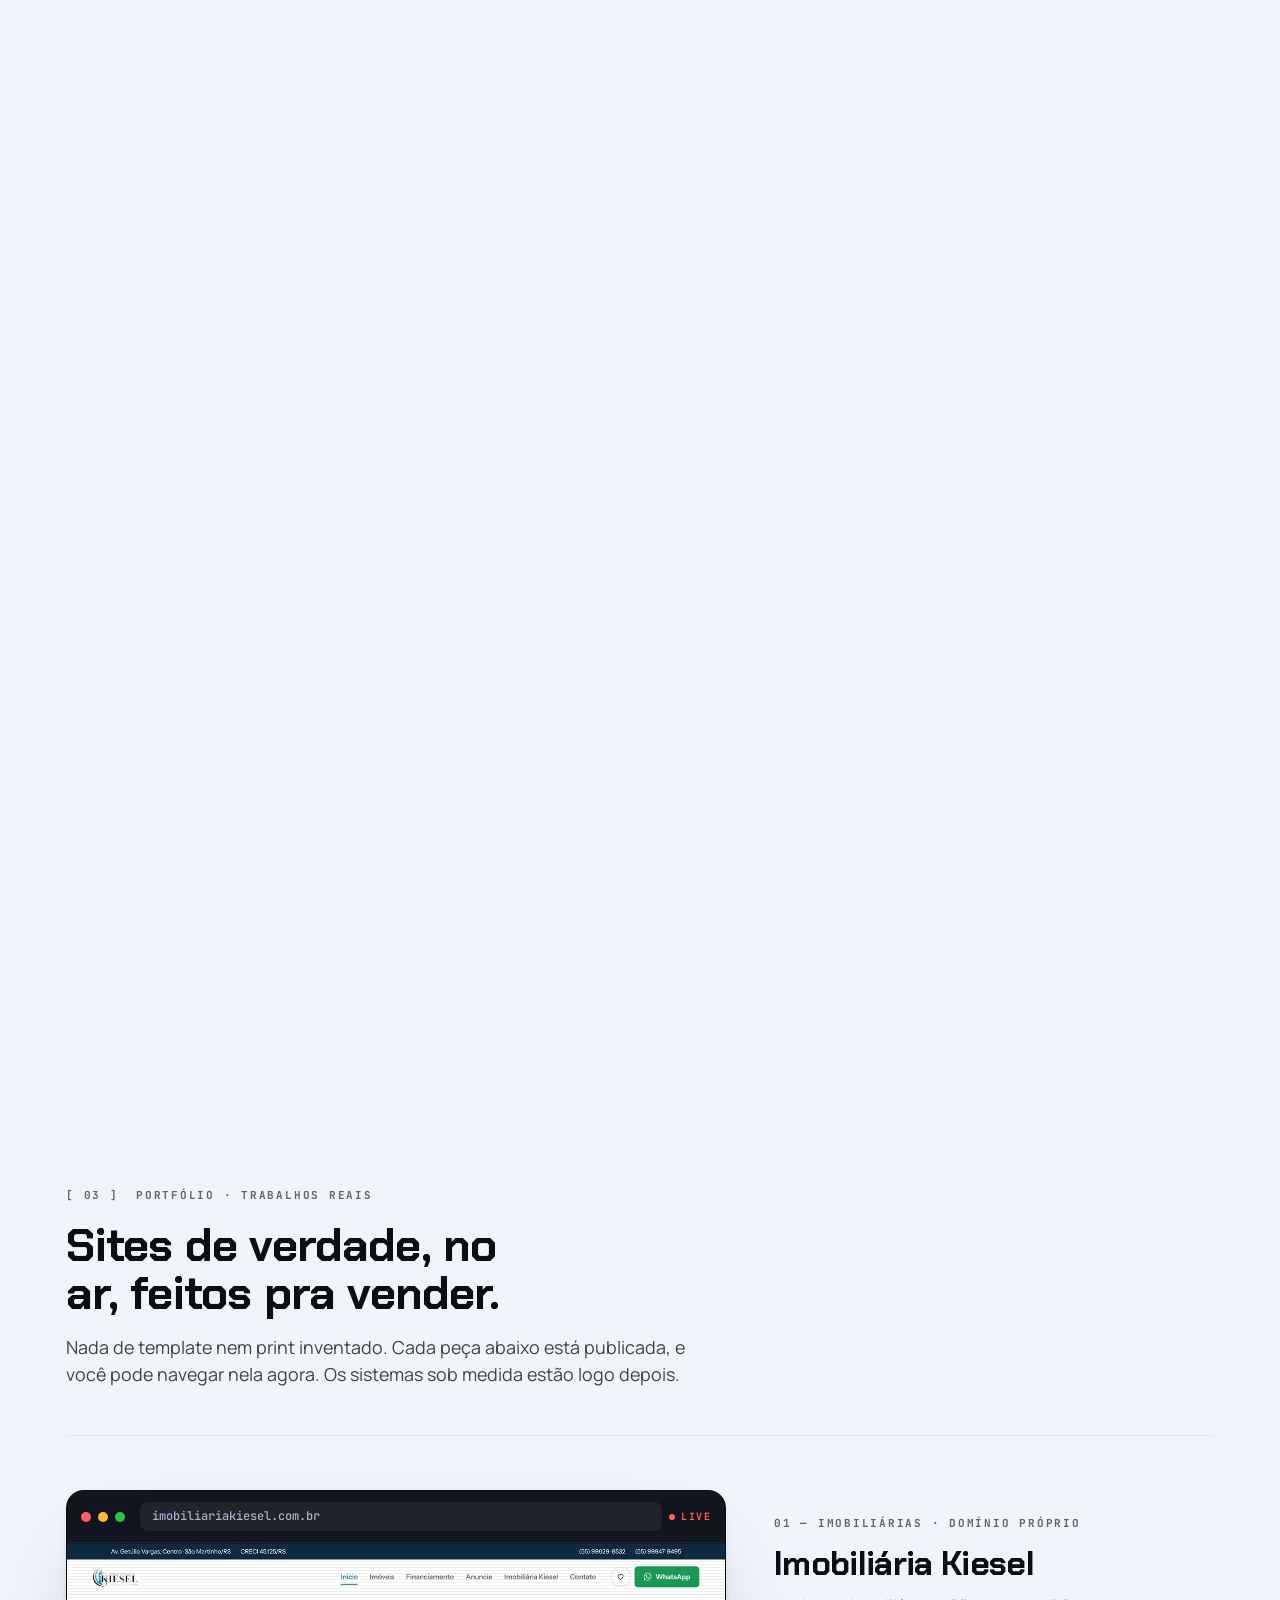
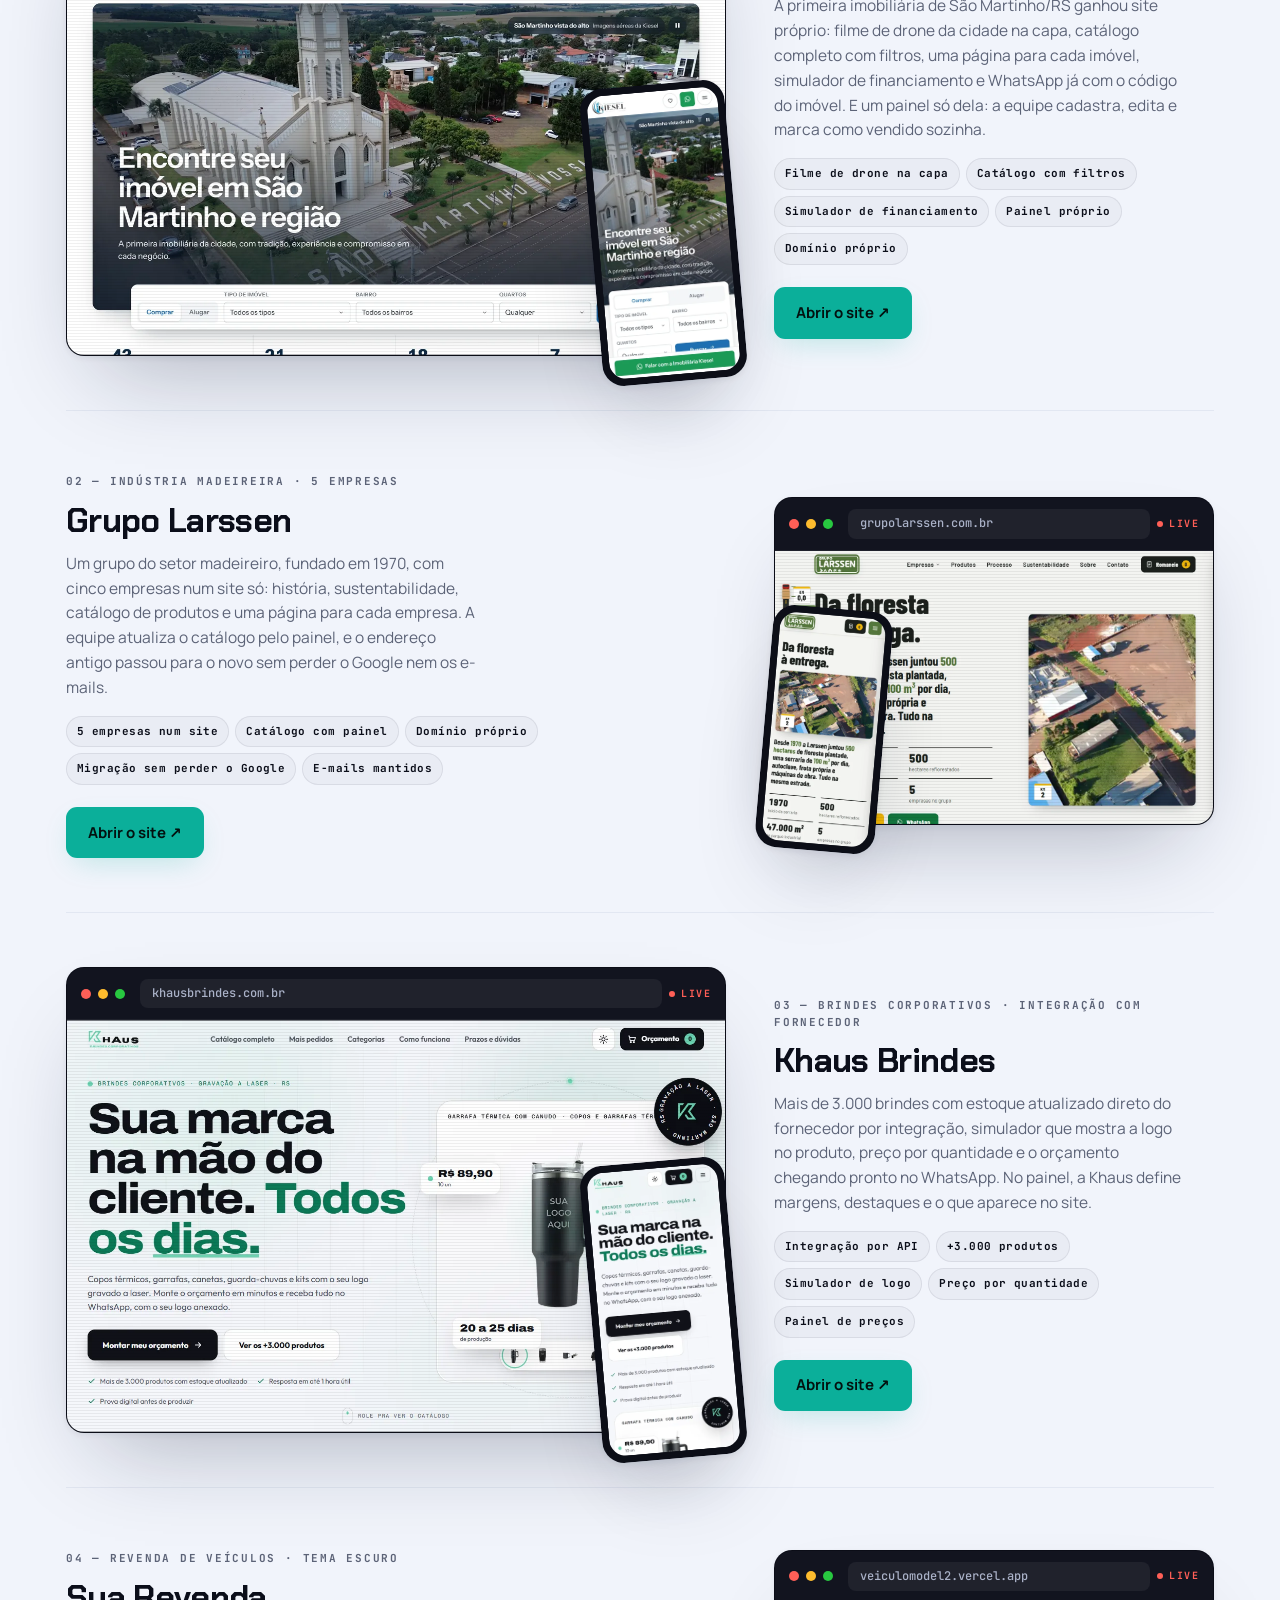
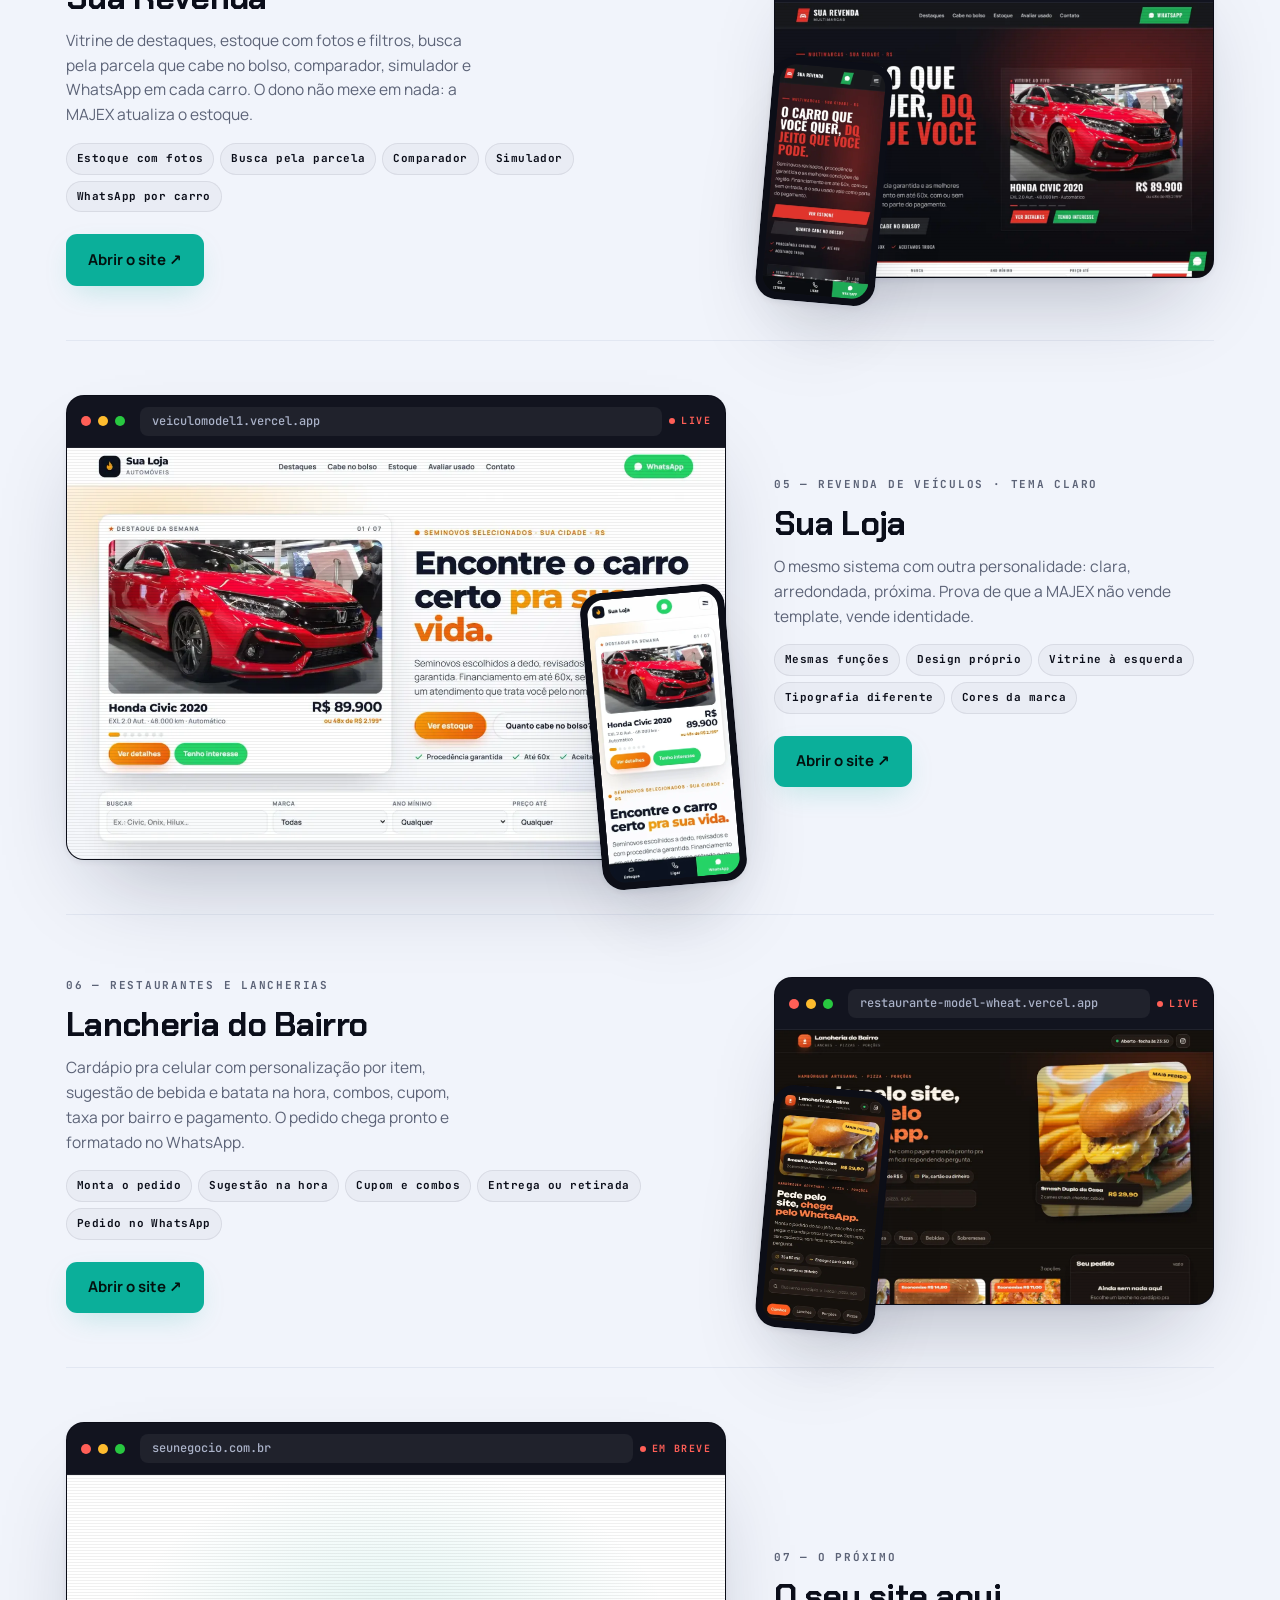
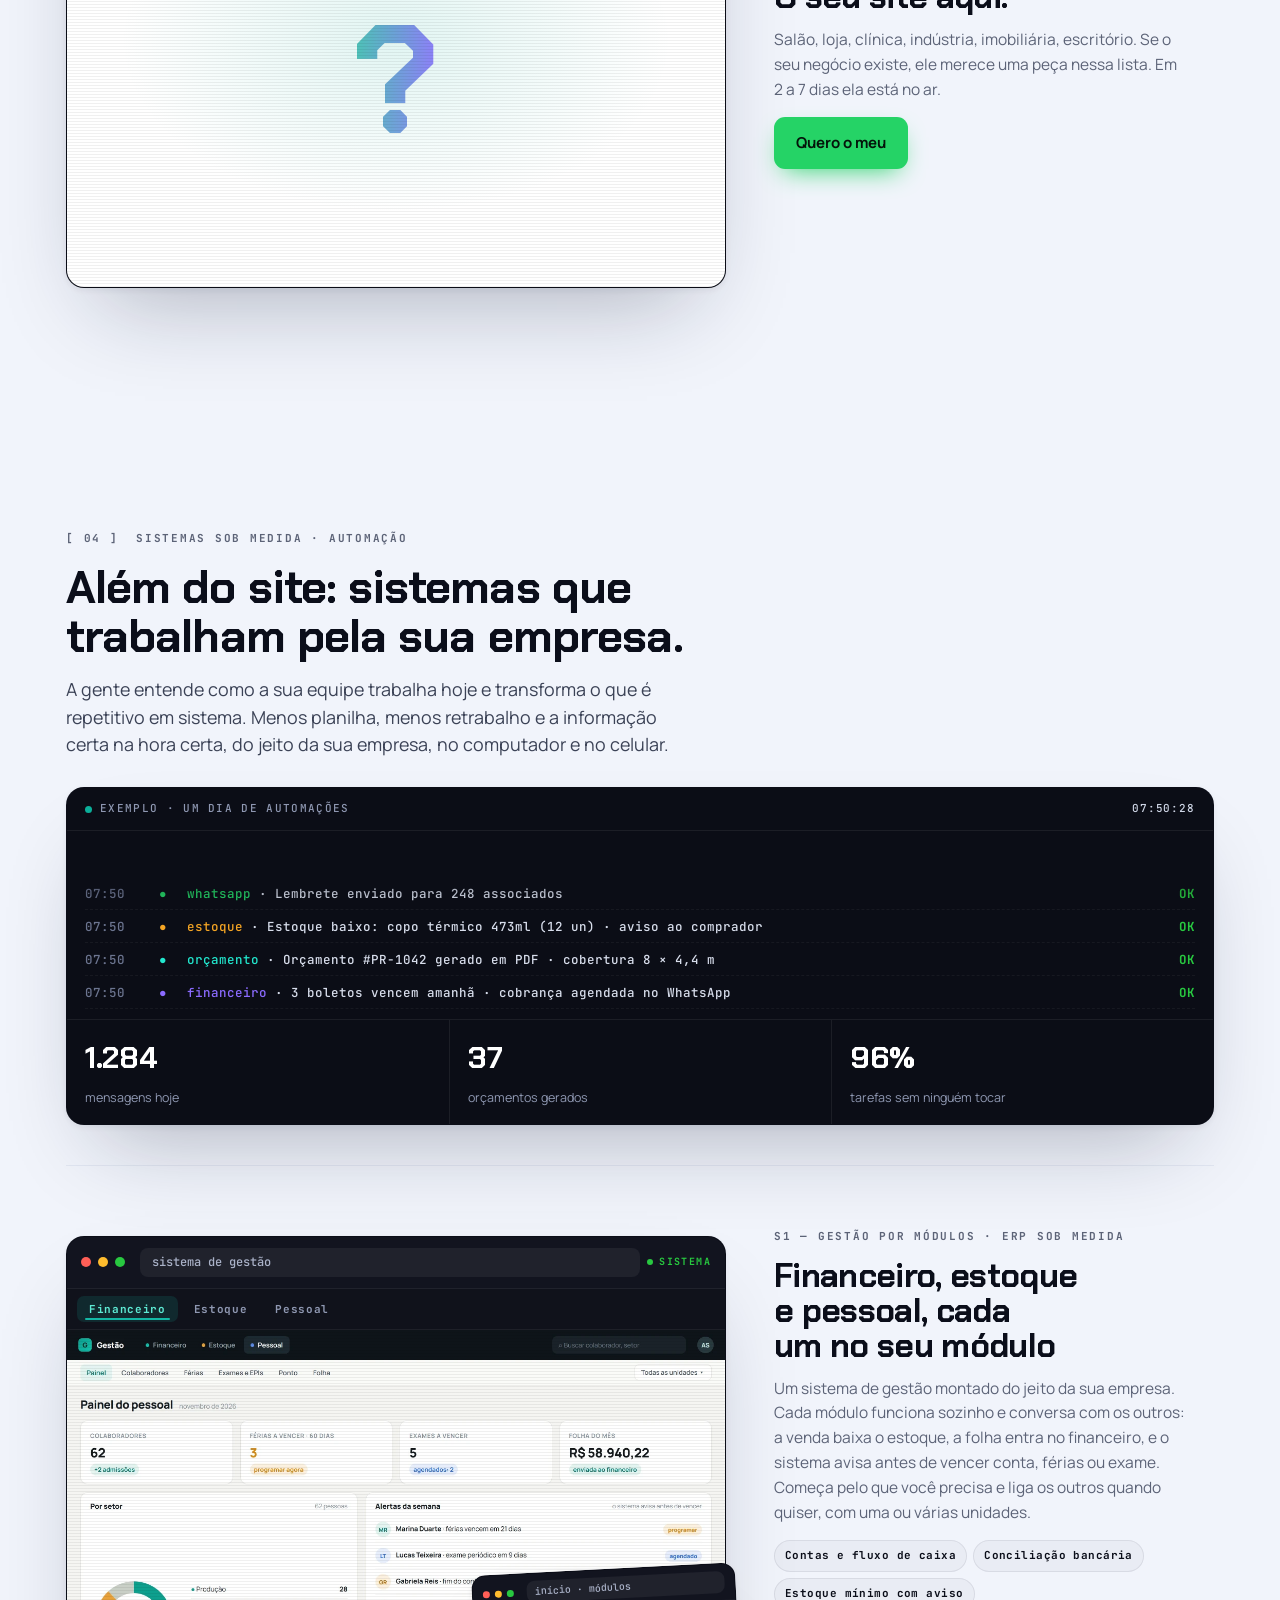
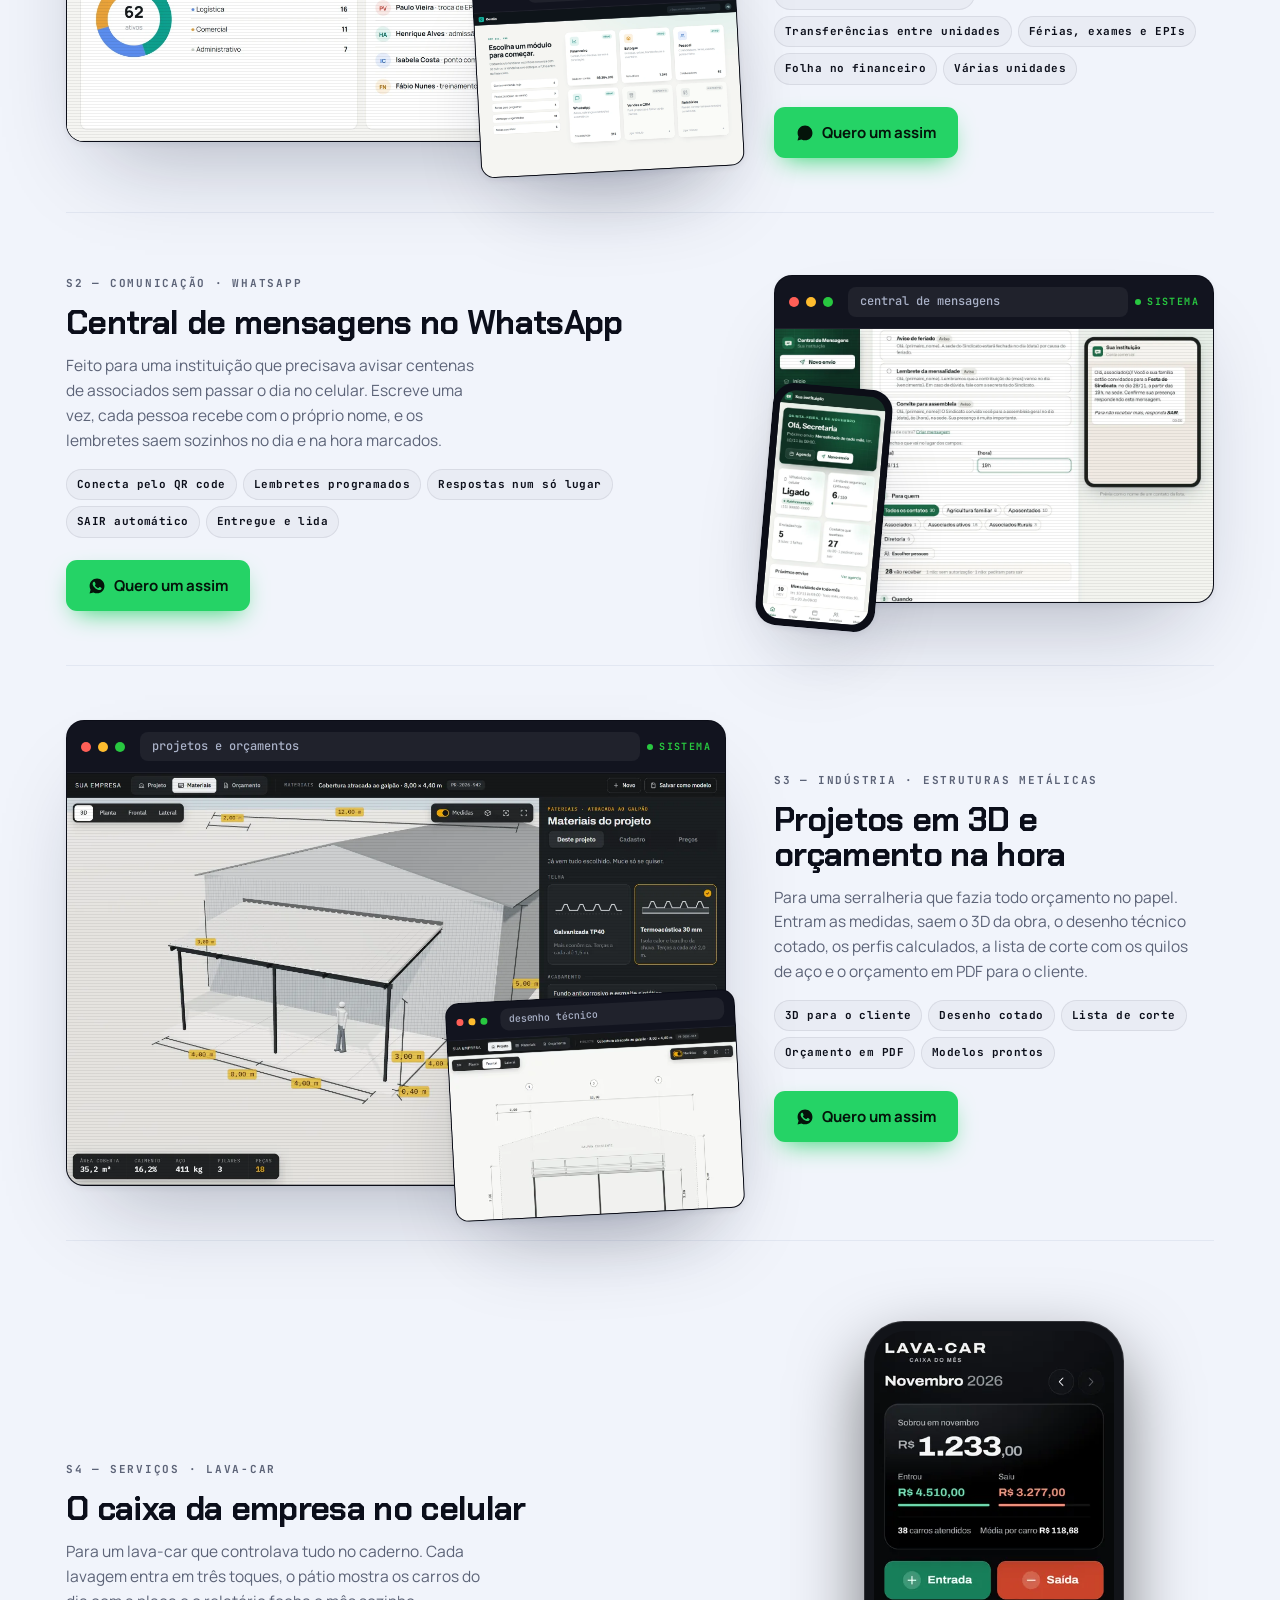
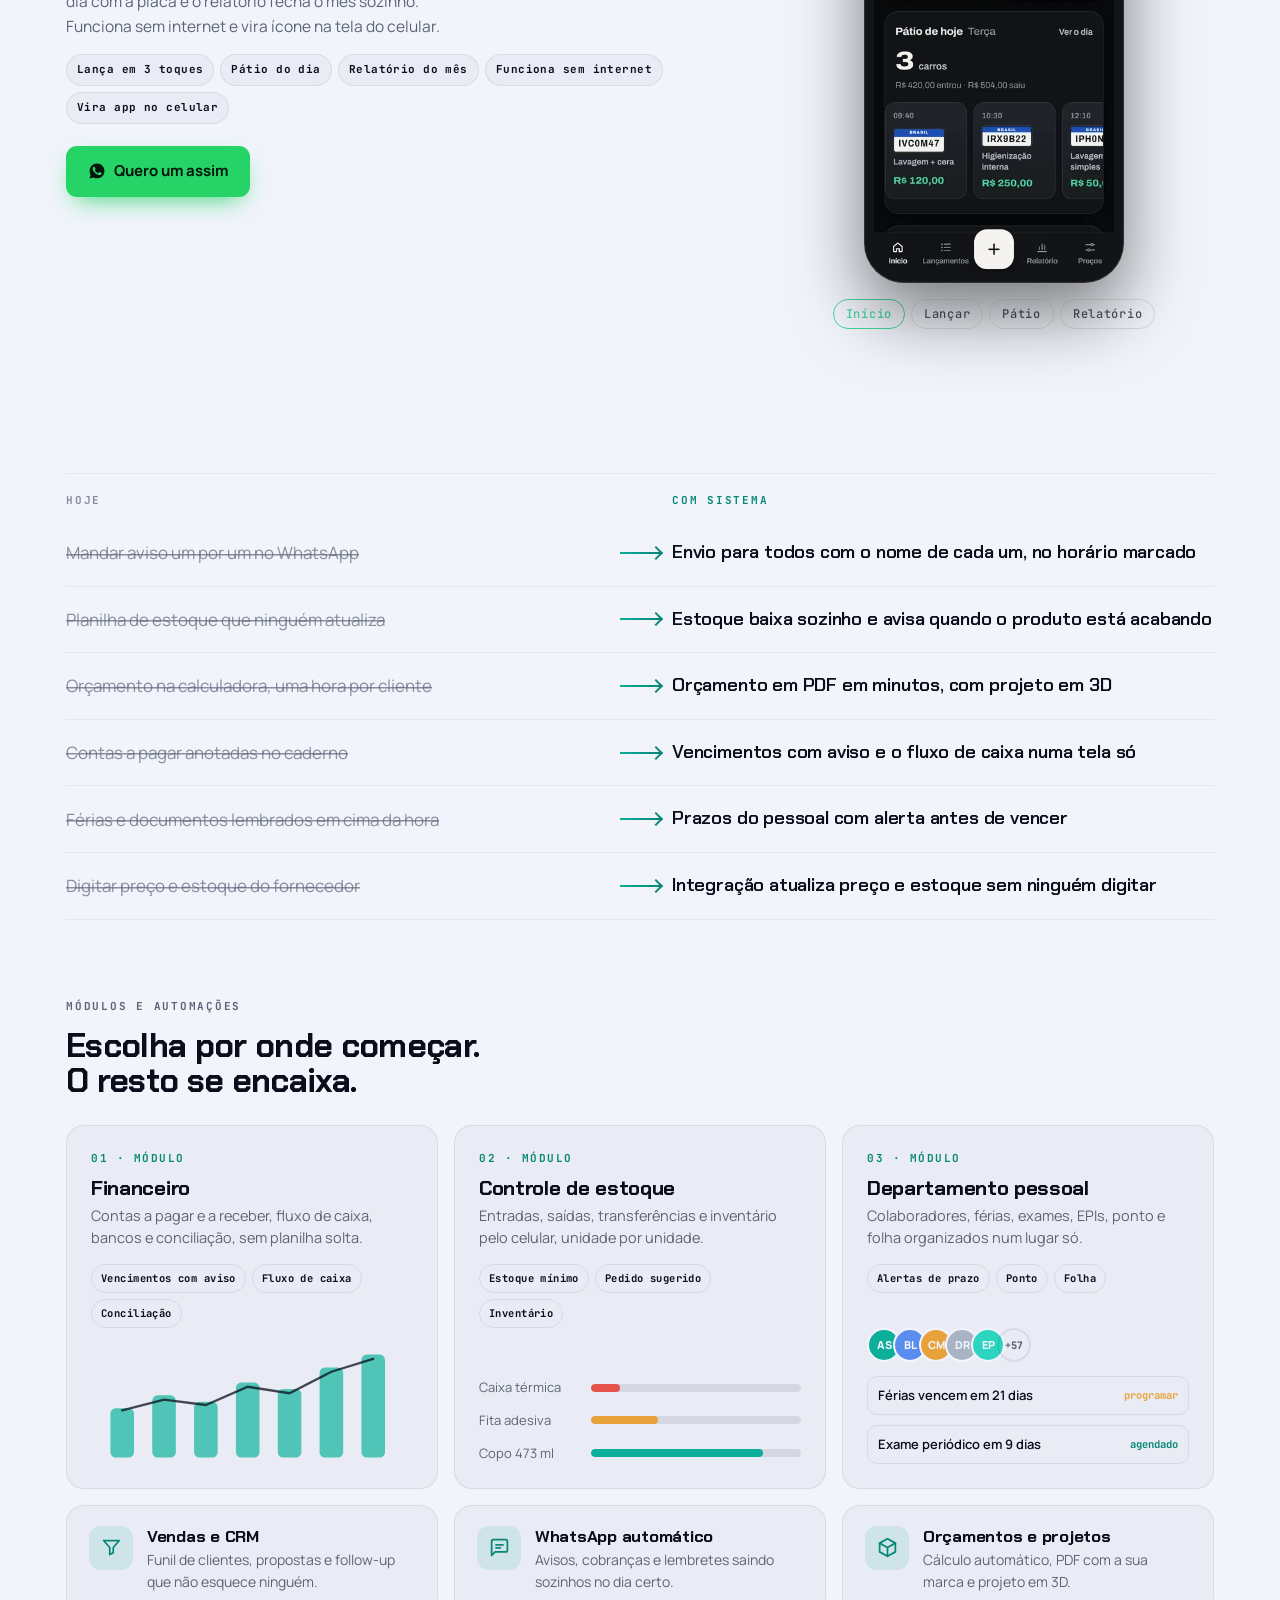
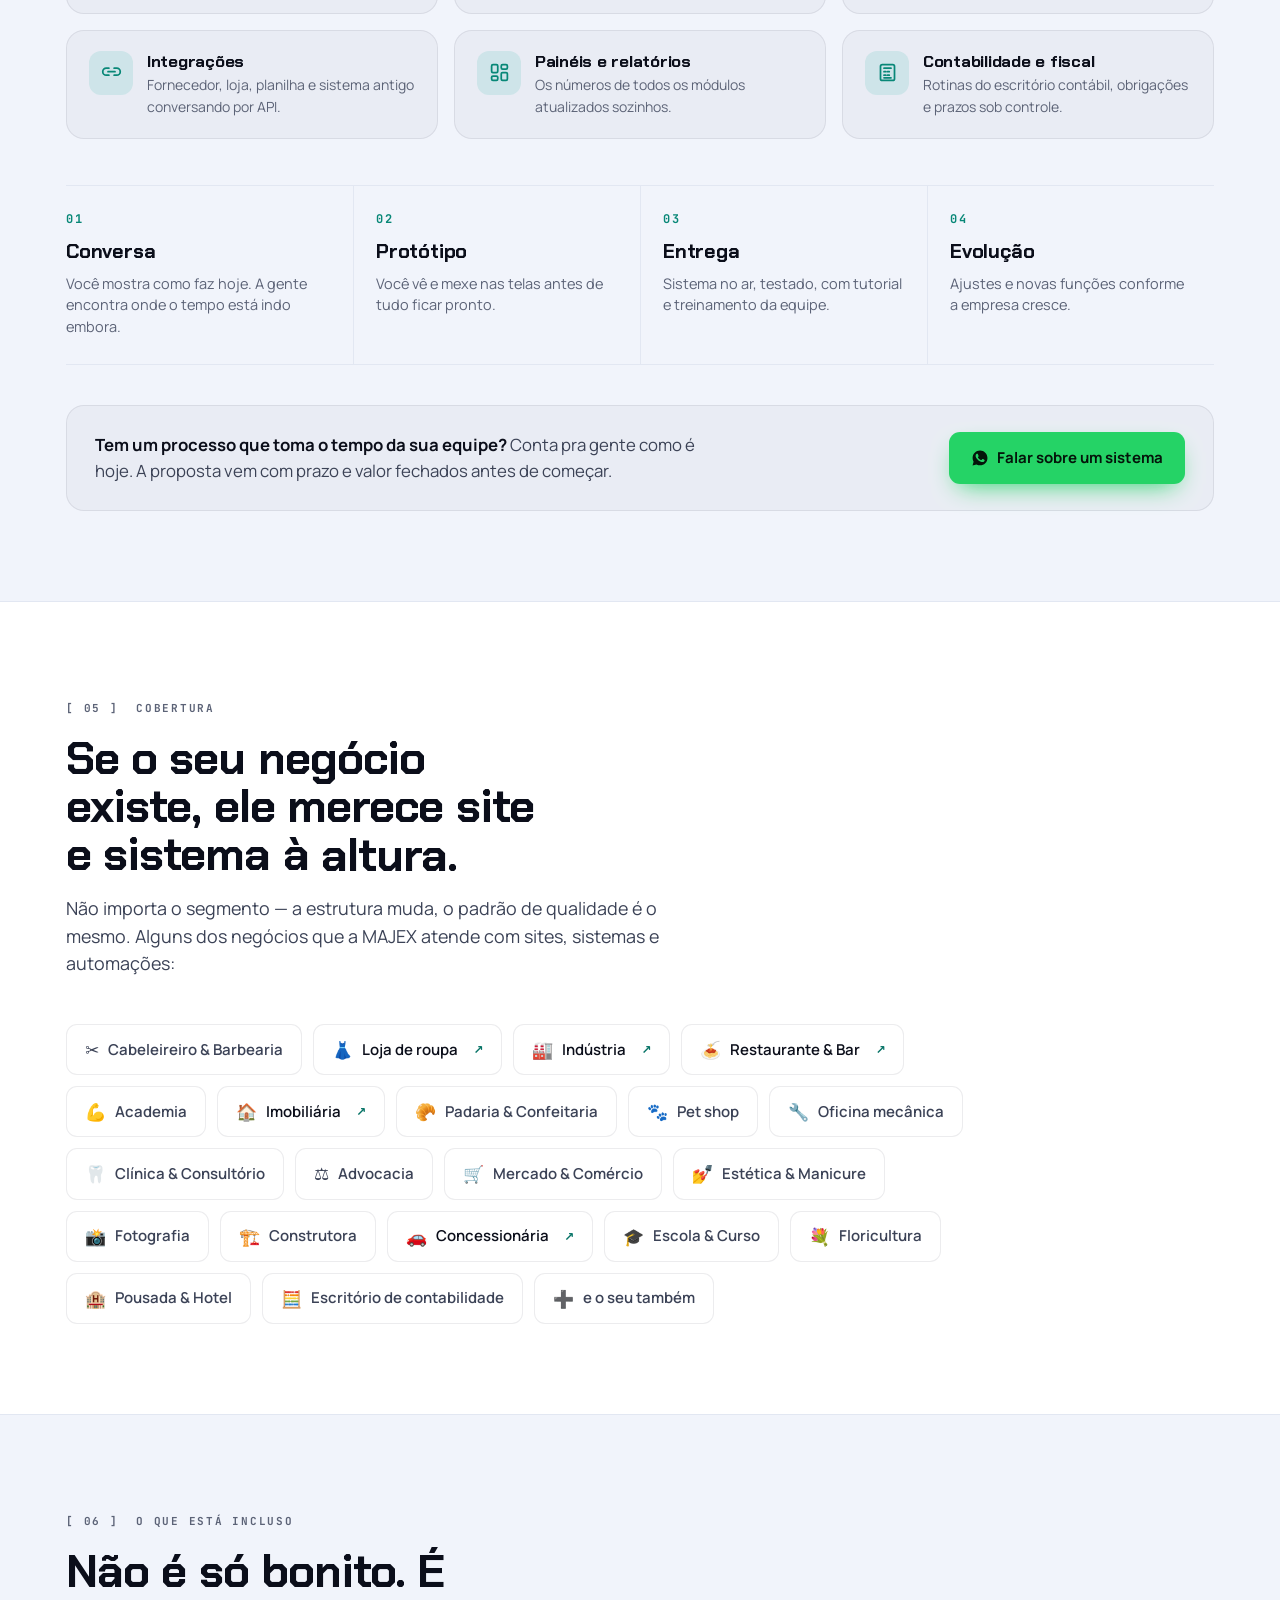
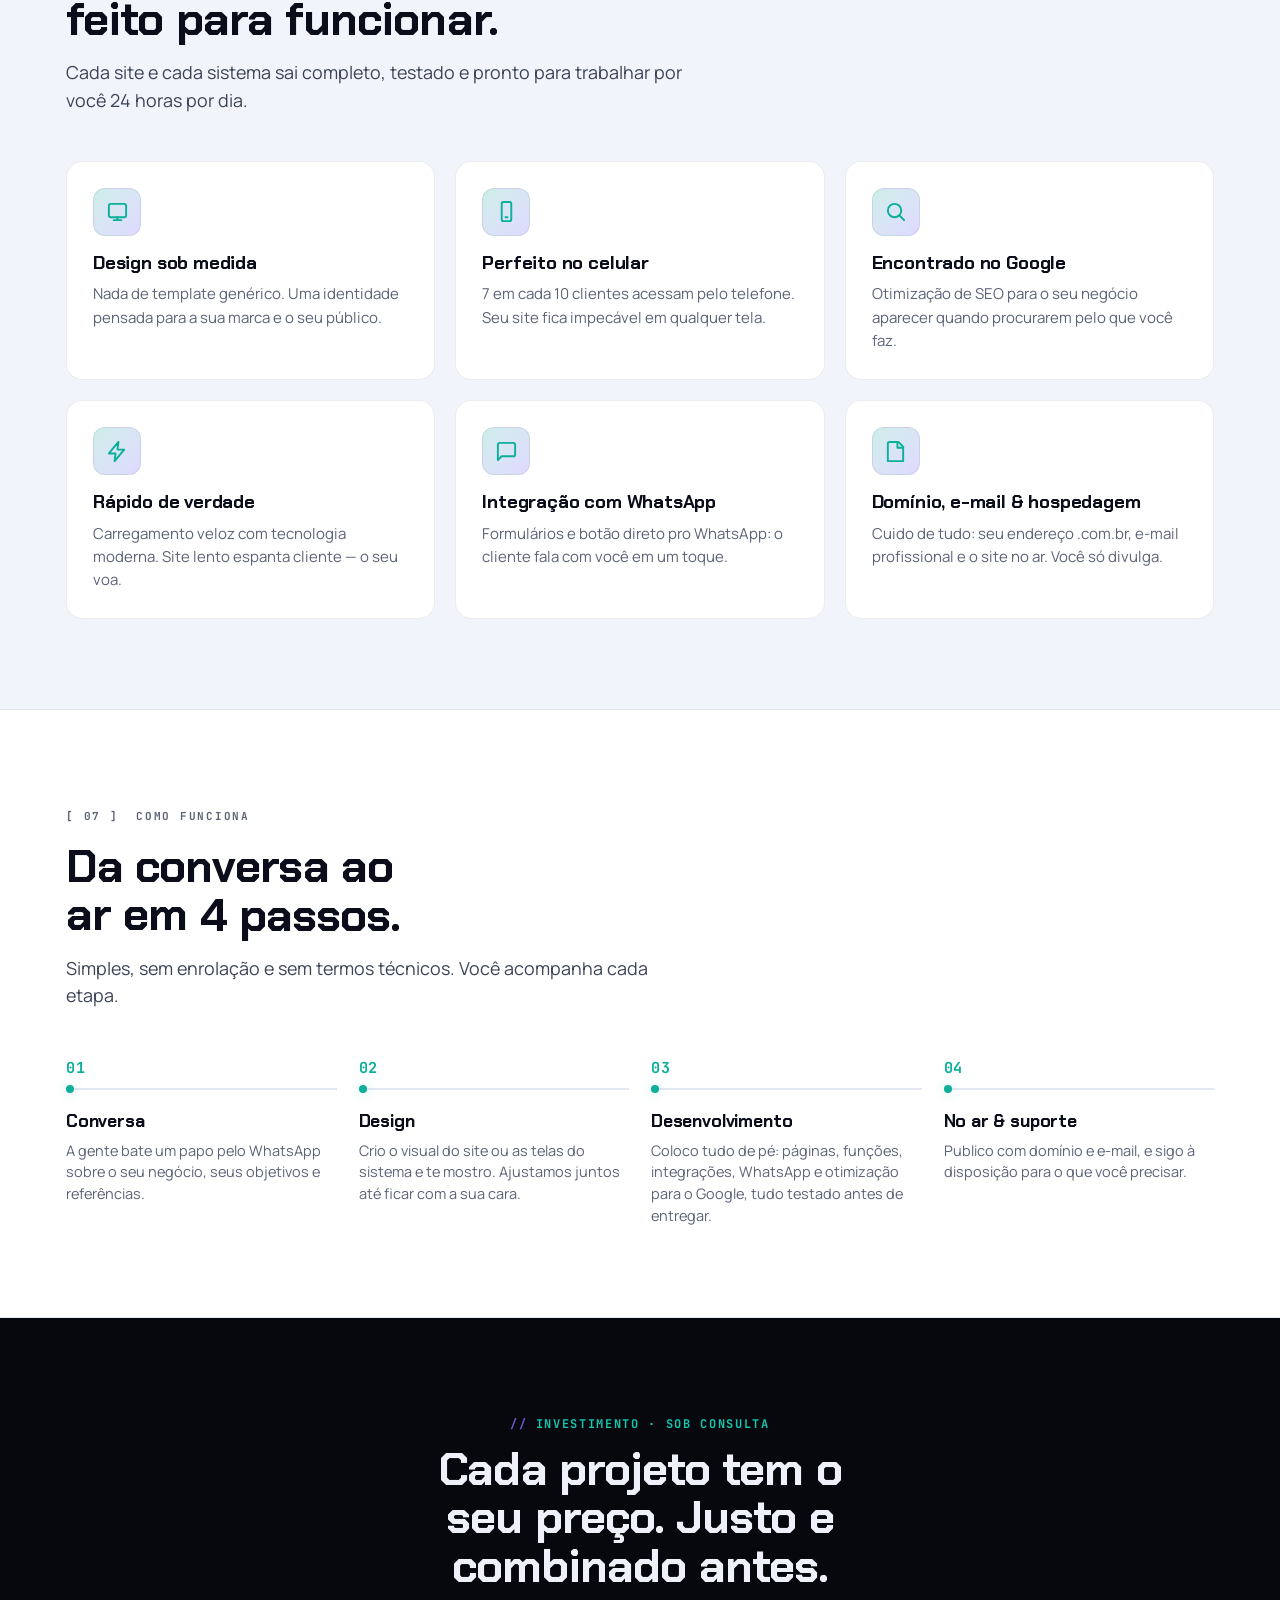
==== commit 1d103252: "Remove a faixa de segmentos rolando (repetia o topo e dava cara de site feito por IA) Co-Authored-By" ====
--- a/index.html
+++ b/index.html
@@ -695,13 +695,6 @@
 .hud-scroll i{display:inline-block; width:34px; height:1px; background:currentColor; transform-origin:left; animation:scrollLine 1.6s ease-in-out infinite}
 @keyframes scrollLine{0%{transform:scaleX(0); opacity:0}30%{opacity:1}100%{transform:scaleX(1); opacity:0}}
 @media (max-width:760px){ .hero2{padding:112px 0 30px} .h2-row{grid-template-columns:1fr; gap:22px; margin-top:28px} .h2-hud{margin-top:34px} .hud-xy{display:none} .h2-top .hud-r{display:none} }
-/* marquee */
-.marq{overflow:hidden; border-top:1px solid var(--line); border-bottom:1px solid var(--line); padding:14px 0; background:var(--bg-2)}
-.marq-track{display:flex; gap:0; width:max-content; animation:marq 38s linear infinite}
-.marq span{font-family:"Space Grotesk",var(--f-body); font-weight:600; text-transform:uppercase; font-size:clamp(1.05rem,1.9vw,1.5rem); letter-spacing:.07em; padding:0 26px; white-space:nowrap; color:var(--ink)}
-.marq span:nth-child(even){color:var(--ink-soft)}
-.marq span i{font-style:normal; color:var(--cyan); margin-left:28px}
-@keyframes marq{to{transform:translateX(-50%)}}
 /* grão */
 .grain{position:fixed; inset:-10%; width:120%; height:120%; pointer-events:none; z-index:9998; opacity:.04; background-repeat:repeat; background-size:160px 160px; animation:grain 1.2s steps(6) infinite; will-change:transform}
 @keyframes grain{0%{transform:translate(0,0)}17%{transform:translate(-3%,2%)}33%{transform:translate(2%,-4%)}50%{transform:translate(-4%,-2%)}67%{transform:translate(3%,3%)}83%{transform:translate(-1%,4%)}100%{transform:translate(0,0)}}
@@ -709,7 +702,7 @@
 .cur{position:fixed; left:0; top:0; width:12px; height:12px; border-radius:50%; background:#fff; mix-blend-mode:difference; pointer-events:none; z-index:9999; transform:translate(-50%,-50%); transition:width .25s,height .25s}
 .cur.big{width:56px; height:56px}
 @media (hover:none){ .cur{display:none} .grain{display:none} }
-@media (max-width:980px){ .grain{display:none} .orb{display:none} *{backdrop-filter:none!important; -webkit-backdrop-filter:none!important} .reveal{filter:none!important} .reveal.in{filter:none!important} .marq-track{animation-duration:26s} .sr2-pin::before{display:none} .cta-final .hero-bg .orb{display:none} }
+@media (max-width:980px){ .grain{display:none} .orb{display:none} *{backdrop-filter:none!important; -webkit-backdrop-filter:none!important} .reveal{filter:none!important} .reveal.in{filter:none!important} .sr2-pin::before{display:none} .cta-final .hero-bg .orb{display:none} }
 /* preloader */
 .pre{position:fixed; inset:0; z-index:10000; background:var(--bg); color:var(--ink); display:grid; place-items:center}
 .pre-in{width:min(420px,84vw); display:grid; gap:22px}
@@ -847,7 +840,7 @@
 html.lite [class*="blur"],html.lite .glass{backdrop-filter:none!important;-webkit-backdrop-filter:none!important}
 html.lite .nav,html.lite .nav-inner,html.lite .card,html.lite .feat,html.lite .plan,html.lite .tagbig{backdrop-filter:none!important;-webkit-backdrop-filter:none!important}
 html.lite .reveal{opacity:1!important;transform:none!important;filter:none!important;transition:none!important}
-html.lite .marq-track,html.lite .orbit,html.lite .sat,html.lite .pulse{animation:none!important}
+html.lite .orbit,html.lite .sat,html.lite .pulse{animation:none!important}
 html.lite .pf4-case,html.lite .feat,html.lite .case{transition:none!important}
 html.lite .pf4-case:hover,html.lite .feat:hover,html.lite .case:hover{transform:none!important}
 html.lite section{content-visibility:auto;contain-intrinsic-size:auto 900px}
@@ -1142,7 +1135,6 @@
     </div>
   </div>
 </section>
-<div class="marq" aria-hidden="true"><div class="marq-track" id="marq"></div></div>
 
 <!-- ============ STATS ============ -->
 <section class="band">
@@ -1875,7 +1867,7 @@
       .set(pre,{display:'none'})
       .to(chars,{yPercent:0, duration:1.1, ease:'expo.out', stagger:.022},'-=.45')
       .from(['#h2Sub','#h2Cta'],{y:26, opacity:0, filter:'blur(8px)', duration:.9, ease:'power3.out', stagger:.12},'-=.7')
-      .from(['.h2-top','#h2Hud','.marq'],{opacity:0, duration:.8, ease:'power2.out', stagger:.1},'-=.6');
+      .from(['.h2-top','#h2Hud'],{opacity:0, duration:.8, ease:'power2.out', stagger:.1},'-=.6');
   }
   if(hasGsap){
     var n={v:0}, log=$$('#preLog div'), dur=quick?.7:1.9;
@@ -1883,10 +1875,6 @@
     gsap.to('.pre svg path',{strokeDashoffset:0, duration:dur*.7, ease:'power2.inOut', stagger:.15});
     gsap.to(n,{v:100, duration:dur, ease:'power2.inOut', onUpdate:function(){ var v=Math.round(n.v); $('#preN').textContent=String(v).padStart(3,'0'); $('#preBar').style.width=v+'%'; log.forEach(function(l,i){ if(v>=[8,48,90][i]) l.classList.add('on'); }); }, onComplete:function(){ setTimeout(heroIn, quick?80:260); }});
   } else heroIn();
-
-  /* ---- marquee ---- */
-  var segs=['Salões de beleza','Revendas de carros','Restaurantes','Indústrias','Imobiliárias','Contabilidade','Academias','Lojas de moda','Clínicas','Escritórios'];
-  var mk=segs.map(function(s){return '<span>'+s+'<i>✦</i></span>';}).join(''); $('#marq').innerHTML=mk+mk;
 
   /* ---- HUD coordenadas ---- */
   var xy=$('#hudXY'); if(fine) window.addEventListener('pointermove',function(e){ xy.textContent='X '+String(e.clientX).padStart(4,'0')+' · Y '+String(e.clientY).padStart(4,'0'); },{passive:true});
@@ -2298,7 +2286,7 @@
 /* desempenho: cada seção só anima enquanto aparece na tela */
 (function(){ if(!("IntersectionObserver" in window)) return;
   var io=new IntersectionObserver(function(es){ es.forEach(function(e){ e.target.classList.toggle("fora-tela",!e.isIntersecting); }); },{rootMargin:"250px 0px"});
-  document.querySelectorAll("main > section, body > section, section.sec, footer, .marq").forEach(function(el){ io.observe(el); });
+  document.querySelectorAll("main > section, body > section, section.sec, footer").forEach(function(el){ io.observe(el); });
 })();
 </script>
 <script>
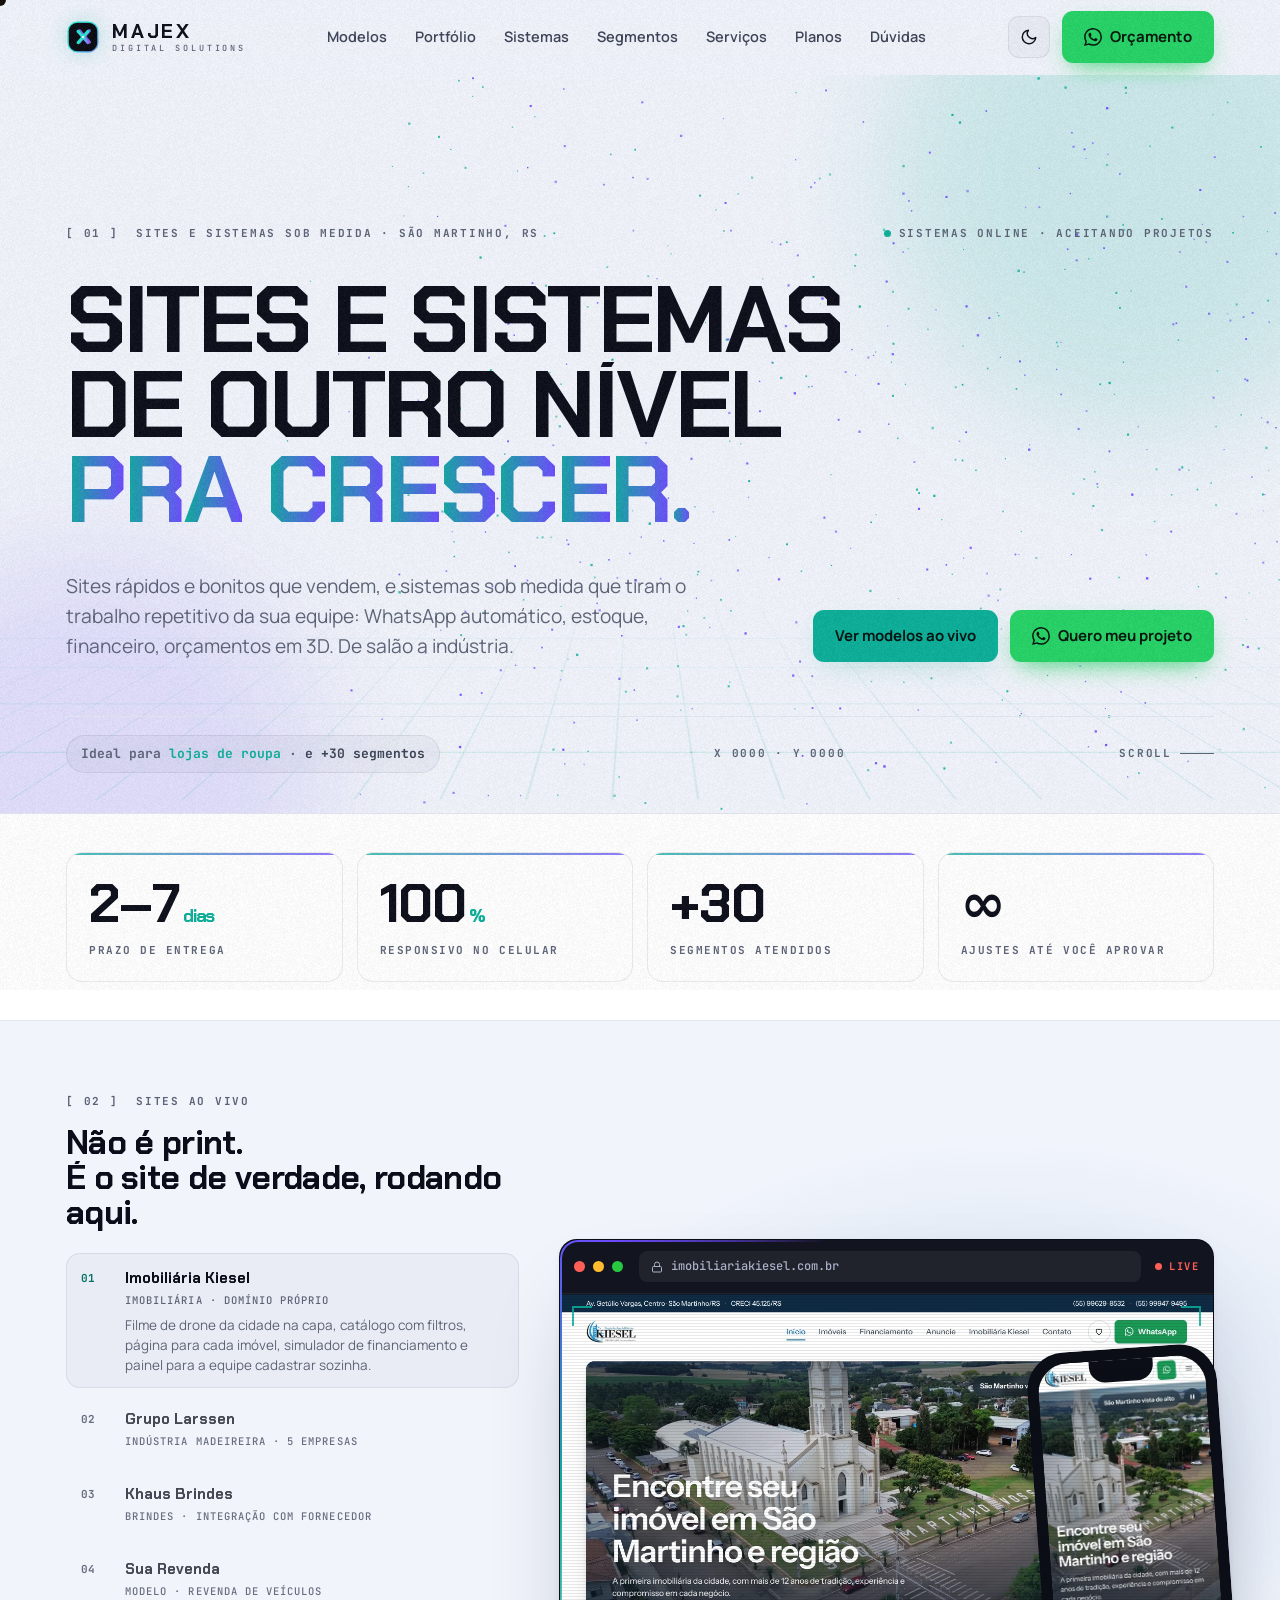
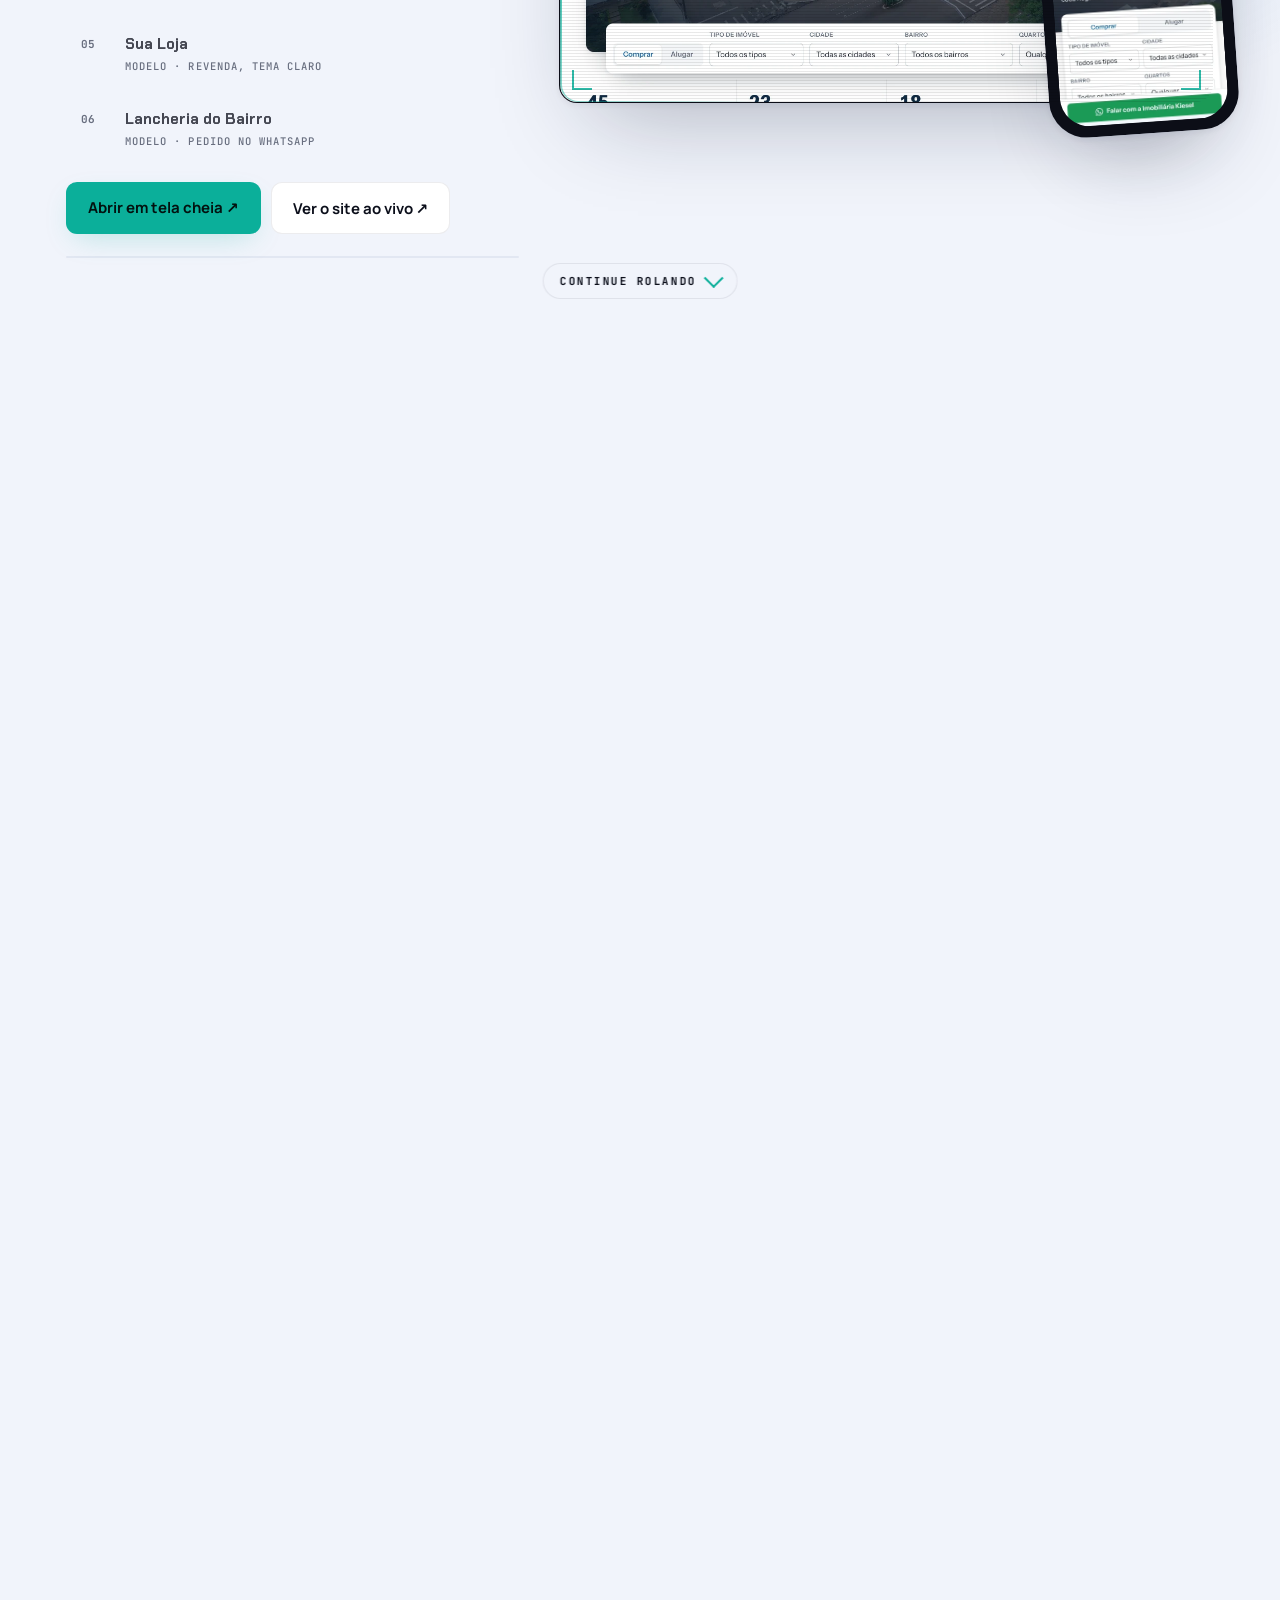
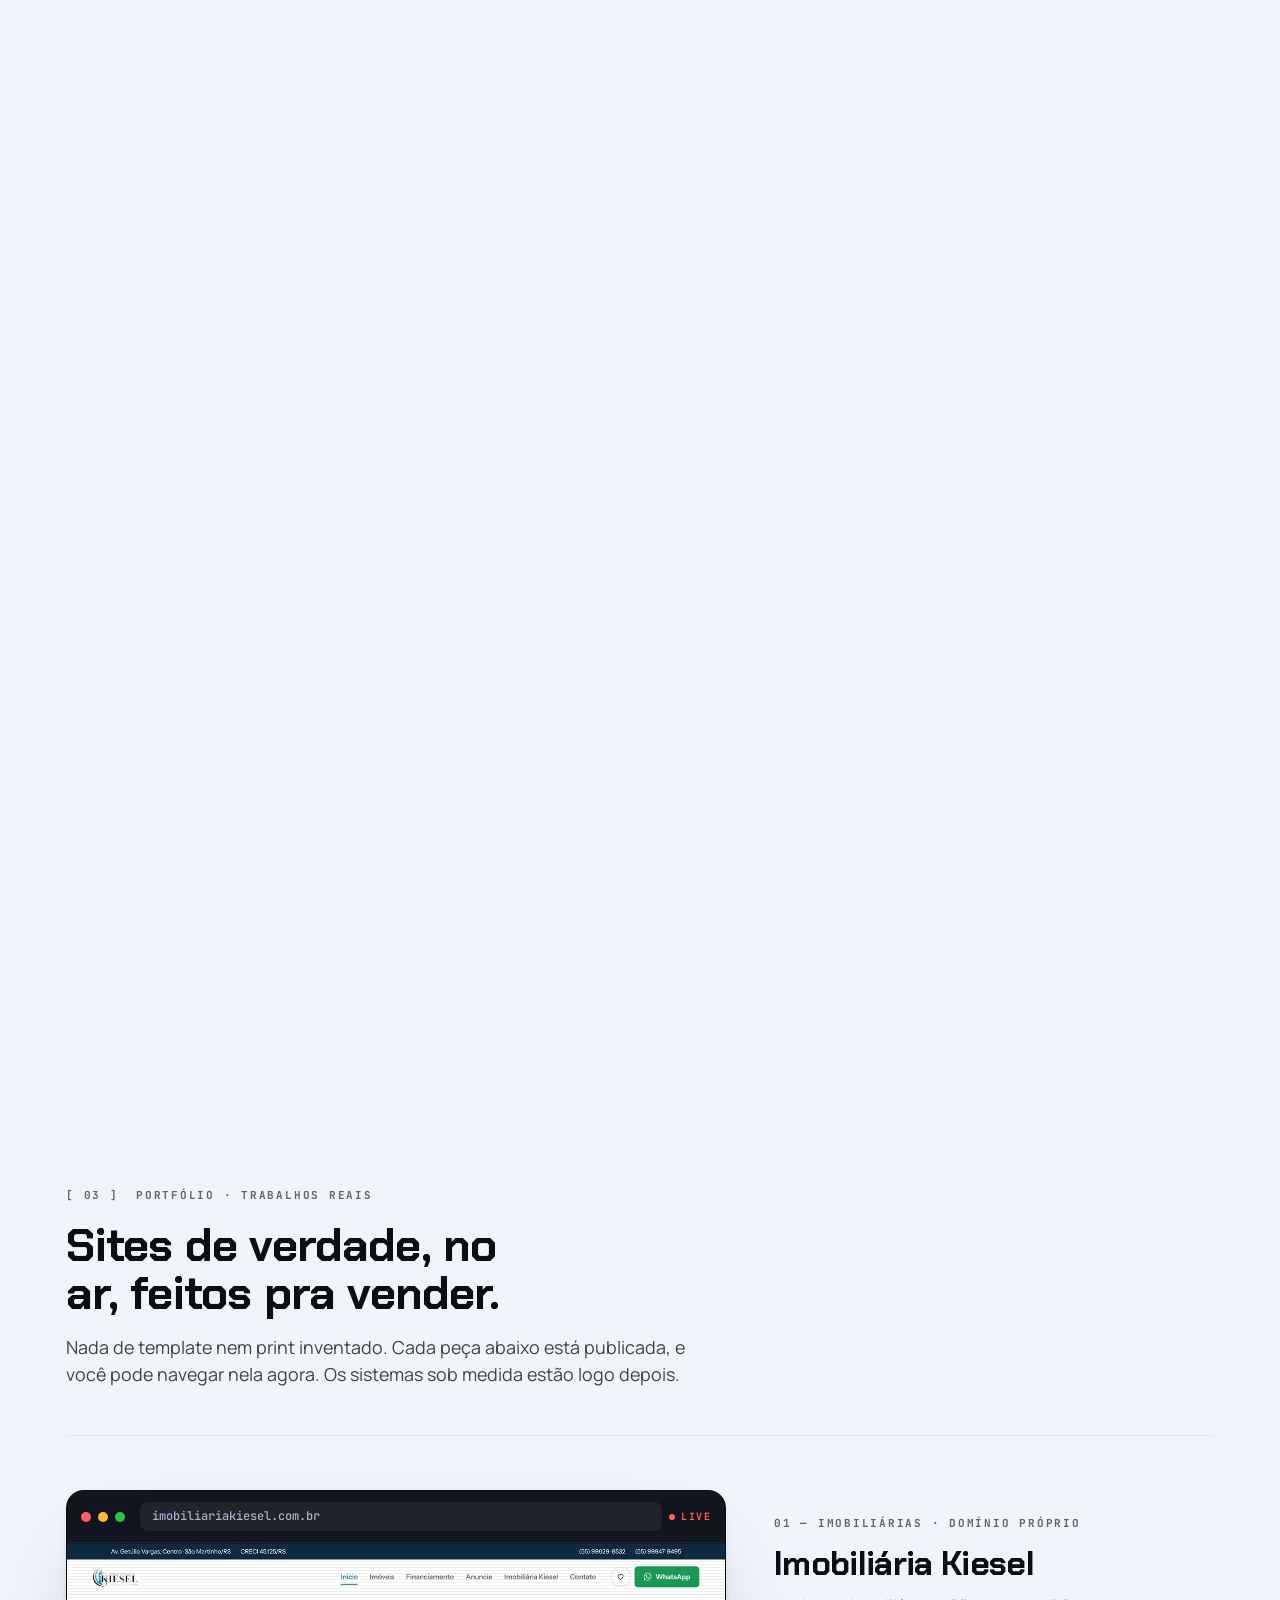
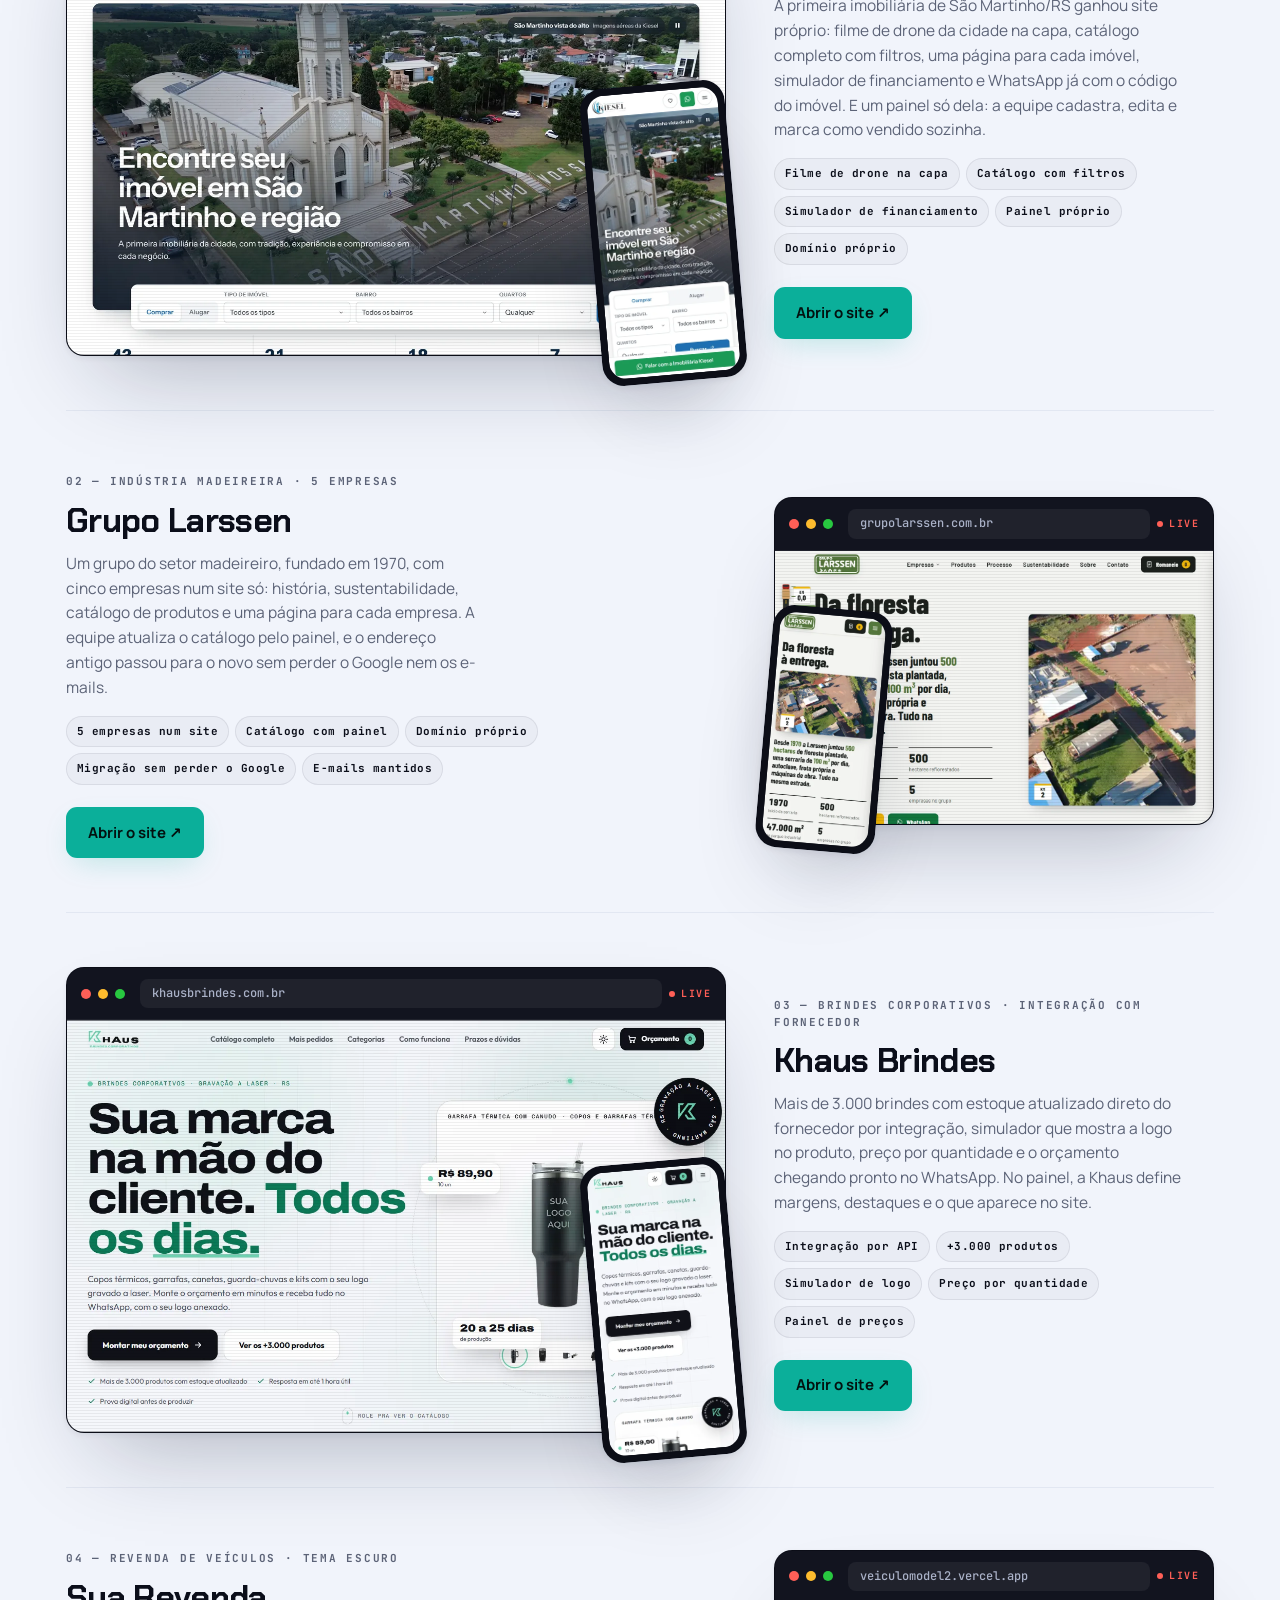
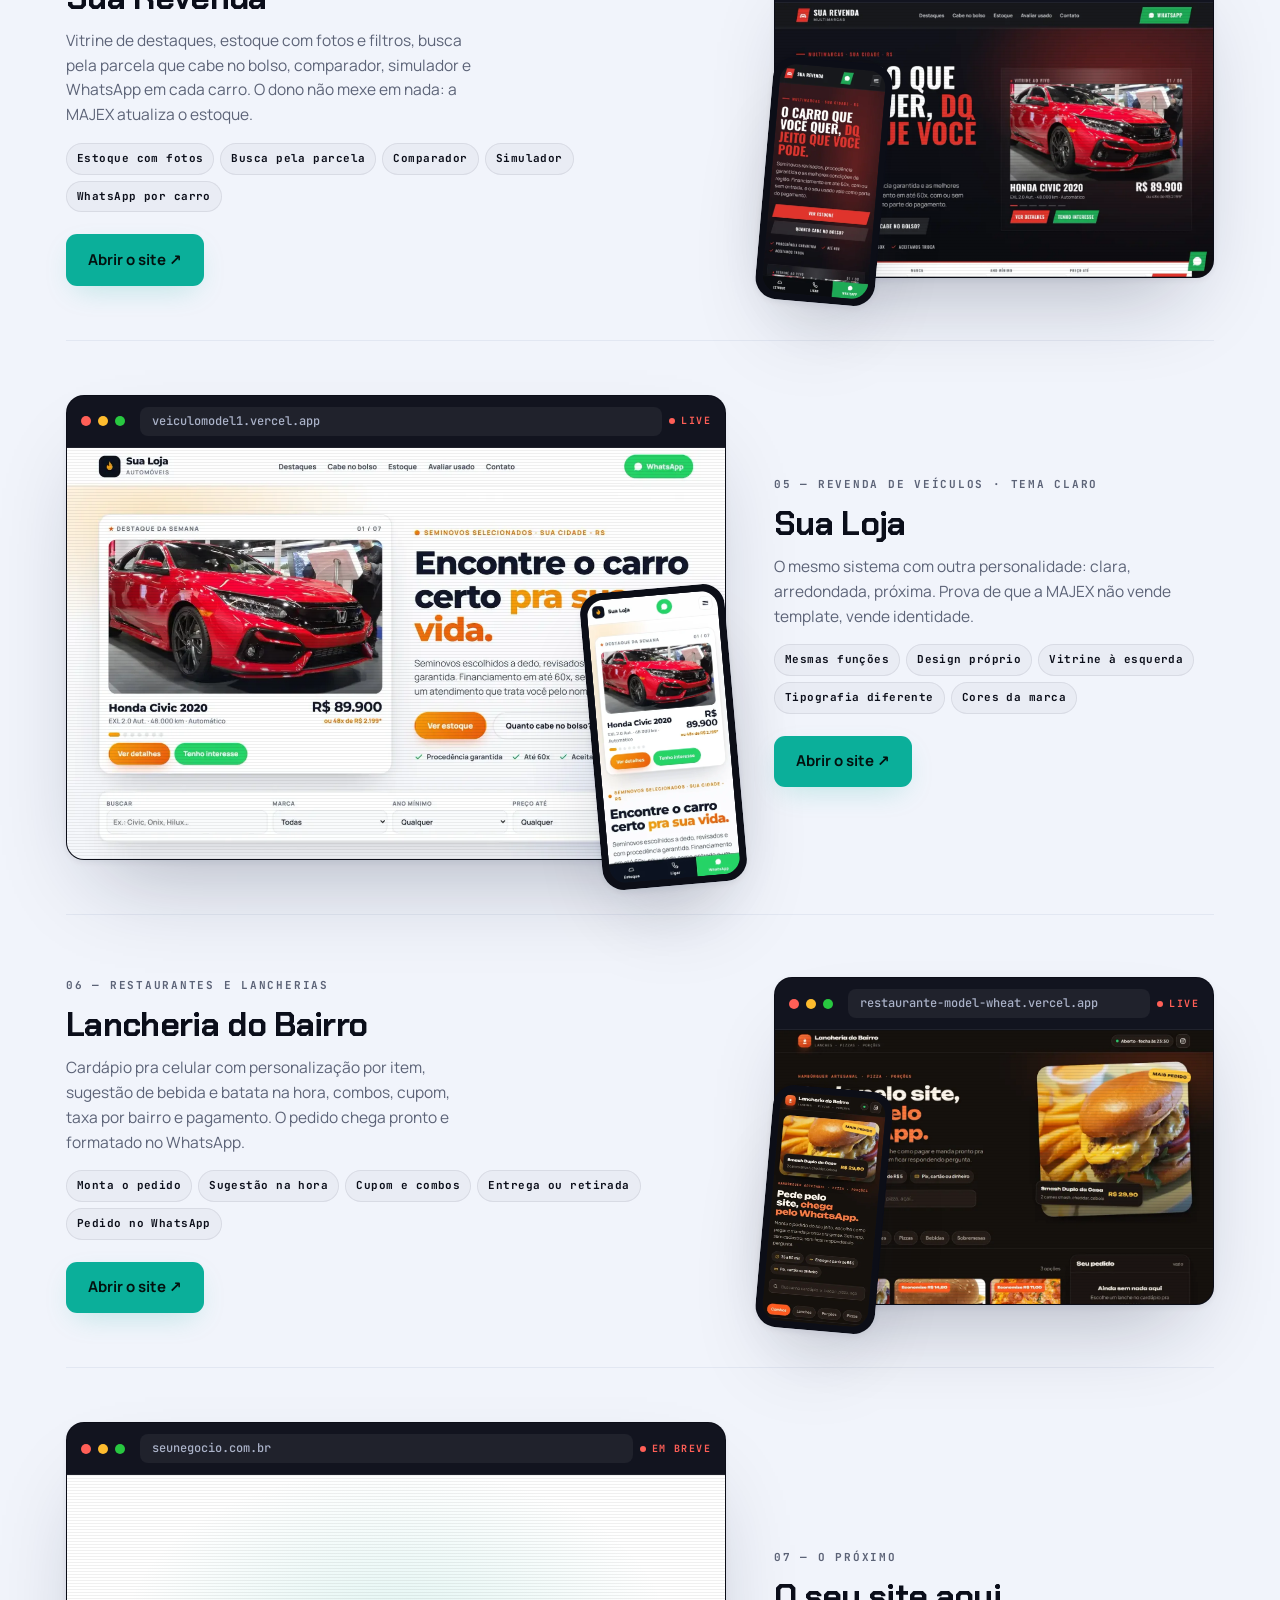
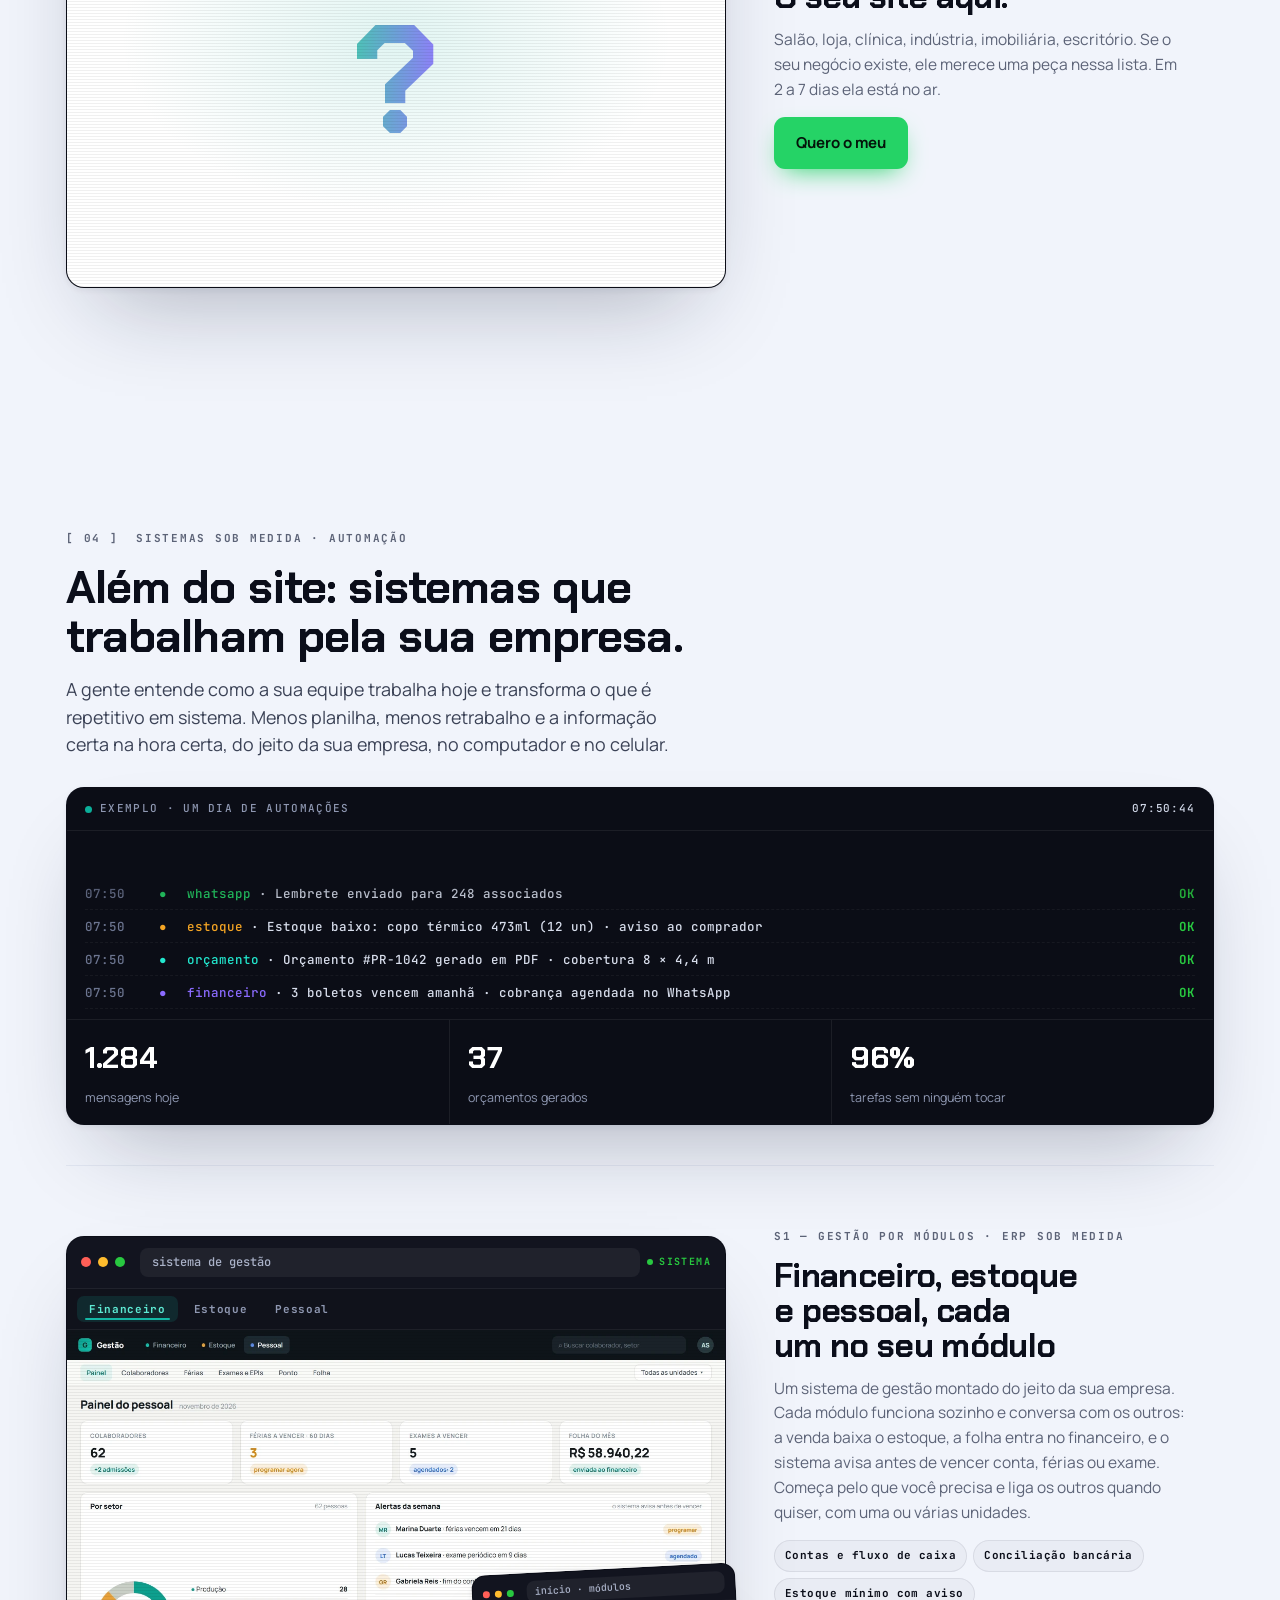
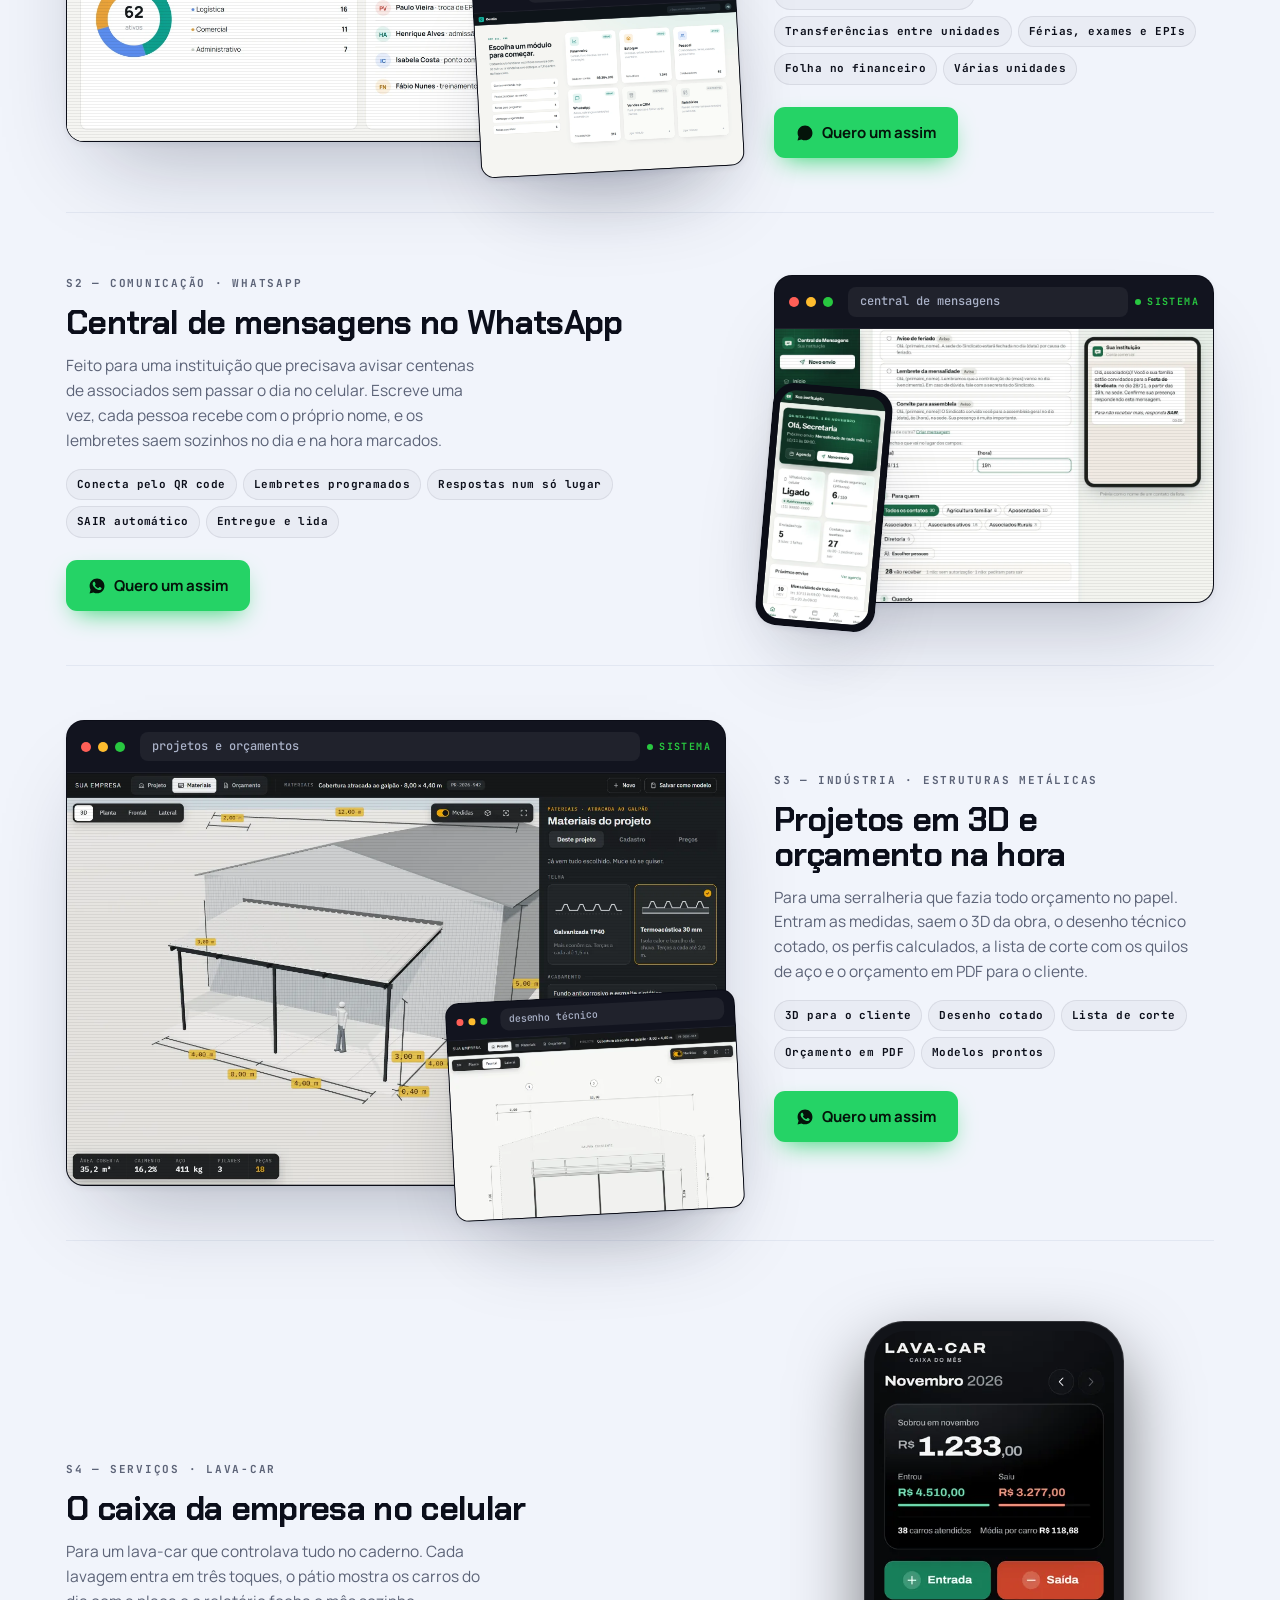
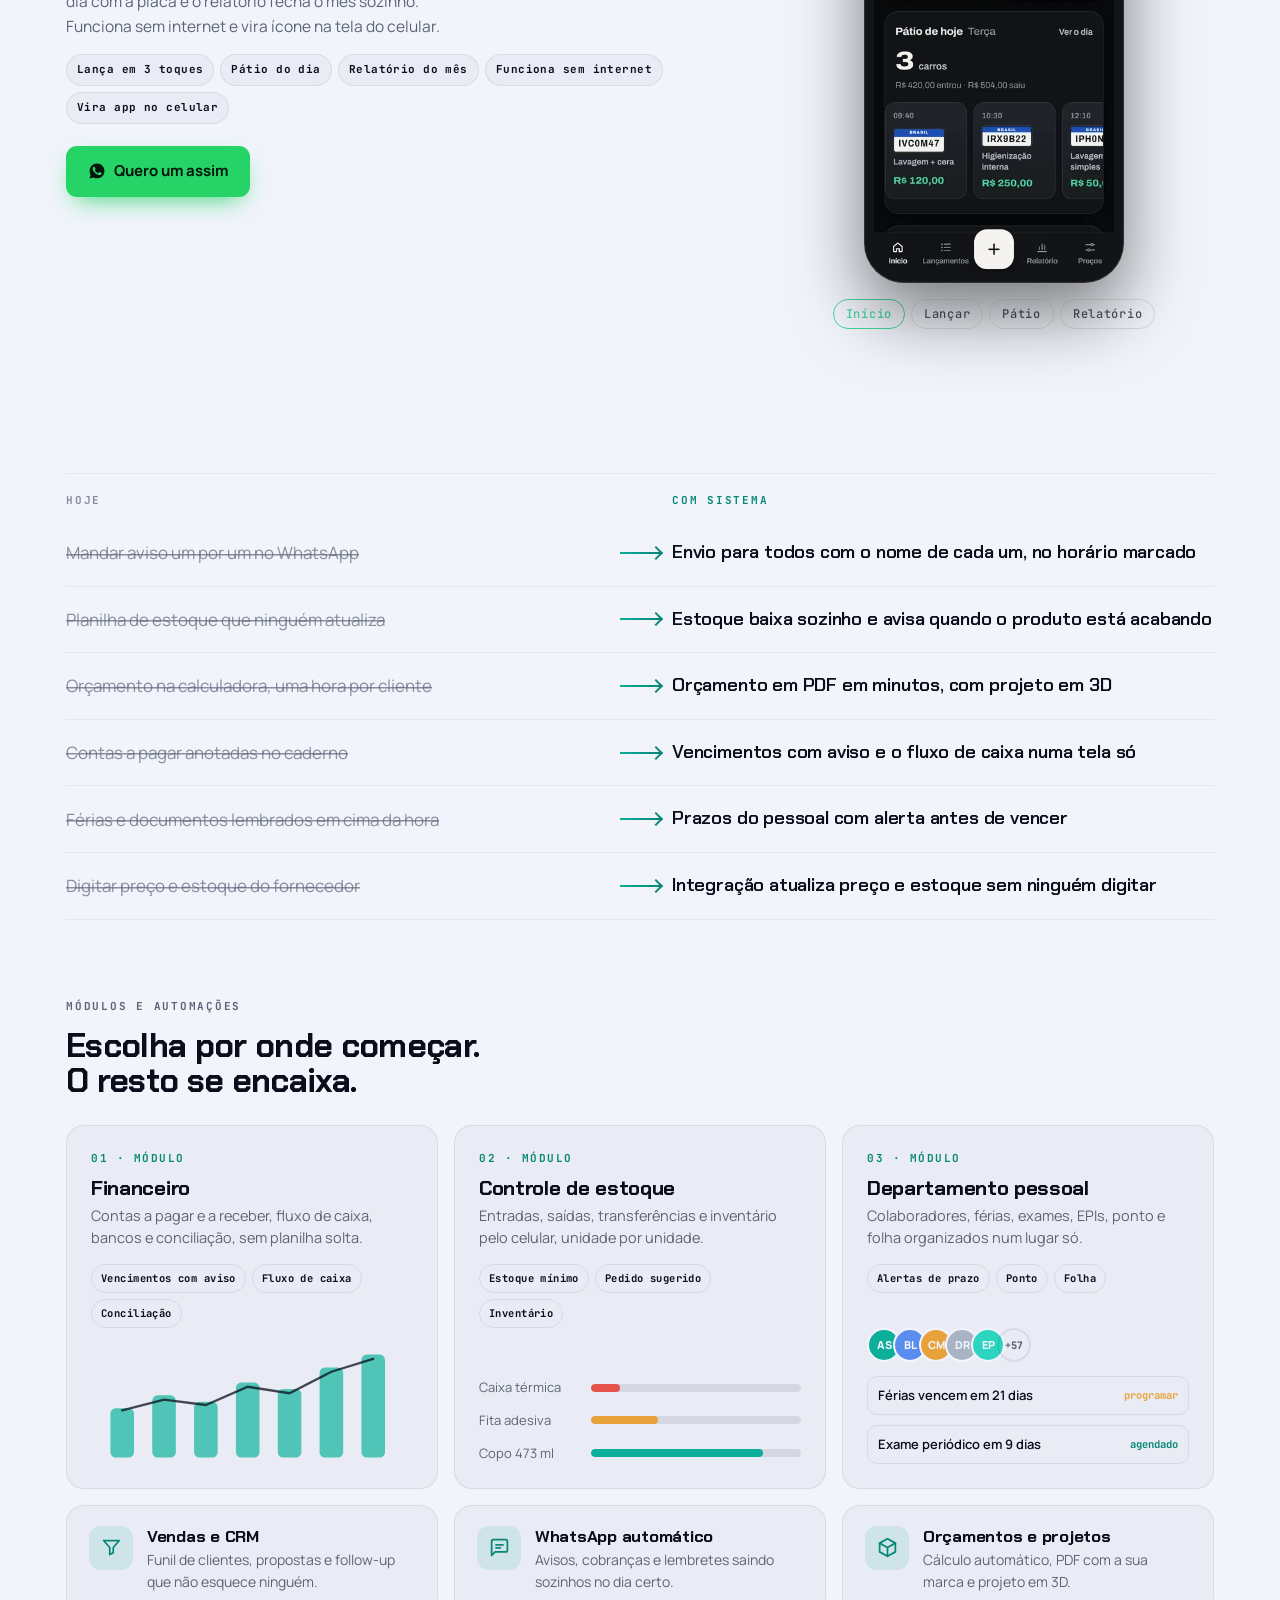
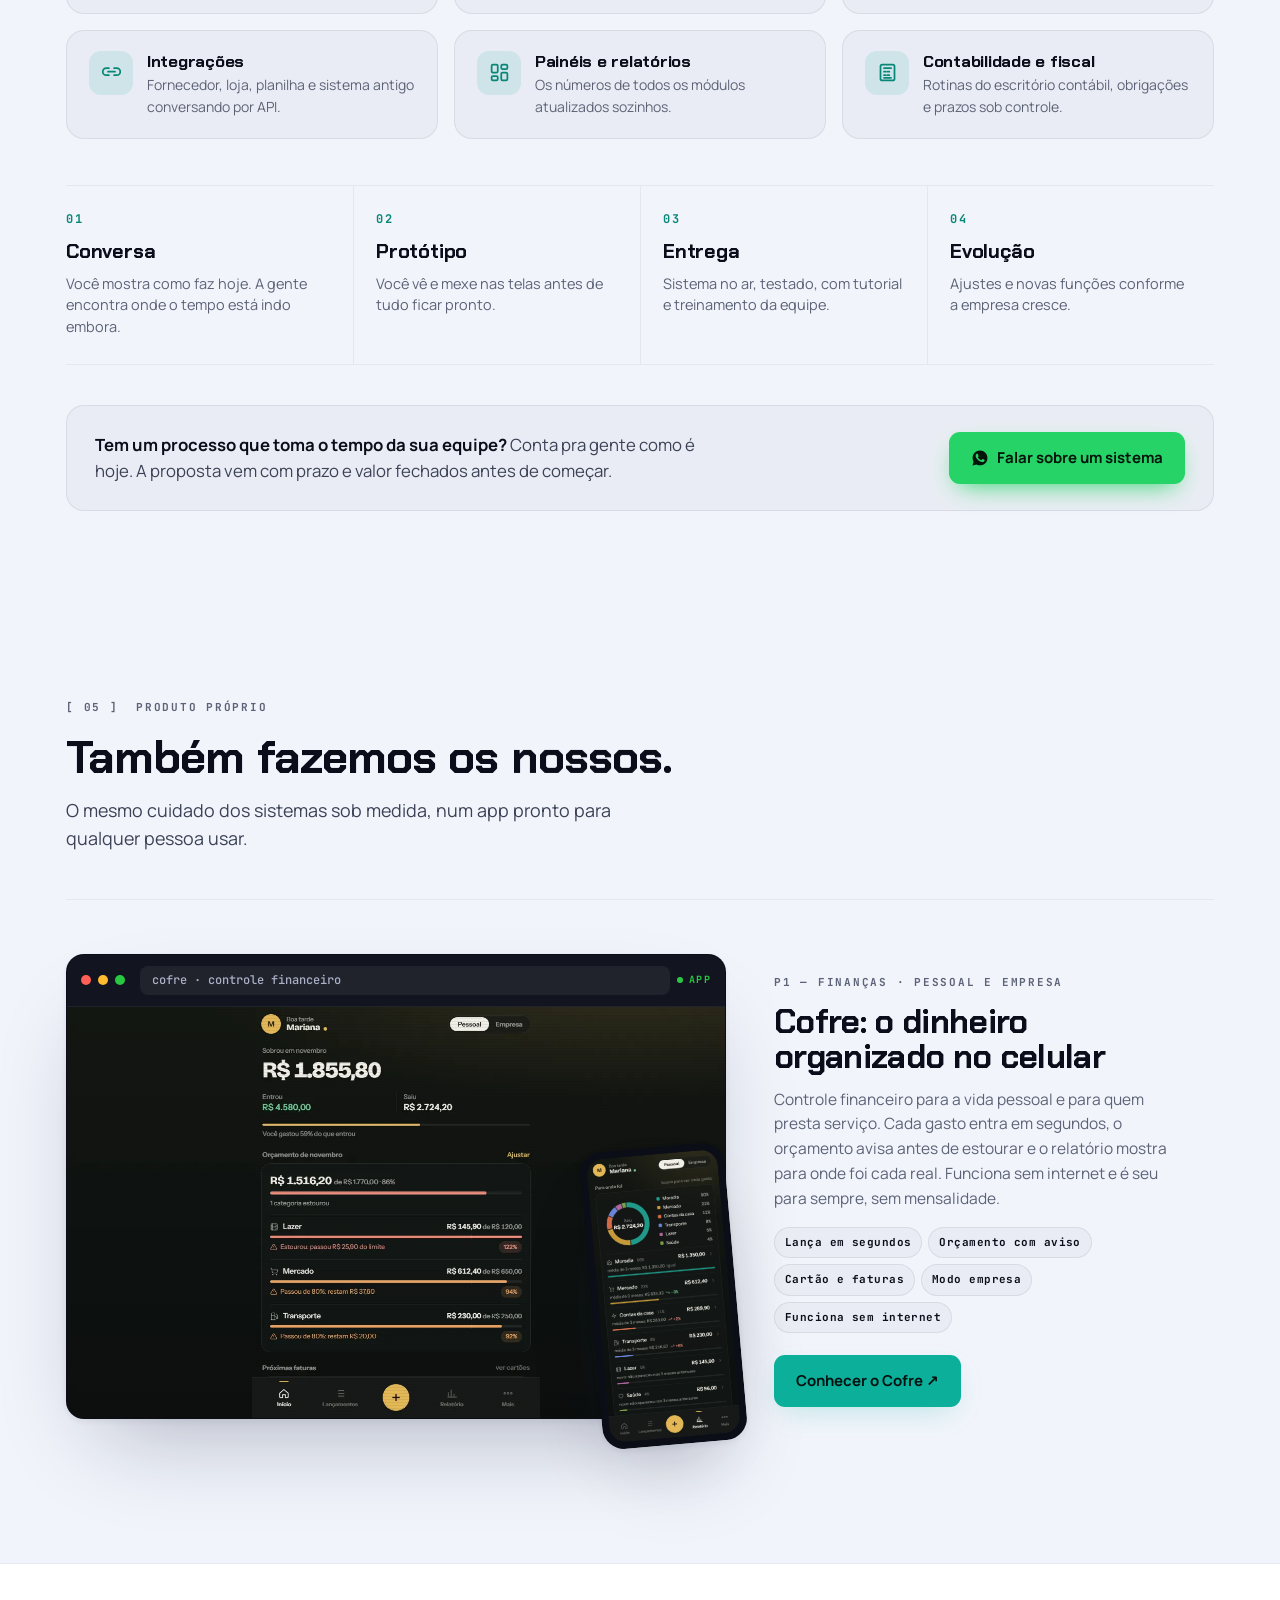
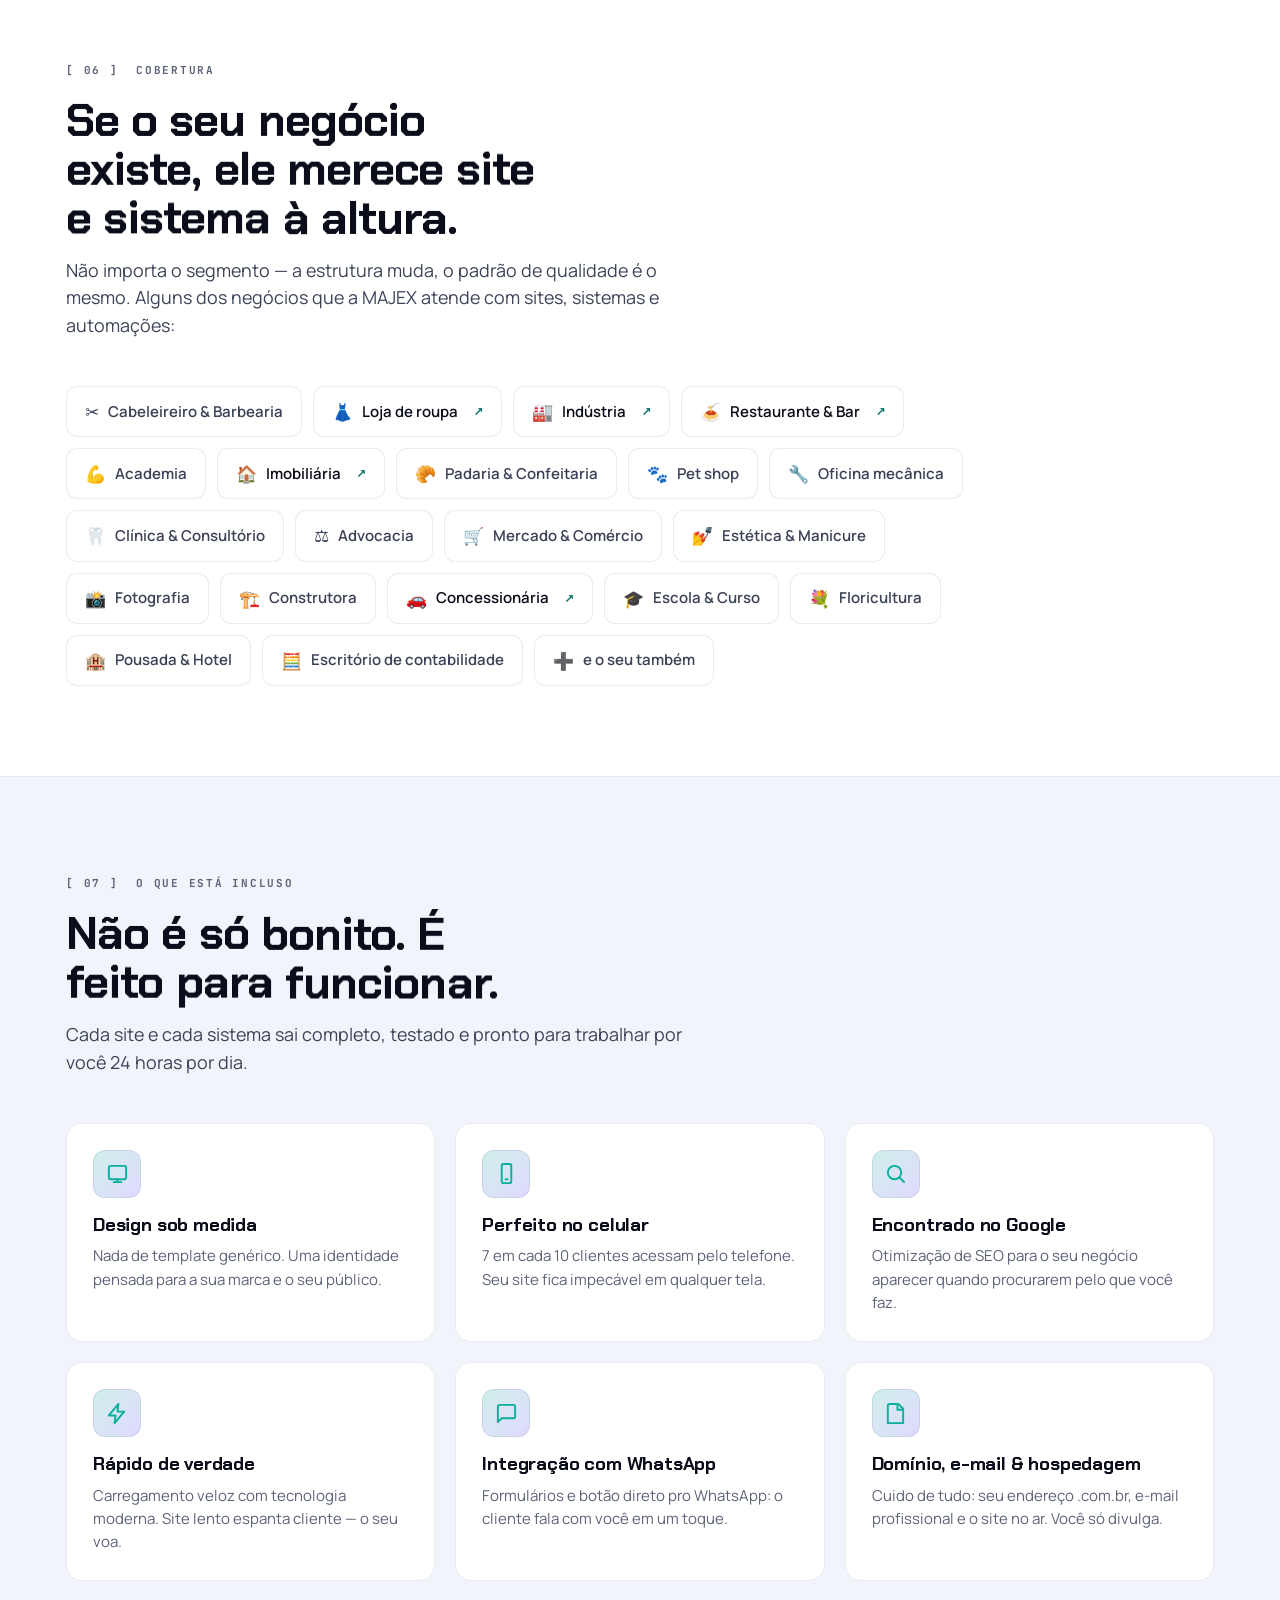
==== commit d8b78519: "Produto próprio: bloco do Cofre (controle financeiro) com fotos reais e link para conhecer Co-Author" ====
--- a/index.html
+++ b/index.html
@@ -1434,6 +1434,34 @@
   </div>
 </section>
 
+<section class="sec" id="produtos">
+  <div class="wrap">
+    <div class="sec-head reveal">
+      <span class="eyebrow">Produto próprio</span>
+      <h2>Também fazemos os nossos.</h2>
+      <p>O mesmo cuidado dos sistemas sob medida, num app pronto para qualquer pessoa usar.</p>
+    </div>
+    <div class="pf4-list">
+      <article class="pf4-case" style="--acc:#E9B949">
+        <div class="pf4-media">
+          <span class="pf4-shell">
+            <span class="pf4-bar"><i></i><i></i><i></i><b>cofre · controle financeiro</b><em class="sis-em">app</em></span>
+            <span class="pf4-screen"><img src="img/cofre-desk-1280.webp" width="1280" height="800" alt="Cofre no computador: quanto sobrou no mês, quanto entrou e saiu e o orçamento por categoria" loading="lazy" decoding="async"></span>
+          </span>
+          <span class="pf4-phone"><img src="img/cofre-cel-780.webp" sizes="(max-width:1023px) 175px, 135px" alt="" loading="lazy" decoding="async"></span>
+        </div>
+        <div class="pf4-info">
+          <span class="hud">P1 — Finanças · pessoal e empresa</span>
+          <h3>Cofre: o dinheiro organizado no celular</h3>
+          <p>Controle financeiro para a vida pessoal e para quem presta serviço. Cada gasto entra em segundos, o orçamento avisa antes de estourar e o relatório mostra para onde foi cada real. Funciona sem internet e é seu para sempre, sem mensalidade.</p>
+          <ul class="pf4-feats"><li>Lança em segundos</li><li>Orçamento com aviso</li><li>Cartão e faturas</li><li>Modo empresa</li><li>Funciona sem internet</li></ul>
+          <a class="btn btn-primary mag" href="https://cofremajex.vercel.app/" target="_blank" rel="noopener">Conhecer o Cofre ↗</a>
+        </div>
+      </article>
+    </div>
+  </div>
+</section>
+
 
 <section class="sec band" id="segmentos">
   <div class="wrap">
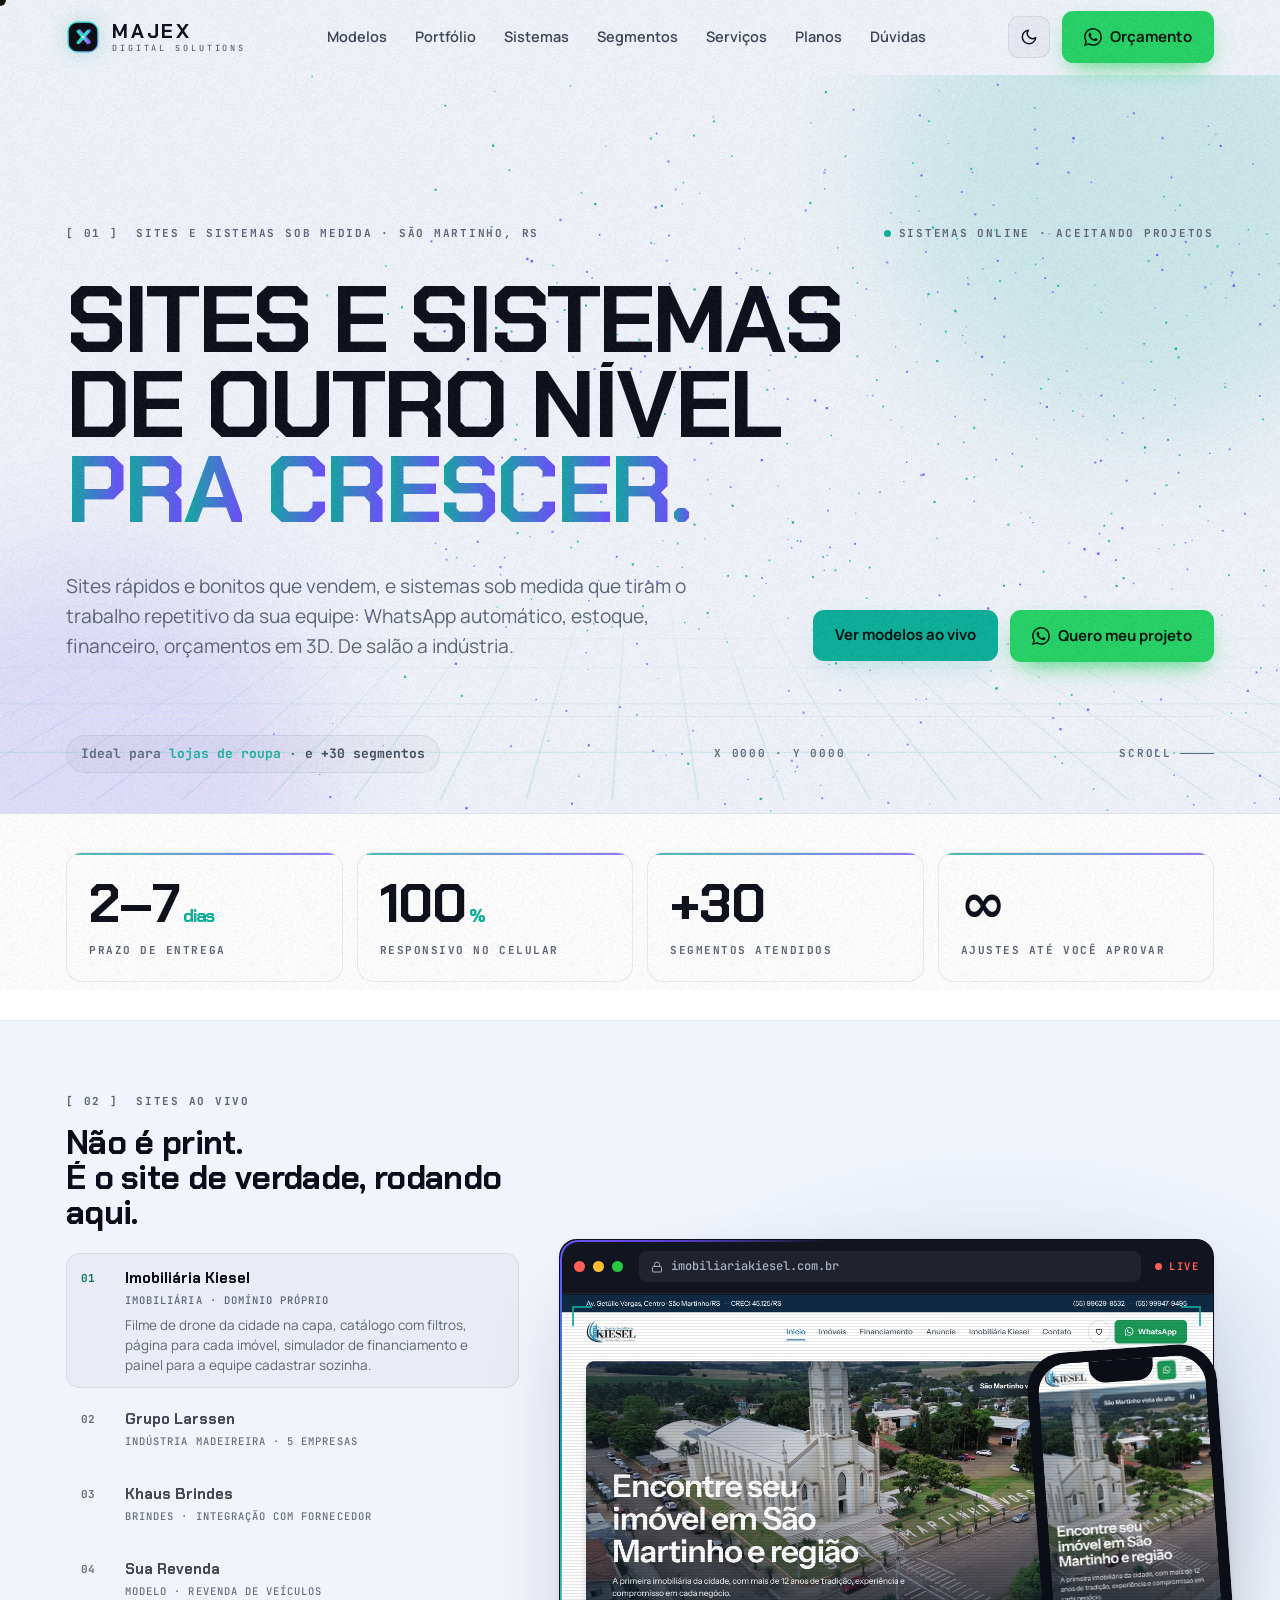
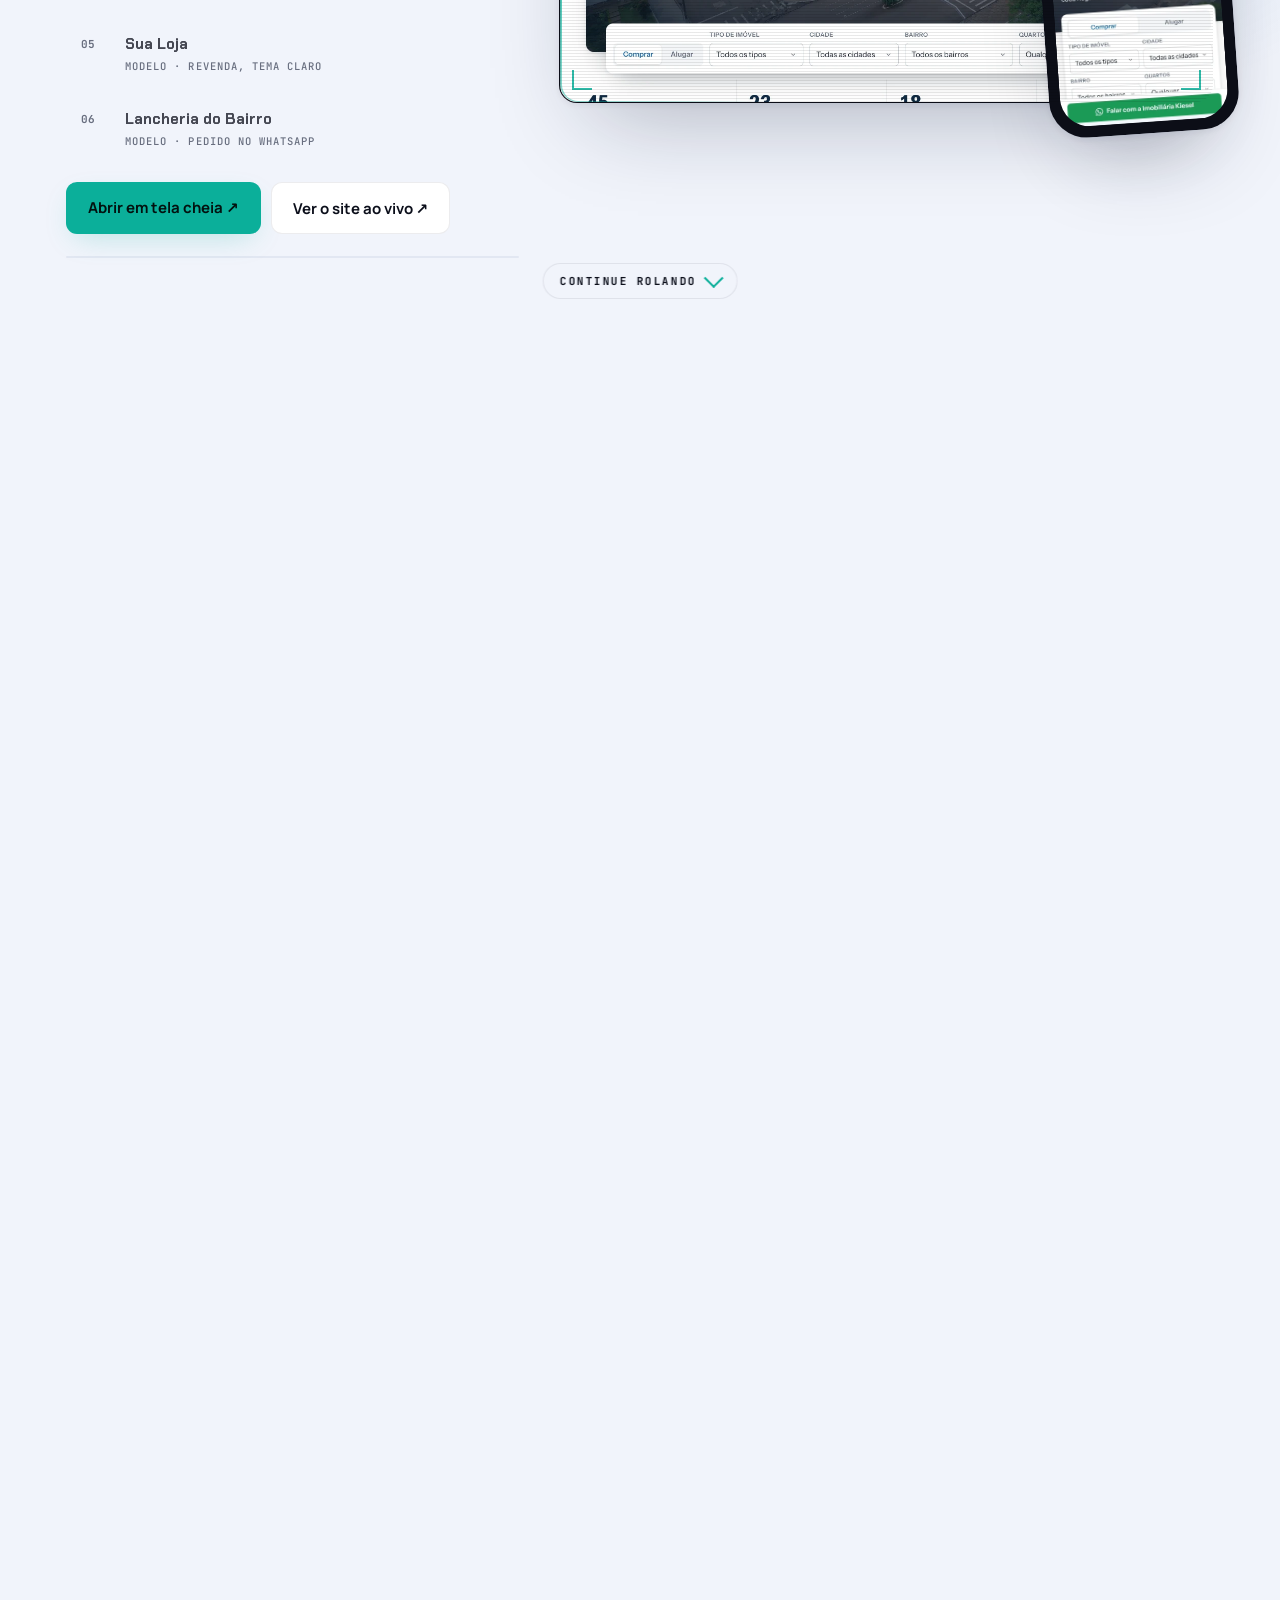
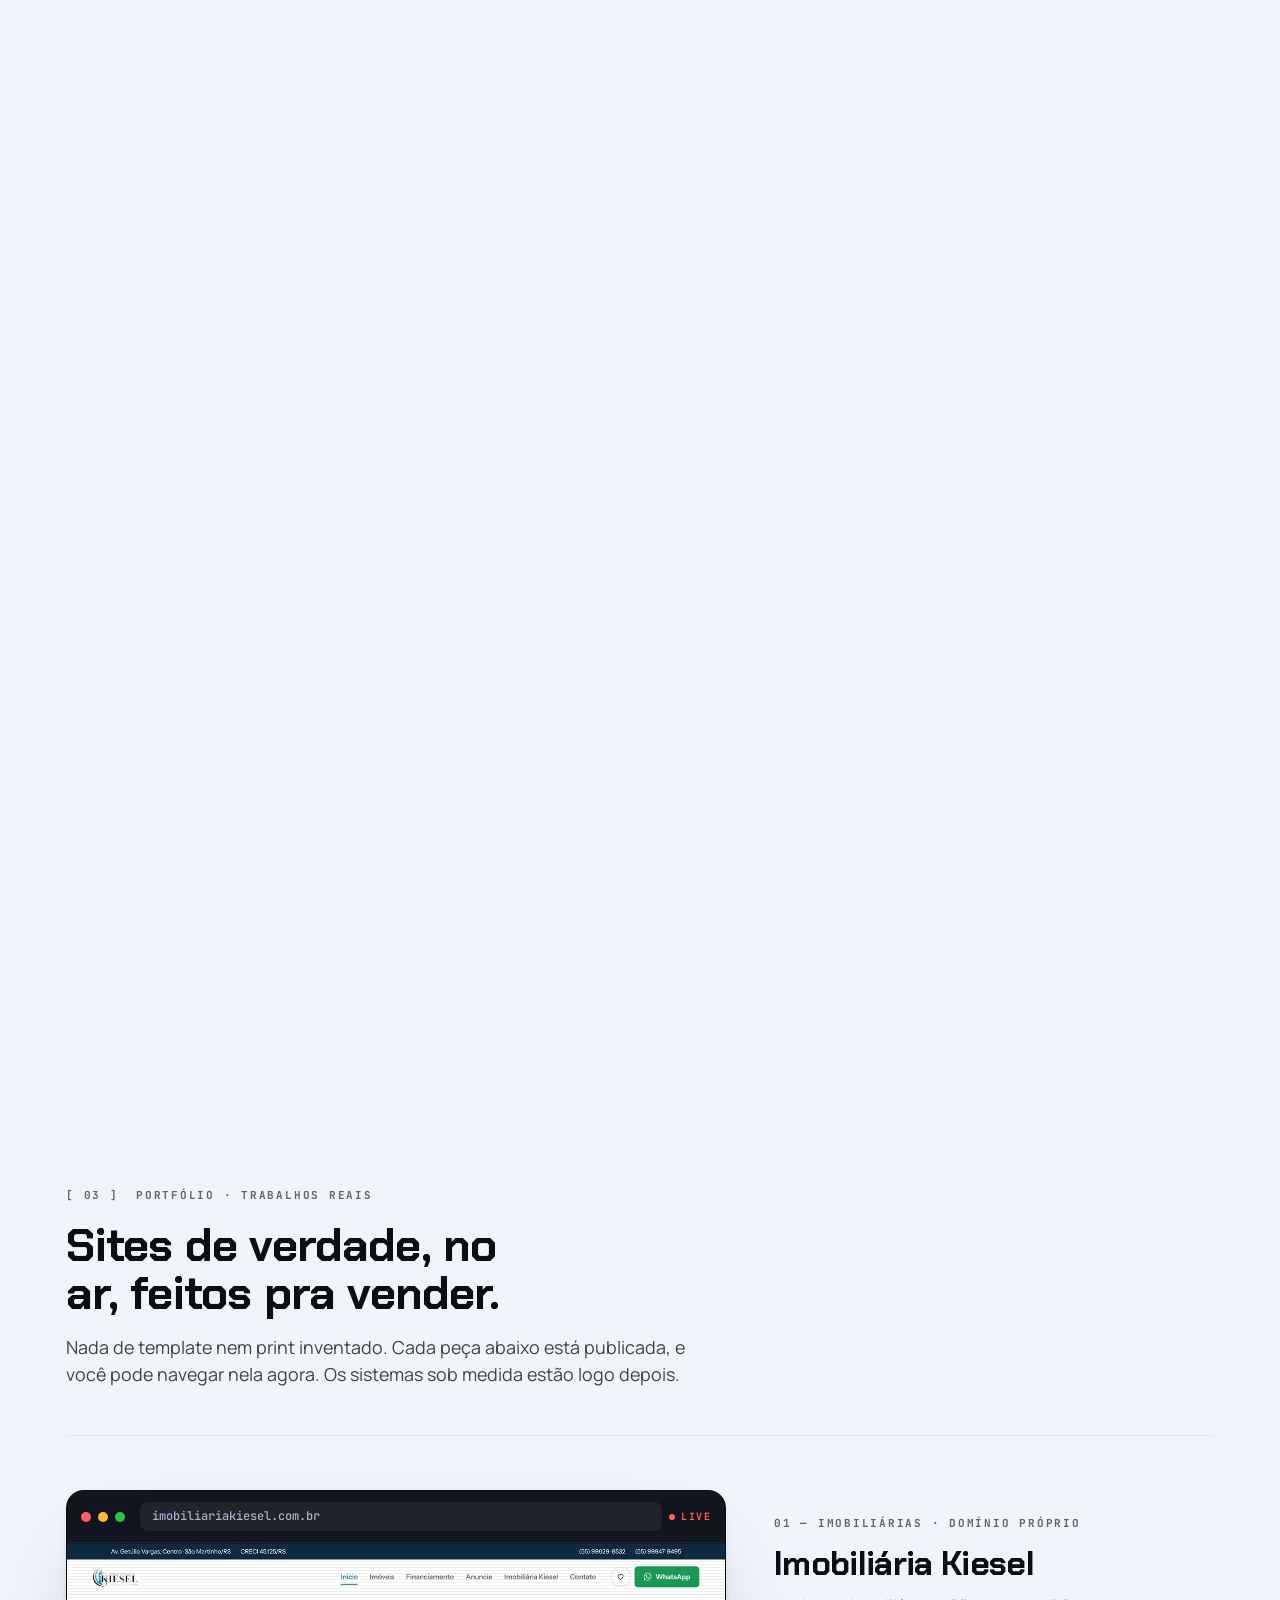
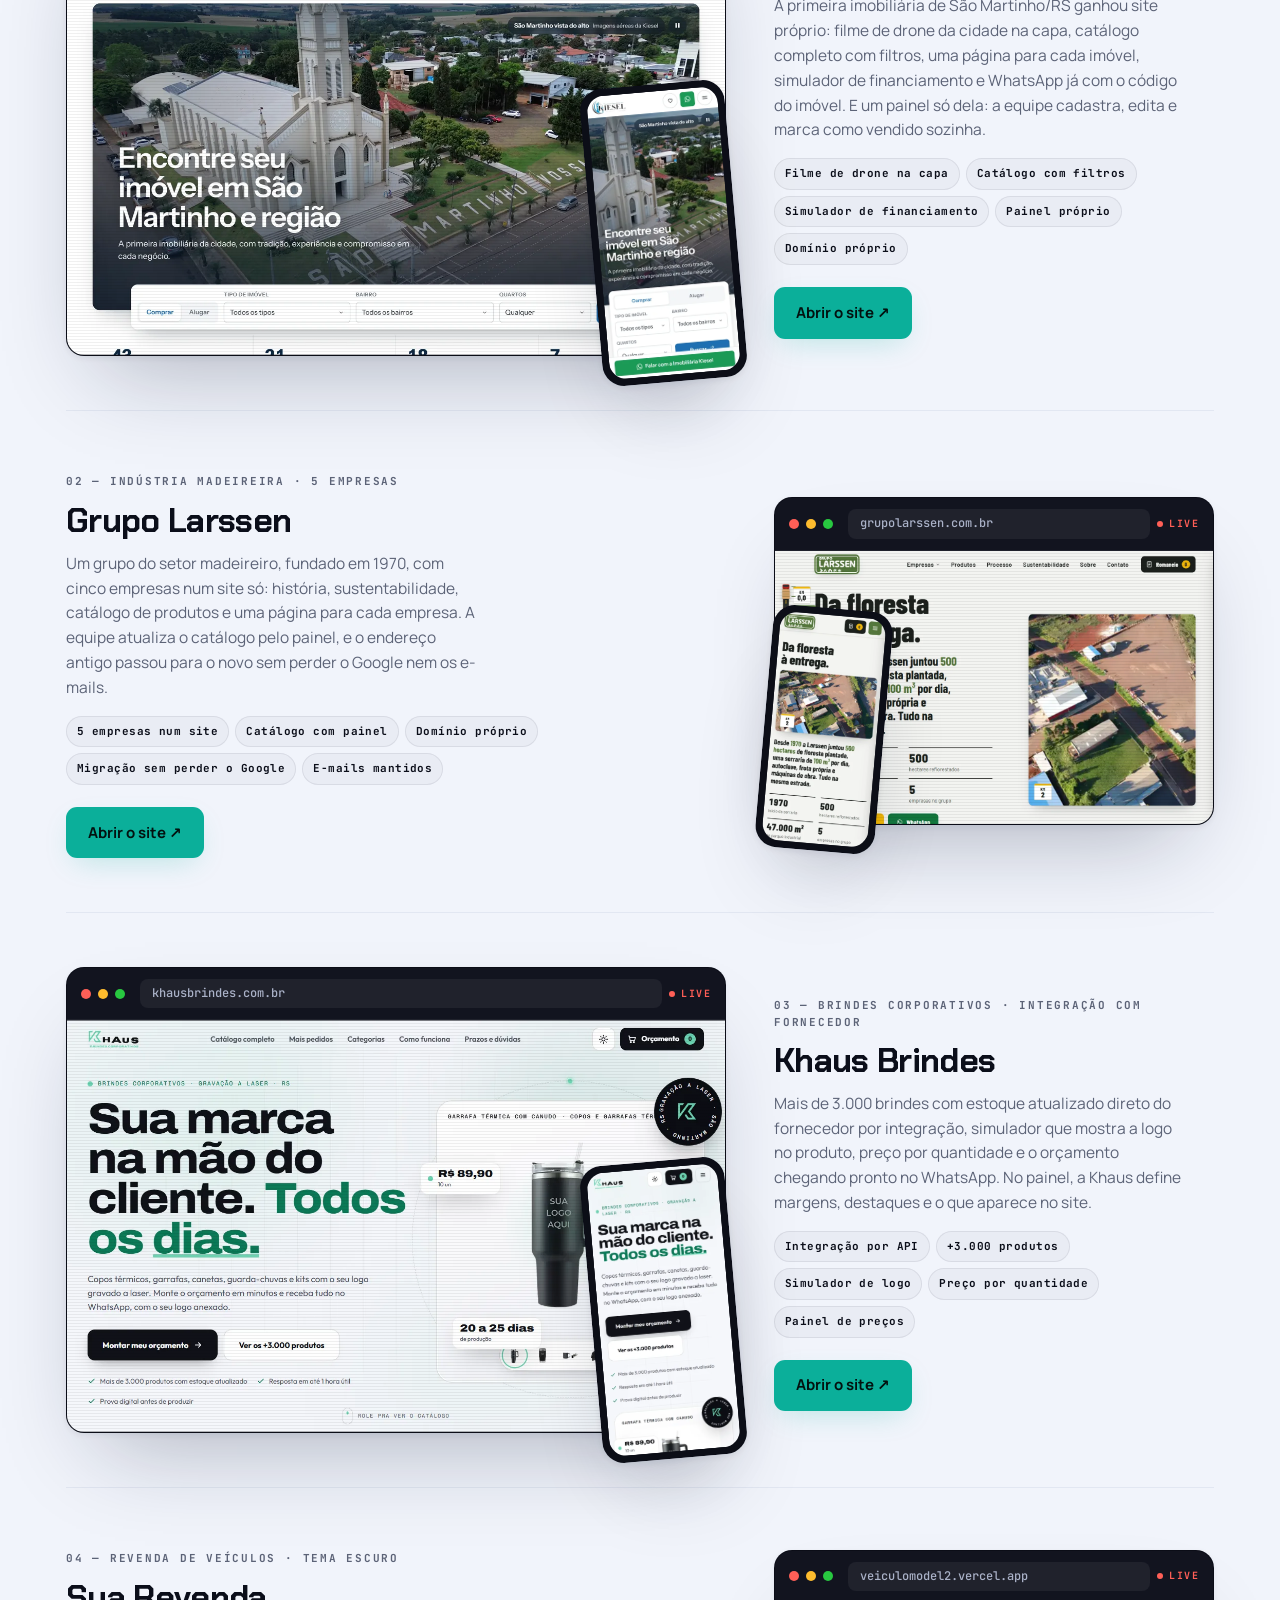
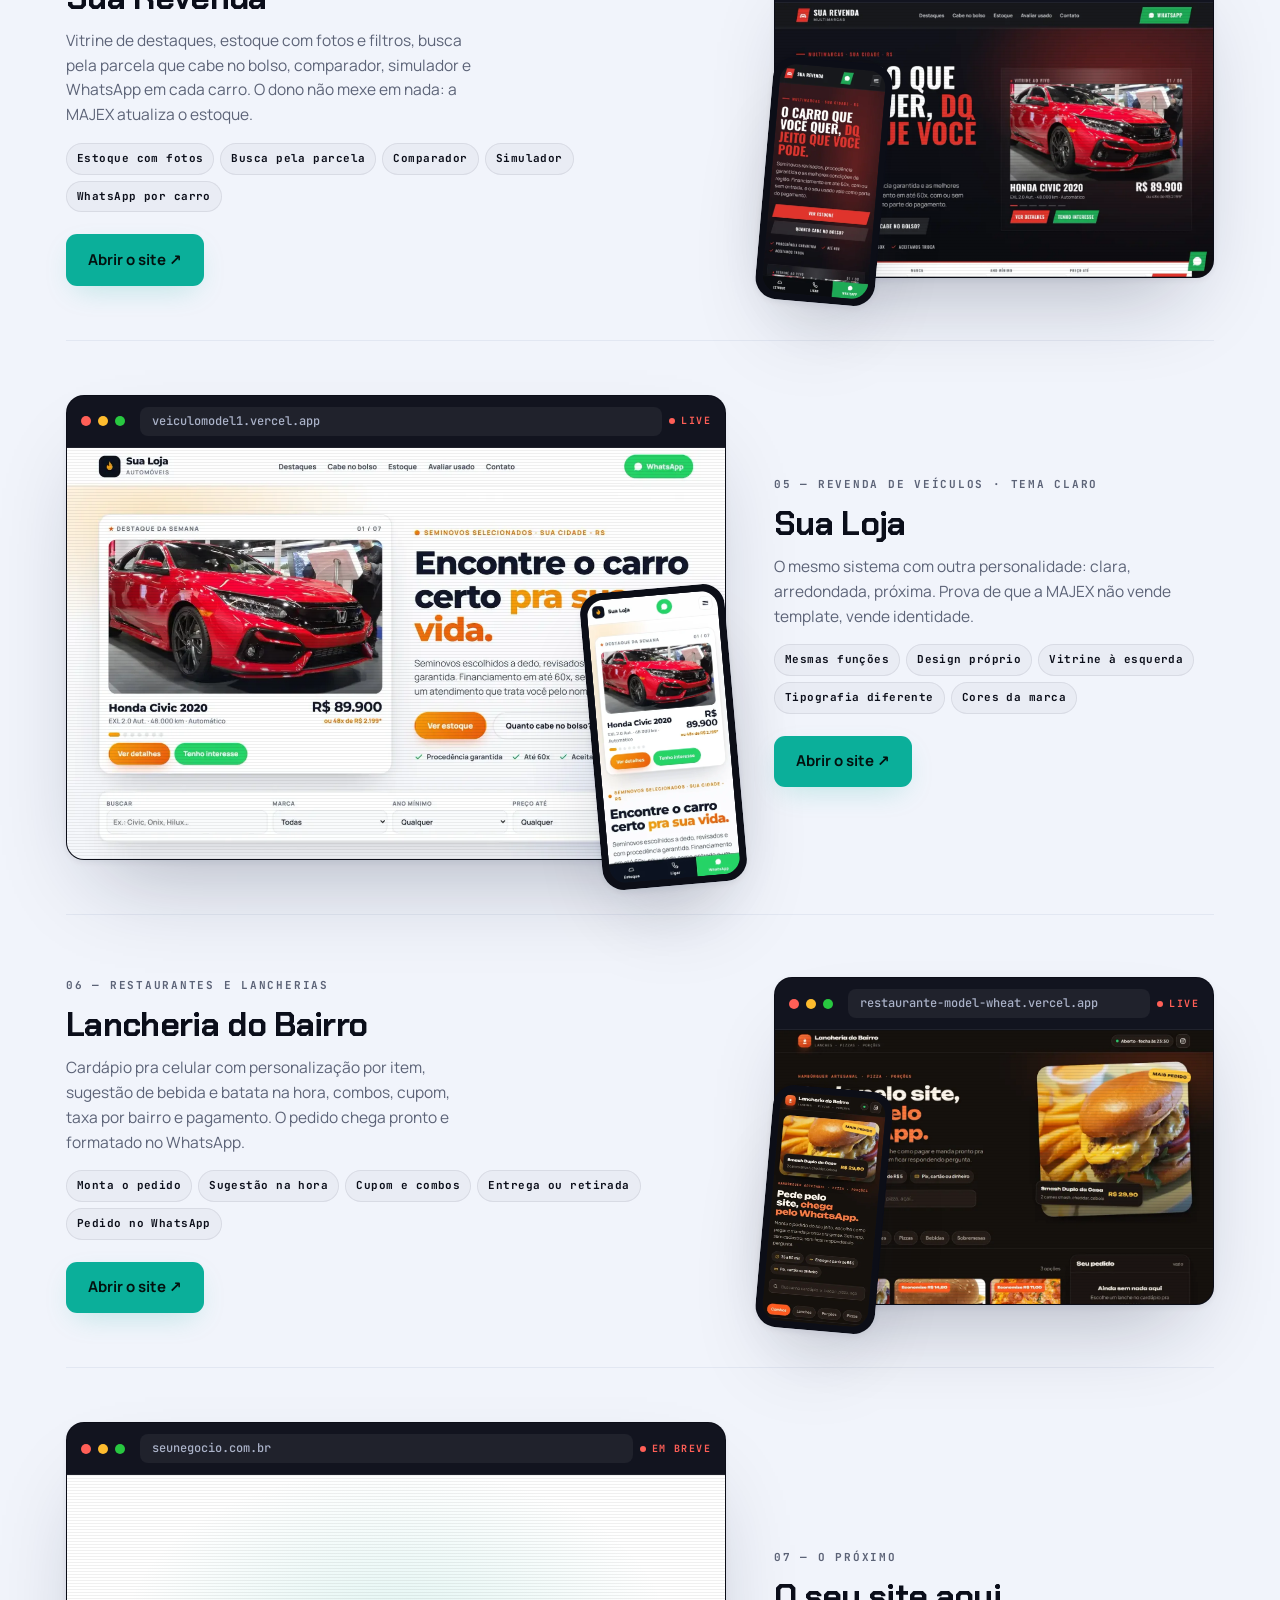
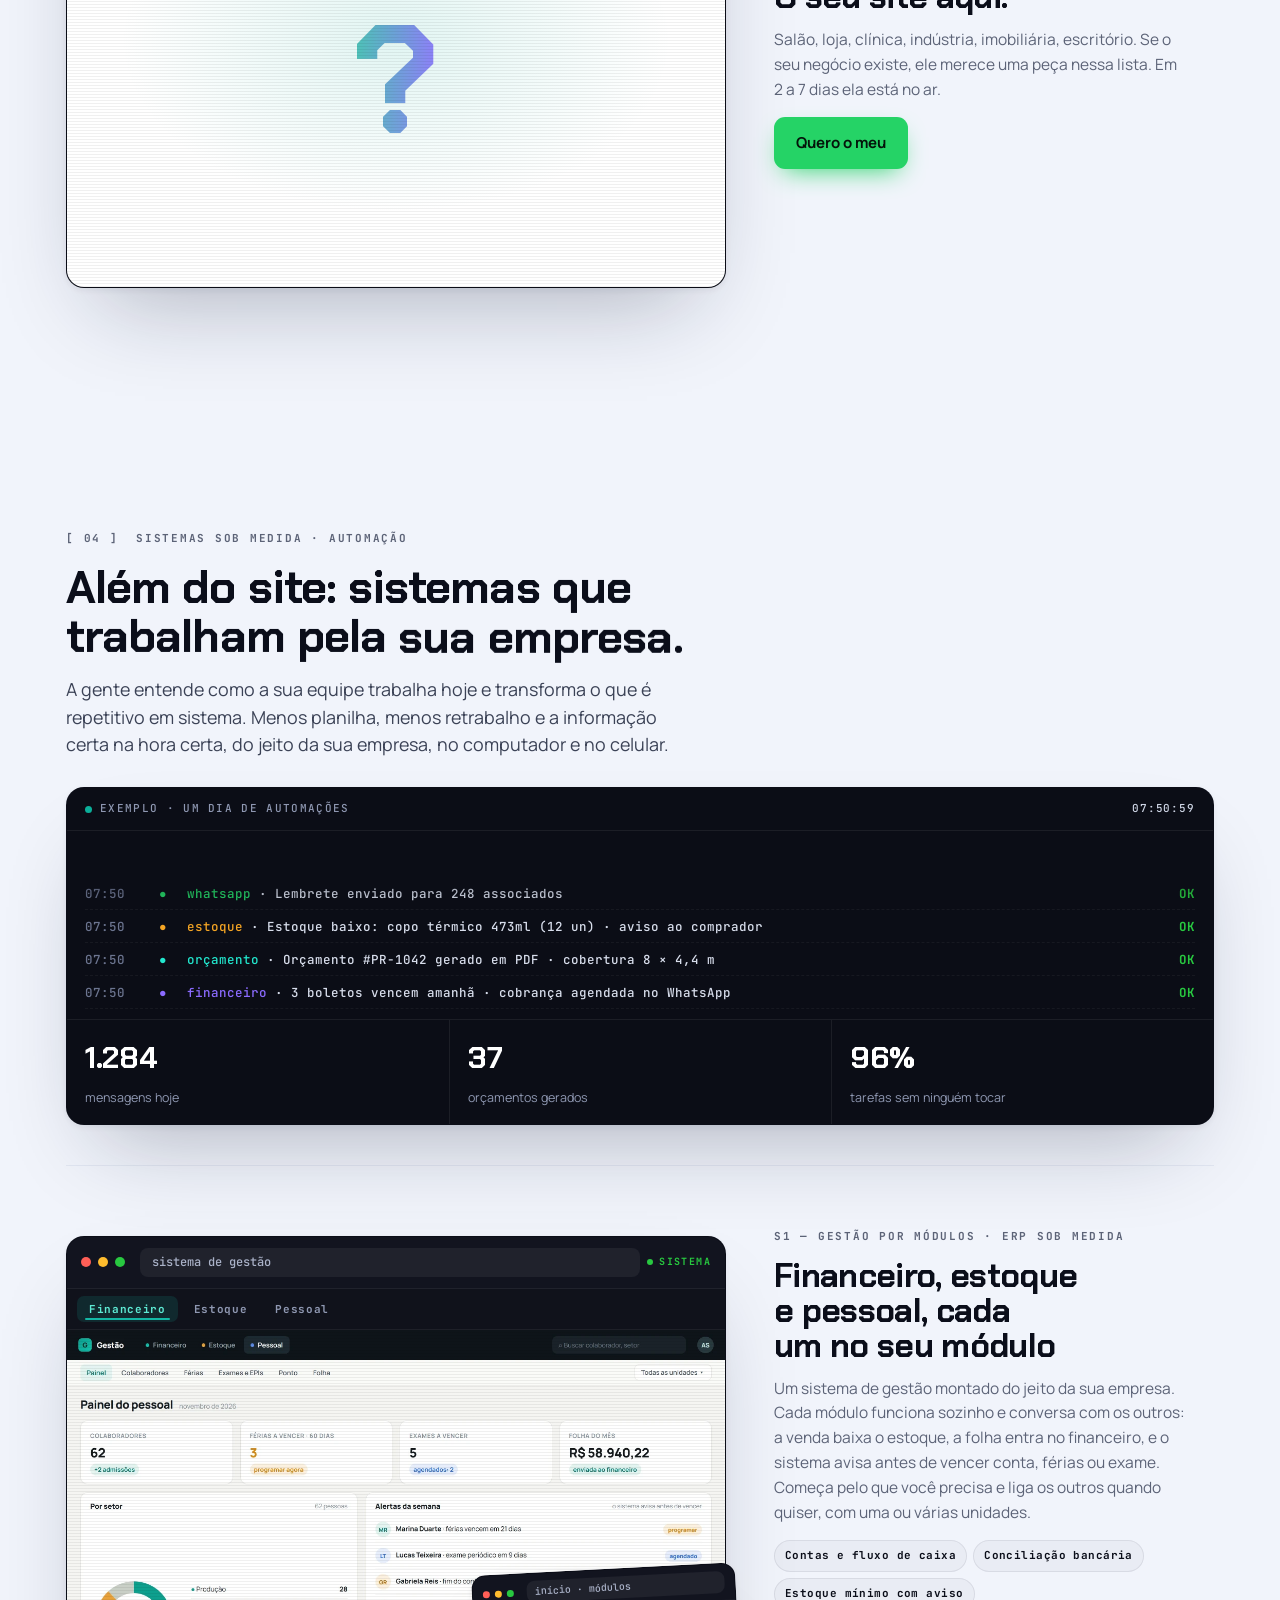
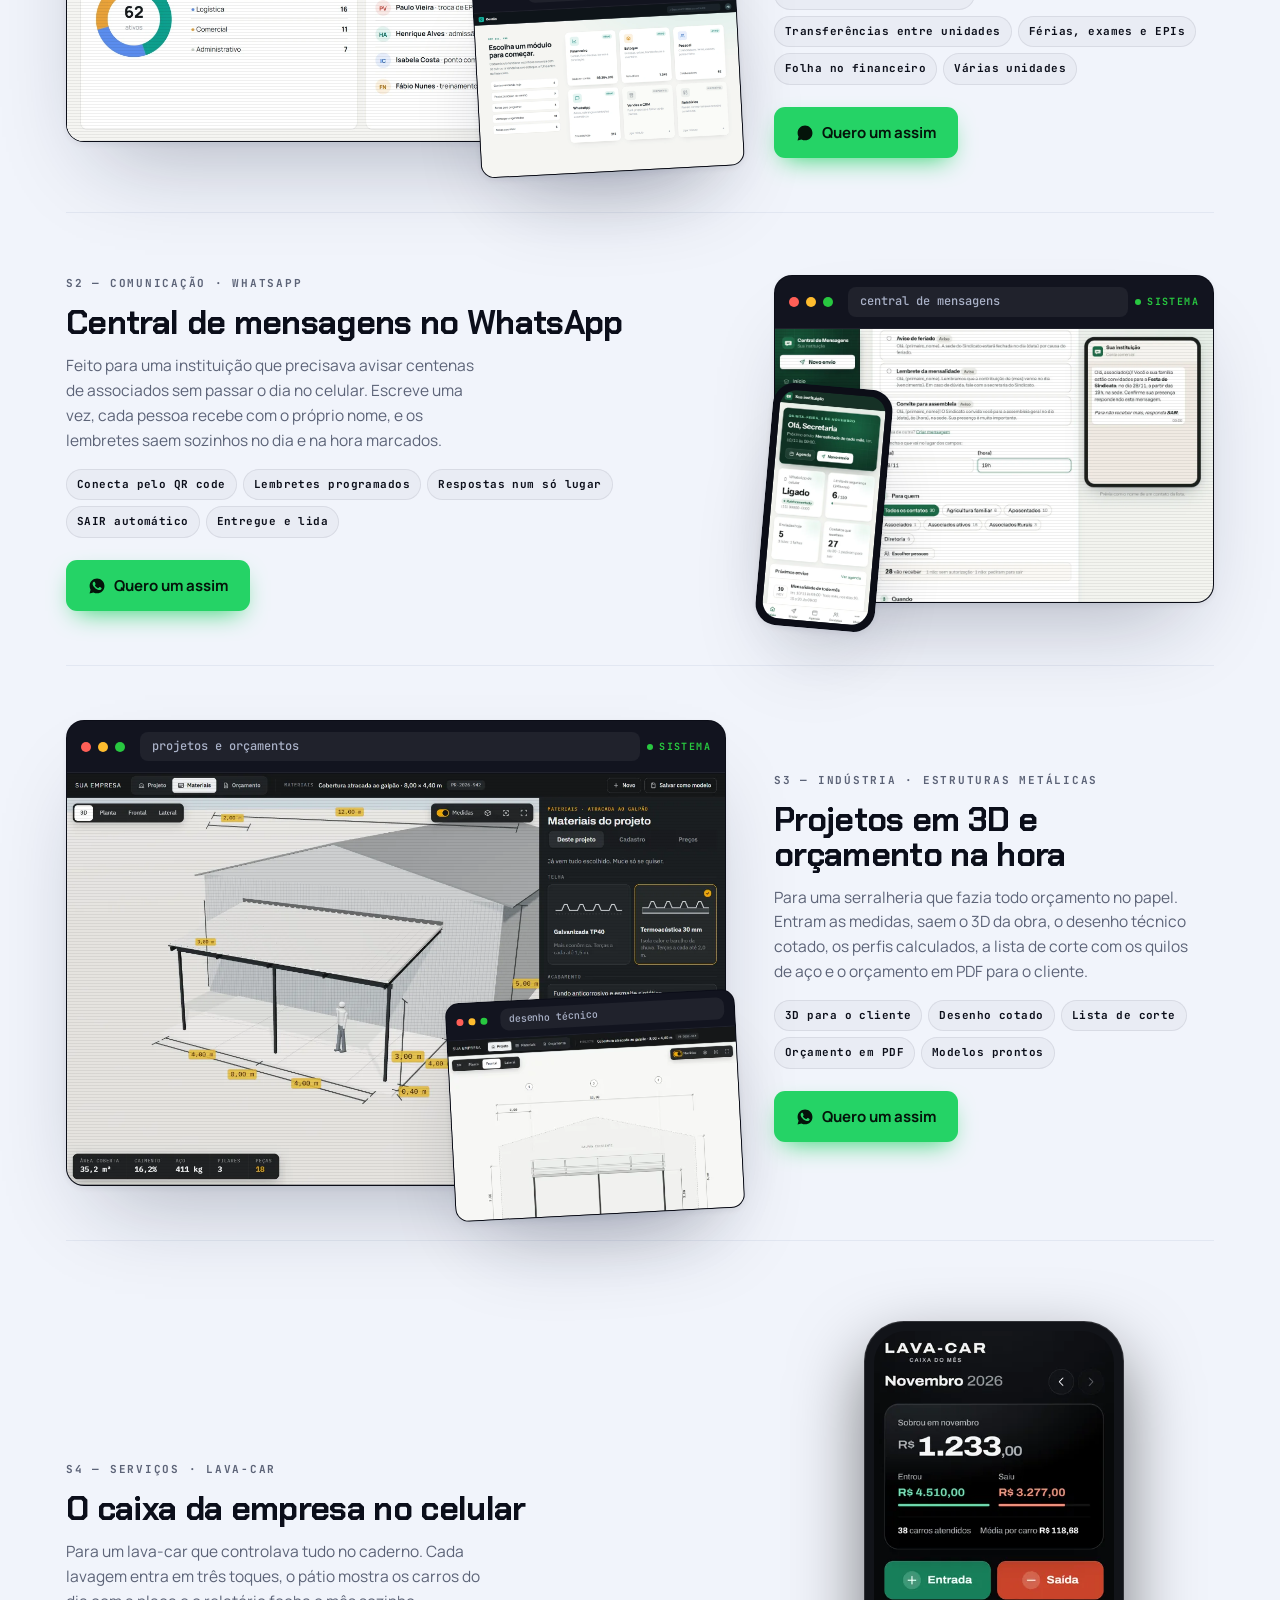
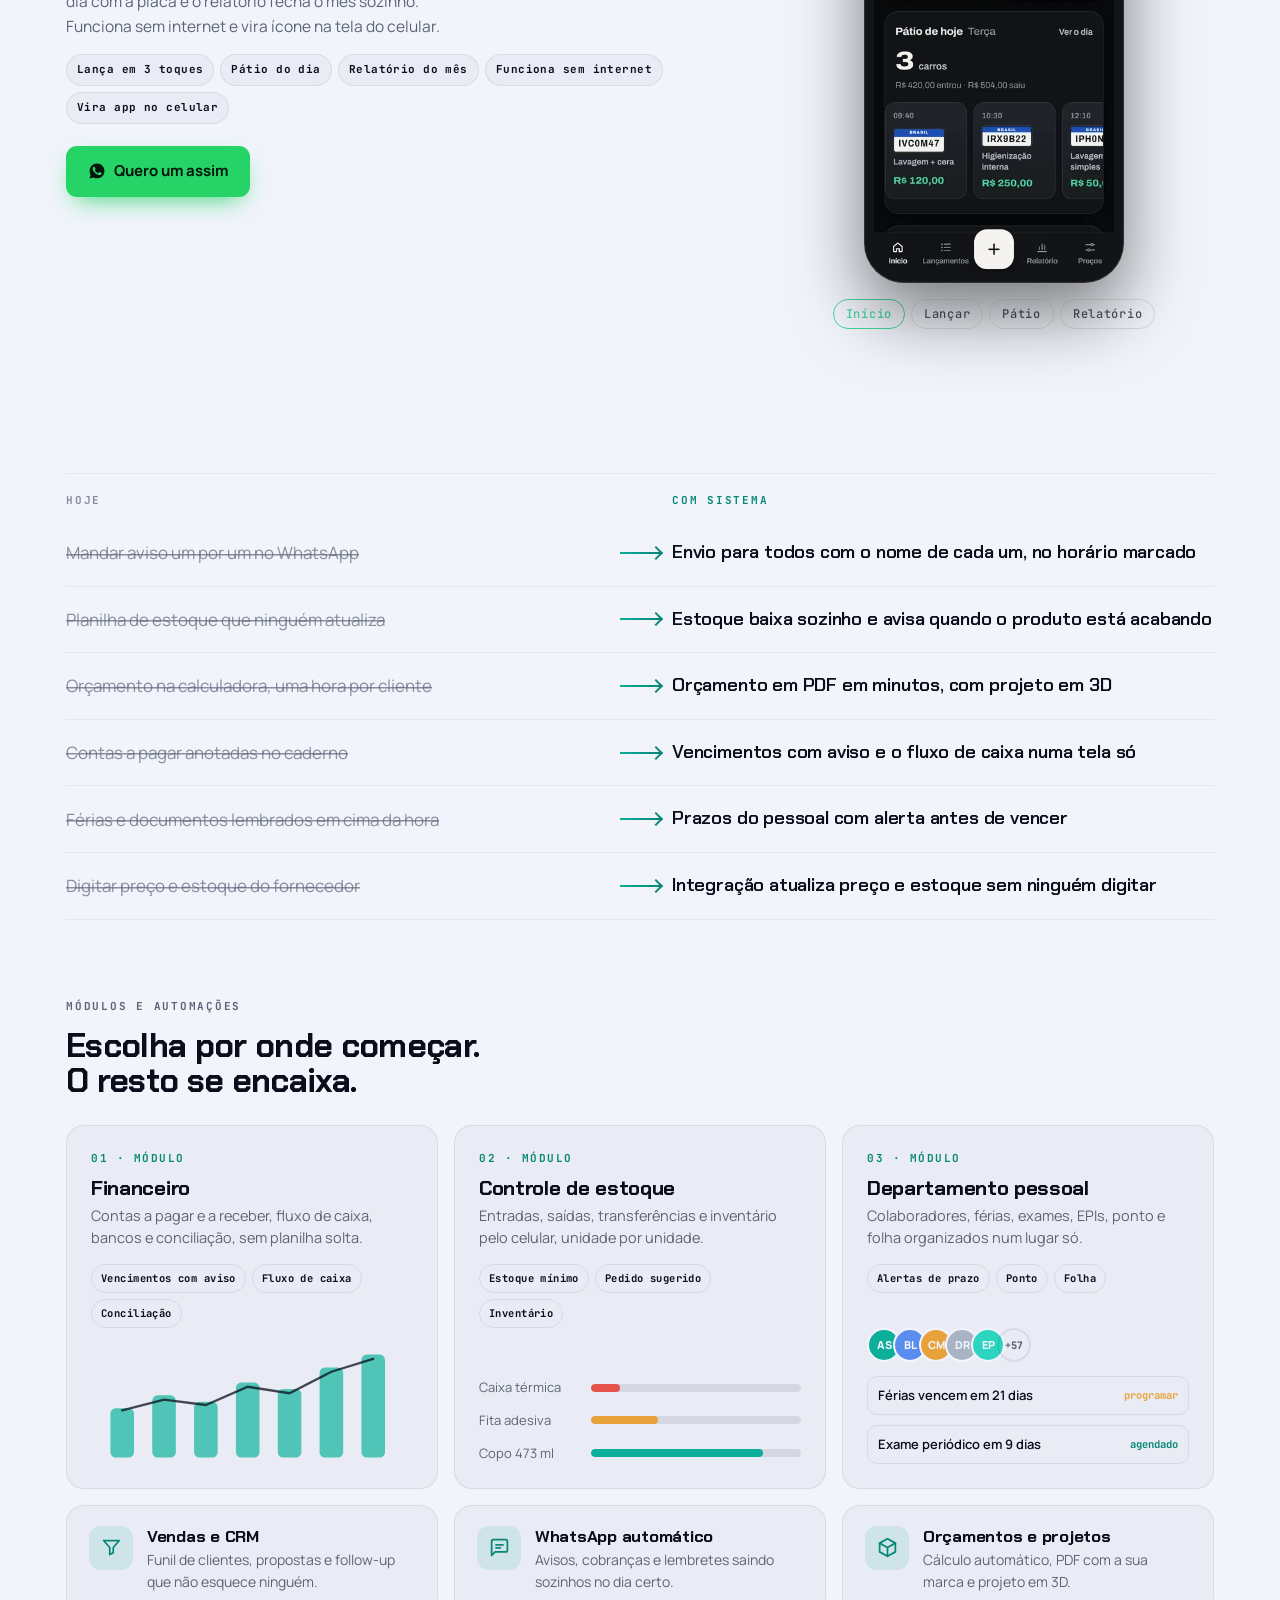
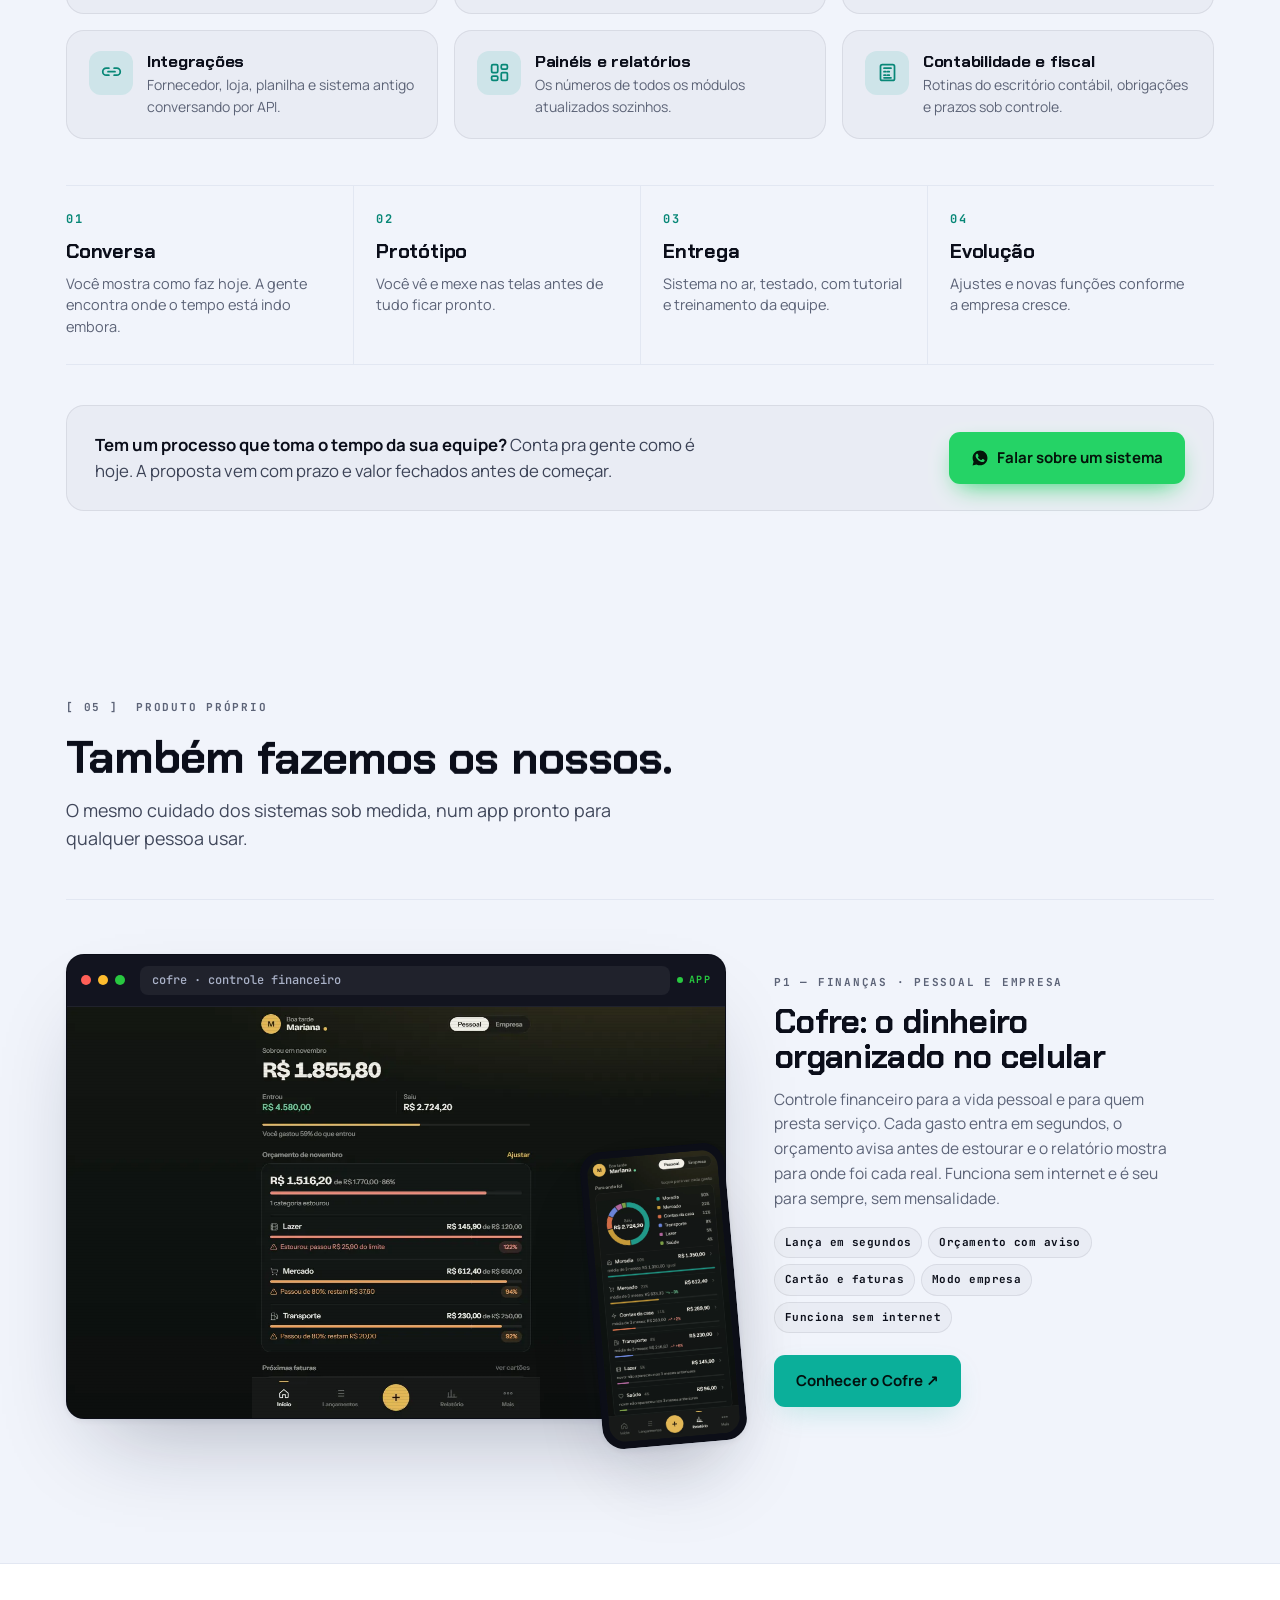
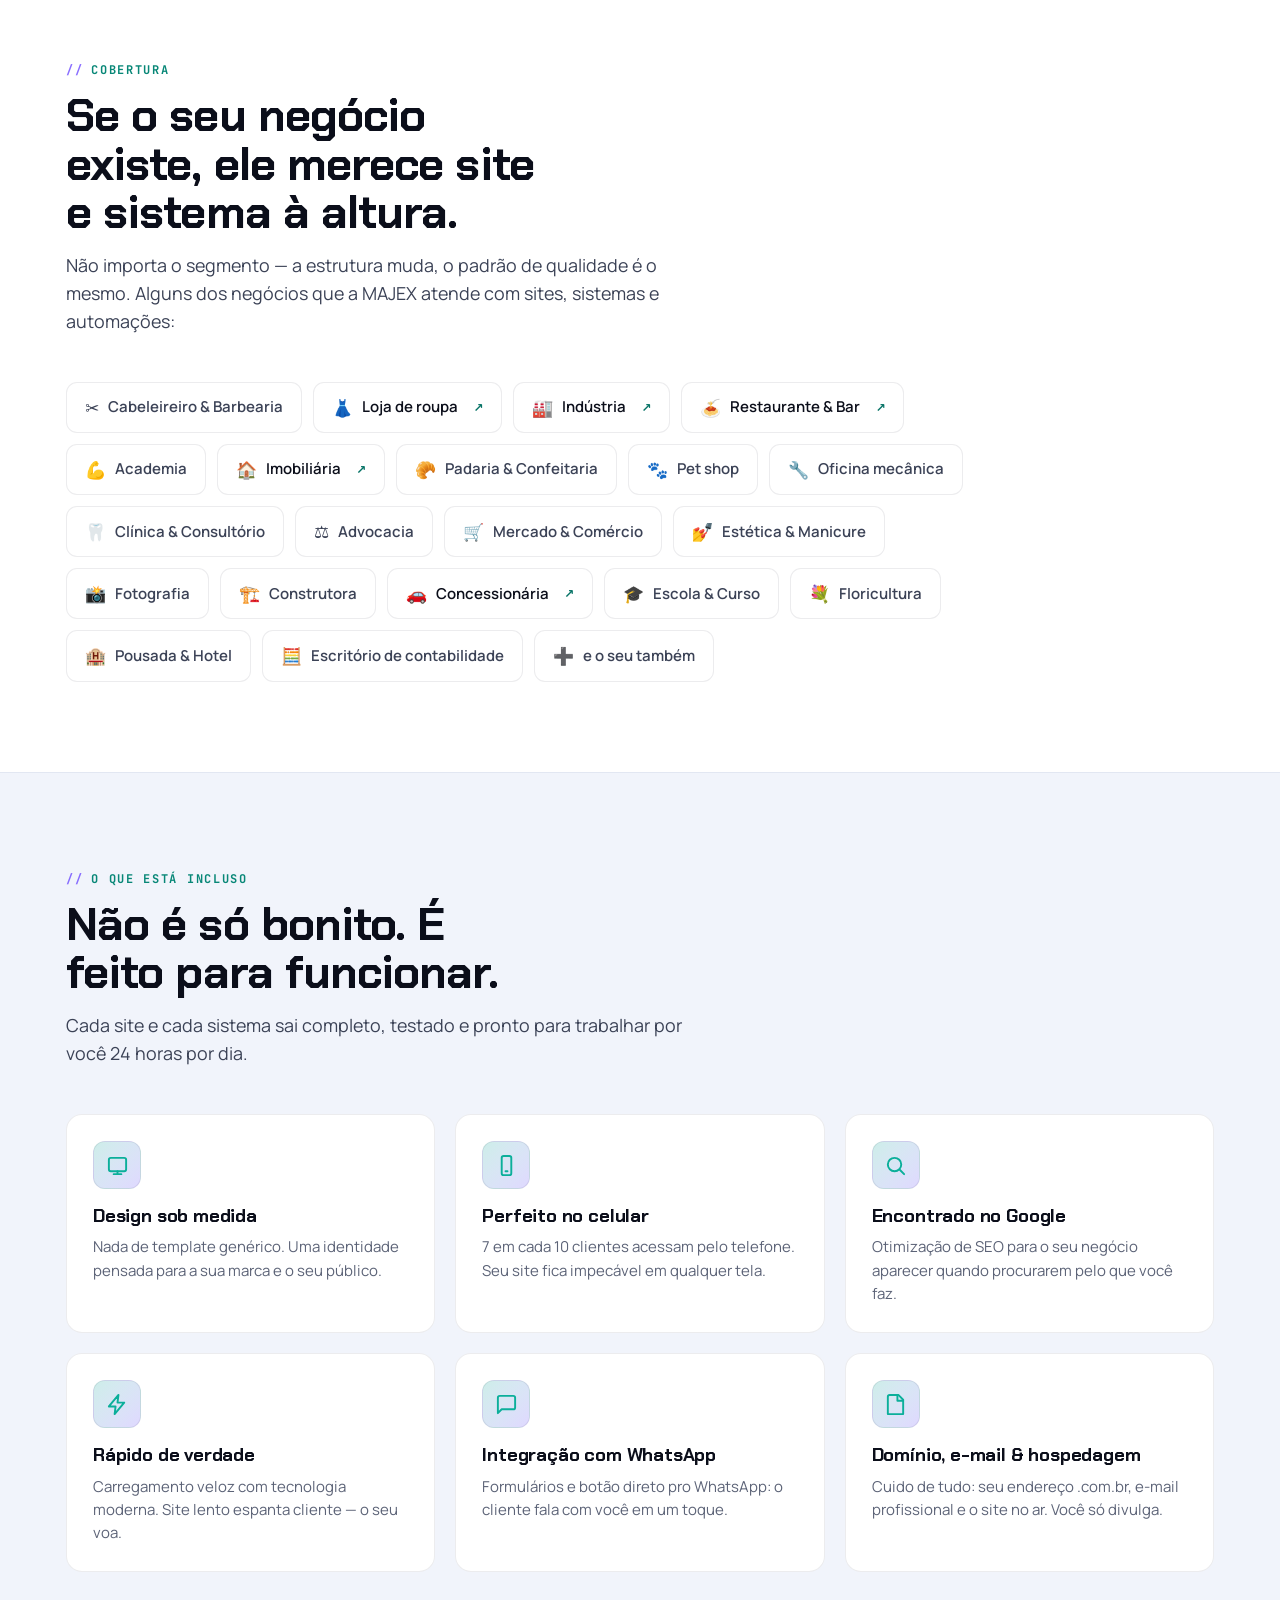
==== commit 3b16df7f: "Cofre: link para o endereço próprio cofre.majexsites.com.br Co-Authored-By: Claude Opus 5.5 <noreply" ====
--- a/index.html
+++ b/index.html
@@ -1455,7 +1455,7 @@
           <h3>Cofre: o dinheiro organizado no celular</h3>
           <p>Controle financeiro para a vida pessoal e para quem presta serviço. Cada gasto entra em segundos, o orçamento avisa antes de estourar e o relatório mostra para onde foi cada real. Funciona sem internet e é seu para sempre, sem mensalidade.</p>
           <ul class="pf4-feats"><li>Lança em segundos</li><li>Orçamento com aviso</li><li>Cartão e faturas</li><li>Modo empresa</li><li>Funciona sem internet</li></ul>
-          <a class="btn btn-primary mag" href="https://cofremajex.vercel.app/" target="_blank" rel="noopener">Conhecer o Cofre ↗</a>
+          <a class="btn btn-primary mag" href="https://cofre.majexsites.com.br/" target="_blank" rel="noopener">Conhecer o Cofre ↗</a>
         </div>
       </article>
     </div>
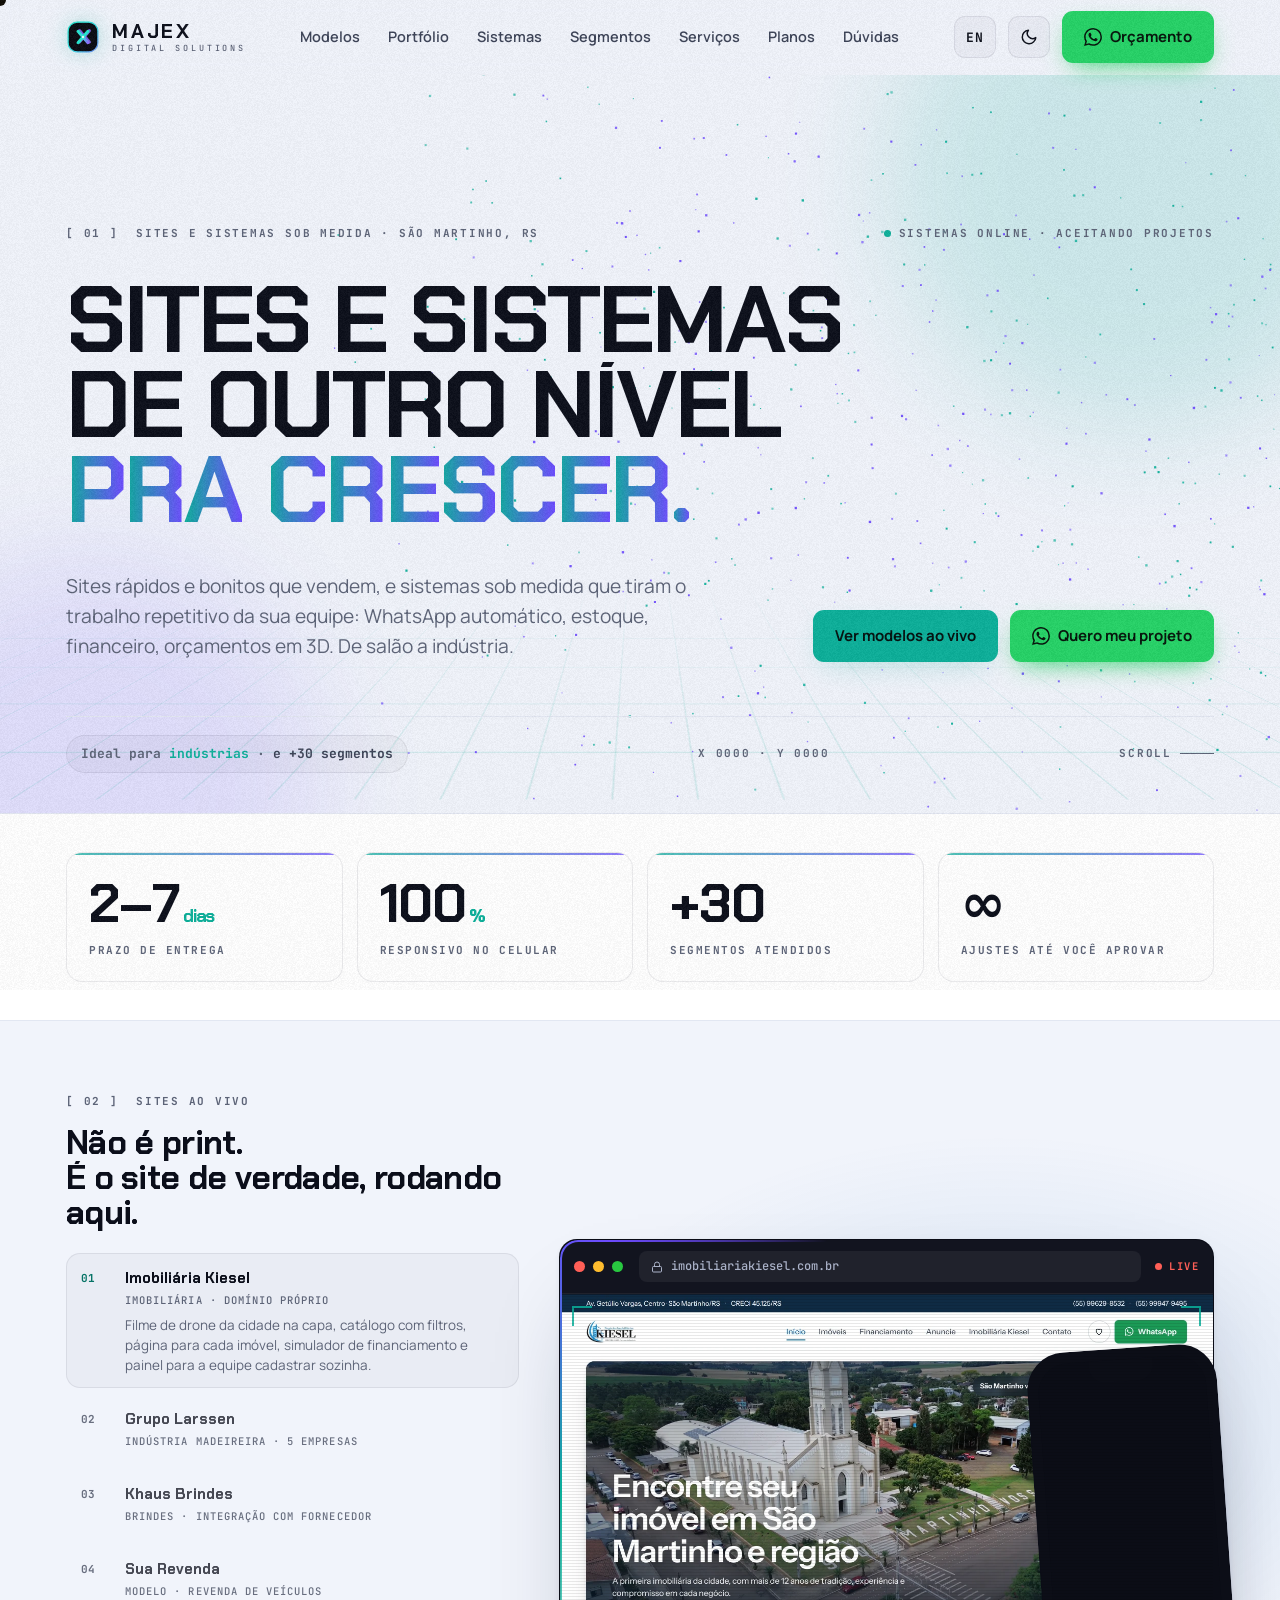
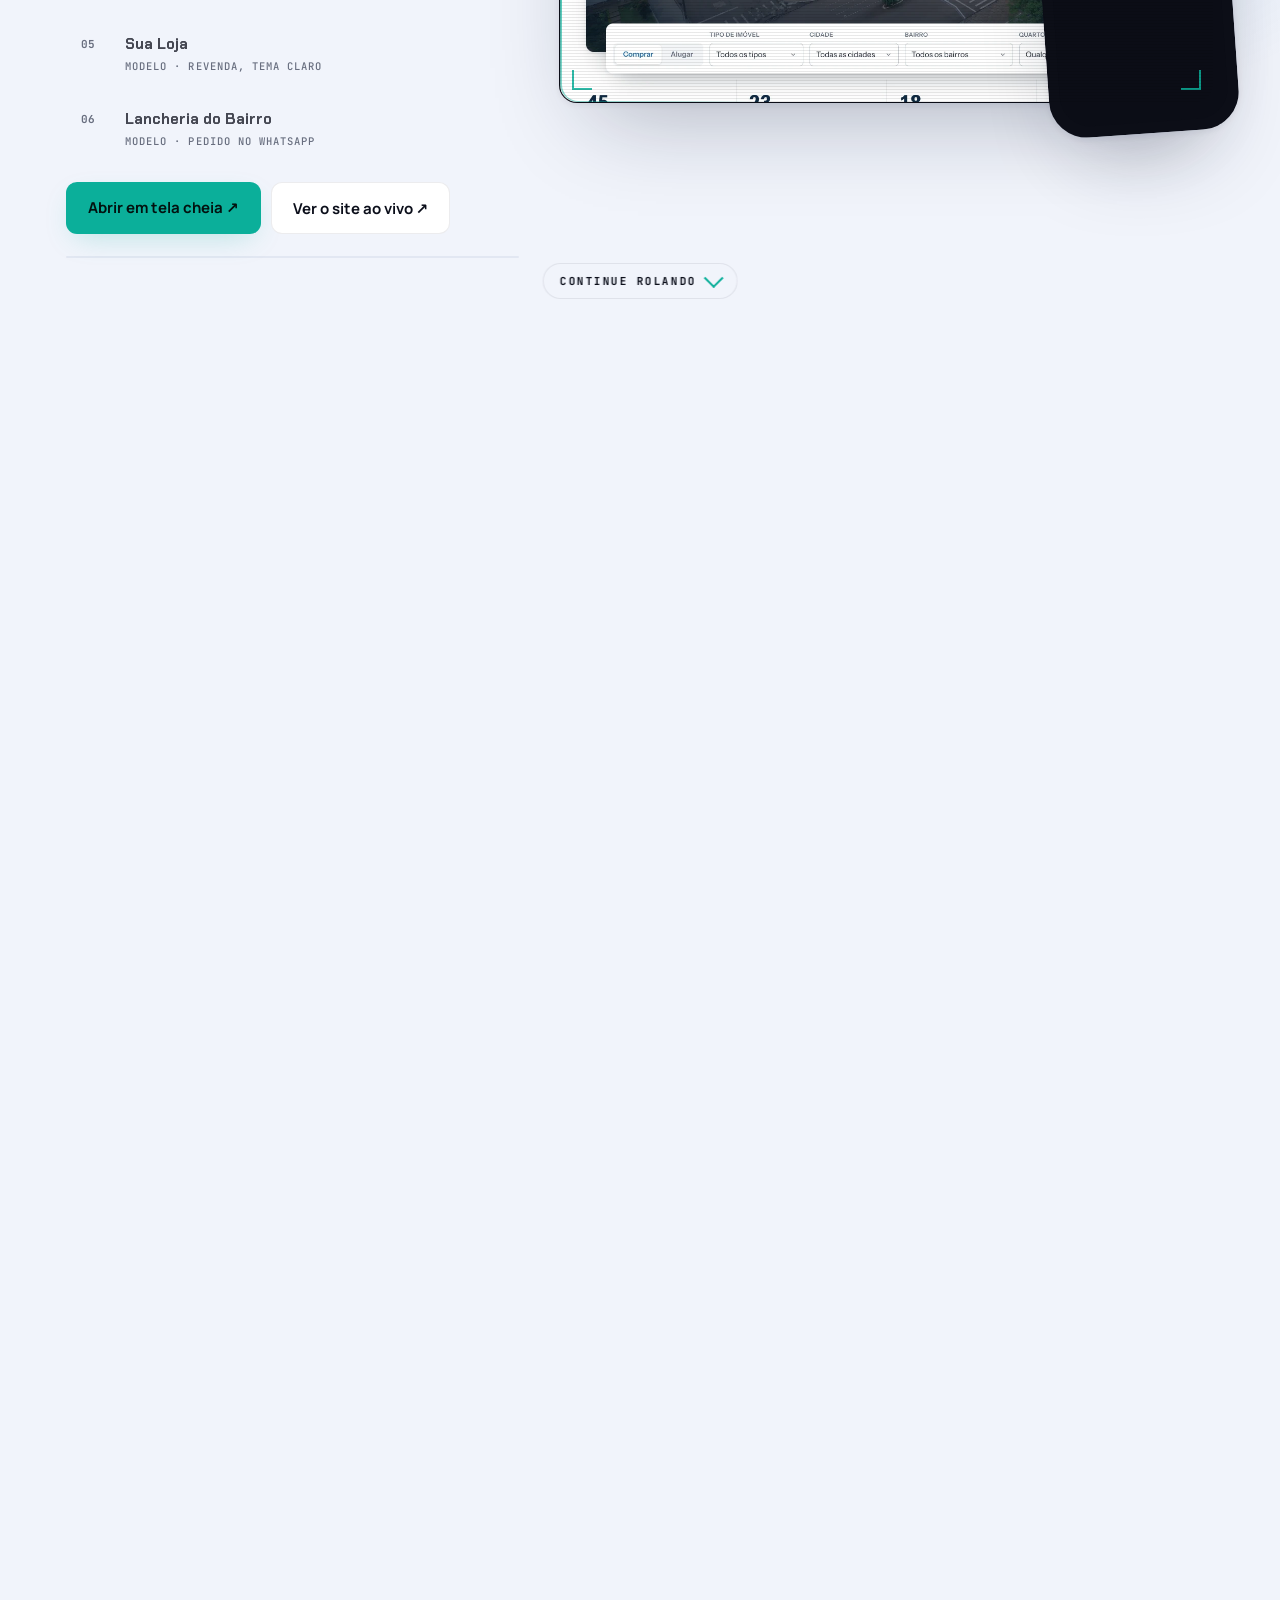
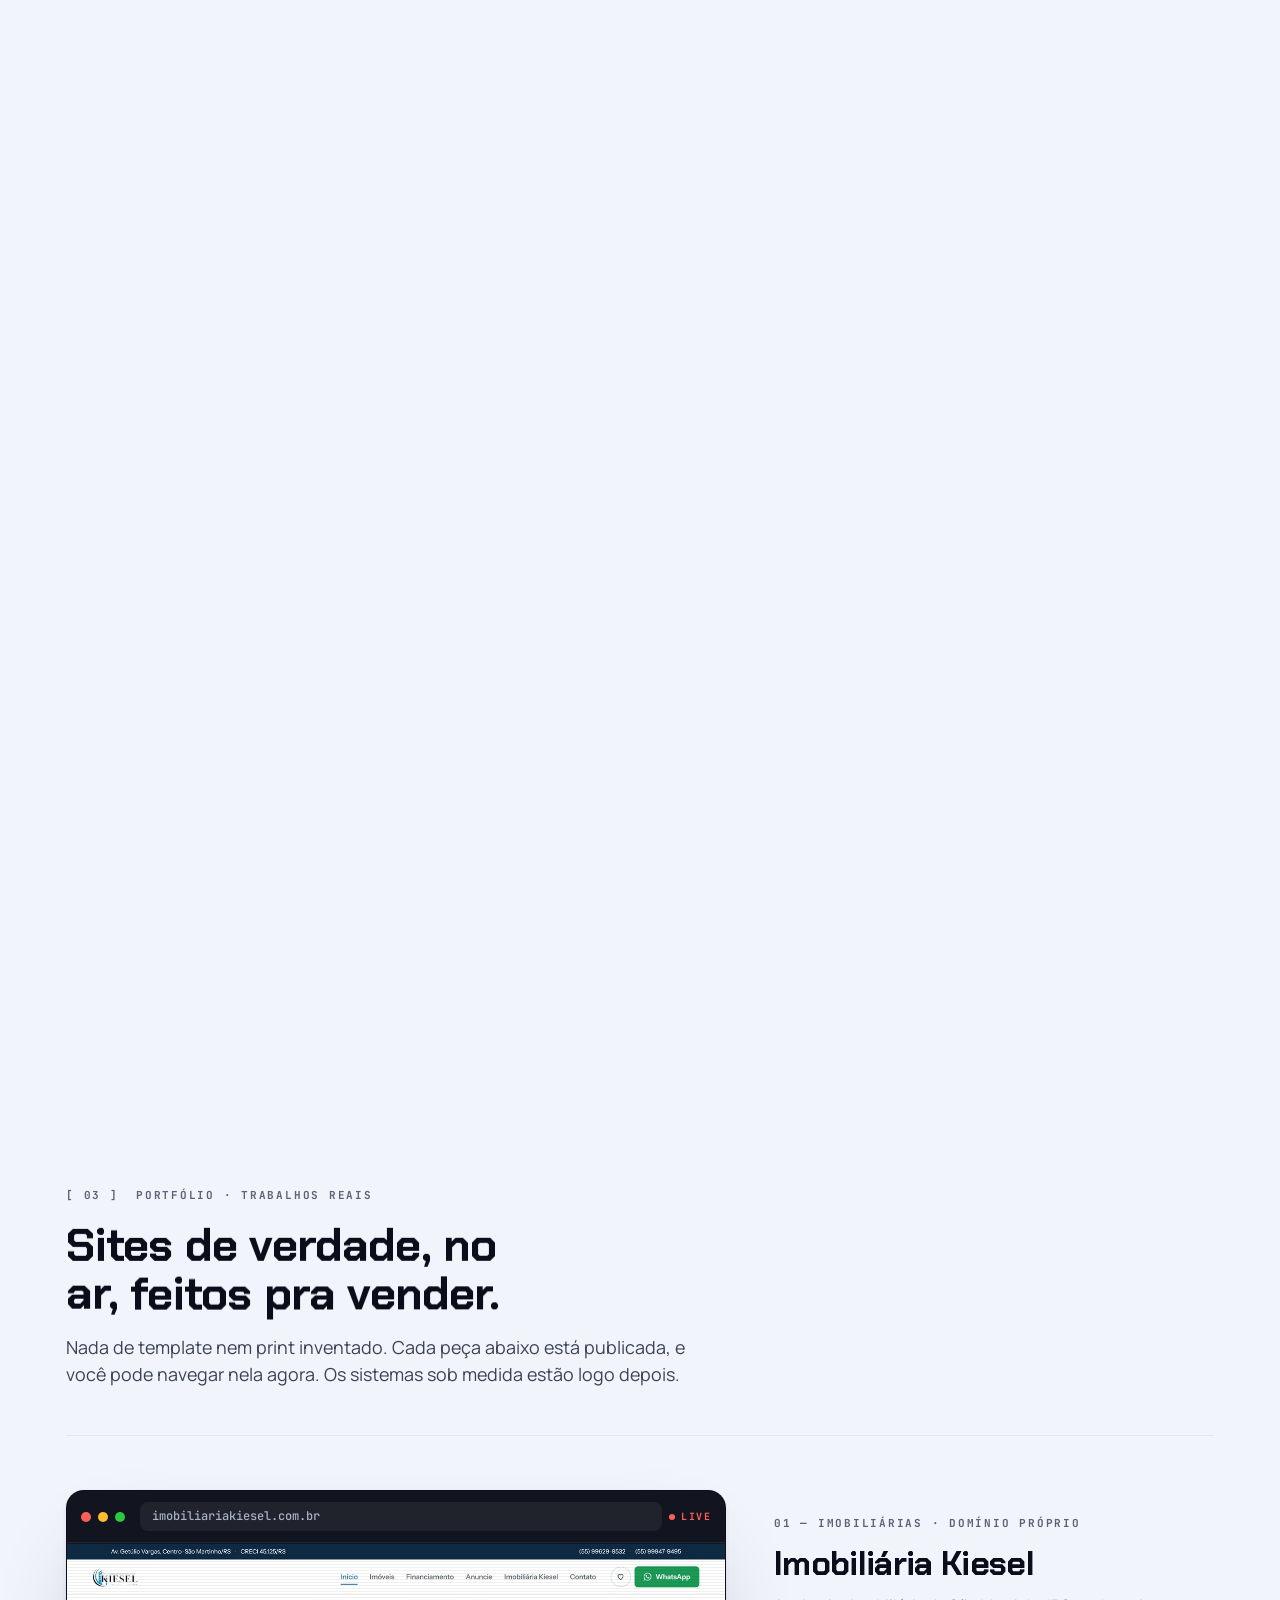
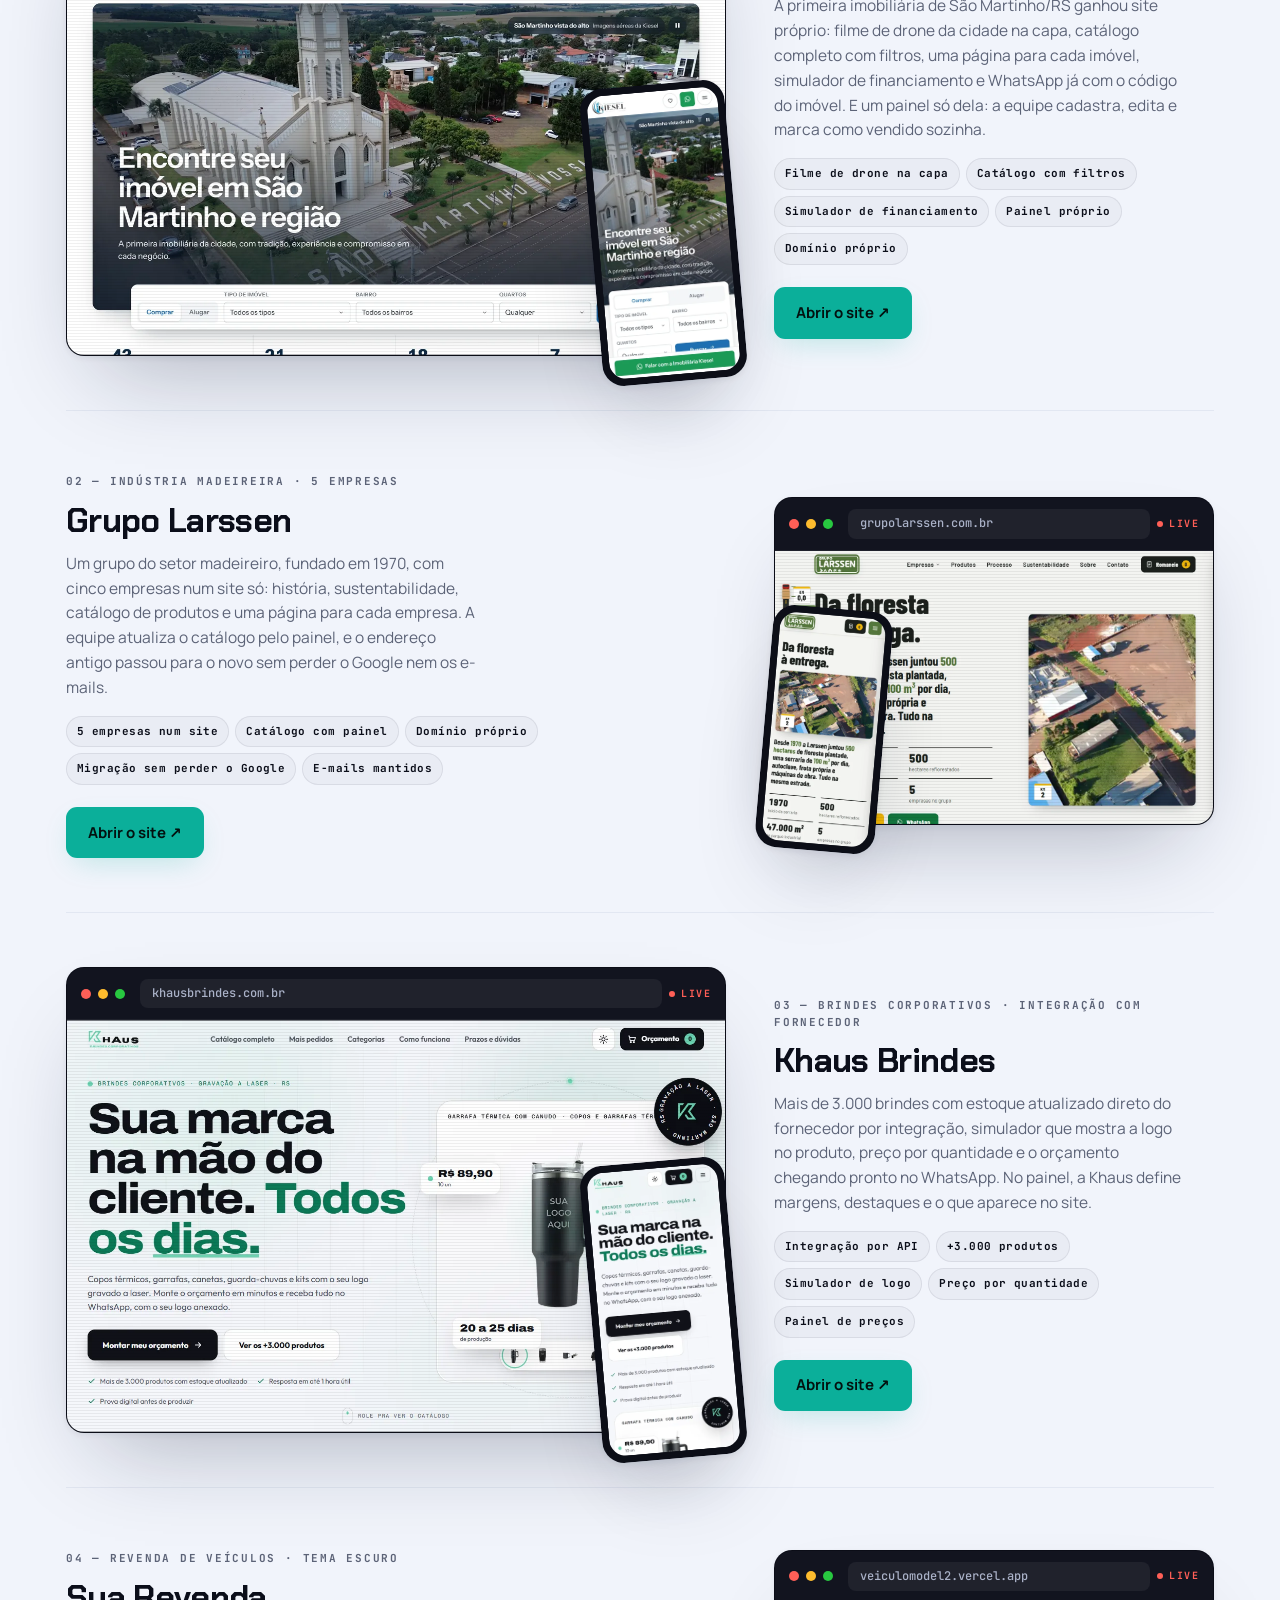
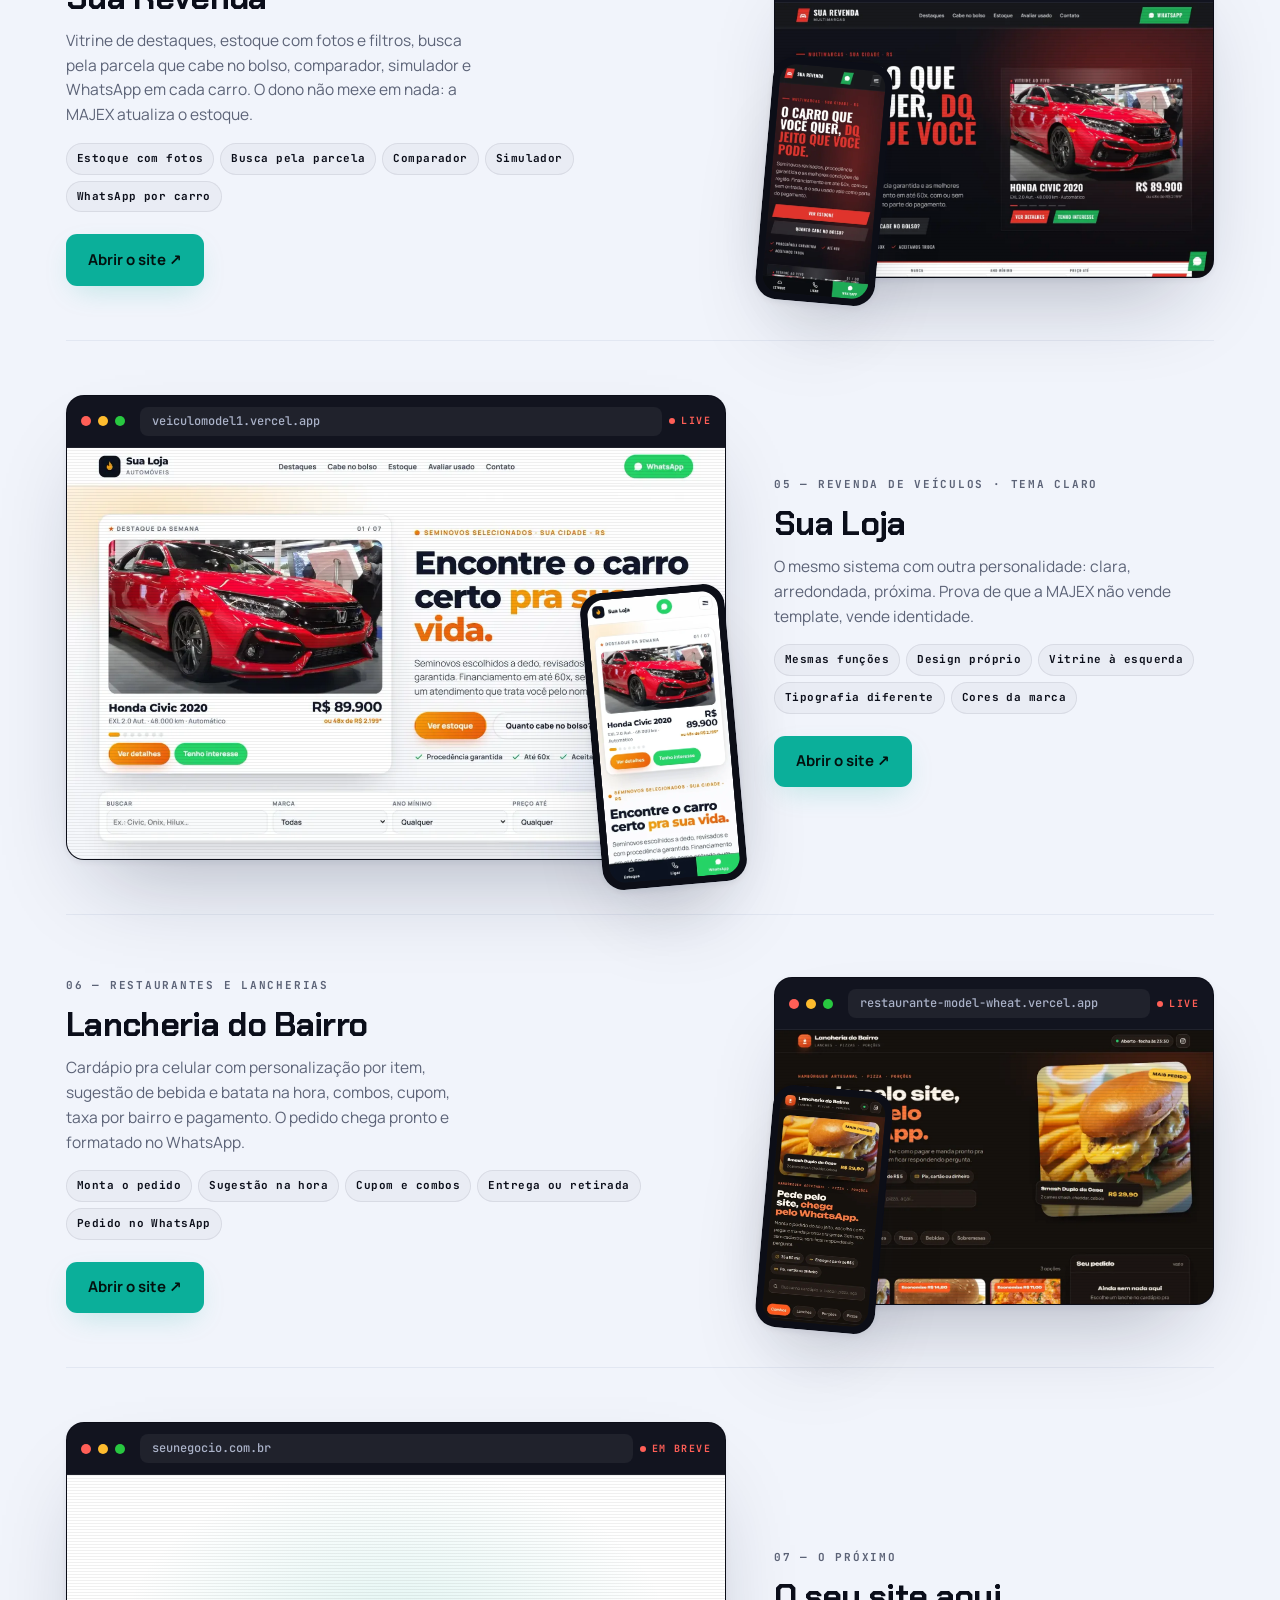
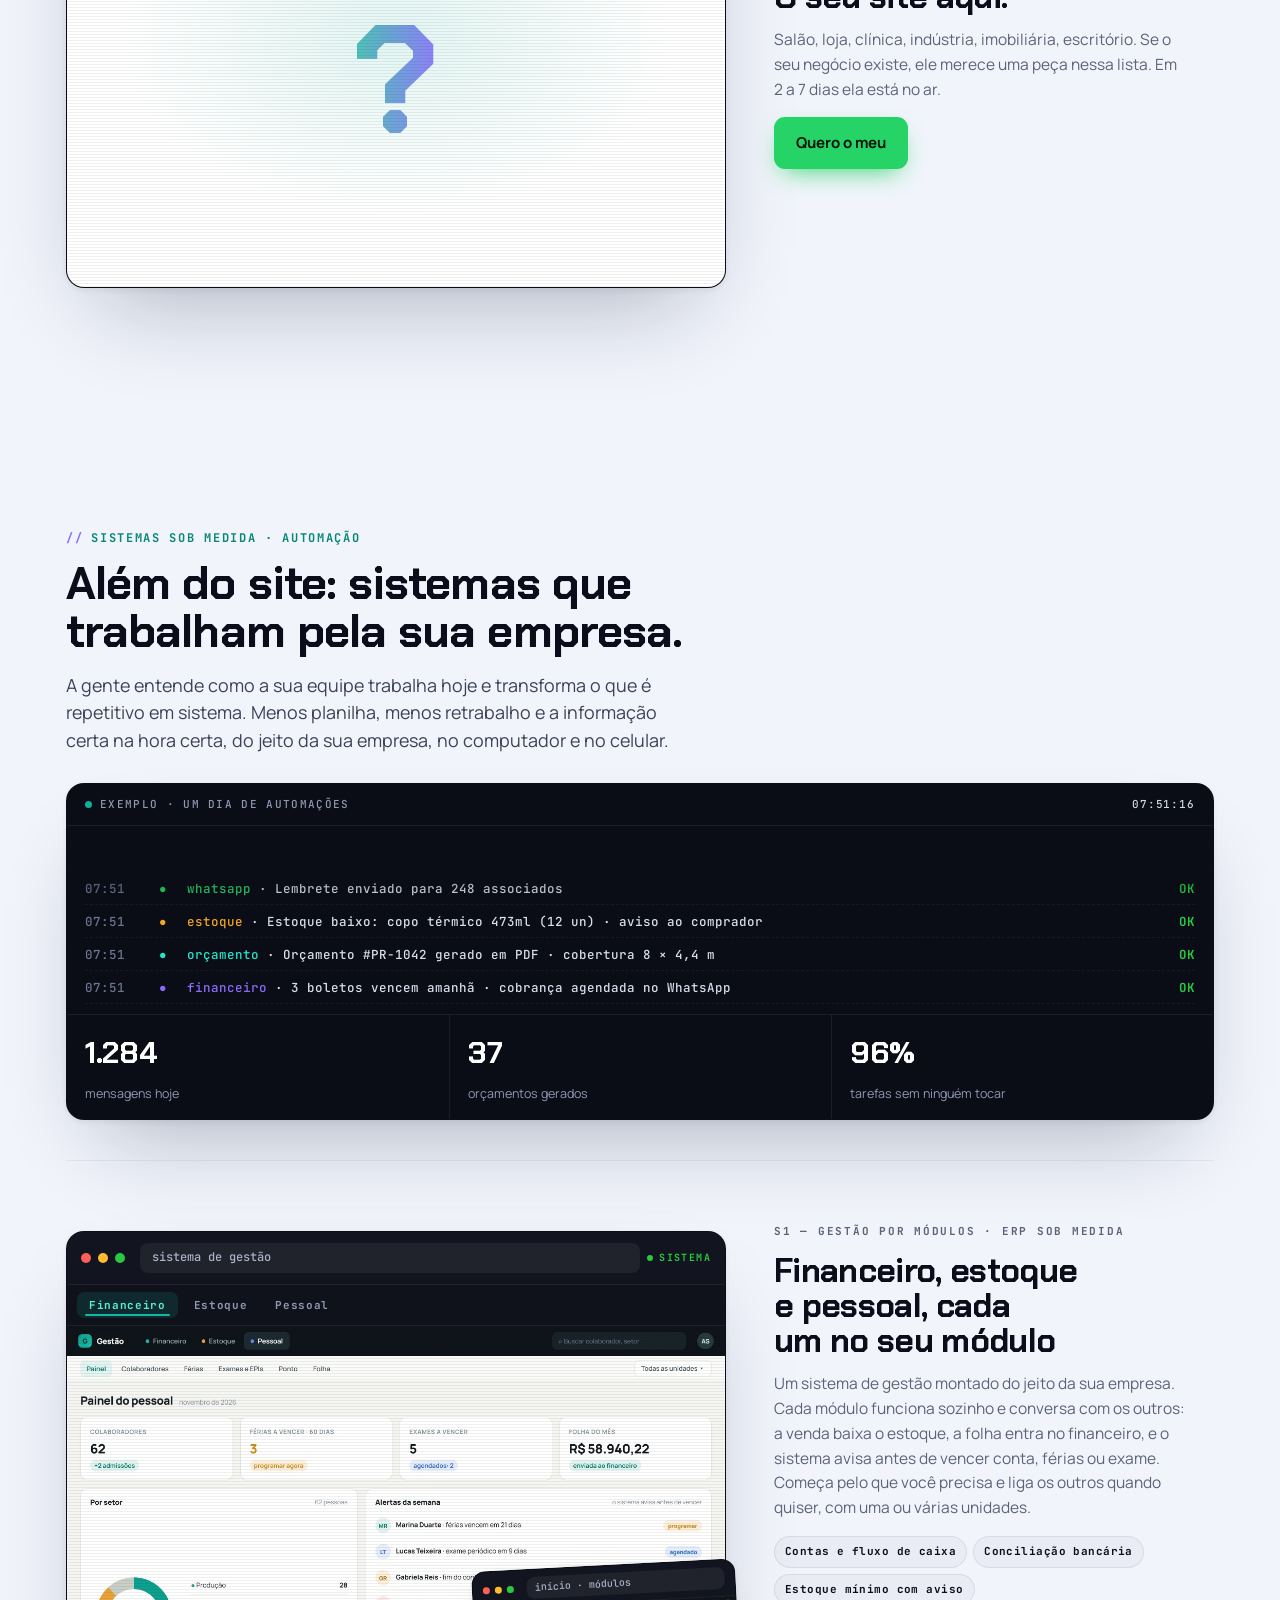
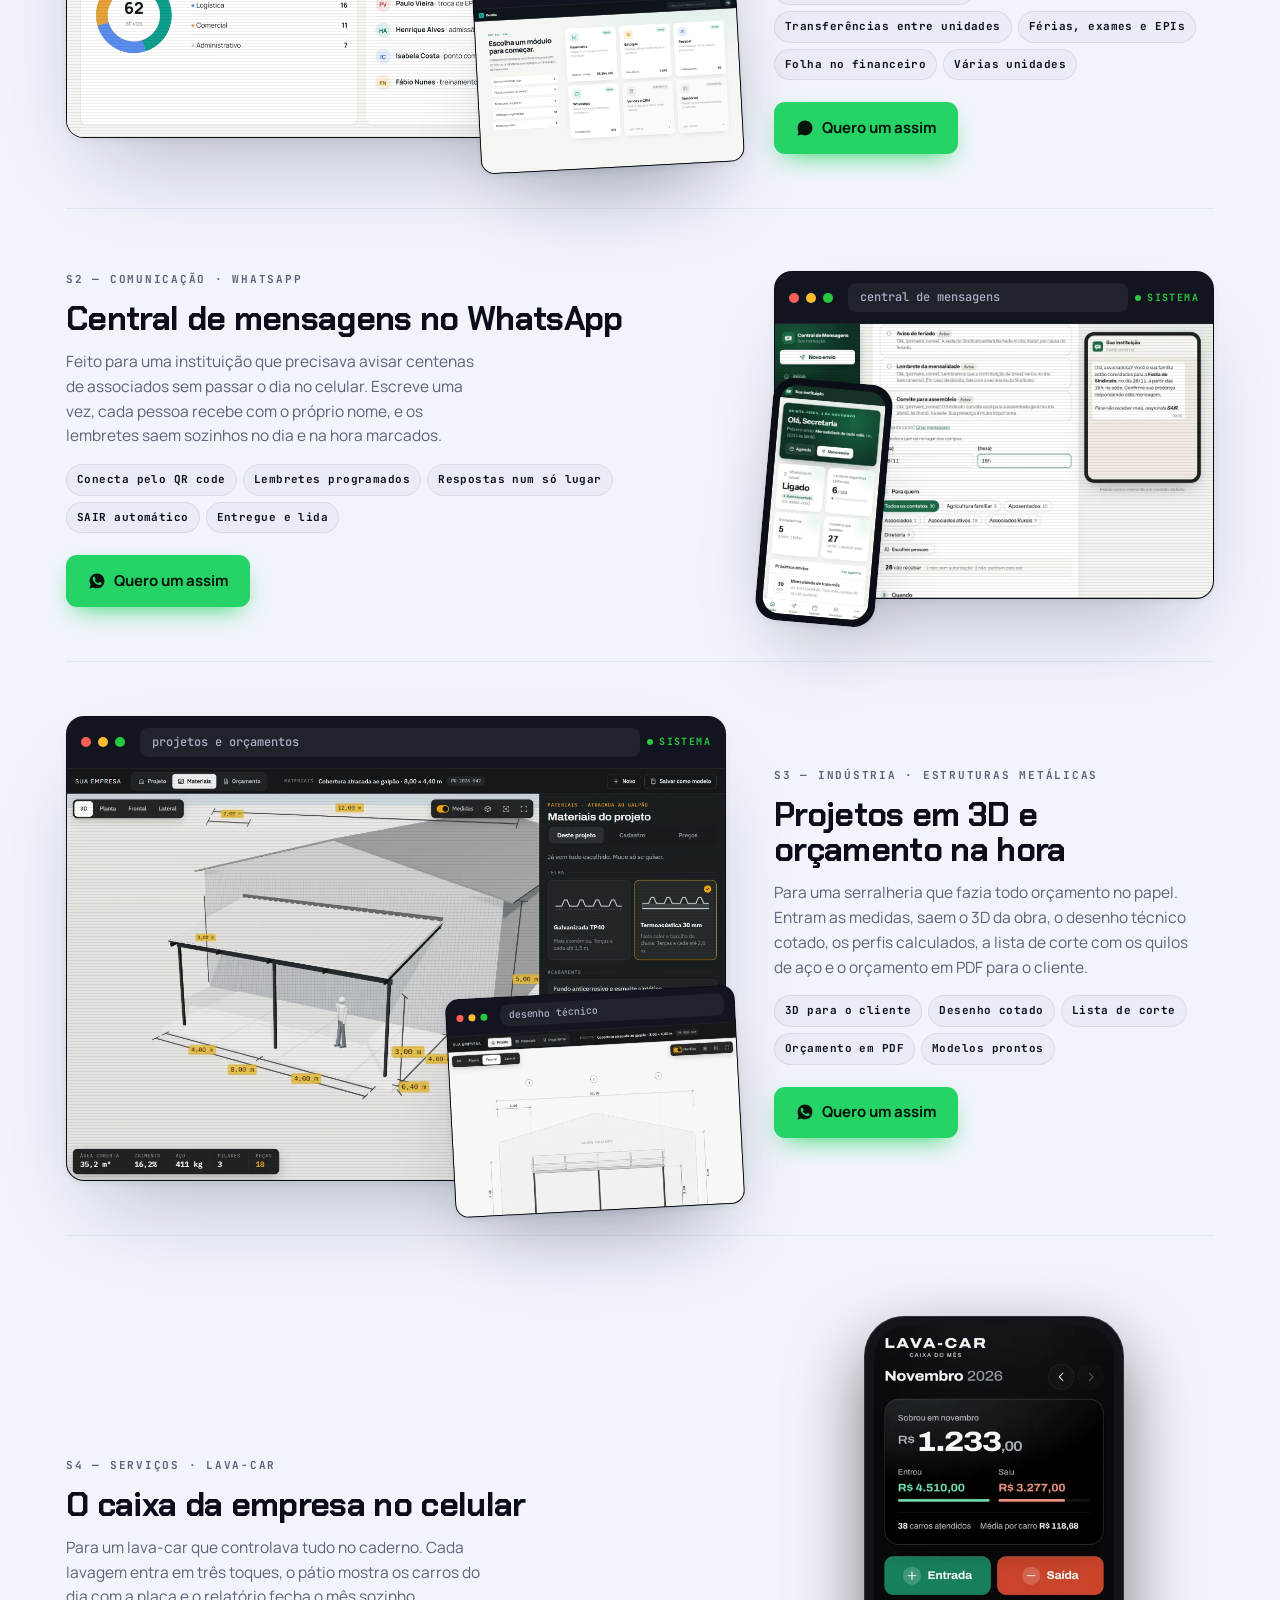
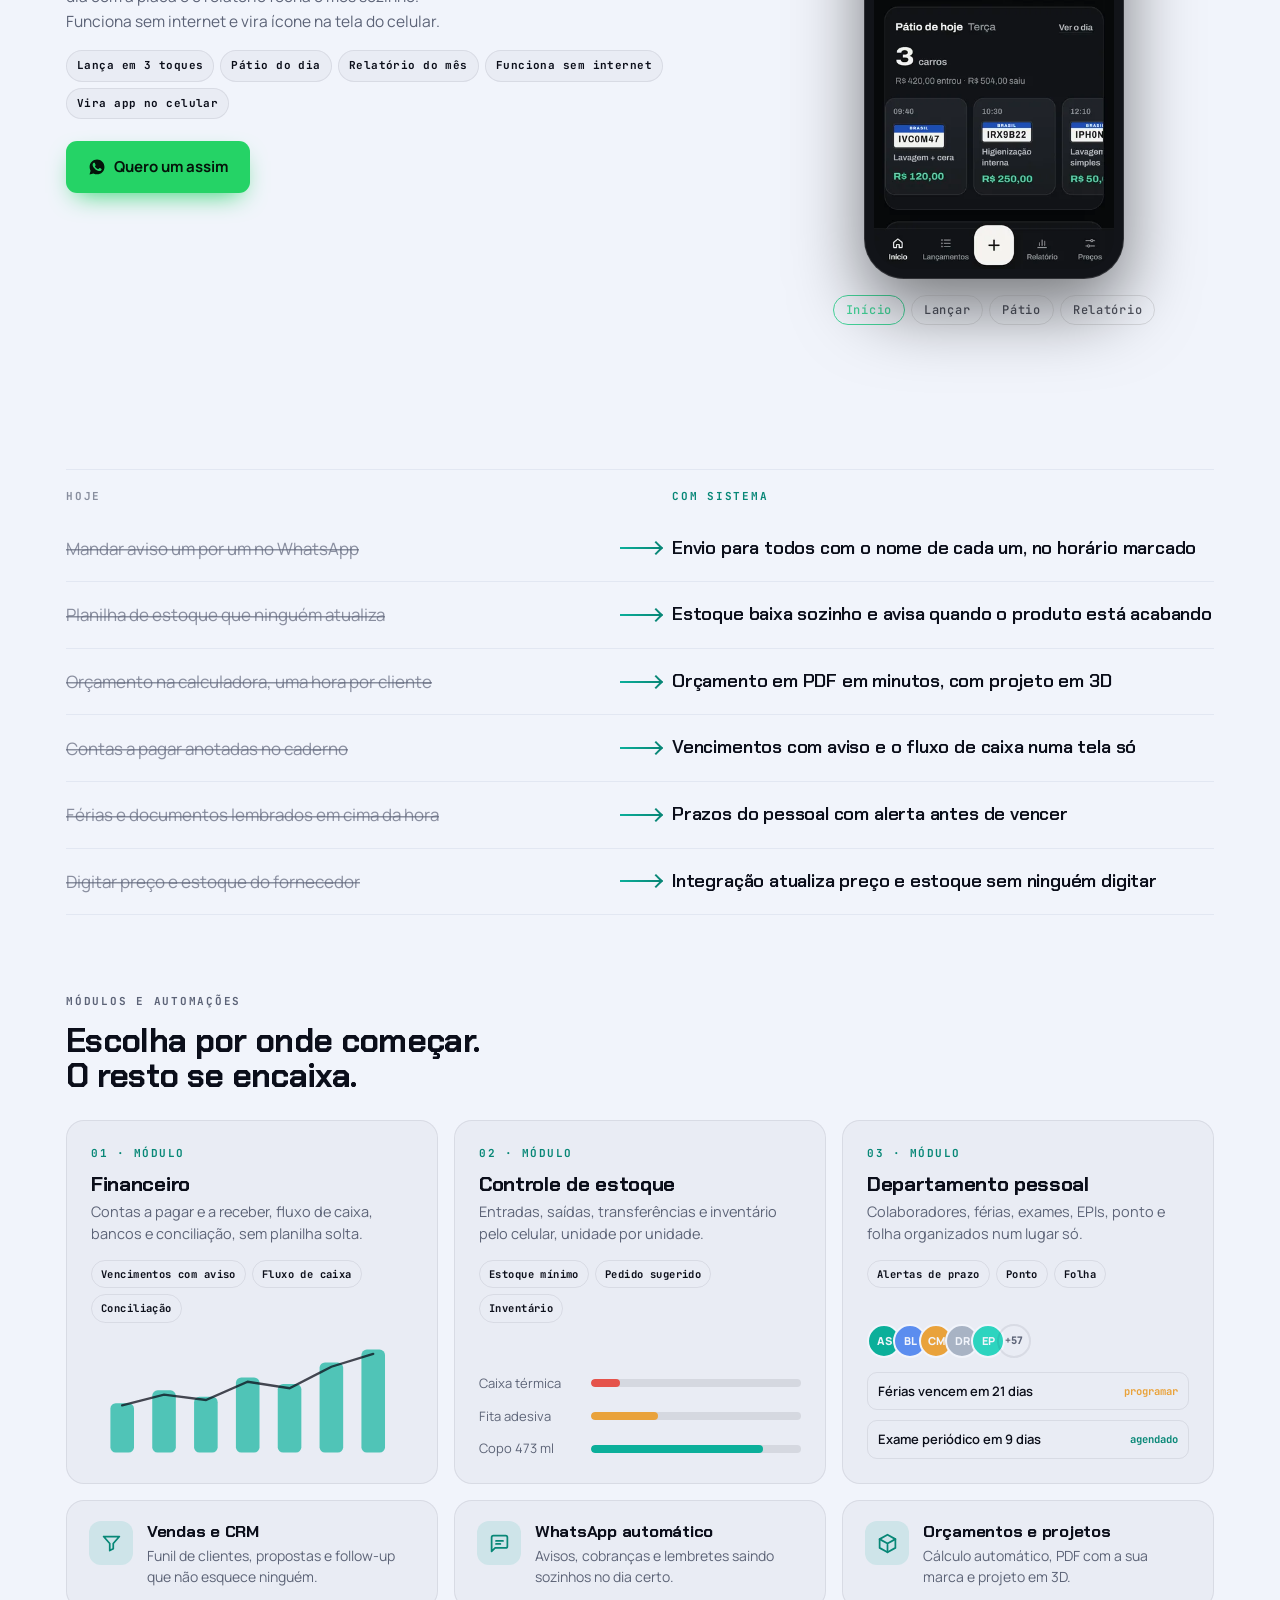
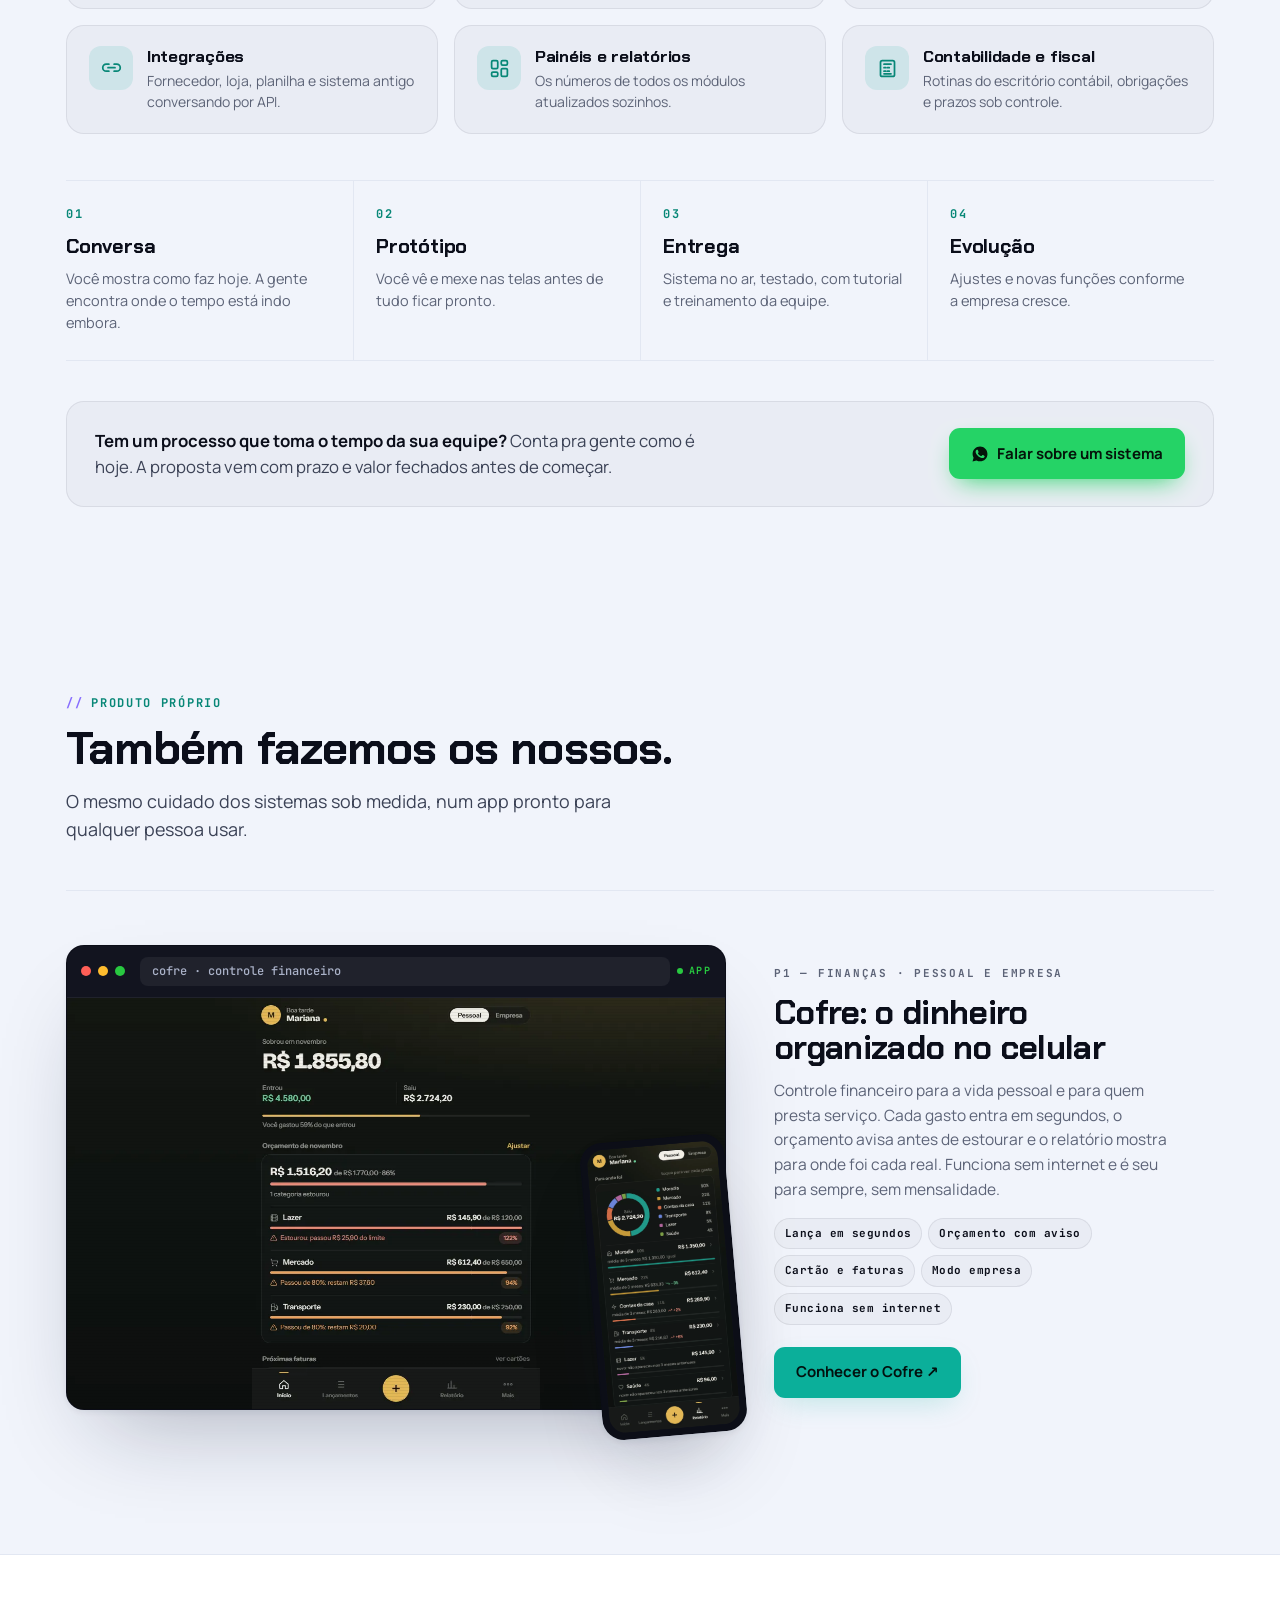
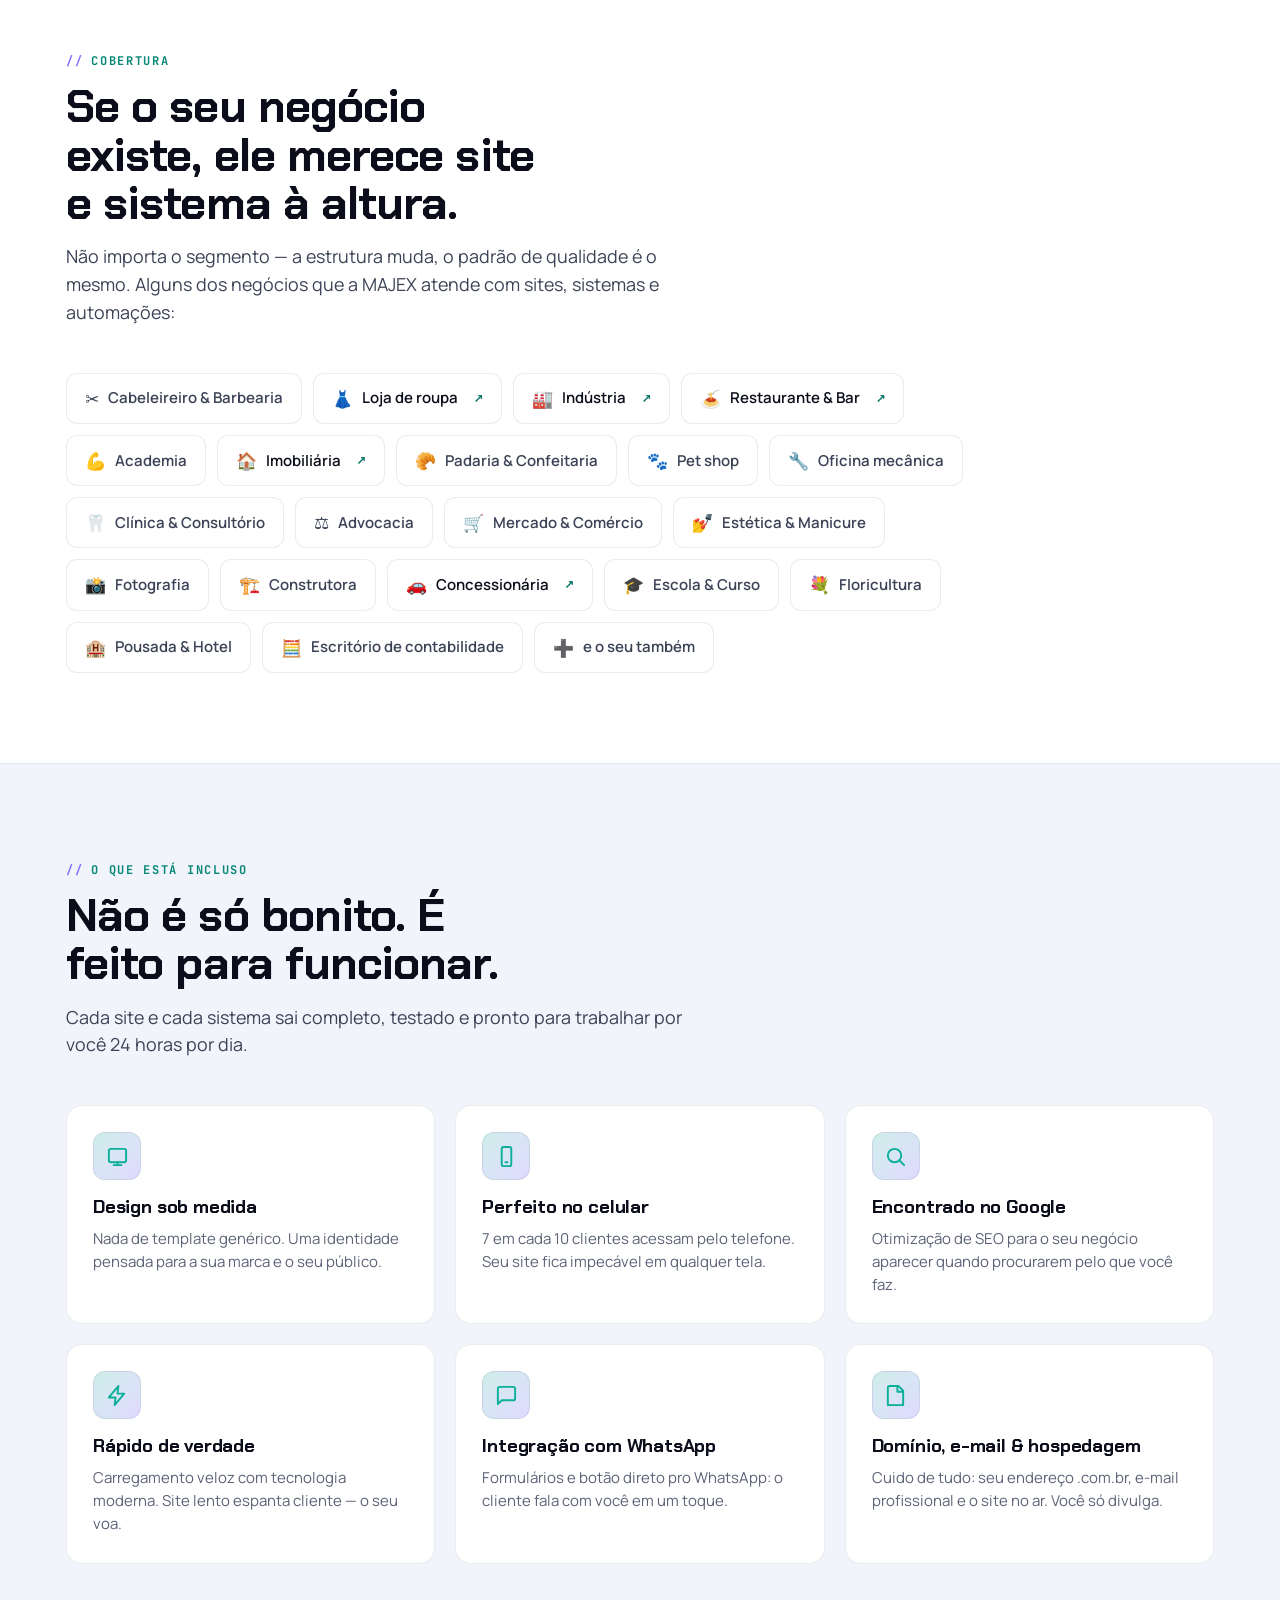
==== commit dac485c2: "Botão EN no site em português e troca de idioma nas duas versões Co-Authored-By: Claude Opus 5.5 <no" ====
--- a/index.html
+++ b/index.html
@@ -23,6 +23,9 @@
 <meta name="theme-color" content="#05070C">
 <link rel="preload" as="image" href="img/shot-1-1280.webp" imagesrcset="img/shot-1-640.webp 640w, img/shot-1-1280.webp 1280w" imagesizes="(max-width:760px) 92vw, 660px" fetchpriority="high">
 <link rel="canonical" href="https://www.majexsites.com.br/">
+<link rel="alternate" hreflang="pt-BR" href="https://www.majexsites.com.br/">
+<link rel="alternate" hreflang="en" href="https://www.majexsites.com.br/en/">
+<link rel="alternate" hreflang="x-default" href="https://www.majexsites.com.br/">
 <script type="application/ld+json">[{"@context":"https://schema.org","@type":"ProfessionalService","name":"MAJEX Digital Solutions","alternateName":"MAJEX Sites","description":"Criação de sites e sistemas sob medida para empresas: loja virtual, revenda de veículos, cardápio digital, imobiliária e prestadores de serviço.","url":"https://www.majexsites.com.br/","image":"https://www.majexsites.com.br/og.jpg","telephone":"+55 55 99624-1177","priceRange":"$","address":{"@type":"PostalAddress","addressLocality":"São Martinho","addressRegion":"RS","addressCountry":"BR"},"areaServed":["Santa Rosa","São Martinho","Horizontina","Três de Maio","Santo Cristo","Giruá","Tuparendi","Ijuí","Panambi","Cruz Alta","Noroeste do Rio Grande do Sul","Brasil"],"sameAs":["https://www.instagram.com/majexds/"],"knowsAbout":["criação de sites","landing page","sistemas sob medida","automação empresarial","automação de WhatsApp","controle de estoque","sistema financeiro","departamento pessoal","sistema para contabilidade","orçamento com projeto 3D","CRM","integração por API","site para revenda de veículos","cardápio digital","site para imobiliária","site para loja"],"makesOffer":[{"@type":"Offer","itemOffered":{"@type":"Service","name":"Criação de site para empresa"}},{"@type":"Offer","itemOffered":{"@type":"Service","name":"Atualização de estoque para revenda de veículos"}}],"hasOfferCatalog":{"@type":"OfferCatalog","name":"Sites, sistemas e automações","itemListElement":[{"@type":"Offer","itemOffered":{"@type":"Service","name":"Criação de sites","description":"Sites e landing pages sob medida, rápidos e otimizados para o Google, com WhatsApp integrado."}},{"@type":"Offer","itemOffered":{"@type":"Service","name":"Sistema de gestão sob medida","description":"Módulos de financeiro, controle de estoque e departamento pessoal integrados."}},{"@type":"Offer","itemOffered":{"@type":"Service","name":"Automação de WhatsApp","description":"Envio de avisos, lembretes e cobranças programados para muitos contatos."}},{"@type":"Offer","itemOffered":{"@type":"Service","name":"Sistema de orçamentos e projetos 3D","description":"Cálculo automático, desenho técnico, lista de materiais e orçamento em PDF."}},{"@type":"Offer","itemOffered":{"@type":"Service","name":"Integrações por API","description":"Conexão com fornecedores, planilhas, lojas e sistemas existentes."}}]}},{"@context":"https://schema.org","@type":"FAQPage","mainEntity":[{"@type":"Question","name":"Vocês fazem sistemas, além de sites?","acceptedAnswer":{"@type":"Answer","text":"Sim. A MAJEX desenvolve sistemas sob medida: WhatsApp automático, controle de estoque, financeiro, departamento pessoal, rotinas contábeis, orçamentos com projeto em 3D, painéis, CRM e integração com fornecedores. Tudo roda no navegador, no computador e no celular, sem instalar nada."}},{"@type":"Question","name":"Quanto custa um sistema sob medida?","acceptedAnswer":{"@type":"Answer","text":"Depende do tamanho do processo. A gente conversa, entende como a sua equipe trabalha hoje e manda uma proposta com prazo e valor fechados antes de começar. Sem surpresa no meio do caminho."}},{"@type":"Question","name":"E se eu já uso planilhas ou outro sistema?","acceptedAnswer":{"@type":"Answer","text":"Melhor ainda: aproveitamos o que já existe. Importamos as planilhas e, quando o sistema atual permite, fazemos a integração para os dados conversarem sem ninguém precisar digitar duas vezes."}},{"@type":"Question","name":"Quanto tempo leva para ficar pronto?","acceptedAnswer":{"@type":"Answer","text":"Na maioria dos casos, entre 2 e 7 dias. Depende do tamanho do site e da rapidez com que você me envia textos e fotos — mas eu te ajudo com isso também."}},{"@type":"Question","name":"Eu preciso entender de tecnologia?","acceptedAnswer":{"@type":"Answer","text":"Não. A MAJEX cuida de tudo: domínio, e-mail, hospedagem e publicação. Você só me conta sobre o seu negócio e aprova o que eu criar."}},{"@type":"Question","name":"Funciona bem no celular?","acceptedAnswer":{"@type":"Answer","text":"Sempre. Todo site é feito primeiro pensando no celular, porque é de lá que vem a maioria dos seus clientes. Fica perfeito em telefone, tablet e computador."}},{"@type":"Question","name":"Depois de pronto, dá para mudar coisas?","acceptedAnswer":{"@type":"Answer","text":"Claro. Fazemos ajustes até você aprovar, e depois ofereço suporte e pacotes de manutenção para atualizações, novas fotos, promoções e o que surgir."}},{"@type":"Question","name":"Como faço para começar?","acceptedAnswer":{"@type":"Answer","text":"É só chamar a MAJEX no WhatsApp. A gente conversa sobre o seu negócio, eu te passo um orçamento sem compromisso e, se fizer sentido, começamos."}}]}]</script>
 <title>Criação de sites e sistemas sob medida | MAJEX Digital Solutions</title>
 <link rel="icon" href="/favicon.ico" sizes="any">
@@ -69,6 +72,7 @@
 @font-face{font-family:'Space Grotesk';font-style:normal;font-weight:500;font-display:swap;src:url(/fonts/space-grotesk-500-latin.woff2) format('woff2');unicode-range:U+0000-00FF,U+0131,U+0152-0153,U+02BB-02BC,U+02C6,U+02DA,U+02DC,U+0304,U+0308,U+0329,U+2000-206F,U+20AC,U+2122,U+2191,U+2193,U+2212,U+2215,U+FEFF,U+FFFD;}
 @font-face{font-family:'Space Grotesk';font-style:normal;font-weight:600;font-display:swap;src:url(/fonts/space-grotesk-500-latin-ext.woff2) format('woff2');unicode-range:U+0100-02BA,U+02BD-02C5,U+02C7-02CC,U+02CE-02D7,U+02DD-02FF,U+0304,U+0308,U+0329,U+1D00-1DBF,U+1E00-1E9F,U+1EF2-1EFF,U+2020,U+20A0-20AB,U+20AD-20C4,U+2113,U+2C60-2C7F,U+A720-A7FF;}
 @font-face{font-family:'Space Grotesk';font-style:normal;font-weight:600;font-display:swap;src:url(/fonts/space-grotesk-500-latin.woff2) format('woff2');unicode-range:U+0000-00FF,U+0131,U+0152-0153,U+02BB-02BC,U+02C6,U+02DA,U+02DC,U+0304,U+0308,U+0329,U+2000-206F,U+20AC,U+2122,U+2191,U+2193,U+2212,U+2215,U+FEFF,U+FFFD;}
+.lang-btn{font:600 13px/1 "JetBrains Mono",monospace;letter-spacing:.04em;text-decoration:none}@media (max-width:600px){.nav .lang-btn{display:none!important}}
 </style>
 
 <style>
@@ -1089,6 +1093,7 @@
       <a href="#faq">Dúvidas</a>
     </nav>
     <div class="nav-right">
+      <a class="icon-btn lang-btn" href="/en/" hreflang="en" lang="en" aria-label="View in English" title="English">EN</a>
       <button class="icon-btn" id="theme" aria-label="Alternar tema" title="Tema claro/escuro">
         <svg class="moon" viewBox="0 0 24 24" fill="none" stroke="currentColor" stroke-width="2" stroke-linecap="round" stroke-linejoin="round"><path d="M21 12.79A9 9 0 1 1 11.21 3 7 7 0 0 0 21 12.79z"/></svg>
         <svg class="sun" viewBox="0 0 24 24" fill="none" stroke="currentColor" stroke-width="2" stroke-linecap="round" stroke-linejoin="round"><circle cx="12" cy="12" r="4"/><path d="M12 2v2M12 20v2M4.9 4.9l1.4 1.4M17.7 17.7l1.4 1.4M2 12h2M20 12h2M4.9 19.1l1.4-1.4M17.7 6.3l1.4-1.4"/></svg>
